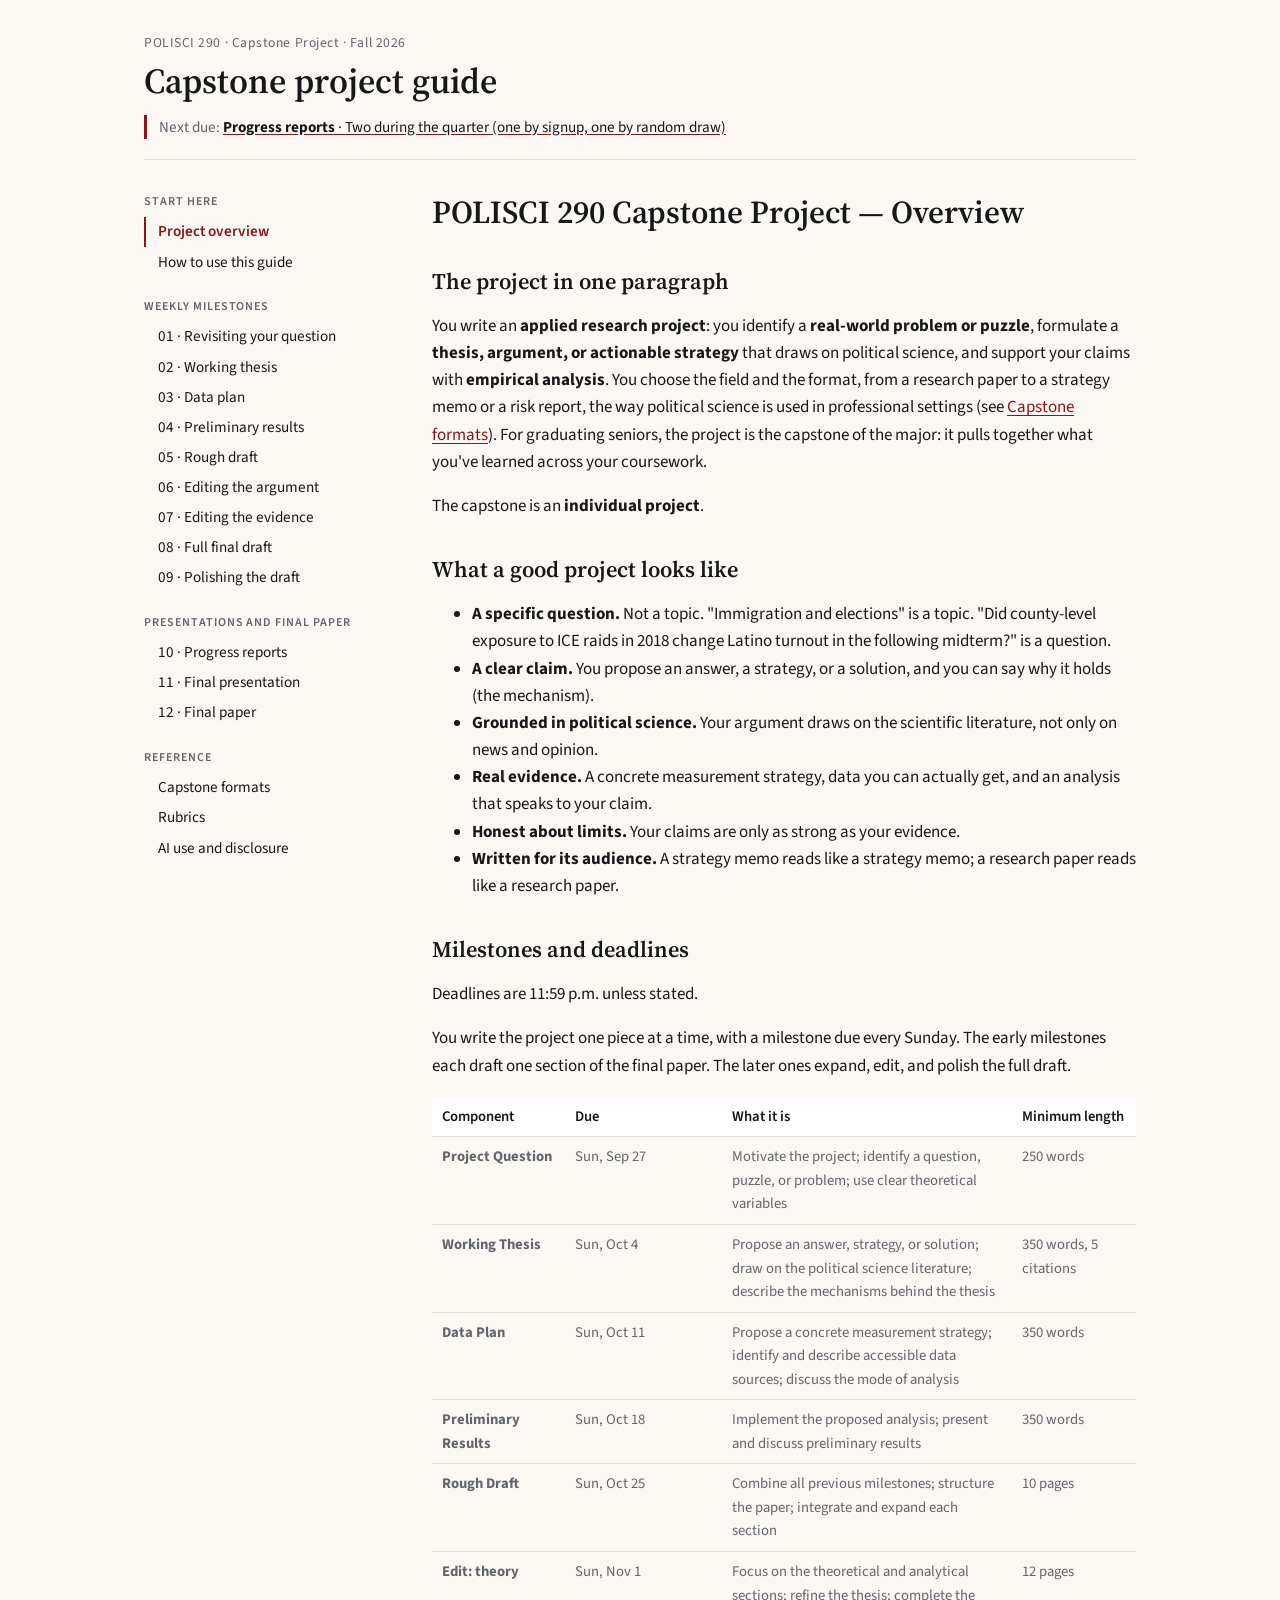
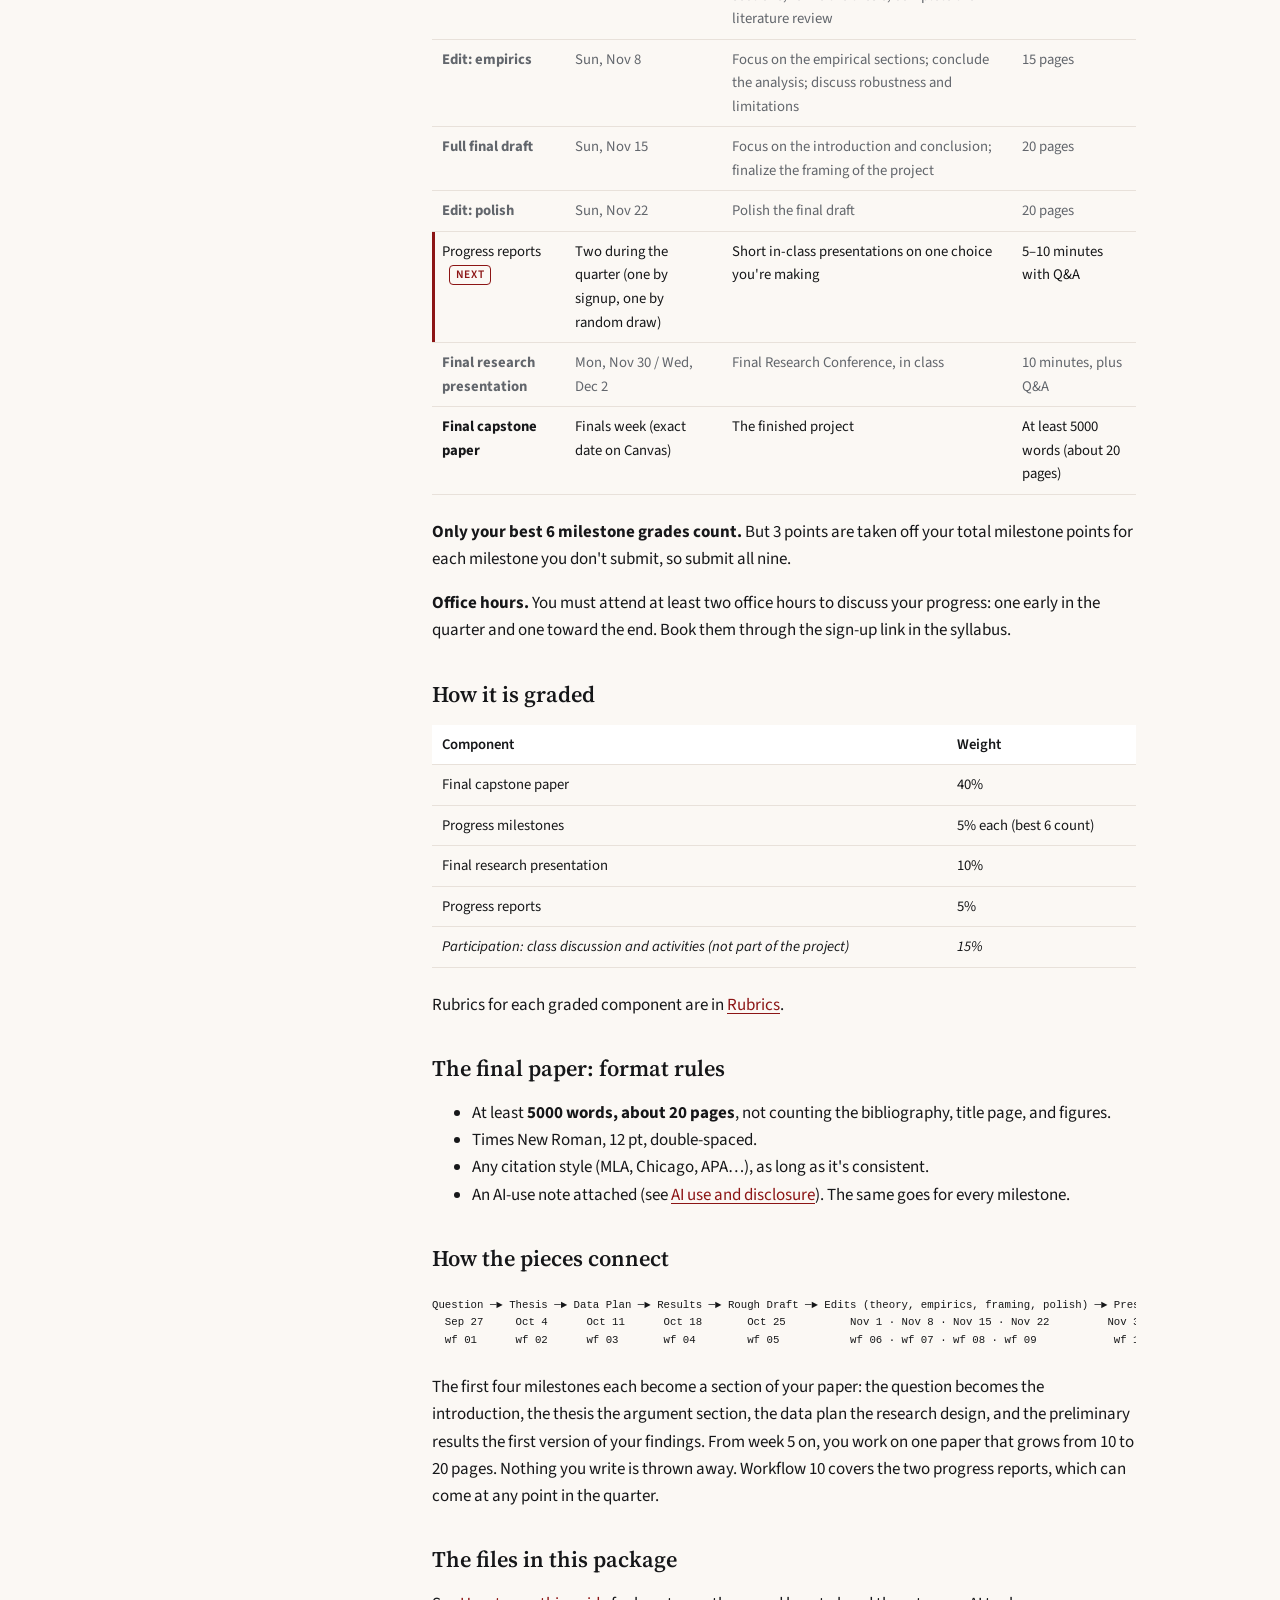
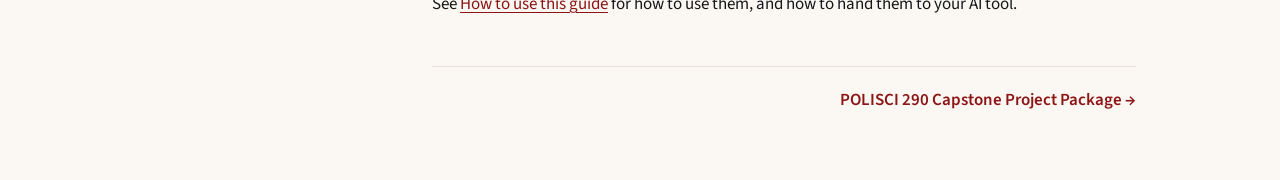
==== index.html @ eb2e52e8 "Add MIT license and GitHub Pages site; progress reports graded on completion Co-Authored-By: Claude " ====
<!doctype html>
<html lang="en">
<head>
<meta charset="utf-8">
<meta name="viewport" content="width=device-width, initial-scale=1, viewport-fit=cover">
<title>POLISCI 290 Capstone Guide</title>
<link rel="stylesheet" href="https://fonts.googleapis.com/css2?family=Source+Sans+3:ital,wght@0,400;0,600;0,700;1,400;1,600&amp;family=Source+Serif+4:ital,wght@0,400;0,600;0,700;1,400&amp;display=swap">
<style>
/* tokens (spec §2) */
:root { --bg:#fbf8f4; --surface:#ffffff; --fg:#161719; --muted:#62666c; --line:#e8e1da; --accent:#8c1515; --accent-soft:#f3e6e6; color-scheme:light;
  --font-heading:"Source Serif 4", Georgia, serif;
  --font-body:"Source Sans 3", system-ui, -apple-system, "Segoe UI", sans-serif;
  --font-mono:ui-monospace, "SF Mono", Menlo, Consolas, monospace; }
@media (prefers-color-scheme: dark) { :root:not([data-theme="light"]) { --bg:#16181b; --surface:#1f2226; --fg:#e6e8eb; --muted:#9aa3ad; --line:#30353b; --accent:#e0858a; --accent-soft:#3a2324; color-scheme:dark; } }
:root[data-theme="dark"] { --bg:#16181b; --surface:#1f2226; --fg:#e6e8eb; --muted:#9aa3ad; --line:#30353b; --accent:#e0858a; --accent-soft:#3a2324; color-scheme:dark; }

/* base */
* { box-sizing:border-box; }
[hidden] { display:none !important; }
body { margin:0; background:var(--bg); color:var(--fg); font:17px/1.6 var(--font-body); padding-inline:16px; -webkit-text-size-adjust:100%; }
h1, h2, h3 { line-height:1.25; text-wrap:balance; }
h1, h2 { font-family:var(--font-heading); font-weight:600; }
h1 { font-size:2rem; margin:0 0 .35rem; }
h2 { font-size:1.4rem; margin:2.25rem 0 .75rem; }
h3 { font-family:var(--font-body); font-weight:600; font-size:1.08rem; margin:1.75rem 0 .5rem; }
a { color:var(--accent); text-underline-offset:.15em; }
:focus-visible { outline:2px solid var(--accent); outline-offset:2px; }
code, pre { font-family:var(--font-mono); font-size:.86em; }
blockquote { margin:1rem 0; padding-left:1rem; border-left:3px solid var(--line); color:var(--muted); }
hr { border:0; border-top:1px solid var(--line); margin:2.5rem 0 1rem; }
hr + p { color:var(--muted); font-size:.9rem; }
#live { position:absolute; width:1px; height:1px; overflow:hidden; clip:rect(0 0 0 0); white-space:nowrap; }

/* layout */
.layout { display:grid; grid-template-columns:15rem minmax(0, 44rem); column-gap:3rem; justify-content:center; padding-block:2rem 4rem; }
main { min-width:0; }
.toc { display:none; }

/* site (header), draft-notice, next-due */
.site { grid-column:1 / -1; border-bottom:1px solid var(--line); padding-bottom:1.25rem; margin-bottom:2rem; }
.site > p:first-child { margin:0; color:var(--muted); font-size:.85rem; letter-spacing:.04em; }
.site h1 { margin:.3rem 0 0; font-size:2.2rem; }
.draft-notice, .next-due { margin:.75rem 0 0; padding-left:.75rem; border-left:3px solid var(--accent); font-size:.95rem; }
.next-due a { color:var(--fg); text-decoration-color:var(--accent); }
.next-due span { color:var(--muted); }

/* nav-group (sidebar and toc) */
.layout > nav { position:sticky; top:calc(env(safe-area-inset-top, 0px) + 1rem); align-self:start; max-height:calc(100vh - 2rem); overflow-y:auto; }
nav ul { list-style:none; margin:0 0 1.25rem; padding:0; }
nav li a { display:block; padding:.3rem 0 .3rem .75rem; border-left:2px solid transparent; color:var(--fg); text-decoration:none; font-size:.95rem; line-height:1.35; }
nav li a:hover { color:var(--accent); }
nav li a[aria-current="page"] { color:var(--accent); border-left-color:var(--accent); font-weight:600; }
.nav-group { margin:0 0 .35rem; font-size:.75rem; font-weight:600; letter-spacing:.08em; text-transform:uppercase; color:var(--muted); }
nav .page-tools { border-top:1px solid var(--line); padding-top:1rem; }

/* page */
.page + .page { border-top:1px solid var(--line); margin-top:3rem; padding-top:2rem; }
.js .page { display:none; }
.js .page.current { display:block; border-top:0; margin-top:0; padding-top:0; }

/* page-tools, btn */
.page-tools { display:flex; flex-wrap:wrap; align-items:baseline; gap:.25rem .75rem; margin:.25rem 0 1.5rem; font-size:.9rem; color:var(--muted); }
.btn { font:inherit; color:var(--accent); background:none; border:0; padding:0; cursor:pointer; text-decoration:underline; text-underline-offset:.15em; }
.note:empty { display:none; }

/* step, tag */
.step { margin:.9rem 0; padding-left:.75rem; border-left:2px solid transparent; }
.step-decide { border-left-color:var(--accent); }
.tag { display:inline-block; margin-right:.45rem; padding:.2em .5em; border:1px solid var(--fg); border-radius:4px; font:600 .72rem/1.2 var(--font-body); letter-spacing:.06em; text-transform:uppercase; white-space:nowrap; vertical-align:.12em; }
.tag[data-tag="ai"] { background:var(--fg); color:var(--bg); }
.tag[data-tag="decide"], .tag[data-tag="next"] { border-color:var(--accent); color:var(--accent); }
.legend { margin:-.25rem 0 1rem; color:var(--muted); font-size:.85rem; }
.legend a { text-decoration:none; }
.legend .tag { margin-right:0; }
.legend .tag[data-tag="you"] { color:var(--fg); }

/* prompt, prompt-head, fill */
.prompt { margin:.75rem 0 1rem; background:var(--surface); border:1px solid var(--line); border-radius:6px; }
.prompt-head { display:flex; flex-wrap:wrap; align-items:center; justify-content:space-between; gap:.5rem; padding:.35rem .5rem .35rem .9rem; border-bottom:1px solid var(--line); font-size:.8rem; color:var(--muted); }
.prompt-head .note { flex:1 1 100%; order:3; color:var(--fg); }
.prompt-head .btn { color:var(--fg); text-decoration:none; background:var(--bg); border:1px solid var(--line); border-radius:6px; padding:.3rem .7rem; font-size:.85rem; }
.prompt pre { margin:0; padding:.85rem .9rem 1rem; white-space:pre-wrap; overflow-wrap:anywhere; font-size:.84rem; line-height:1.55; }
mark.fill { background:var(--accent-soft); color:inherit; border-radius:2px; padding:0 .1em; }

/* diagram */
.diagram { overflow-x:auto; margin:1rem 0; padding:.5rem 0; font-size:.78rem; line-height:1.4; }

/* task-list */
.task-list { list-style:none; padding-left:0; }
.task-list li { margin:.3rem 0; }
.task-list label { display:flex; align-items:flex-start; gap:.65rem; padding:.2rem 0; cursor:pointer; }
.task-list input { -webkit-appearance:none; appearance:none; flex:none; display:grid; place-content:center; width:18px; height:18px; margin:.22em 0 0; border:1.5px solid var(--fg); border-radius:3px; background:var(--bg); cursor:pointer; }
.task-list input::before { content:""; width:5px; height:10px; border:solid var(--accent); border-width:0 2.5px 2.5px 0; transform:translateY(-1px) rotate(45deg); opacity:0; }
.task-list input:checked::before { opacity:1; }
.task-list + .page-tools { margin-top:-.25rem; }

/* table-wrap, stack, is-next, is-past */
.table-wrap { overflow-x:auto; margin:1rem 0 1.5rem; }
table { border-collapse:collapse; width:100%; font-size:.92rem; font-variant-numeric:tabular-nums; }
th, td { padding:.5rem .65rem; text-align:left; vertical-align:top; border-bottom:1px solid var(--line); }
thead th { background:var(--surface); font-weight:600; }
tr.is-past td { color:var(--muted); }
tr.is-next td:first-child { box-shadow:inset 3px 0 0 var(--accent); }
tr .tag[data-tag="next"] { margin:0 0 0 .4rem; }

/* pager */
.pager { display:flex; justify-content:space-between; gap:1rem; margin-top:3rem; padding-top:1.25rem; border-top:1px solid var(--line); }
.pager a { font-weight:600; text-decoration:none; }
.pager #next { margin-left:auto; text-align:right; }

/* phone */
@media (max-width: 899px) {
  body { font-size:16px; }
  .layout { grid-template-columns:minmax(0, 1fr); padding-block:1.25rem 3rem; }
  .layout > nav { display:none; }
  .site { margin-bottom:0; }
  .site h1 { font-size:1.8rem; }
  .toc { display:block; border-bottom:1px solid var(--line); margin-bottom:1.75rem; }
  .toc summary { display:flex; align-items:center; gap:.5rem; min-height:44px; font-weight:600; cursor:pointer; list-style:none; }
  .toc summary::-webkit-details-marker { display:none; }
  .toc summary::before { content:""; width:.45rem; height:.45rem; border:solid var(--fg); border-width:0 2px 2px 0; transform:rotate(-45deg); }
  .toc[open] summary::before { transform:rotate(45deg); }
  .toc nav { padding-bottom:.5rem; }
  nav li a { padding-block:.65rem; }
  .btn { min-height:44px; }
  .page-tools { margin-block:0 1rem; }
}
@media (max-width: 639px) {
  .stack, .stack tbody, .stack tr, .stack td, .stack th { display:block; width:100%; }
  .stack thead { position:absolute; width:1px; height:1px; overflow:hidden; clip:rect(0 0 0 0); }
  .stack colgroup { display:none; }
  .stack tr { padding:.75rem 0; border-bottom:1px solid var(--line); }
  .stack td { border:0; padding:.1rem 0; }
  .stack td:first-child { font-weight:600; padding-bottom:.3rem; }
  .stack td:not(:first-child)::before { content:attr(data-label) ": "; color:var(--muted); font-weight:600; }
  .stack td[data-label=""]::before { content:none; }
  .stack tr.is-next { box-shadow:inset 3px 0 0 var(--accent); padding-left:.75rem; }
  .stack tr.is-next td:first-child { box-shadow:none; }
  .pager { flex-direction:column; gap:0; }
  .pager a { display:flex; align-items:center; min-height:44px; }
  .pager #next { margin-left:0; text-align:left; }
}

/* print */
@media print {
  :root, :root:not([data-theme="light"]), :root[data-theme="dark"] { --bg:#fbf8f4; --surface:#ffffff; --fg:#161719; --muted:#62666c; --line:#e8e1da; --accent:#8c1515; --accent-soft:#f3e6e6; color-scheme:light; }
  body { font-size:11pt; padding-inline:0; }
  .layout { display:block; padding:0; }
  .layout > nav, .toc, .next-due, .pager, .page-tools, .prompt-head .btn, .legend { display:none !important; }
  .js .page { display:block !important; }
  .page + .page { break-before:page; border-top:0; margin-top:0; padding-top:0; }
  .prompt, tr, .step { break-inside:avoid; }
  .table-wrap, .diagram { overflow:visible; }
}
</style>
<script>document.documentElement.classList.add("js");</script>
</head>
<body>
<div class="layout">
<header class="site">
<p>POLISCI 290 · Capstone Project · Fall 2026</p>
<h1>Capstone project guide</h1>

<p class="next-due" hidden></p>
</header>
<details class="toc"><summary>Contents</summary>
<nav aria-label="Contents">
<p class="nav-group">Start here</p><ul>
<li><a href="#overview">Project overview</a></li>
<li><a href="#how-to-use">How to use this guide</a></li>
</ul>
<p class="nav-group">Weekly milestones</p><ul>
<li><a href="#wf-01">01 · Revisiting your question</a></li>
<li><a href="#wf-02">02 · Working thesis</a></li>
<li><a href="#wf-03">03 · Data plan</a></li>
<li><a href="#wf-04">04 · Preliminary results</a></li>
<li><a href="#wf-05">05 · Rough draft</a></li>
<li><a href="#wf-06">06 · Editing the argument</a></li>
<li><a href="#wf-07">07 · Editing the evidence</a></li>
<li><a href="#wf-08">08 · Full final draft</a></li>
<li><a href="#wf-09">09 · Polishing the draft</a></li>
</ul>
<p class="nav-group">Presentations and final paper</p><ul>
<li><a href="#wf-10">10 · Progress reports</a></li>
<li><a href="#wf-11">11 · Final presentation</a></li>
<li><a href="#wf-12">12 · Final paper</a></li>
</ul>
<p class="nav-group">Reference</p><ul>
<li><a href="#formats">Capstone formats</a></li>
<li><a href="#rubrics">Rubrics</a></li>
<li><a href="#ai-use">AI use and disclosure</a></li>
</ul>
<p class="page-tools" hidden=""><button class="btn" data-download="zip" type="button">Download the whole package (.zip)</button><span aria-live="polite" class="note"></span></p>
</nav>
</details>
<nav aria-label="Guide pages">
<p class="nav-group">Start here</p><ul>
<li><a href="#overview">Project overview</a></li>
<li><a href="#how-to-use">How to use this guide</a></li>
</ul>
<p class="nav-group">Weekly milestones</p><ul>
<li><a href="#wf-01">01 · Revisiting your question</a></li>
<li><a href="#wf-02">02 · Working thesis</a></li>
<li><a href="#wf-03">03 · Data plan</a></li>
<li><a href="#wf-04">04 · Preliminary results</a></li>
<li><a href="#wf-05">05 · Rough draft</a></li>
<li><a href="#wf-06">06 · Editing the argument</a></li>
<li><a href="#wf-07">07 · Editing the evidence</a></li>
<li><a href="#wf-08">08 · Full final draft</a></li>
<li><a href="#wf-09">09 · Polishing the draft</a></li>
</ul>
<p class="nav-group">Presentations and final paper</p><ul>
<li><a href="#wf-10">10 · Progress reports</a></li>
<li><a href="#wf-11">11 · Final presentation</a></li>
<li><a href="#wf-12">12 · Final paper</a></li>
</ul>
<p class="nav-group">Reference</p><ul>
<li><a href="#formats">Capstone formats</a></li>
<li><a href="#rubrics">Rubrics</a></li>
<li><a href="#ai-use">AI use and disclosure</a></li>
</ul>
<p class="page-tools" hidden=""><button class="btn" data-download="zip" type="button">Download the whole package (.zip)</button><span aria-live="polite" class="note"></span></p>
</nav>
<main>
<section class="page" id="overview">
<h1 id="overview-polisci-290-capstone-project--overview">POLISCI 290
Capstone Project — Overview</h1><p class="page-tools" hidden=""><button class="btn" data-download="overview" type="button">Download this page for your AI (.md)</button><span aria-live="polite" class="note"></span></p>
<h2 id="overview-the-project-in-one-paragraph">The project in one
paragraph</h2>
<p>You write an <strong>applied research project</strong>: you identify
a <strong>real-world problem or puzzle</strong>, formulate a
<strong>thesis, argument, or actionable strategy</strong> that draws on
political science, and support your claims with <strong>empirical
analysis</strong>. You choose the field and the format, from a research
paper to a strategy memo or a risk report, the way political science is
used in professional settings (see
<a href="#formats">Capstone formats</a>). For graduating
seniors, the project is the capstone of the major: it pulls together
what you've learned across your coursework.</p>
<p>The capstone is an <strong>individual project</strong>.</p>
<h2 id="overview-what-a-good-project-looks-like">What a good project
looks like</h2>
<ul>
<li><strong>A specific question.</strong> Not a topic. "Immigration and
elections" is a topic. "Did county-level exposure to ICE raids in 2018
change Latino turnout in the following midterm?" is a question.</li>
<li><strong>A clear claim.</strong> You propose an answer, a strategy,
or a solution, and you can say why it holds (the mechanism).</li>
<li><strong>Grounded in political science.</strong> Your argument draws
on the scientific literature, not only on news and opinion.</li>
<li><strong>Real evidence.</strong> A concrete measurement strategy,
data you can actually get, and an analysis that speaks to your
claim.</li>
<li><strong>Honest about limits.</strong> Your claims are only as strong
as your evidence.</li>
<li><strong>Written for its audience.</strong> A strategy memo reads
like a strategy memo; a research paper reads like a research paper.</li>
</ul>
<h2 id="overview-milestones-and-deadlines">Milestones and deadlines</h2>
<p>Deadlines are 11:59 p.m. unless stated.</p>
<p>You write the project one piece at a time, with a milestone due every
Sunday. The early milestones each draft one section of the final paper.
The later ones expand, edit, and polish the full draft.</p>
<div class="table-wrap" id="milestones"><table class="stack">
<thead>
<tr>
<th>Component</th>
<th>Due</th>
<th>What it is</th>
<th>Minimum length</th>
</tr>
</thead>
<tbody>
<tr data-deadline="2026-09-27T23:59:00-07:00">
<td data-label="Component"><strong>Project Question</strong></td>
<td data-label="Due">Sun, Sep 27</td>
<td data-label="What it is">Motivate the project; identify a question, puzzle, or problem; use
clear theoretical variables</td>
<td data-label="Minimum length">250 words</td>
</tr>
<tr data-deadline="2026-10-04T23:59:00-07:00">
<td data-label="Component"><strong>Working Thesis</strong></td>
<td data-label="Due">Sun, Oct 4</td>
<td data-label="What it is">Propose an answer, strategy, or solution; draw on the political
science literature; describe the mechanisms behind the thesis</td>
<td data-label="Minimum length">350 words, 5 citations</td>
</tr>
<tr data-deadline="2026-10-11T23:59:00-07:00">
<td data-label="Component"><strong>Data Plan</strong></td>
<td data-label="Due">Sun, Oct 11</td>
<td data-label="What it is">Propose a concrete measurement strategy; identify and describe
accessible data sources; discuss the mode of analysis</td>
<td data-label="Minimum length">350 words</td>
</tr>
<tr data-deadline="2026-10-18T23:59:00-07:00">
<td data-label="Component"><strong>Preliminary Results</strong></td>
<td data-label="Due">Sun, Oct 18</td>
<td data-label="What it is">Implement the proposed analysis; present and discuss preliminary
results</td>
<td data-label="Minimum length">350 words</td>
</tr>
<tr data-deadline="2026-10-25T23:59:00-07:00">
<td data-label="Component"><strong>Rough Draft</strong></td>
<td data-label="Due">Sun, Oct 25</td>
<td data-label="What it is">Combine all previous milestones; structure the paper; integrate and
expand each section</td>
<td data-label="Minimum length">10 pages</td>
</tr>
<tr data-deadline="2026-11-01T23:59:00-08:00">
<td data-label="Component"><strong>Edit: theory</strong></td>
<td data-label="Due">Sun, Nov 1</td>
<td data-label="What it is">Focus on the theoretical and analytical sections; refine the thesis;
complete the literature review</td>
<td data-label="Minimum length">12 pages</td>
</tr>
<tr data-deadline="2026-11-08T23:59:00-08:00">
<td data-label="Component"><strong>Edit: empirics</strong></td>
<td data-label="Due">Sun, Nov 8</td>
<td data-label="What it is">Focus on the empirical sections; conclude the analysis; discuss
robustness and limitations</td>
<td data-label="Minimum length">15 pages</td>
</tr>
<tr data-deadline="2026-11-15T23:59:00-08:00">
<td data-label="Component"><strong>Full final draft</strong></td>
<td data-label="Due">Sun, Nov 15</td>
<td data-label="What it is">Focus on the introduction and conclusion; finalize the framing of
the project</td>
<td data-label="Minimum length">20 pages</td>
</tr>
<tr data-deadline="2026-11-22T23:59:00-08:00">
<td data-label="Component"><strong>Edit: polish</strong></td>
<td data-label="Due">Sun, Nov 22</td>
<td data-label="What it is">Polish the final draft</td>
<td data-label="Minimum length">20 pages</td>
</tr>
<tr>
<td data-label="Component">Progress reports</td>
<td data-label="Due">Two during the quarter (one by signup, one by random draw)</td>
<td data-label="What it is">Short in-class presentations on one choice you're making</td>
<td data-label="Minimum length">5–10 minutes with Q&amp;A</td>
</tr>
<tr data-deadline="2026-12-02T23:59:00-08:00">
<td data-label="Component"><strong>Final research presentation</strong></td>
<td data-label="Due">Mon, Nov 30 / Wed, Dec 2</td>
<td data-label="What it is">Final Research Conference, in class</td>
<td data-label="Minimum length">10 minutes, plus Q&amp;A</td>
</tr>
<tr>
<td data-label="Component"><strong>Final capstone paper</strong></td>
<td data-label="Due">Finals week (exact date on Canvas)</td>
<td data-label="What it is">The finished project</td>
<td data-label="Minimum length">At least 5000 words (about 20 pages)</td>
</tr>
</tbody>
</table></div>
<p><strong>Only your best 6 milestone grades count.</strong> But 3
points are taken off your total milestone points for each milestone you
don't submit, so submit all nine.</p>
<p><strong>Office hours.</strong> You must attend at least two office
hours to discuss your progress: one early in the quarter and one toward
the end. Book them through the sign-up link in the syllabus.</p>
<h2 id="overview-how-it-is-graded">How it is graded</h2>
<div class="table-wrap"><table>
<thead>
<tr>
<th>Component</th>
<th>Weight</th>
</tr>
</thead>
<tbody>
<tr>
<td>Final capstone paper</td>
<td>40%</td>
</tr>
<tr>
<td>Progress milestones</td>
<td>5% each (best 6 count)</td>
</tr>
<tr>
<td>Final research presentation</td>
<td>10%</td>
</tr>
<tr>
<td>Progress reports</td>
<td>5%</td>
</tr>
<tr>
<td><em>Participation: class discussion and activities (not part of the
project)</em></td>
<td><em>15%</em></td>
</tr>
</tbody>
</table></div>
<p>Rubrics for each graded component are in
<a href="#rubrics">Rubrics</a>.</p>
<h2 id="overview-the-final-paper-format-rules">The final paper: format
rules</h2>
<ul>
<li>At least <strong>5000 words, about 20 pages</strong>, not counting
the bibliography, title page, and figures.</li>
<li>Times New Roman, 12 pt, double-spaced.</li>
<li>Any citation style (MLA, Chicago, APA…), as long as it's
consistent.</li>
<li>An AI-use note attached (see
<a href="#ai-use">AI use and disclosure</a>). The same goes
for every milestone.</li>
</ul>
<h2 id="overview-how-the-pieces-connect">How the pieces connect</h2>
<pre aria-describedby="overview-diagram-0-text" class="diagram"><code>Question ─► Thesis ─► Data Plan ─► Results ─► Rough Draft ─► Edits (theory, empirics, framing, polish) ─► Presentation ─► Final paper
  Sep 27     Oct 4      Oct 11      Oct 18       Oct 25          Nov 1 · Nov 8 · Nov 15 · Nov 22         Nov 30/Dec 2    finals week
  wf 01      wf 02      wf 03       wf 04        wf 05           wf 06 · wf 07 · wf 08 · wf 09            wf 11           wf 12</code></pre>
<p id="overview-diagram-0-text">The first four milestones each become a section of your paper: the
question becomes the introduction, the thesis the argument section, the
data plan the research design, and the preliminary results the first
version of your findings. From week 5 on, you work on one paper that
grows from 10 to 20 pages. Nothing you write is thrown away. Workflow 10
covers the two progress reports, which can come at any point in the
quarter.</p>
<h2 id="overview-the-files-in-this-package">The files in this
package</h2>
<p>See <a href="#how-to-use">How to use this guide</a> for how to use them, and how to
hand them to your AI tool.</p>

</section>
<section class="page" id="how-to-use">
<h1 id="how-to-use-polisci-290-capstone-project-package">POLISCI 290
Capstone Project Package</h1><p class="page-tools" hidden=""><button class="btn" data-download="how-to-use" type="button">Download this page for your AI (.md)</button><span aria-live="polite" class="note"></span></p>
<p>This folder has everything you need to plan and write your capstone
project:</p>
<ul>
<li><strong>one overview</strong> of what the project is and how it is
graded;</li>
<li><strong>twelve short workflows</strong>: one for each weekly
milestone, one for the progress reports, one for the final presentation,
and one for the final paper;</li>
<li><strong>three supporting docs</strong>: capstone formats, rubrics,
and AI use and disclosure.</li>
</ul>
<p>Start with <a href="#overview">Project overview</a>.</p>
<h2 id="how-to-use-whats-inside">What's inside</h2>
<div class="table-wrap"><table class="stack">
<thead>
<tr>
<th>File</th>
<th>Use it when</th>
<th>Feeds into</th>
</tr>
</thead>
<tbody>
<tr>
<td data-label="File"><a href="#overview">Project overview</a></td>
<td data-label="Use it when">Start of the quarter</td>
<td data-label="Feeds into">Everything</td>
</tr>
<tr>
<td data-label="File"><a href="#wf-01">Workflow 01: Revisiting your question</a></td>
<td data-label="Use it when">Week 2: revisiting the question you submitted in week 1</td>
<td data-label="Feeds into">Working Thesis, introduction</td>
</tr>
<tr>
<td data-label="File"><a href="#wf-02">Workflow 02: Working thesis</a></td>
<td data-label="Use it when">Week 2</td>
<td data-label="Feeds into">Working Thesis (Oct 4)</td>
</tr>
<tr>
<td data-label="File"><a href="#wf-03">Workflow 03: Data plan</a></td>
<td data-label="Use it when">Week 3</td>
<td data-label="Feeds into">Data Plan (Oct 11)</td>
</tr>
<tr>
<td data-label="File"><a href="#wf-04">Workflow 04: Preliminary results</a></td>
<td data-label="Use it when">Week 4</td>
<td data-label="Feeds into">Preliminary Results (Oct 18)</td>
</tr>
<tr>
<td data-label="File"><a href="#wf-05">Workflow 05: Rough draft</a></td>
<td data-label="Use it when">Week 5</td>
<td data-label="Feeds into">Rough Draft (Oct 25)</td>
</tr>
<tr>
<td data-label="File"><a href="#wf-06">Workflow 06: Editing the argument</a></td>
<td data-label="Use it when">Week 6</td>
<td data-label="Feeds into">Edit: theory (Nov 1)</td>
</tr>
<tr>
<td data-label="File"><a href="#wf-07">Workflow 07: Editing the evidence</a></td>
<td data-label="Use it when">Week 7</td>
<td data-label="Feeds into">Edit: empirics (Nov 8)</td>
</tr>
<tr>
<td data-label="File"><a href="#wf-08">Workflow 08: Full final draft</a></td>
<td data-label="Use it when">Week 8</td>
<td data-label="Feeds into">Full final draft (Nov 15)</td>
</tr>
<tr>
<td data-label="File"><a href="#wf-09">Workflow 09: Polishing the draft</a></td>
<td data-label="Use it when">Week 9</td>
<td data-label="Feeds into">Edit: polish (Nov 22)</td>
</tr>
<tr>
<td data-label="File"><a href="#wf-10">Workflow 10: Progress reports</a></td>
<td data-label="Use it when">Before each of your two progress reports</td>
<td data-label="Feeds into">Progress reports</td>
</tr>
<tr>
<td data-label="File"><a href="#wf-11">Workflow 11: Final presentation</a></td>
<td data-label="Use it when">Before Nov 30 / Dec 2</td>
<td data-label="Feeds into">Final research presentation</td>
</tr>
<tr>
<td data-label="File"><a href="#wf-12">Workflow 12: Final paper</a></td>
<td data-label="Use it when">After the conference, through finals week</td>
<td data-label="Feeds into">Final capstone paper</td>
</tr>
<tr>
<td data-label="File"><a href="#formats">Capstone formats</a></td>
<td data-label="Use it when">Week 1–2, and again at the rough draft</td>
<td data-label="Feeds into">Every milestone from the rough draft on</td>
</tr>
<tr>
<td data-label="File"><a href="#rubrics">Rubrics</a></td>
<td data-label="Use it when">Before each graded component</td>
<td data-label="Feeds into">All graded components</td>
</tr>
<tr>
<td data-label="File"><a href="#ai-use">AI use and disclosure</a></td>
<td data-label="Use it when">Every submission</td>
<td data-label="Feeds into">AI-use note</td>
</tr>
</tbody>
</table></div>
<h2 id="how-to-use-how-each-workflow-is-built">How each workflow is
built</h2>
<p>Every workflow has the same parts:</p>
<ol type="1">
<li><strong>Goal</strong>: what this week is for.</li>
<li><strong>You produce</strong>: the concrete output to submit, or to
take to the next week.</li>
<li><strong>Steps</strong>, each tagged by who does it:
<ul>
<li><strong>You</strong>: work you do yourself.</li>
<li><strong>With AI (optional)</strong>: back-and-forth with your AI
tool, with a ready-made prompt at that step. Every AI step is optional:
you can always do it yourself instead.</li>
<li><strong>You decide</strong>: the choices that are yours to make,
often after an AI step.</li>
</ul></li>
<li><strong>Check before moving on</strong>: a short self-test.</li>
<li><strong>Common traps</strong>.</li>
</ol>
<p><strong>The workflows are a suggestion, not a requirement.</strong>
They show one good way through each week. If a different order, or a
different mix of your own work and AI, fits your project better, work
out your own. You can even hand this guide to your AI tool and ask it to
make a version that follows your own project plan, in the same format.
The milestones, deadlines, and lengths stay the same either way.</p>
<h2 id="how-to-use-using-these-files-with-your-ai-tool">Using these
files with your AI tool</h2><p class="page-tools" hidden=""><button class="btn" data-download="zip" type="button">Download the whole package (.zip)</button><span aria-live="polite" class="note"></span></p>
<p>These files are written so you can <strong>hand them to an AI
model</strong> (whichever frontier model you have through Stanford, or
the Stanford AI Playground).</p>
<ol type="1">
<li>Open a new chat for each week's milestone.</li>
<li>Paste in, or attach, that week's workflow file and your own work so
far: your previous milestones and any feedback you got.</li>
<li>At each <strong>With AI</strong> step, paste that step's
prompt.</li>
<li>Work through it with the AI. Make the decisions yourself.</li>
<li>Keep a copy of the chat. You'll need it for your AI-use note.</li>
</ol>
<p><strong>What the AI does in these prompts.</strong> It questions you,
suggests options for you to choose from, gives you feedback, and can
help with working material such as code and data cleaning. <strong>The
text you submit is yours.</strong> In this course, all assignments must
be written in your own words: submitting AI-written text as your own
violates the Stanford Honor Code. See
<a href="#ai-use">AI use and disclosure</a> for the exact
rules.</p>

</section>
<section class="page" id="wf-01">
<h1 id="wf-01-workflow-01--revisiting-your-project-question">Workflow 01
— Revisiting your project question</h1><p class="page-tools" hidden=""><button class="btn" data-download="wf-01" type="button">Download this page for your AI (.md)</button><span aria-live="polite" class="note"></span></p>
<p><strong>When:</strong> week 2, early in the week. You already
submitted the Project Question (Sun, Sep 27). <strong>Feeds:</strong>
the Working Thesis (Oct 4), and later your introduction.</p>
<h2 id="wf-01-goal">Goal</h2>
<p>You've written a question. Before you build a thesis on it, take one
more pass to make sure it's <strong>specific, answerable, and
motivated</strong>. A sharper question now saves you weeks later. This
week's work is optional, but most questions get better with a second
look.</p>
<h2 id="wf-01-you-produce">You produce</h2>
<ul>
<li><strong>Your question, revised or confirmed</strong>: 1–2 sentences,
ending in a question mark.</li>
<li><strong>Its type</strong>: <em>positive</em> (what is happening, and
why?), <em>normative</em> (what should happen?), or
<em>interpretive</em> (what does it mean to the people involved?). See
Session 1A.</li>
<li><strong>Your key variables</strong>: the cause and the outcome (or
the main concepts), each with a one-line definition.</li>
<li><strong>One line on what changed</strong>, and why. If nothing
changed, say why the question holds.</li>
</ul>
<h2 id="wf-01-steps">Steps</h2><p class="legend"><a href="#how-to-use-how-each-workflow-is-built"><span class="tag" data-tag="you">You</span></a> · <a href="#how-to-use-how-each-workflow-is-built"><span class="tag" data-tag="ai">With AI</span></a> · <a href="#how-to-use-how-each-workflow-is-built"><span class="tag" data-tag="decide">You decide</span></a></p>
<ol type="1">
<li class="step step-you"><p><span class="tag" data-tag="you">You</span> Reread your submitted Project Question, and
any feedback you got in class or from the instructor. Write down, in one
sentence, what you actually want to know.</p></li>
<li class="step step-you"><p><span class="tag" data-tag="you">You</span> Check it against Session 1B. Name your key
variables. For each, write what it means in your project (the
<em>systematized concept</em>) and one way you could observe
it.</p></li>
<li class="step step-ai"><p><span class="tag" data-tag="ai">With AI (optional)</span> Stress-test the question.
Paste in your Project Question milestone and your notes from steps
1–2:</p>
<div class="prompt"><div class="prompt-head"><span>Prompt</span></div><pre><code>You are a research-design mentor for a political science capstone seminar.
Here is the project question I submitted and my notes on its key variables. Do not rewrite it for me.
1. Tell me whether my question is a topic in disguise, and why.
2. Ask me who, where, when, and what outcome, one at a time, until the question is specific.
3. Tell me whether the question is positive, normative, or interpretive, and whether it assumes its own answer.
4. Check that my key variables are distinct concepts I could observe, and flag any that are too vague.
5. Ask me "so what?" twice: who should care about the answer, and what would they do with it?
6. Suggest 2 sharper versions that go in different directions, and say what evidence each would need.</code></pre></div></li>
<li class="step step-decide"><p><span class="tag" data-tag="decide">You decide</span> Keep your question, revise it, or
combine it with one of the versions. The question has to be one you
understand and care about. Check two things: could an answer you
<em>dislike</em> come out of it, and is it small enough for ten
weeks?</p></li>
<li class="step step-you"><p><span class="tag" data-tag="you">You</span> Write down the final question, its type,
your key variables, and one line on what changed. Carry them into
Workflow 02.</p></li>
</ol>
<p>If the AI suggested a framing you adopted, note it in your AI-use
note for the Working Thesis.</p>
<h2 id="wf-01-check-before-moving-on">Check before moving on</h2>
<ul class="task-list">
<li><label><input data-check="3f54817ab6" id="wf-01-check-3f54817ab6" type="checkbox"/><span>A stranger could read your question
and know exactly what you're investigating.</span></label></li>
<li><label><input data-check="e12213b8b4" id="wf-01-check-e12213b8b4" type="checkbox"/><span>You can name the question type, and
your key variables.</span></label></li>
<li><label><input data-check="b93f5ea2a4" id="wf-01-check-b93f5ea2a4" type="checkbox"/><span>Each key variable has a definition
and at least one way to observe it.</span></label></li>
<li><label><input data-check="8af17f755e" id="wf-01-check-8af17f755e" type="checkbox"/><span>You can say who would care about the
answer, and why.</span></label></li>
<li><label><input data-check="695ed6805c" id="wf-01-check-695ed6805c" type="checkbox"/><span>The final wording is
yours.</span></label></li>
</ul>
<h2 id="wf-01-common-traps">Common traps</h2>
<ul>
<li><strong>Topic, not question.</strong> If it has no question mark, it
isn't a question.</li>
<li><strong>Smuggling in the answer.</strong> "Why does social media
destroy democracy?" assumes that it does.</li>
<li><strong>Changing the question every week.</strong> Revise it now if
you need to. After the Data Plan, change it only if the evidence forces
you to.</li>
<li><strong>Taking the AI's version as is.</strong> Its suggestions are
options, not your question.</li>
</ul>
<hr/>
<p><em>Milestone requirements from the POLISCI 290 syllabus (Capstone
Project Milestones; Sessions 1.A and 1.B).</em></p>

</section>
<section class="page" id="wf-02">
<h1 id="wf-02-workflow-02--the-working-thesis">Workflow 02 — The working
thesis</h1><p class="page-tools" hidden=""><button class="btn" data-download="wf-02" type="button">Download this page for your AI (.md)</button><span aria-live="polite" class="note"></span></p>
<p><strong>When:</strong> week 2, before Sun, Oct 4.
<strong>Class:</strong> Session 2, drawing insights from the scientific
literature. <strong>Feeds:</strong> the <strong>Working Thesis</strong>
milestone, at least 350 words and 5 citations, and later the argument
section of your paper.</p>
<h2 id="wf-02-goal">Goal</h2>
<p>Move from a question to an <strong>answer</strong>: a thesis you can
defend, the <strong>mechanism</strong> that makes it work, and the
<strong>literature</strong> it builds on. It's a <em>working</em>
thesis: it can change as your evidence comes in.</p>
<p>The syllabus asks for three things: propose an answer, strategy, or
solution; draw insights from political science literature; describe the
mechanisms behind the thesis.</p>
<h2 id="wf-02-you-produce">You produce</h2>
<p>A Working Thesis milestone (at least 350 words, at least 5 citations)
with:</p>
<ol type="1">
<li><strong>Thesis</strong>: 1–3 sentences. A claim, not a topic:
<em>what</em> you argue.</li>
<li><strong>Mechanism</strong>: the step-by-step process that connects
your cause to your outcome, or your premises to your recommendation:
<em>how</em> it works. Who are the actors, what do they want, and which
institutions constrain them?</li>
<li><strong>Literature</strong>: at least 5 sources, each doing a job
for your argument:
<ul>
<li><strong>allies</strong>, which support a step of your mechanism or
show how others measured your variables;</li>
<li>at least one <strong>foil</strong>, a competing argument you take
on;</li>
<li>ideally one <strong>template</strong>, a study that does something
like what you want to do.</li>
</ul></li>
<li><strong>Scope</strong>: where and when your thesis applies.</li>
</ol>
<h2 id="wf-02-steps">Steps</h2><p class="legend"><a href="#how-to-use-how-each-workflow-is-built"><span class="tag" data-tag="you">You</span></a> · <a href="#how-to-use-how-each-workflow-is-built"><span class="tag" data-tag="ai">With AI</span></a> · <a href="#how-to-use-how-each-workflow-is-built"><span class="tag" data-tag="decide">You decide</span></a></p>
<ol type="1">
<li class="step step-you"><p><span class="tag" data-tag="you">You</span> Write a first version of your thesis, in
one sentence. State the direction: does X increase or decrease Y? If
your project recommends something, state the recommendation and its main
reason.</p></li>
<li class="step step-you"><p><span class="tag" data-tag="you">You</span> Build the argument yourself first. Pick an
approach from Session 2:</p>
<ul>
<li><em>inductive</em>: start from a concrete case of your topic, and
ask what explains it;</li>
<li><em>deductive</em>: start from a general model (actors, incentives,
institutions) and ask what it predicts in your case.</li>
</ul>
<p>Write the chain: X happens, which leads A to do B, which produces Y.
Aim for 3–5 links.</p></li>
<li class="step step-ai"><p><span class="tag" data-tag="ai">With AI (optional)</span> Brainstorm, then challenge,
the argument, as in the Session 2 workshop. Paste in your question, your
thesis, and your chain:</p>
<div class="prompt"><div class="prompt-head"><span>Prompt</span></div><pre><code>You are a political science mentor helping me develop a working thesis for my capstone.
Here is my question, my one-sentence thesis, and the step-by-step mechanism I have in mind.
Do not write the thesis for me.
1. Tell me whether my thesis is a claim or a topic, and whether a reasonable person could disagree with it.
2. Walk through my mechanism one link at a time. Point out any missing step between cause and effect,
   and tell me which link is weakest.
3. Brainstorm 3 other mechanisms that could connect the same cause and outcome, with the actors involved.
4. Suggest the strongest competing argument (a foil), stated the way its supporters would put it.
5. Ask me where and when my argument should apply, and when it might break down.</code></pre></div></li>
<li class="step step-decide"><p><span class="tag" data-tag="decide">You decide</span> Settle your thesis and mechanism.
Keep what you can defend. Choose the foil you'll take on.</p></li>
<li class="step step-you"><p><span class="tag" data-tag="you">You</span> Find your literature. Start with Google
Scholar: search by concept (for example, "descriptive representation"
AND "turnout"), not by topic. When you find a strong paper, use its
bibliography and its "Cited by" list. AI search tools (such as Elicit,
or a "deep research" report) can help you find leads.</p></li>
<li class="step step-ai"><p><span class="tag" data-tag="ai">With AI (optional)</span> Map the sources onto your
argument. Paste in your thesis, mechanism, and the list of sources with
one line on each:</p>
<div class="prompt"><div class="prompt-head"><span>Prompt</span></div><pre><code>Here is my thesis, my mechanism, and the sources I found, with one line on what each says.
1. For each source, tell me what job it could do: support a step of my mechanism, show how to measure a
   variable, serve as a foil, or model the analysis I want to do.
2. Tell me which steps of my mechanism have no support yet.
3. Tell me whether I have a real foil, or only sources that agree with me.
Do not add new sources to my list. If you mention any study, remind me that I have to verify it exists.</code></pre></div></li>
<li class="step step-you"><p><span class="tag" data-tag="you">You</span> Verify every source: it exists, you've read
at least the abstract and the relevant section, and it says what you'll
use it for. <strong>AI tools invent citations.</strong></p></li>
<li class="step step-you"><p><span class="tag" data-tag="you">You</span> Write the milestone in your own words.
Argue, don't list: "Smith (2020) found X" is a summary; "Because
incumbents respond to local media (Smith 2020), a newspaper closure
should…" is an argument.</p></li>
</ol>
<h2 id="wf-02-check-before-moving-on">Check before moving on</h2>
<ul class="task-list">
<li><label><input data-check="936b428b4c" id="wf-02-check-936b428b4c" type="checkbox"/><span>Your thesis is a claim a reasonable
person could disagree with.</span></label></li>
<li><label><input data-check="103fde1f9b" id="wf-02-check-103fde1f9b" type="checkbox"/><span>Your mechanism has no black boxes:
every link is a concrete claim about actors or
institutions.</span></label></li>
<li><label><input data-check="d4297aa890" id="wf-02-check-d4297aa890" type="checkbox"/><span>You know which link is
weakest.</span></label></li>
<li><label><input data-check="a9cc2e2ed7" id="wf-02-check-a9cc2e2ed7" type="checkbox"/><span>At least 5 citations, each doing a
job, including at least one foil.</span></label></li>
<li><label><input data-check="9ce3532713" id="wf-02-check-9ce3532713" type="checkbox"/><span>Every source is
verified.</span></label></li>
<li><label><input data-check="7e528c270e" id="wf-02-check-7e528c270e" type="checkbox"/><span>At least 350 words, in your own
words, with an AI-use note attached.</span></label></li>
</ul>
<h2 id="wf-02-common-traps">Common traps</h2>
<ul>
<li><strong>A topic sentence instead of a thesis.</strong> "This paper
examines X and Y" works just as well for a paper that reaches the
opposite conclusion.</li>
<li><strong>A book-report literature review.</strong> Every source
should do a job for <em>your</em> argument.</li>
<li><strong>All allies, no foil.</strong> If nobody disagrees with you,
either the thesis is too safe or you haven't found the critics.</li>
<li><strong>Unverified citations.</strong> A citation you can't find is
a citation you can't use.</li>
<li><strong>Freezing the thesis.</strong> It's a working thesis. If the
data plan or the results push back, you'll revise it in week 6.</li>
</ul>
<hr/>
<p><em>Milestone requirements from the POLISCI 290 syllabus (Capstone
Project Milestones; Session 2).</em></p>

</section>
<section class="page" id="wf-03">
<h1 id="wf-03-workflow-03--the-data-plan">Workflow 03 — The data
plan</h1><p class="page-tools" hidden=""><button class="btn" data-download="wf-03" type="button">Download this page for your AI (.md)</button><span aria-live="polite" class="note"></span></p>
<p><strong>When:</strong> week 3, before Sun, Oct 11.
<strong>Class:</strong> Session 3, developing a data plan.
<strong>Feeds:</strong> the <strong>Data Plan</strong> milestone, at
least 350 words, and later the research design section of your
paper.</p>
<h2 id="wf-03-goal">Goal</h2>
<p>Decide <strong>what evidence would show whether your thesis
holds</strong>, where it comes from, and what you'll do with it. The
syllabus asks for three things: a concrete measurement strategy;
accessible data sources, identified and described; and the mode of
analysis.</p>
<h2 id="wf-03-you-produce">You produce</h2>
<p>A Data Plan milestone (at least 350 words) with:</p>
<ol type="1">
<li><strong>Expectations</strong>: 2–4 things you should see in the
evidence if your thesis is right. At least one should be something your
foil would <em>not</em> predict.</li>
<li><strong>Unit and cases</strong>: what one observation is (a person,
a county-year, a bill, a speech, a country), which ones you'll cover,
and why those.</li>
<li><strong>Measurement</strong>: for each key variable, the indicator
you'll use, what it captures, and what it misses.</li>
<li><strong>Sources</strong>: where each indicator comes from, how
you'll get it, and a backup.</li>
<li><strong>Mode of analysis</strong>: quantitative, qualitative, or
mixed, and the comparison that gives you leverage (across units, over
time, before and after, within a case).</li>
</ol>
<h2 id="wf-03-steps">Steps</h2><p class="legend"><a href="#how-to-use-how-each-workflow-is-built"><span class="tag" data-tag="you">You</span></a> · <a href="#how-to-use-how-each-workflow-is-built"><span class="tag" data-tag="ai">With AI</span></a> · <a href="#how-to-use-how-each-workflow-is-built"><span class="tag" data-tag="decide">You decide</span></a></p>
<ol type="1">
<li class="step step-you"><p><span class="tag" data-tag="you">You</span> Write your expectations. Start from your
mechanism: if each link holds, what would you observe? Write 2–4
expectations, and mark the one that matters most.</p></li>
<li class="step step-you"><p><span class="tag" data-tag="you">You</span> Answer: <em>what is one row in my
data?</em> (Or one case, one document.) Then: <em>why these cases, and
not others?</em> If the honest answer is convenience, say so. Your
case-selection readings (Seawright and Gerring; Koivu and Hinze) give
you the options.</p></li>
<li class="step step-you"><p><span class="tag" data-tag="you">You</span> For each key variable, brainstorm 2–3 ways
to measure it, as in the Session 3 "walk and talk". What would you
literally see or count if the concept were present?</p></li>
<li class="step step-ai"><p><span class="tag" data-tag="ai">With AI (optional)</span> Find data and check your
measures. Paste in your thesis, expectations, unit, and candidate
measures:</p>
<div class="prompt"><div class="prompt-head"><span>Prompt</span></div><pre><code>You are a research-design mentor for a political science capstone. Here is my thesis, my expectations,
my unit of analysis, and my candidate measures for each key variable.
1. Check that my unit of analysis matches the level where my mechanism operates.
2. For each measure, tell me what it captures and what it misses, and whether the cause and outcome
   are measured independently of each other.
3. Suggest existing data sources that could contain each measure (public datasets, government records,
   archives, surveys already fielded, media or legislative text). For each, tell me what to check:
   coverage, time period, unit, and how to access it. Tell me that I must verify each one myself.
4. Ask whether my cases are systematically unusual, and what that would do to my conclusions.
5. Suggest the comparison that would give me the most leverage over my expectations.</code></pre></div></li>
<li class="step step-you"><p><span class="tag" data-tag="you">You</span> Check your sources yourself. Open each one,
find the variables, and confirm the coverage and the unit. Mark each
<em>have it</em>, <em>can get it this week</em>, or <em>unsure</em>.
Download a sample if you can: ten minutes with the real data will tell
you more than an hour of planning.</p></li>
<li class="step step-decide"><p><span class="tag" data-tag="decide">You decide</span> Choose your main source and a
backup, your measures, your cases, and your comparison. Prefer existing
data. If your project can only work with new data from people (a survey,
interviews, an experiment), talk to the instructor before you
commit.¹</p></li>
<li class="step step-you"><p><span class="tag" data-tag="you">You</span> Write the milestone in your own
words.</p></li>
</ol>
<h2 id="wf-03-check-before-moving-on">Check before moving on</h2>
<ul class="task-list">
<li><label><input data-check="de8dd35204" id="wf-03-check-de8dd35204" type="checkbox"/><span>Your expectations follow from your
mechanism, and one of them distinguishes you from your
foil.</span></label></li>
<li><label><input data-check="da8f7e0aff" id="wf-03-check-da8f7e0aff" type="checkbox"/><span>You can say what one observation is,
and why you chose your cases.</span></label></li>
<li><label><input data-check="98408e0e63" id="wf-03-check-98408e0e63" type="checkbox"/><span>Each key variable has an indicator,
and you can say what it misses.</span></label></li>
<li><label><input data-check="63f065ffa2" id="wf-03-check-63f065ffa2" type="checkbox"/><span>Every source is <em>have it</em> or
<em>can get it this week</em>, and you have a backup.</span></label></li>
<li><label><input data-check="2f66c9fef9" id="wf-03-check-2f66c9fef9" type="checkbox"/><span>You can name your mode of analysis
and your comparison.</span></label></li>
<li><label><input data-check="7e528c270e" id="wf-03-check-7e528c270e" type="checkbox"/><span>At least 350 words, in your own
words, with an AI-use note attached.</span></label></li>
</ul>
<h2 id="wf-03-common-traps">Common traps</h2>
<ul>
<li><strong>A unit mismatch.</strong> The mechanism is about voters, but
the data is at the state level.</li>
<li><strong>The indicator is the concept.</strong> GDP is not
"development"; a Polity score is not "democracy". Say what yours
misses.</li>
<li><strong>No comparison.</strong> A single case with nothing to
compare it to gives you no leverage.</li>
<li><strong>A dataset you haven't opened.</strong> Data access is the
most common reason capstones stall.</li>
<li><strong>Leaping to a survey.</strong> Collecting new data takes
approvals, sampling, and weeks you don't have.</li>
</ul>
<p>¹ Research that collects data from people may need review by
Stanford's Institutional Review Board (IRB).</p>
<hr/>
<p><em>Milestone requirements from the POLISCI 290 syllabus (Capstone
Project Milestones; Session 3).</em></p>

</section>
<section class="page" id="wf-04">
<h1 id="wf-04-workflow-04--preliminary-results">Workflow 04 —
Preliminary results</h1><p class="page-tools" hidden=""><button class="btn" data-download="wf-04" type="button">Download this page for your AI (.md)</button><span aria-live="polite" class="note"></span></p>
<p><strong>When:</strong> week 4, before Sun, Oct 18.
<strong>Class:</strong> Session 4, implementing empirical analysis.
<strong>Feeds:</strong> the <strong>Preliminary Results</strong>
milestone, at least 350 words, and later the findings section of your
paper.</p>
<h2 id="wf-04-goal">Goal</h2>
<p>Run the first round of your analysis, and say <strong>honestly what
it shows</strong>, and what kind of evidence it is. The syllabus asks
for two things: implement the proposed data analysis; present and
discuss preliminary results.</p>
<h2 id="wf-04-you-produce">You produce</h2>
<p>A Preliminary Results milestone (at least 350 words) with:</p>
<ol type="1">
<li><strong>What you ran</strong>: the analysis from your data plan, in
2–3 sentences, and any change you made to the plan, with the
reason.</li>
<li><strong>What you found</strong>: your first key result, with a table
or figure if it helps.</li>
<li><strong>What kind of evidence it is</strong>: <em>suggestive</em>,
<em>descriptive</em>, <em>predictive</em>, or <em>causal</em> (Session
4), and what that lets you claim.</li>
<li><strong>What it means for your expectations</strong>: supported,
contradicted, or unclear.</li>
<li><strong>What's next</strong>: the analysis or check you'll add in
week 7.</li>
</ol>
<h2 id="wf-04-steps">Steps</h2><p class="legend"><a href="#how-to-use-how-each-workflow-is-built"><span class="tag" data-tag="you">You</span></a> · <a href="#how-to-use-how-each-workflow-is-built"><span class="tag" data-tag="ai">With AI</span></a> · <a href="#how-to-use-how-each-workflow-is-built"><span class="tag" data-tag="decide">You decide</span></a></p>
<ol type="1">
<li class="step step-you"><p><span class="tag" data-tag="you">You</span> Look at your data before you test anything.
Count your observations, check for missing values, and look at the
distribution of your key variables. Write down anything
surprising.</p></li>
<li class="step step-ai"><p><span class="tag" data-tag="ai">With AI (optional)</span> Get the smallest thing
working first: one table, one chart, one case coded. AI can help you
write and debug code, clean data, and set up the analysis you planned.
<strong>You</strong> check what it produces: look at a few cases you
know, and make sure the numbers make sense. <strong>Save your AI
chats</strong>: you'll need them for your AI-use note.</p></li>
<li class="step step-ai"><p><span class="tag" data-tag="ai">With AI (optional)</span> Run the main analysis from
your data plan. Run what you planned, before you try
variations.</p></li>
<li class="step step-you"><p><span class="tag" data-tag="you">You</span> Before you look at anything else, write 2–3
sentences on what the result says about your main expectation. Your
first reading, before you start building a story, is often the most
honest one.</p></li>
<li class="step step-ai"><p><span class="tag" data-tag="ai">With AI (optional)</span> Interpret the result, as in
the Session 4 "pass, pair, and critique" workshop. Paste in your
expectations, your result, and your first reading:</p>
<div class="prompt"><div class="prompt-head"><span>Prompt</span></div><pre><code>You are a skeptical reader of an undergraduate political science capstone. Here are my expectations,
my first key result (with the table or figure), and my own interpretation.
1. Tell me what kind of evidence this is: suggestive, descriptive, predictive, or causal,
   and what claim it can support. Point out any causal language my design can't back up.
2. Tell me whether the result actually speaks to my expectation, or to something else.
3. Name the 2 most likely alternative explanations for this result.
4. If the result is null or goes the "wrong" way, help me tell whether it is a real finding
   or a problem with the data or the code. Do not suggest changes designed to make the result significant.
5. Suggest the single most useful next analysis or check.</code></pre></div></li>
<li class="step step-decide"><p><span class="tag" data-tag="decide">You decide</span> Settle what you'll claim from this
result, and what you'll add next. A result that goes against your thesis
is a finding: report it.</p></li>
<li class="step step-you"><p><span class="tag" data-tag="you">You</span> Write the milestone in your own words.
Report what the evidence shows before you say what it means.</p></li>
</ol>
<h2 id="wf-04-check-before-moving-on">Check before moving on</h2>
<ul class="task-list">
<li><label><input data-check="76b384416f" id="wf-04-check-76b384416f" type="checkbox"/><span>The milestone reports an analysis
you actually ran, not one you plan to run.</span></label></li>
<li><label><input data-check="f747e5bac2" id="wf-04-check-f747e5bac2" type="checkbox"/><span>You've checked the AI-assisted code
or output on cases you know.</span></label></li>
<li><label><input data-check="9e81e22990" id="wf-04-check-9e81e22990" type="checkbox"/><span>You can name the kind of evidence,
and your language matches it.</span></label></li>
<li><label><input data-check="9ac9de7368" id="wf-04-check-9ac9de7368" type="checkbox"/><span>Your result is connected to a
specific expectation.</span></label></li>
<li><label><input data-check="168fcbe3de" id="wf-04-check-168fcbe3de" type="checkbox"/><span>Your output (tables, figures, code)
is saved and labelled.</span></label></li>
<li><label><input data-check="7e528c270e" id="wf-04-check-7e528c270e" type="checkbox"/><span>At least 350 words, in your own
words, with an AI-use note attached.</span></label></li>
</ul>
<h2 id="wf-04-common-traps">Common traps</h2>
<ul>
<li><strong>Presenting plans as results.</strong> The syllabus asks you
to <em>implement</em> the analysis.</li>
<li><strong>Tweaking until it's significant.</strong> Adding controls or
dropping cases until the result looks good isn't analysis. Report what
you planned, and label anything else as exploratory.</li>
<li><strong>"Causes" from a correlation.</strong> Match the verb to the
evidence: "is associated with" is often the honest one.</li>
<li><strong>Trusting code that runs.</strong> Code that runs isn't the
same as code that's right.</li>
<li><strong>Losing your output.</strong> A result that lives only in a
chat window or a console is a result you'll have to redo.</li>
</ul>
<hr/>
<p><em>Milestone requirements from the POLISCI 290 syllabus (Capstone
Project Milestones; Session 4).</em></p>

</section>
<section class="page" id="wf-05">
<h1 id="wf-05-workflow-05--the-rough-draft">Workflow 05 — The rough
draft</h1><p class="page-tools" hidden=""><button class="btn" data-download="wf-05" type="button">Download this page for your AI (.md)</button><span aria-live="polite" class="note"></span></p>
<p><strong>When:</strong> week 5, before Sun, Oct 25.
<strong>Class:</strong> Session 5, framing and selling a project.
<strong>Feeds:</strong> the <strong>Rough Draft</strong> milestone, at
least 10 pages. From here on, you work on one paper.</p>
<h2 id="wf-05-goal">Goal</h2>
<p>Turn four milestones into <strong>one paper</strong>: pick your
format and audience, build the structure, and give every piece of your
work a home. The syllabus asks for three things: combine all previous
milestones; structure the final project paper; integrate and expand each
section.</p>
<h2 id="wf-05-you-produce">You produce</h2>
<p>A rough draft of at least 10 pages with:</p>
<ol type="1">
<li><strong>A structure</strong> that fits your format (see
<a href="#formats">Capstone formats</a>), with a heading for
every section.</li>
<li><strong>Every earlier milestone in its place</strong>, expanded: the
question in the introduction, the thesis and mechanism in the argument
section, the data plan in the design section, the preliminary results in
the findings.</li>
<li><strong>A working introduction</strong> that states the problem,
your answer, and why it matters to your audience.</li>
<li><strong>Placeholders</strong> for what's still missing, marked
clearly (for example, <em>[robustness check, week 7]</em>).</li>
</ol>
<h2 id="wf-05-steps">Steps</h2><p class="legend"><a href="#how-to-use-how-each-workflow-is-built"><span class="tag" data-tag="you">You</span></a> · <a href="#how-to-use-how-each-workflow-is-built"><span class="tag" data-tag="ai">With AI</span></a> · <a href="#how-to-use-how-each-workflow-is-built"><span class="tag" data-tag="decide">You decide</span></a></p>
<ol type="1">
<li class="step step-you"><p><span class="tag" data-tag="you">You</span> Choose your format and your audience, if
you haven't yet. Who is the reader: a scholar, a campaign manager, a
legislator's staff, a firm's board, an editor? What do they need to
decide or understand? Read
<a href="#formats">Capstone formats</a>.</p></li>
<li class="step step-you"><p><span class="tag" data-tag="you">You</span> Write your value proposition in two
sentences, as in Session 5: what does your project give this audience
that they don't already have?</p></li>
<li class="step step-ai"><p><span class="tag" data-tag="ai">With AI (optional)</span> Explore structures. Paste in
your four milestones, your format, and your audience:</p>
<div class="prompt"><div class="prompt-head"><span>Prompt</span></div><pre><code>You are an editor helping me structure a 20-page applied political science capstone.
My format is <mark class="fill">[format]</mark> and my audience is <mark class="fill">[audience]</mark>. Here are my four milestones so far.
1. Suggest 2 different structures for the paper, as section headings with one line each on what goes there.
   One should follow the conventions of my format; the other can depart from them.
2. For each structure, tell me where each of my milestones goes, and what is still missing.
3. Suggest 2 ways to frame the project for my audience (what problem it solves for them),
   and say which of my findings each framing puts first.
Do not write any of the text.</code></pre></div></li>
<li class="step step-decide"><p><span class="tag" data-tag="decide">You decide</span> Settle your structure and your
framing. Then build the annotated structure from the Session 5 workshop:
under every heading, write 2–4 bullets on what goes there. Every piece
of evidence should have a section. Nothing should be left without a
home.</p></li>
<li class="step step-you"><p><span class="tag" data-tag="you">You</span> Draft section by section, in your own
words. Start with the section you know best. Expand each milestone: the
350-word versions become full sections. Mark what's missing instead of
padding.</p></li>
<li class="step step-you"><p><span class="tag" data-tag="you">You</span> Write a working introduction last: the
problem, your answer in 2–3 sentences, why it matters to your audience,
and a road map.</p></li>
<li class="step step-ai"><p><span class="tag" data-tag="ai">With AI (optional)</span> Check your draft before you
submit:</p>
<div class="prompt"><div class="prompt-head"><span>Prompt</span></div><pre><code>Here is my rough draft and my annotated structure. Do not rewrite it.
1. Tell me whether each section does the job my structure gives it, and where the draft drifts.
2. Tell me whether the introduction states my answer, and whether the rest of the draft delivers it.
3. List what is missing or thin, in order of importance.</code></pre></div></li>
</ol>
<h2 id="wf-05-check-before-moving-on">Check before moving on</h2>
<ul class="task-list">
<li><label><input data-check="9638ec78c0" id="wf-05-check-9638ec78c0" type="checkbox"/><span>You can name your format and your
audience.</span></label></li>
<li><label><input data-check="0b0d926bb4" id="wf-05-check-0b0d926bb4" type="checkbox"/><span>Every earlier milestone has a place
in the draft, expanded.</span></label></li>
<li><label><input data-check="d3083fbc38" id="wf-05-check-d3083fbc38" type="checkbox"/><span>The introduction states your answer,
not just your topic.</span></label></li>
<li><label><input data-check="cceaec3474" id="wf-05-check-cceaec3474" type="checkbox"/><span>Missing pieces are marked, with the
week you'll fill them.</span></label></li>
<li><label><input data-check="57d0dd2593" id="wf-05-check-57d0dd2593" type="checkbox"/><span>At least 10 pages, in your own
words, with an AI-use note attached.</span></label></li>
</ul>
<h2 id="wf-05-common-traps">Common traps</h2>
<ul>
<li><strong>Stapling milestones together.</strong> Each milestone was
written to stand alone; the paper has to read as one argument.</li>
<li><strong>The format as a costume.</strong> A strategy memo isn't a
research paper with a different title. Its structure and tone follow its
reader.</li>
<li><strong>Padding to reach 10 pages.</strong> Expand what you have;
mark what's missing.</li>
<li><strong>A literature review that runs the paper.</strong> Organize
the paper around your argument, not around your reading list.</li>
</ul>
<hr/>
<p><em>Milestone requirements from the POLISCI 290 syllabus (Capstone
Project Milestones; Capstone Project Guidelines; Session 5).</em></p>

</section>
<section class="page" id="wf-06">
<h1 id="wf-06-workflow-06--editing-the-argument">Workflow 06 — Editing
the argument</h1><p class="page-tools" hidden=""><button class="btn" data-download="wf-06" type="button">Download this page for your AI (.md)</button><span aria-live="polite" class="note"></span></p>
<p><strong>When:</strong> week 6, before Sun, Nov 1.
<strong>Class:</strong> Session 6, strengthening analytical frameworks.
<strong>Feeds:</strong> the <strong>Edit: theory</strong> milestone, at
least 12 pages.</p>
<h2 id="wf-06-goal">Goal</h2>
<p>Make the theoretical and analytical sections of your paper as strong
as they can be: a <strong>refined thesis</strong>, a <strong>complete
literature review</strong>, and an argument that has faced its
<strong>strongest counterargument</strong>. The syllabus asks for three
things: focus on the theoretical and analytical sections; refine the
thesis; complete the literature review.</p>
<h2 id="wf-06-you-produce">You produce</h2>
<p>A revised draft of at least 12 pages in which:</p>
<ol type="1">
<li><strong>The thesis</strong> is updated to match what you now know
from your preliminary results.</li>
<li><strong>The mechanism</strong> is stated step by step, with its
scope conditions: where and when it applies, and when it breaks
down.</li>
<li><strong>The literature review</strong> positions your project: who
you build on, who you argue against, and what you add.</li>
<li><strong>The counterargument</strong> (your foil) is stated at its
strongest, and answered.</li>
</ol>
<h2 id="wf-06-steps">Steps</h2><p class="legend"><a href="#how-to-use-how-each-workflow-is-built"><span class="tag" data-tag="you">You</span></a> · <a href="#how-to-use-how-each-workflow-is-built"><span class="tag" data-tag="ai">With AI</span></a> · <a href="#how-to-use-how-each-workflow-is-built"><span class="tag" data-tag="decide">You decide</span></a></p>
<ol type="1">
<li class="step step-you"><p><span class="tag" data-tag="you">You</span> Reread your thesis next to your preliminary
results. Does the thesis still describe what you're finding? If not,
revise it now: a thesis that matches the evidence is stronger than one
that ignores it.</p></li>
<li class="step step-you"><p><span class="tag" data-tag="you">You</span> Find your foil, as in the Session 6
workshop. Write the strongest argument against your thesis in 3–4
sentences, the way its supporters would put it.</p></li>
<li class="step step-ai"><p><span class="tag" data-tag="ai">With AI (optional)</span> Test the argument against
the foil. Paste in your thesis, mechanism, and foil:</p>
<div class="prompt"><div class="prompt-head"><span>Prompt</span></div><pre><code>You are a demanding political science reviewer. Here is my thesis, my mechanism, and the strongest
counterargument I found.
1. Tell me whether I've stated the counterargument at its strongest. If not, state it better.
2. Tell me what my argument and the counterargument predict differently. Where would the evidence
   tell them apart?
3. Point out the conditions under which my mechanism would not work (scope conditions),
   and any assumption I'm making without saying so.
4. Use counterfactual reasoning (Fearon 1991): if my cause had been absent, what does my argument say
   would have happened, and is that plausible?
5. Tell me the single weakest point in my argument.</code></pre></div></li>
<li class="step step-decide"><p><span class="tag" data-tag="decide">You decide</span> Decide how you'll answer the foil:
with evidence, with scope conditions, or by conceding part of it. Decide
the scope of your claim.</p></li>
<li class="step step-you"><p><span class="tag" data-tag="you">You</span> Complete the literature review. For each
source, ask what it does for your argument. Cut sources that do nothing,
and look for what's missing: the strongest critics of your position, and
the study your design most resembles. Verify every new source.</p></li>
<li class="step step-you"><p><span class="tag" data-tag="you">You</span> Revise the theoretical sections in your own
words. Every paragraph should advance your argument.</p></li>
<li class="step step-ai"><p><span class="tag" data-tag="ai">With AI (optional)</span> Review the revised
sections:</p>
<div class="prompt"><div class="prompt-head"><span>Prompt</span></div><pre><code>Here are the theory and literature sections of my capstone. Do not rewrite them.
1. Mark every paragraph that summarizes literature without advancing my argument.
2. Tell me whether each step of my mechanism is supported by a source, a logical argument, or neither.
3. Tell me whether the counterargument is answered, or just mentioned.
4. Check that my key terms are used the same way throughout.</code></pre></div></li>
</ol>
<h2 id="wf-06-check-before-moving-on">Check before moving on</h2>
<ul class="task-list">
<li><label><input data-check="559ed9bbe3" id="wf-06-check-559ed9bbe3" type="checkbox"/><span>Your thesis matches what your
evidence shows so far.</span></label></li>
<li><label><input data-check="358e3af8be" id="wf-06-check-358e3af8be" type="checkbox"/><span>Your mechanism has scope conditions
and at least one condition under which it fails.</span></label></li>
<li><label><input data-check="071b28033e" id="wf-06-check-071b28033e" type="checkbox"/><span>The strongest counterargument is
stated fairly and answered.</span></label></li>
<li><label><input data-check="102325c374" id="wf-06-check-102325c374" type="checkbox"/><span>Every source does a job, and every
source is verified.</span></label></li>
<li><label><input data-check="306b44c5f0" id="wf-06-check-306b44c5f0" type="checkbox"/><span>At least 12 pages, in your own
words, with an AI-use note attached.</span></label></li>
</ul>
<h2 id="wf-06-common-traps">Common traps</h2>
<ul>
<li><strong>A straw-man foil.</strong> If you can't state the
counterargument as its supporters would, you can't answer it.</li>
<li><strong>Defending the week-2 thesis at all costs.</strong> Refining
the thesis is this week's job.</li>
<li><strong>A literature review as a list.</strong> "A found X. B found
Y." is not a review. Say what each source means for your argument.</li>
<li><strong>No scope conditions.</strong> An argument that works
everywhere, always, is usually too vague to be tested.</li>
</ul>
<hr/>
<p><em>Milestone requirements from the POLISCI 290 syllabus (Capstone
Project Milestones; Session 6).</em></p>

</section>
<section class="page" id="wf-07">
<h1 id="wf-07-workflow-07--editing-the-evidence">Workflow 07 — Editing
the evidence</h1><p class="page-tools" hidden=""><button class="btn" data-download="wf-07" type="button">Download this page for your AI (.md)</button><span aria-live="polite" class="note"></span></p>
<p><strong>When:</strong> week 7, before Sun, Nov 8.
<strong>Class:</strong> Session 7, empirical validity and evidence
robustness. <strong>Feeds:</strong> the <strong>Edit: empirics</strong>
milestone, at least 15 pages.</p>
<h2 id="wf-07-goal">Goal</h2>
<p>Finish your analysis, find out whether it <strong>holds up</strong>,
and say clearly <strong>what it can't show</strong>. The syllabus asks
for three things: focus on the empirical sections; conclude the data
analysis; discuss robustness and limitations.</p>
<h2 id="wf-07-you-produce">You produce</h2>
<p>A revised draft of at least 15 pages in which:</p>
<ol type="1">
<li><strong>The analysis is complete</strong>: every expectation from
your data plan has a result, reported as supported, contradicted, or
unclear.</li>
<li><strong>Two or three robustness checks</strong> target the real weak
points of your main result, with the standard for passing set in
advance.</li>
<li><strong>Validity is discussed</strong>: the main threats to
<em>internal</em> validity (is the relationship real, in your cases?)
and <em>external</em> validity (does it travel beyond them?).</li>
<li><strong>Limitations are stated</strong>, separate from scope: what
your design can't show, and why.</li>
<li><strong>Tables and figures</strong> are clean, labelled, and
readable on their own.</li>
</ol>
<h2 id="wf-07-steps">Steps</h2><p class="legend"><a href="#how-to-use-how-each-workflow-is-built"><span class="tag" data-tag="you">You</span></a> · <a href="#how-to-use-how-each-workflow-is-built"><span class="tag" data-tag="ai">With AI</span></a> · <a href="#how-to-use-how-each-workflow-is-built"><span class="tag" data-tag="decide">You decide</span></a></p>
<ol type="1">
<li class="step step-you"><p><span class="tag" data-tag="you">You</span> List every expectation from your data plan
and mark each: <em>result in hand</em>, <em>analysis still to run</em>,
or <em>dropped</em> (with the reason). Run what's missing
first.</p></li>
<li class="step step-decide"><p><span class="tag" data-tag="decide">You decide</span> Choose <strong>two or three
checks</strong>. Pick the things a skeptic would attack first, and
decide <em>before</em> each check what would count as passing. For
example:</p>
<ul>
<li><strong>Measurement:</strong> does the result survive a different
indicator for your key variable?</li>
<li><strong>Sample:</strong> does it survive dropping unusual cases, or
a different time period?</li>
<li><strong>Rival explanation:</strong> does it hold when you account
for the foil's explanation?</li>
<li><strong>Qualitative evidence:</strong> does the account hold if you
drop your weakest source, or read the same evidence another way?</li>
</ul></li>
<li class="step step-ai"><p><span class="tag" data-tag="ai">With AI (optional)</span> Design a secondary empirical
test, as in the Session 7 workshop. Paste in your thesis, design, and
main result:</p>
<div class="prompt"><div class="prompt-head"><span>Prompt</span></div><pre><code>You are a methods reviewer for an undergraduate political science capstone. Here is my thesis,
my research design, and my main result.
1. Name the 3 most serious threats to internal validity (confounders, reverse causation, selection,
   measurement), in order of seriousness, for my specific design.
2. For each, suggest a check I could realistically run this week with my data, and what result would
   count as passing.
3. Suggest one secondary empirical design that tests the same thesis a different way.
4. Tell me how far my result can travel: to which other places, periods, or groups, and why.</code></pre></div></li>
<li class="step step-ai"><p><span class="tag" data-tag="ai">With AI (optional)</span> Run the checks. AI can help
you set them up and run them. Whether a check passed is your call,
against the standard you set in advance. Save all output.</p></li>
<li class="step step-you"><p><span class="tag" data-tag="you">You</span> Build your tables and figures: descriptive
labels (not variable names), informative titles, a note on the data
source. A reader should understand each one without reading the text.
Put secondary results in an appendix.</p></li>
<li class="step step-you"><p><span class="tag" data-tag="you">You</span> Revise the empirical sections in your own
words. Report what each analysis shows before you say what it means.
Then write the limitations: what you can't show, and why it
matters.</p></li>
<li class="step step-ai"><p><span class="tag" data-tag="ai">With AI (optional)</span> Review the empirical
sections:</p>
<div class="prompt"><div class="prompt-head"><span>Prompt</span></div><pre><code>Here are the empirical sections of my capstone, with my tables and figures. Do not rewrite them.
1. List my 5 most important empirical claims. For each, compare the strength of the claim
   with the strength of the evidence. Flag overclaiming AND underclaiming.
2. Tell me whether every expectation from my data plan is addressed.
3. Tell me whether my robustness checks address the real threats, or only easy ones.
4. Tell me whether any table or figure can't be understood on its own.</code></pre></div></li>
</ol>
<h2 id="wf-07-check-before-moving-on">Check before moving on</h2>
<ul class="task-list">
<li><label><input data-check="281845ee91" id="wf-07-check-281845ee91" type="checkbox"/><span>Every expectation has a result,
including nulls and contradictions.</span></label></li>
<li><label><input data-check="0b0ec545c6" id="wf-07-check-0b0ec545c6" type="checkbox"/><span>Two or three targeted checks, each
with a pass standard set in advance.</span></label></li>
<li><label><input data-check="840a64221e" id="wf-07-check-840a64221e" type="checkbox"/><span>Internal and external validity are
both discussed.</span></label></li>
<li><label><input data-check="ee7d159717" id="wf-07-check-ee7d159717" type="checkbox"/><span>Limitations are stated
plainly.</span></label></li>
<li><label><input data-check="116f03012e" id="wf-07-check-116f03012e" type="checkbox"/><span>Tables and figures stand on their
own.</span></label></li>
<li><label><input data-check="d909a7dff8" id="wf-07-check-d909a7dff8" type="checkbox"/><span>At least 15 pages, in your own
words, with an AI-use note attached.</span></label></li>
</ul>
<h2 id="wf-07-common-traps">Common traps</h2>
<ul>
<li><strong>Checks for show.</strong> Three checks aimed at real threats
beat ten that aren't.</li>
<li><strong>Deciding what "passing" means after you see the
result.</strong></li>
<li><strong>Hiding a null.</strong> An expectation that isn't supported
is a finding. Report it clearly.</li>
<li><strong>Limitations as an afterthought.</strong> A short, honest
limitations section makes the rest of your claims more credible.</li>
<li><strong>Raw output as tables.</strong> Console printouts don't
belong in the paper.</li>
</ul>
<hr/>
<p><em>Milestone requirements from the POLISCI 290 syllabus (Capstone
Project Milestones; Session 7).</em></p>

</section>
<section class="page" id="wf-08">
<h1 id="wf-08-workflow-08--the-full-final-draft">Workflow 08 — The full
final draft</h1><p class="page-tools" hidden=""><button class="btn" data-download="wf-08" type="button">Download this page for your AI (.md)</button><span aria-live="polite" class="note"></span></p>
<p><strong>When:</strong> week 8, before Sun, Nov 15.
<strong>Class:</strong> Session 8, formulating conclusions and
recommendations. <strong>Feeds:</strong> the <strong>Full final
draft</strong> milestone, at least 20 pages.</p>
<h2 id="wf-08-goal">Goal</h2>
<p>Complete the paper, and get its <strong>framing</strong> right: an
introduction that promises exactly what the paper delivers, and a
conclusion that says what your findings mean, for whom, and what to do
next. The syllabus asks for two things: focus on the introduction and
conclusion; finalize the framing of the project.</p>
<h2 id="wf-08-you-produce">You produce</h2>
<p>A complete draft of at least 20 pages with:</p>
<ol type="1">
<li><strong>An introduction</strong> that states the problem, your
answer, your evidence in a sentence, and why it matters to your
audience, all within the first page.</li>
<li><strong>A conclusion</strong> that restates what you found (not what
you hoped to find), states the implications, and names what should come
next.</li>
<li><strong>Recommendations</strong>, if your format calls for them
(strategy memo, green paper, white paper, risk report), each tied to a
specific finding.</li>
<li><strong>An executive summary or abstract</strong> of about 150–250
words (suggested; it helps you, and it becomes the core of your final
presentation).</li>
</ol>
<h2 id="wf-08-steps">Steps</h2><p class="legend"><a href="#how-to-use-how-each-workflow-is-built"><span class="tag" data-tag="you">You</span></a> · <a href="#how-to-use-how-each-workflow-is-built"><span class="tag" data-tag="ai">With AI</span></a> · <a href="#how-to-use-how-each-workflow-is-built"><span class="tag" data-tag="decide">You decide</span></a></p>
<ol type="1">
<li class="step step-you"><p><span class="tag" data-tag="you">You</span> Write the executive summary first, as in
the Session 8 workshop: problem, answer, evidence, implications, in
about 200 words. If you can't write it, the framing isn't settled
yet.</p></li>
<li class="step step-you"><p><span class="tag" data-tag="you">You</span> Reread your introduction next to your
findings. Rewrite the introduction to match what you actually found. The
version you drafted in week 5 almost certainly promises something
slightly different.</p></li>
<li class="step step-ai"><p><span class="tag" data-tag="ai">With AI (optional)</span> Check the arc of the paper.
Paste in the introduction, the conclusion, and your executive
summary:</p>
<div class="prompt"><div class="prompt-head"><span>Prompt</span></div><pre><code>You are an editor for an applied political science capstone written for <mark class="fill">[audience]</mark>.
Here are my introduction, my conclusion, and my executive summary. Do not rewrite them.
1. Tell me whether the introduction promises more, less, or something different from what the conclusion delivers.
2. Tell me whether my answer appears on the first page, and whether a busy reader would find it.
3. For each recommendation or implication, tell me which finding supports it, and flag any that go beyond my evidence.
4. Ask me what the next study should be, and whether my conclusion says so.</code></pre></div></li>
<li class="step step-decide"><p><span class="tag" data-tag="decide">You decide</span> Settle the framing: the one claim
the paper stands on, and the audience it's for. Decide which
recommendations your evidence can carry.</p></li>
<li class="step step-you"><p><span class="tag" data-tag="you">You</span> Write the conclusion in your own words.
Turn results into recommendations only as far as the evidence goes: a
correlational finding supports "consider" or "pilot", not "adopt
everywhere". Think about scale: would what worked in your cases work at
scale (the Session 8 podcast)?</p></li>
<li class="step step-you"><p><span class="tag" data-tag="you">You</span> Fill the remaining placeholders, so every
section is complete.</p></li>
<li class="step step-ai"><p><span class="tag" data-tag="ai">With AI (optional)</span> Review the full draft for
integration:</p>
<div class="prompt"><div class="prompt-head"><span>Prompt</span></div><pre><code>Here is my full draft. Do not rewrite it.
1. Tell me where the paper reads like separate milestones stapled together, and where a transition is missing.
2. Tell me where the same point is made more than twice.
3. Check that my key terms and variable names are the same throughout.</code></pre></div></li>
</ol>
<h2 id="wf-08-check-before-moving-on">Check before moving on</h2>
<ul class="task-list">
<li><label><input data-check="0add2d44f1" id="wf-08-check-0add2d44f1" type="checkbox"/><span>Your answer is on page
one.</span></label></li>
<li><label><input data-check="58bd362430" id="wf-08-check-58bd362430" type="checkbox"/><span>The introduction and conclusion
promise and deliver the same thing.</span></label></li>
<li><label><input data-check="518acd4187" id="wf-08-check-518acd4187" type="checkbox"/><span>Every recommendation is tied to a
finding, and calibrated to it.</span></label></li>
<li><label><input data-check="35484d5482" id="wf-08-check-35484d5482" type="checkbox"/><span>No placeholders are
left.</span></label></li>
<li><label><input data-check="d3500975b9" id="wf-08-check-d3500975b9" type="checkbox"/><span>At least 20 pages, in your own
words, with an AI-use note attached.</span></label></li>
</ul>
<h2 id="wf-08-common-traps">Common traps</h2>
<ul>
<li><strong>An introduction written in October.</strong> Rewrite it to
match what you found.</li>
<li><strong>A conclusion that only summarizes.</strong> Say what it
means and what to do next.</li>
<li><strong>Recommendations the evidence can't carry.</strong> Match the
strength of the recommendation to the strength of the finding.</li>
<li><strong>A new argument in the conclusion.</strong> If it's
important, it belongs in the body.</li>
</ul>
<hr/>
<p><em>Milestone requirements from the POLISCI 290 syllabus (Capstone
Project Milestones; Session 8).</em></p>

</section>
<section class="page" id="wf-09">
<h1 id="wf-09-workflow-09--polishing-the-draft">Workflow 09 — Polishing
the draft</h1><p class="page-tools" hidden=""><button class="btn" data-download="wf-09" type="button">Download this page for your AI (.md)</button><span aria-live="polite" class="note"></span></p>
<p><strong>When:</strong> week 9, before Sun, Nov 22.
<strong>Class:</strong> Session 9, presenting, visualizing, and
communicating results. <strong>Feeds:</strong> the <strong>Edit:
polish</strong> milestone, at least 20 pages, and your final
presentation.</p>
<h2 id="wf-09-goal">Goal</h2>
<p>Revise the whole paper in <strong>focused passes</strong>, from the
argument down to the commas, so that the version you submit this week is
one you'd be happy to hand in. The syllabus asks for one thing: polish
the final draft.</p>
<h2 id="wf-09-you-produce">You produce</h2>
<p>A polished draft of at least 20 pages that:</p>
<ol type="1">
<li>Has been revised in five passes: argument, evidence, structure,
clarity, honesty.</li>
<li>Has consistent terminology, citations, and formatting: Times New
Roman, 12 pt, double-spaced, one citation style.</li>
<li>Has figures and tables a reader can understand at a glance.</li>
<li>And, for yourself: a short list of what you'll still change for the
final paper.</li>
</ol>
<h2 id="wf-09-steps">Steps</h2><p class="legend"><a href="#how-to-use-how-each-workflow-is-built"><span class="tag" data-tag="you">You</span></a> · <a href="#how-to-use-how-each-workflow-is-built"><span class="tag" data-tag="ai">With AI</span></a> · <a href="#how-to-use-how-each-workflow-is-built"><span class="tag" data-tag="decide">You decide</span></a></p>
<ol type="1">
<li class="step step-you"><p><span class="tag" data-tag="you">You</span> Read the whole paper once, start to finish,
without editing. Write down the three things that bother you
most.</p></li>
<li class="step step-ai"><p><span class="tag" data-tag="ai">With AI (optional)</span> Review the draft in passes.
Paste in your full draft:</p>
<div class="prompt"><div class="prompt-head"><span>Prompt</span></div><pre><code>You are a reviewer for an applied political science capstone. Here is my full draft.
Do not rewrite it. Review it in five separate passes and report findings for each:
1. Argument: is the central claim clear, and does every section serve it?
2. Evidence: is every claim supported? Is any result misreported or overstated?
   Is causal language used only where the design supports it?
3. Structure: are the sections in the right order, with transitions between them?
4. Clarity: which sentences or paragraphs would an educated non-specialist struggle with? Is jargon defined?
5. Honesty: what limitations are missing? Does the introduction promise more than the paper delivers?
Finish with a prioritized list of the 5 most important revisions.</code></pre></div></li>
<li class="step step-decide"><p><span class="tag" data-tag="decide">You decide</span> Choose which revisions to make,
starting with the argument and evidence, before the surface. Fixing
commas while a section doesn't serve the argument is wasted
effort.</p></li>
<li class="step step-you"><p><span class="tag" data-tag="you">You</span> Revise, in your own words. Anything the AI
rewrites or restyles that you keep must be disclosed; better, rewrite it
yourself.</p></li>
<li class="step step-you"><p><span class="tag" data-tag="you">You</span> Work on your figures, using Session 9: one
message per figure, a title that states the finding, labels a reader can
read. The figures you fix now will go into your presentation.</p></li>
<li class="step step-you"><p><span class="tag" data-tag="you">You</span> Do the final mechanical pass: word count,
formatting, every citation checked against the bibliography, every
source verified, figure and table numbers in order.</p></li>
<li class="step step-you"><p><span class="tag" data-tag="you">You</span> Write 3–5 lines on what you'll still change
for the final paper, including anything you expect to learn at the
conference.</p></li>
</ol>
<h2 id="wf-09-check-before-moving-on">Check before moving on</h2>
<ul class="task-list">
<li><label><input data-check="3880e9da8a" id="wf-09-check-3880e9da8a" type="checkbox"/><span>Five passes done, argument
first.</span></label></li>
<li><label><input data-check="8a021d78e9" id="wf-09-check-8a021d78e9" type="checkbox"/><span>Terminology, citations, and
formatting are consistent.</span></label></li>
<li><label><input data-check="5063fcb9d1" id="wf-09-check-5063fcb9d1" type="checkbox"/><span>Every source is verified; no
AI-invented citations.</span></label></li>
<li><label><input data-check="edf49e0120" id="wf-09-check-edf49e0120" type="checkbox"/><span>Figures state their finding and read
on their own.</span></label></li>
<li><label><input data-check="d3500975b9" id="wf-09-check-d3500975b9" type="checkbox"/><span>At least 20 pages, in your own
words, with an AI-use note attached.</span></label></li>
</ul>
<h2 id="wf-09-common-traps">Common traps</h2>
<ul>
<li><strong>Proofreading instead of revising.</strong> Revision means
rethinking the argument and the evidence, not just the sentences.</li>
<li><strong>Fixing everything at once.</strong> One pass per problem
catches more.</li>
<li><strong>AI-polished prose you didn't write.</strong> It breaks the
course policy, and it tends to erase your own voice and argument.</li>
<li><strong>Over-editing into blandness.</strong> Clear is not the same
as lifeless.</li>
</ul>
<hr/>
<p><em>Milestone requirements from the POLISCI 290 syllabus (Capstone
Project Milestones; Expectations and Formatting; Session 9).</em></p>

</section>
<section class="page" id="wf-10">
<h1 id="wf-10-workflow-10--progress-reports">Workflow 10 — Progress
reports</h1><p class="page-tools" hidden=""><button class="btn" data-download="wf-10" type="button">Download this page for your AI (.md)</button><span aria-live="polite" class="note"></span></p>
<p><strong>When:</strong> twice during the quarter. One is
<strong>planned</strong>: you pick the date through the signup survey at
the start of the quarter. One is <strong>random</strong>: names are
drawn at the beginning of each session, so be ready from week 2 on.
<strong>Feeds:</strong> the progress reports grade (5%), and the
milestone you're working on.</p>
<h2 id="wf-10-goal">Goal</h2>
<p>Use five to ten minutes of the class's attention to <strong>get
feedback on one decision</strong> you're facing. A progress report isn't
a performance: it's a chance to discuss a challenge or a doubt, and
leave with better options than you came with.</p>
<div class="table-wrap"><table class="stack">
<thead>
<tr>
<th></th>
<th>Planned progress report</th>
<th>Random-draw progress report</th>
</tr>
</thead>
<tbody>
<tr>
<td data-label="">When</td>
<td data-label="Planned progress report">The date you signed up for</td>
<td data-label="Random-draw progress report">Any session: names drawn at the start</td>
</tr>
<tr>
<td data-label="">Length</td>
<td data-label="Planned progress report">5–10 minutes with Q&amp;A</td>
<td data-label="Random-draw progress report">5–10 minutes with Q&amp;A</td>
</tr>
<tr>
<td data-label="">Slides</td>
<td data-label="Planned progress report">1–2 slides</td>
<td data-label="Random-draw progress report">No slides</td>
</tr>
<tr>
<td data-label="">Focus</td>
<td data-label="Planned progress report">The weekly milestone, or one specific aspect of your project</td>
<td data-label="Random-draw progress report">The same</td>
</tr>
<tr>
<td data-label="">What you do</td>
<td data-label="Planned progress report">Discuss one analytical or empirical choice, and ask the class for
feedback</td>
<td data-label="Random-draw progress report">The same</td>
</tr>
</tbody>
</table></div>
<h2 id="wf-10-you-produce">You produce</h2>
<ul>
<li><strong>One choice</strong>: the analytical or empirical decision
you want feedback on, stated in one sentence. For example: <em>"Should I
measure media access by broadband coverage or by local newspaper
circulation?"</em></li>
<li><strong>The options</strong>: two or three ways you could go, and
what each would mean for your project.</li>
<li><strong>One question for the class</strong>: what you most want them
to tell you.</li>
<li><strong>For the planned report:</strong> 1–2 slides.</li>
<li><strong>After the report:</strong> a note of the feedback you got,
and what you'll do with it.</li>
</ul>
<h2 id="wf-10-steps">Steps</h2><p class="legend"><a href="#how-to-use-how-each-workflow-is-built"><span class="tag" data-tag="you">You</span></a> · <a href="#how-to-use-how-each-workflow-is-built"><span class="tag" data-tag="ai">With AI</span></a> · <a href="#how-to-use-how-each-workflow-is-built"><span class="tag" data-tag="decide">You decide</span></a></p>
<ol type="1">
<li class="step step-you"><p><span class="tag" data-tag="you">You</span> Pick the choice. The best ones are real: a
decision you haven't made yet, where the options lead to different
projects. Keep a running note of open choices each week, so you're ready
for the random draw.</p></li>
<li class="step step-you"><p><span class="tag" data-tag="you">You</span> In 30 seconds, say what your project is:
the question, and the thesis. Then state the choice and your
options.</p></li>
<li class="step step-ai"><p><span class="tag" data-tag="ai">With AI (optional)</span> Sharpen the choice before
class. Paste in your latest milestone and the choice:</p>
<div class="prompt"><div class="prompt-head"><span>Prompt</span></div><pre><code>I'm presenting a 5-10 minute progress report on my political science capstone to my seminar,
to get feedback on one decision. Here is my latest milestone and the decision I'm facing.
1. Tell me whether I've stated the decision clearly, and whether my options are really different.
2. For each option, tell me what it would gain and cost for my project.
3. Suggest the one question I should ask the class to get the most useful feedback.
Do not make the decision for me.</code></pre></div></li>
<li class="step step-you"><p><span class="tag" data-tag="you">You</span> For the planned report, make 1–2 slides:
the project in one line, the choice and the options. For the random
draw, practice saying it without slides.</p></li>
<li class="step step-you"><p><span class="tag" data-tag="you">You</span> Present. Then listen: write down what you
hear, especially the objections.</p></li>
<li class="step step-decide"><p><span class="tag" data-tag="decide">You decide</span> After class, make the choice. Write
a short note of the feedback and what you decided, and use it in your
next milestone.</p></li>
</ol>
<h2 id="wf-10-check-before-moving-on">Check before moving on</h2>
<ul class="task-list">
<li><label><input data-check="b32cf44ab4" id="wf-10-check-b32cf44ab4" type="checkbox"/><span>You can state the choice in one
sentence.</span></label></li>
<li><label><input data-check="3d39063f05" id="wf-10-check-3d39063f05" type="checkbox"/><span>You have two or three real options,
and one question for the class.</span></label></li>
<li><label><input data-check="9621f3f4be" id="wf-10-check-9621f3f4be" type="checkbox"/><span>You can describe your project in 30
seconds without slides.</span></label></li>
<li><label><input data-check="3f08fb9d2b" id="wf-10-check-3f08fb9d2b" type="checkbox"/><span>After the report, you've written
down the feedback and your decision.</span></label></li>
</ul>
<h2 id="wf-10-common-traps">Common traps</h2>
<ul>
<li><strong>A status update instead of a choice.</strong> "Here's what I
did this week" gets you little feedback.</li>
<li><strong>A choice you've already made.</strong> If you're not open to
the answer, the class can't help.</li>
<li><strong>Too much background.</strong> Thirty seconds on the project
is enough; spend the rest on the choice.</li>
<li><strong>Not being ready for the draw.</strong> Keep one open choice
in your pocket every week.</li>
</ul>
<hr/>
<p><em>Presentation guidelines from the POLISCI 290 syllabus (Class
Presentations; Presentation Guidelines).</em></p>

</section>
<section class="page" id="wf-11">
<h1 id="wf-11-workflow-11--the-final-research-presentation">Workflow 11
— The final research presentation</h1><p class="page-tools" hidden=""><button class="btn" data-download="wf-11" type="button">Download this page for your AI (.md)</button><span aria-live="polite" class="note"></span></p>
<p><strong>When:</strong> the <strong>Final Research
Conference</strong>, in class, <strong>Mon, Nov 30 / Wed, Dec
2</strong>. <strong>Feeds:</strong> the final research presentation
(10%) and your final paper.</p>
<h2 id="wf-11-goal">Goal</h2>
<p>Pitch your project to the class: <strong>one clear idea</strong>, the
evidence behind it, and why it matters. Then use the audience's
questions to improve the final paper.</p>
<div class="table-wrap"><table>
<thead>
<tr>
<th></th>
<th>Final research presentation</th>
</tr>
</thead>
<tbody>
<tr>
<td>When</td>
<td>Final Research Conference, Nov 30 / Dec 2</td>
</tr>
<tr>
<td>Length</td>
<td><strong>10 minutes</strong>, followed by Q&amp;A</td>
</tr>
<tr>
<td>Slides</td>
<td><strong>5–10 slides</strong></td>
</tr>
<tr>
<td>What you present</td>
<td>The problem, your argument, your evidence, your key results</td>
</tr>
<tr>
<td>Graded?</td>
<td>Yes, 10% (rubric in <a href="#rubrics">Rubrics</a>)</td>
</tr>
</tbody>
</table></div>
<p>The syllabus asks for four things: pitch the project (what's the
motivating problem, and why is it interesting?); briefly illustrate your
argument, thesis, or solution; illustrate your empirical strategy, data
sources, and analysis; discuss and visualize your key results.</p>
<h2 id="wf-11-you-produce">You produce</h2>
<ul>
<li><strong>One-sentence takeaway</strong>: what the audience should
remember. It must be a <em>claim</em>, not a topic.</li>
<li><strong>A hook</strong>: your first 30 seconds. A surprising fact, a
concrete case, or a tension your project resolves.</li>
<li><strong>A slide plan</strong> and a timed rehearsal.</li>
<li><strong>Q&amp;A prep</strong>: the 3 most likely questions, one hard
question, and your short answers.</li>
</ul>
<h2 id="wf-11-a-10-minute-structure-suggested">A 10-minute structure
(suggested)</h2>
<div class="table-wrap"><table class="stack">
<thead>
<tr>
<th>Slides</th>
<th>Content</th>
<th>Time</th>
</tr>
</thead>
<tbody>
<tr>
<td data-label="Slides">1 — The problem</td>
<td data-label="Content">Hook, your question, why it matters</td>
<td data-label="Time">~1 min</td>
</tr>
<tr>
<td data-label="Slides">2 — Your answer</td>
<td data-label="Content">Your thesis and mechanism, as a simple diagram if possible</td>
<td data-label="Time">~1.5 min</td>
</tr>
<tr>
<td data-label="Slides">3–4 — Your evidence</td>
<td data-label="Content">Design, data sources, and analysis</td>
<td data-label="Time">~1.5 min</td>
</tr>
<tr>
<td data-label="Slides">5–7 — What you found</td>
<td data-label="Content">Your key results, visualized, and the main limitation</td>
<td data-label="Time">~3 min</td>
</tr>
<tr>
<td data-label="Slides">8 — What it means</td>
<td data-label="Content">Your takeaway, and what your audience should do</td>
<td data-label="Time">~1 min</td>
</tr>
</tbody>
</table></div>
<p>That's about 8 minutes: plan for about 80% of your time, because
everything takes longer live. Q&amp;A comes after the 10 minutes.
Results get the most time: they're what the audience came for.</p>
<h2 id="wf-11-steps">Steps</h2><p class="legend"><a href="#how-to-use-how-each-workflow-is-built"><span class="tag" data-tag="you">You</span></a> · <a href="#how-to-use-how-each-workflow-is-built"><span class="tag" data-tag="ai">With AI</span></a> · <a href="#how-to-use-how-each-workflow-is-built"><span class="tag" data-tag="decide">You decide</span></a></p>
<ol type="1">
<li class="step step-you"><p><span class="tag" data-tag="you">You</span> Start from your executive summary (Workflow
08). What is done, and what is still in progress? Present what's done,
and be clear about the rest.</p></li>
<li class="step step-you"><p><span class="tag" data-tag="you">You</span> Write a first version of your takeaway
sentence. If you can't say it in one sentence, the talk isn't focused
yet.</p></li>
<li class="step step-ai"><p><span class="tag" data-tag="ai">With AI (optional)</span> Test the takeaway and the
outline:</p>
<div class="prompt"><div class="prompt-head"><span>Prompt</span></div><pre><code>You are a demanding audience member at a student research conference in political science.
Here is my one-sentence takeaway, my main findings, and my slide outline for a 10-minute talk.
1. Tell me whether my takeaway is a claim or a topic.
2. Suggest 2 alternative takeaways my results could support, and say which is strongest.
3. Tell me where the outline spends too long on setup and too little on results.
4. Suggest one visual per slide that could replace text (a chart, a map, a diagram, a document).</code></pre></div></li>
<li class="step step-decide"><p><span class="tag" data-tag="decide">You decide</span> Settle the takeaway and the slide
order.</p></li>
<li class="step step-you"><p><span class="tag" data-tag="you">You</span> Build the slides, using Session 9: one idea
per slide, few words, large type, a real visual where you can. Use the
figures you polished in week 9. AI can help you make charts (for
example, by writing the plotting code); the talk itself is
yours.</p></li>
<li class="step step-you"><p><span class="tag" data-tag="you">You</span> Rehearse with a timer, out loud, twice.
Don't read your slides.</p></li>
<li class="step step-ai"><p><span class="tag" data-tag="ai">With AI (optional)</span> Practice the Q&amp;A:</p>
<div class="prompt"><div class="prompt-head"><span>Prompt</span></div><pre><code>Here is my takeaway and my speaker notes.
Ask me the three questions a seminar audience is most likely to ask, one at a time, and react to my answers.
Then ask me the hardest fair question you can think of.</code></pre></div>
<p>Most audiences ask some version of: What about [alternative
explanation]? How do you know it isn't [reverse causation / selection /
a measurement artifact]? Does this generalize beyond your
cases?</p></li>
</ol>
<h2 id="wf-11-check-before-moving-on">Check before moving on</h2>
<ul class="task-list">
<li><label><input data-check="cf05a34464" id="wf-11-check-cf05a34464" type="checkbox"/><span>Your takeaway is one sentence, and
it's a claim.</span></label></li>
<li><label><input data-check="b8ea27b964" id="wf-11-check-b8ea27b964" type="checkbox"/><span>5–10 slides, 10 minutes (Q&amp;A
comes after), timed in rehearsal.</span></label></li>
<li><label><input data-check="62caeb8411" id="wf-11-check-62caeb8411" type="checkbox"/><span>Results get the most
time.</span></label></li>
<li><label><input data-check="ca4cd011d3" id="wf-11-check-ca4cd011d3" type="checkbox"/><span>You have short answers ready for
three likely questions and one hard one.</span></label></li>
<li><label><input data-check="500e814bbd" id="wf-11-check-500e814bbd" type="checkbox"/><span>You don't present plans as
results.</span></label></li>
<li><label><input data-check="17ebea4343" id="wf-11-check-17ebea4343" type="checkbox"/><span>After the conference: you've written
down the feedback you received, and what you'll change in the final
paper.</span></label></li>
</ul>
<h2 id="wf-11-common-traps">Common traps</h2>
<ul>
<li><strong>Too much setup, not enough results.</strong></li>
<li><strong>A literature review on a slide.</strong> One sentence of
context is usually enough.</li>
<li><strong>Walls of text on slides.</strong></li>
<li><strong>A hook that doesn't lead anywhere.</strong> It has to set up
your takeaway.</li>
<li><strong>Defensive answers.</strong> When a question is hard:
acknowledge it, answer what you can, say what you can't, and move
on.</li>
</ul>
<hr/>
<p><em>Format and content from the POLISCI 290 syllabus (Presentation
Guidelines: Final Research Presentation; Session 9), with the length set
by the instructor on 2026-09-27.</em></p>

</section>
<section class="page" id="wf-12">
<h1 id="wf-12-workflow-12--the-final-capstone-paper">Workflow 12 — The
final capstone paper</h1><p class="page-tools" hidden=""><button class="btn" data-download="wf-12" type="button">Download this page for your AI (.md)</button><span aria-live="polite" class="note"></span></p>
<p><strong>When:</strong> after the Final Research Conference, through
finals week (exact date on Canvas). <strong>Feeds:</strong> the
<strong>final capstone paper</strong> (40%): at least 5000 words, about
20 pages.</p>
<h2 id="wf-12-goal">Goal</h2>
<p>Hand in the finished project: one integrated argument, with claims
that match your evidence, <strong>improved by what you learned at the
conference</strong>. Most of the work is done: this last round is about
the feedback, the claims, and the details.</p>
<h2 id="wf-12-you-produce">You produce</h2>
<ul>
<li>The final paper: at least <strong>5000 words, about 20
pages</strong>, not counting the bibliography, title page, and figures.
Times New Roman, 12 pt, double-spaced, one consistent citation
style.</li>
<li>An <strong>AI-use note</strong>
(<a href="#ai-use">AI use and disclosure</a>).</li>
</ul>
<h3 id="wf-12-a-default-structure-adapt-it-to-your-format">A default
structure (adapt it to your format)</h3>
<div class="table-wrap"><table class="stack">
<thead>
<tr>
<th>Section</th>
<th>Contains</th>
<th>Comes from</th>
</tr>
</thead>
<tbody>
<tr>
<td data-label="Section">Introduction</td>
<td data-label="Contains">The problem, your question, your answer in 2–3 sentences, why it
matters to your audience</td>
<td data-label="Comes from">Project Question, week 8 framing</td>
</tr>
<tr>
<td data-label="Section">Argument</td>
<td data-label="Contains">Your thesis, mechanism, scope, and the literature it builds on and
argues against</td>
<td data-label="Comes from">Working Thesis, week 6 edit</td>
</tr>
<tr>
<td data-label="Section">Research design</td>
<td data-label="Contains">Unit, cases, measures, sources, mode of analysis</td>
<td data-label="Comes from">Data Plan</td>
</tr>
<tr>
<td data-label="Section">Findings</td>
<td data-label="Contains">What you found, with tables and figures</td>
<td data-label="Comes from">Preliminary Results, week 7 edit</td>
</tr>
<tr>
<td data-label="Section">Robustness and limitations</td>
<td data-label="Contains">Checks, validity, what the design can't show</td>
<td data-label="Comes from">Week 7 edit</td>
</tr>
<tr>
<td data-label="Section">Conclusion</td>
<td data-label="Contains">What it means, recommendations if your format calls for them, what
comes next</td>
<td data-label="Comes from">Week 8 edit, conference feedback</td>
</tr>
</tbody>
</table></div>
<p>Strategy memos, green papers, white papers, and risk reports usually
lead with a summary and recommendations, and put the design in a shorter
section or an appendix. See
<a href="#formats">Capstone formats</a>.</p>
<h2 id="wf-12-steps">Steps</h2><p class="legend"><a href="#how-to-use-how-each-workflow-is-built"><span class="tag" data-tag="you">You</span></a> · <a href="#how-to-use-how-each-workflow-is-built"><span class="tag" data-tag="ai">With AI</span></a> · <a href="#how-to-use-how-each-workflow-is-built"><span class="tag" data-tag="decide">You decide</span></a></p>
<p>The paper you submit must be in your own words. AI can help you plan
and review it, but it can't write it. Anything it restyles or rewrites
that you keep must be disclosed.</p>
<ol type="1">
<li class="step step-you"><p><span class="tag" data-tag="you">You</span> Go through your notes from the conference
and both progress reports. List every question or objection you heard,
and mark each: <em>will address</em>, <em>already addressed</em>, or
<em>out of scope</em> (with the reason).</p></li>
<li class="step step-decide"><p><span class="tag" data-tag="decide">You decide</span> Pick the revisions that matter most.
The conference questions are a preview of how any reader will push
back.</p></li>
<li class="step step-you"><p><span class="tag" data-tag="you">You</span> Revise, in your own words. Address the
points you picked in the text, where a reader would raise them.</p></li>
<li class="step step-ai"><p><span class="tag" data-tag="ai">With AI (optional)</span> Do a final review:</p>
<div class="prompt"><div class="prompt-head"><span>Prompt</span></div><pre><code>You are a reviewer for a final applied political science capstone, written as a <mark class="fill">[format]</mark> for <mark class="fill">[audience]</mark>.
Here is my paper. Do not rewrite it.
1. Tell me whether my answer is clear on the first page, and whether every section serves it.
2. List my 5 most important claims. For each, compare the strength of the claim with the strength
   of the evidence. Flag overclaiming AND underclaiming.
3. Tell me whether the strongest counterargument is addressed.
4. Tell me whether the paper reads like one argument or like milestones stapled together.
Finish with a prioritized list of the 3 most important last revisions.</code></pre></div></li>
<li class="step step-decide"><p><span class="tag" data-tag="decide">You decide</span> Choose which revisions to make, and
make them. Calibrate your claims: "causes" only if your design supports
it, "is associated with" for correlation, description as description.
Don't bury null results.</p></li>
<li class="step step-you"><p><span class="tag" data-tag="you">You</span> Final checks: word count, formatting, every
citation verified and matched to the bibliography, figures numbered,
AI-use note attached.</p></li>
</ol>
<h2 id="wf-12-check-before-submitting">Check before submitting</h2>
<ul class="task-list">
<li><label><input data-check="b4fdf4f5be" id="wf-12-check-b4fdf4f5be" type="checkbox"/><span>Your answer appears on page
one.</span></label></li>
<li><label><input data-check="5744a85edc" id="wf-12-check-5744a85edc" type="checkbox"/><span>Every claim is supported, and causal
language only where the design supports it.</span></label></li>
<li><label><input data-check="2421e4fa41" id="wf-12-check-2421e4fa41" type="checkbox"/><span>The strongest counterargument is
addressed.</span></label></li>
<li><label><input data-check="dccbc59840" id="wf-12-check-dccbc59840" type="checkbox"/><span>Feedback from the conference and the
progress reports is addressed.</span></label></li>
<li><label><input data-check="a278df6f32" id="wf-12-check-a278df6f32" type="checkbox"/><span>Every citation is verified; no
AI-invented sources.</span></label></li>
<li><label><input data-check="cf9d8539bf" id="wf-12-check-cf9d8539bf" type="checkbox"/><span>At least 5000 words; Times New Roman
12 pt, double-spaced; one citation style.</span></label></li>
<li><label><input data-check="51e7c0c113" id="wf-12-check-51e7c0c113" type="checkbox"/><span>The AI-use note is
attached.</span></label></li>
</ul>
<h2 id="wf-12-common-traps">Common traps</h2>
<ul>
<li><strong>Ignoring the conference.</strong> The questions you got are
the best free review you'll ever get.</li>
<li><strong>Last-minute new analyses.</strong> Finish and report what
you have; new work this late tends to break what already works.</li>
<li><strong>Hedging everything, or nothing.</strong> Make each claim
exactly as strong as its evidence.</li>
<li><strong>AI-polished prose you didn't write.</strong> This breaks the
course policy.</li>
</ul>
<hr/>
<p><em>Requirements from the POLISCI 290 syllabus (Capstone Project
Guidelines; Expectations and Formatting; Generative AI).</em></p>

</section>
<section class="page" id="formats">
<h1 id="formats-capstone-formats">Capstone formats</h1><p class="page-tools" hidden=""><button class="btn" data-download="formats" type="button">Download this page for your AI (.md)</button><span aria-live="polite" class="note"></span></p>
<h2 id="formats-pick-a-field-and-a-format">Pick a field and a
format</h2>
<p>The capstone is meant to <strong>replicate how political science is
applied in professional settings</strong>. You choose a field and a
format that fits your interests. The main options:</p>
<div class="table-wrap"><table>
<thead>
<tr>
<th>Field</th>
<th>Potential capstone format</th>
</tr>
</thead>
<tbody>
<tr>
<td>Research</td>
<td>Research paper / report</td>
</tr>
<tr>
<td>Journalism</td>
<td>Long-form article</td>
</tr>
<tr>
<td>Campaigning / Polling</td>
<td>Strategy memo for a campaign</td>
</tr>
<tr>
<td>Lobbying</td>
<td>Strategy memo for a campaign</td>
</tr>
<tr>
<td>Public Policy</td>
<td>Green paper (policy proposal report)</td>
</tr>
<tr>
<td>Diplomacy</td>
<td>Green paper (policy proposal report)</td>
</tr>
<tr>
<td>Management consulting</td>
<td>White paper (firm policy report)</td>
</tr>
<tr>
<td>Nonprofit management</td>
<td>White paper (firm policy report)</td>
</tr>
<tr>
<td>Political risk</td>
<td>Risk analysis report</td>
</tr>
</tbody>
</table></div>
<p>If you have a field or format in mind that isn't listed, talk to the
instructor at the beginning of the quarter.</p>
<h2 id="formats-what-every-format-has-in-common">What every format has
in common</h2>
<p>Whatever the format, the project must:</p>
<ul>
<li>identify a <strong>real-world problem or question</strong>;</li>
<li>apply <strong>theoretical and analytical insights from political
science</strong>;</li>
<li>use an <strong>empirical methodology</strong> to support its claims
with data-driven evidence;</li>
<li>meet the same milestones, lengths, and formatting rules (see
<a href="#overview">Project overview</a>).</li>
</ul>
<p>The format changes <strong>who you write for, what you lead with, and
how the sections are arranged</strong>. It doesn't change how strong the
argument and the evidence have to be.</p>
<h2 id="formats-how-the-formats-differ-suggested-guidance">How the
formats differ (suggested guidance)</h2>
<div class="table-wrap"><table class="stack">
<thead>
<tr>
<th>Format</th>
<th>Reader</th>
<th>Leads with</th>
<th>Typical structure</th>
</tr>
</thead>
<tbody>
<tr>
<td data-label="Format"><strong>Research paper / report</strong></td>
<td data-label="Reader">Scholars and analysts</td>
<td data-label="Leads with">The puzzle and the answer</td>
<td data-label="Typical structure">Introduction · argument and literature · research design · findings
· robustness and limits · conclusion</td>
</tr>
<tr>
<td data-label="Format"><strong>Long-form article</strong></td>
<td data-label="Reader">An educated general reader</td>
<td data-label="Leads with">A story, a case, or a surprising fact</td>
<td data-label="Typical structure">Narrative opening · the question · what the evidence shows · who
disagrees, and why · what it means. Sources cited; methods explained in
plain language, with detail in a note or appendix</td>
</tr>
<tr>
<td data-label="Format"><strong>Strategy memo for a campaign</strong></td>
<td data-label="Reader">A campaign manager, or an advocacy or lobbying lead</td>
<td data-label="Leads with">The recommendation</td>
<td data-label="Typical structure">Summary and recommendation · the situation · the evidence (voters,
districts, messages, coalitions) · options and trade-offs · the plan and
its risks</td>
</tr>
<tr>
<td data-label="Format"><strong>Green paper</strong></td>
<td data-label="Reader">Policymakers and their staff</td>
<td data-label="Leads with">The problem, and the options</td>
<td data-label="Typical structure">Summary · the problem and its scale · what the evidence says about
causes · policy options, compared against stated criteria · a
recommended option and its trade-offs · implementation</td>
</tr>
<tr>
<td data-label="Format"><strong>White paper</strong></td>
<td data-label="Reader">A firm's or nonprofit's leadership</td>
<td data-label="Leads with">The problem for the organization</td>
<td data-label="Typical structure">Summary · the challenge · the political or policy environment, with
evidence · options for the organization · recommendation · risks and
next steps</td>
</tr>
<tr>
<td data-label="Format"><strong>Risk analysis report</strong></td>
<td data-label="Reader">Decision-makers exposed to political risk</td>
<td data-label="Leads with">The risk assessment</td>
<td data-label="Typical structure">Summary of the risk and its likelihood · drivers and mechanisms ·
indicators and evidence · scenarios · what to watch, and how to
respond</td>
</tr>
</tbody>
</table></div>
<p>The applied formats (memo, green paper, white paper, risk report)
usually move the detailed research design to a shorter section or an
appendix. It still has to be there: a reader should be able to check how
you know what you claim.</p>
<h2 id="formats-choosing">Choosing</h2>
<ol type="1">
<li><strong>Start from your question</strong>, not from the format.
Which reader most needs your answer?</li>
<li><strong>Check your evidence.</strong> A risk report needs indicators
you can track; a green paper needs options you can compare; a research
paper needs a design that tests a thesis.</li>
<li><strong>Read one real example</strong> of your format before the
rough draft (week 5): a real think-tank report, campaign memo, or
long-form article. Notice what it leads with and how it uses
evidence.</li>
<li><strong>Decide by the rough draft.</strong> You can change format
before then; after, it gets expensive.</li>
</ol>

</section>
<section class="page" id="rubrics">
<h1 id="rubrics-rubrics">Rubrics</h1><p class="page-tools" hidden=""><button class="btn" data-download="rubrics" type="button">Download this page for your AI (.md)</button><span aria-live="polite" class="note"></span></p>
<p>Each graded part of the project has a rubric below. Each criterion is
scored on three levels: <strong>Strong (2 points)</strong>,
<strong>Developing (1)</strong>, or <strong>Weak (0)</strong>. All
criteria in a component count equally, so your grade for a component is
the points you earn divided by the maximum. For example, a Data Plan
scored 2, 2, 1 earns 5 of 6 points.</p>
<h2 id="rubrics-applies-to-every-component">Applies to every
component</h2>
<ul>
<li><strong>Your own words.</strong> All assignments must be written in
your own words (syllabus AI policy). Submitting AI-written text as your
own is an Honor Code matter, not a rubric deduction.</li>
<li><strong>AI-use note attached.</strong> Every milestone and the final
paper need an AI-use note (see
<a href="#ai-use">AI use and disclosure</a>). A missing note
costs <strong>5%</strong> of that component's grade.</li>
<li><strong>Minimum length.</strong> Each milestone, and the final
paper, has a minimum length (see
<a href="#overview">Project overview</a>). Falling short costs
<strong>5%</strong> of that component's grade.</li>
<li><strong>Best 6 of 9.</strong> Only your best 6 milestone grades
count, and each milestone you don't submit costs 3 points from your
milestone total.</li>
</ul>
<h2 id="rubrics-milestones-5-each">Milestones (5% each)</h2>
<p><em>Syllabus: each criterion below is one of the milestone's stated
expectations.</em></p>
<h3 id="rubrics-project-question-250-words">Project Question (250
words)</h3>
<div class="table-wrap"><table class="stack">
<thead>
<tr>
<th>Criterion</th>
<th>Strong (2)</th>
<th>Developing (1)</th>
<th>Weak (0)</th>
</tr>
</thead>
<tbody>
<tr>
<td data-label="Criterion"><strong>Motivation</strong></td>
<td data-label="Strong (2)">A concrete reason the question matters (a number, a named gap, a
named audience); passes "so what?"</td>
<td data-label="Developing (1)">Reasons given, but generic ("this is important")</td>
<td data-label="Weak (0)">No clear reason</td>
</tr>
<tr>
<td data-label="Criterion"><strong>Question, puzzle, or problem</strong></td>
<td data-label="Strong (2)">Specific and answerable; who, where, when, and what outcome are
clear; doesn't assume its answer</td>
<td data-label="Developing (1)">A real question, but still broad or vague in one dimension</td>
<td data-label="Weak (0)">A topic rather than a question</td>
</tr>
<tr>
<td data-label="Criterion"><strong>Theoretical variables</strong></td>
<td data-label="Strong (2)">Key variables named, distinct, and defined</td>
<td data-label="Developing (1)">Variables named but vague or overlapping</td>
<td data-label="Weak (0)">No clear variables</td>
</tr>
</tbody>
</table></div>
<h3 id="rubrics-working-thesis-350-words-5-citations">Working Thesis
(350 words, 5 citations)</h3>
<div class="table-wrap"><table class="stack">
<thead>
<tr>
<th>Criterion</th>
<th>Strong (2)</th>
<th>Developing (1)</th>
<th>Weak (0)</th>
</tr>
</thead>
<tbody>
<tr>
<td data-label="Criterion"><strong>Answer, strategy, or solution</strong></td>
<td data-label="Strong (2)">A clear, contestable claim that answers the question</td>
<td data-label="Developing (1)">A claim, but vague or too safe</td>
<td data-label="Weak (0)">A topic, not a claim</td>
</tr>
<tr>
<td data-label="Criterion"><strong>Political science literature</strong></td>
<td data-label="Strong (2)">At least 5 verified sources, each doing a job for the argument,
including a competing view</td>
<td data-label="Developing (1)">Sources present but listed rather than used, or no competing
view</td>
<td data-label="Weak (0)">Fewer than 5, or not political science, or unverifiable</td>
</tr>
<tr>
<td data-label="Criterion"><strong>Mechanisms</strong></td>
<td data-label="Strong (2)">Step-by-step mechanism with actors and institutions; no black
boxes</td>
<td data-label="Developing (1)">Mechanism sketched, with gaps between cause and effect</td>
<td data-label="Weak (0)">No mechanism</td>
</tr>
</tbody>
</table></div>
<h3 id="rubrics-data-plan-350-words">Data Plan (350 words)</h3>
<div class="table-wrap"><table class="stack">
<thead>
<tr>
<th>Criterion</th>
<th>Strong (2)</th>
<th>Developing (1)</th>
<th>Weak (0)</th>
</tr>
</thead>
<tbody>
<tr>
<td data-label="Criterion"><strong>Measurement strategy</strong></td>
<td data-label="Strong (2)">Each key variable has a concrete indicator; what it misses is
acknowledged</td>
<td data-label="Developing (1)">Indicators named but loosely tied to the concepts</td>
<td data-label="Weak (0)">No concrete measures</td>
</tr>
<tr>
<td data-label="Criterion"><strong>Data sources</strong></td>
<td data-label="Strong (2)">Accessible sources identified and described (coverage, unit,
access), with a backup</td>
<td data-label="Developing (1)">Sources named, but access or coverage unchecked</td>
<td data-label="Weak (0)">No accessible source</td>
</tr>
<tr>
<td data-label="Criterion"><strong>Mode of analysis</strong></td>
<td data-label="Strong (2)">The analysis and its comparison are clear and fit the question</td>
<td data-label="Developing (1)">Analysis named, but the comparison or fit is unclear</td>
<td data-label="Weak (0)">No analysis plan</td>
</tr>
</tbody>
</table></div>
<h3 id="rubrics-preliminary-results-350-words">Preliminary Results (350
words)</h3>
<div class="table-wrap"><table class="stack">
<thead>
<tr>
<th>Criterion</th>
<th>Strong (2)</th>
<th>Developing (1)</th>
<th>Weak (0)</th>
</tr>
</thead>
<tbody>
<tr>
<td data-label="Criterion"><strong>Implementation</strong></td>
<td data-label="Strong (2)">The planned analysis was actually run; changes to the plan are
explained</td>
<td data-label="Developing (1)">Partly run, or plans and results mixed together</td>
<td data-label="Weak (0)">Mostly plans</td>
</tr>
<tr>
<td data-label="Criterion"><strong>Presentation and discussion</strong></td>
<td data-label="Strong (2)">Results shown clearly, tied to an expectation, and interpreted with
language that matches the kind of evidence</td>
<td data-label="Developing (1)">Results shown, but the interpretation over- or under-claims</td>
<td data-label="Weak (0)">Results unclear or not interpreted</td>
</tr>
</tbody>
</table></div>
<h3 id="rubrics-rough-draft-10-pages">Rough Draft (10 pages)</h3>
<div class="table-wrap"><table class="stack">
<thead>
<tr>
<th>Criterion</th>
<th>Strong (2)</th>
<th>Developing (1)</th>
<th>Weak (0)</th>
</tr>
</thead>
<tbody>
<tr>
<td data-label="Criterion"><strong>Combines previous milestones</strong></td>
<td data-label="Strong (2)">All four milestones are in the draft, revised to fit together</td>
<td data-label="Developing (1)">Milestones present but pasted in as they were</td>
<td data-label="Weak (0)">Milestones missing</td>
</tr>
<tr>
<td data-label="Criterion"><strong>Structure</strong></td>
<td data-label="Strong (2)">A clear structure that fits the chosen format and audience</td>
<td data-label="Developing (1)">Structure present but generic or uneven</td>
<td data-label="Weak (0)">No clear structure</td>
</tr>
<tr>
<td data-label="Criterion"><strong>Integration and expansion</strong></td>
<td data-label="Strong (2)">Each section expanded beyond its milestone; gaps marked</td>
<td data-label="Developing (1)">Some sections expanded</td>
<td data-label="Weak (0)">Little beyond the milestones</td>
</tr>
</tbody>
</table></div>
<h3 id="rubrics-edit-theory-12-pages">Edit: theory (12 pages)</h3>
<div class="table-wrap"><table class="stack">
<thead>
<tr>
<th>Criterion</th>
<th>Strong (2)</th>
<th>Developing (1)</th>
<th>Weak (0)</th>
</tr>
</thead>
<tbody>
<tr>
<td data-label="Criterion"><strong>Theoretical and analytical sections</strong></td>
<td data-label="Strong (2)">Argue rather than summarize; counterargument stated fairly and
answered</td>
<td data-label="Developing (1)">Mostly argued; counterargument weak or only mentioned</td>
<td data-label="Weak (0)">Mostly summary</td>
</tr>
<tr>
<td data-label="Criterion"><strong>Refined thesis</strong></td>
<td data-label="Strong (2)">Thesis updated to fit the evidence so far, with scope
conditions</td>
<td data-label="Developing (1)">Thesis revised but scope unclear</td>
<td data-label="Weak (0)">Unchanged despite evidence against it, or unclear</td>
</tr>
<tr>
<td data-label="Criterion"><strong>Complete literature review</strong></td>
<td data-label="Strong (2)">Positions the project: allies, foils, and contribution; all sources
verified</td>
<td data-label="Developing (1)">Coverage adequate but positioning thin</td>
<td data-label="Weak (0)">Incomplete or a list</td>
</tr>
</tbody>
</table></div>
<h3 id="rubrics-edit-empirics-15-pages">Edit: empirics (15 pages)</h3>
<div class="table-wrap"><table class="stack">
<thead>
<tr>
<th>Criterion</th>
<th>Strong (2)</th>
<th>Developing (1)</th>
<th>Weak (0)</th>
</tr>
</thead>
<tbody>
<tr>
<td data-label="Criterion"><strong>Empirical sections</strong></td>
<td data-label="Strong (2)">Clear design and findings; tables and figures stand on their
own</td>
<td data-label="Developing (1)">Mostly clear; some tables or figures hard to read</td>
<td data-label="Weak (0)">Hard to follow</td>
</tr>
<tr>
<td data-label="Criterion"><strong>Concluded data analysis</strong></td>
<td data-label="Strong (2)">Every expectation addressed, including nulls</td>
<td data-label="Developing (1)">Most expectations addressed</td>
<td data-label="Weak (0)">Analysis incomplete</td>
</tr>
<tr>
<td data-label="Criterion"><strong>Robustness and limitations</strong></td>
<td data-label="Strong (2)">2–3 targeted checks with standards set in advance; limitations
stated plainly</td>
<td data-label="Developing (1)">Checks generic, or limitations brief</td>
<td data-label="Weak (0)">Missing</td>
</tr>
</tbody>
</table></div>
<h3 id="rubrics-full-final-draft-20-pages">Full final draft (20
pages)</h3>
<div class="table-wrap"><table class="stack">
<thead>
<tr>
<th>Criterion</th>
<th>Strong (2)</th>
<th>Developing (1)</th>
<th>Weak (0)</th>
</tr>
</thead>
<tbody>
<tr>
<td data-label="Criterion"><strong>Introduction and conclusion</strong></td>
<td data-label="Strong (2)">The answer is on page one; the conclusion delivers what the
introduction promises</td>
<td data-label="Developing (1)">Present, but promise and delivery don't fully match</td>
<td data-label="Weak (0)">Missing, or mismatched</td>
</tr>
<tr>
<td data-label="Criterion"><strong>Framing</strong></td>
<td data-label="Strong (2)">Framed for a clear audience; recommendations or implications tied to
findings</td>
<td data-label="Developing (1)">Framing present but generic, or implications stretch the
evidence</td>
<td data-label="Weak (0)">No clear framing</td>
</tr>
</tbody>
</table></div>
<h3 id="rubrics-edit-polish-20-pages">Edit: polish (20 pages)</h3>
<div class="table-wrap"><table class="stack">
<thead>
<tr>
<th>Criterion</th>
<th>Strong (2)</th>
<th>Developing (1)</th>
<th>Weak (0)</th>
</tr>
</thead>
<tbody>
<tr>
<td data-label="Criterion"><strong>Polished final draft</strong></td>
<td data-label="Strong (2)">Clear, consistent, and formatted; citations complete and
consistent</td>
<td data-label="Developing (1)">Minor problems of clarity, consistency, or formatting</td>
<td data-label="Weak (0)">Reads as unrevised</td>
</tr>
</tbody>
</table></div>
<h2 id="rubrics-progress-reports-5">Progress reports (5%)</h2>
<p><em>Syllabus: focus on the weekly milestone or one aspect of the
project; discuss one analytical or empirical choice and elicit feedback.
5–10 minutes with Q&amp;A.</em></p>
<p>Progress reports are graded on <strong>completion</strong>: give both
of your reports. The table below isn't scored. It describes what a
strong report looks like, so use it to prepare.</p>
<div class="table-wrap"><table class="stack">
<thead>
<tr>
<th>Criterion</th>
<th>Strong</th>
<th>Developing</th>
<th>Weak</th>
</tr>
</thead>
<tbody>
<tr>
<td data-label="Criterion"><strong>The choice</strong></td>
<td data-label="Strong">One real analytical or empirical choice, clearly stated, with
options</td>
<td data-label="Developing">A choice, but vague or already made</td>
<td data-label="Weak">A status update, no choice</td>
</tr>
<tr>
<td data-label="Criterion"><strong>Eliciting feedback</strong></td>
<td data-label="Strong">Asks a clear question; engages with the answers</td>
<td data-label="Developing">Some engagement</td>
<td data-label="Weak">No engagement with the class</td>
</tr>
<tr>
<td data-label="Criterion"><strong>Time and format</strong></td>
<td data-label="Strong">Within 5–10 minutes; 1–2 slides (planned) or none (random draw)</td>
<td data-label="Developing">Somewhat over or under</td>
<td data-label="Weak">Well outside the format</td>
</tr>
</tbody>
</table></div>
<h2 id="rubrics-final-research-presentation-10">Final research
presentation (10%)</h2>
<p><em>Syllabus: pitch the project; illustrate the argument; illustrate
the empirical strategy; discuss and visualize key results. 10 minutes
plus Q&amp;A, 5–10 slides.</em></p>
<div class="table-wrap"><table class="stack">
<thead>
<tr>
<th>Criterion</th>
<th>Strong (2)</th>
<th>Developing (1)</th>
<th>Weak (0)</th>
</tr>
</thead>
<tbody>
<tr>
<td data-label="Criterion"><strong>Pitch</strong></td>
<td data-label="Strong (2)">The motivating problem is clear and the audience knows why it
matters</td>
<td data-label="Developing (1)">Problem stated, but the "why" is thin</td>
<td data-label="Weak (0)">No clear problem</td>
</tr>
<tr>
<td data-label="Criterion"><strong>Argument</strong></td>
<td data-label="Strong (2)">Thesis, argument, or solution stated as one clear claim</td>
<td data-label="Developing (1)">A claim, but it gets lost</td>
<td data-label="Weak (0)">A topic, not a claim</td>
</tr>
<tr>
<td data-label="Criterion"><strong>Empirical strategy</strong></td>
<td data-label="Strong (2)">Design, data sources, and analysis explained briefly and
clearly</td>
<td data-label="Developing (1)">Explained, but hard to follow or too long</td>
<td data-label="Weak (0)">Missing</td>
</tr>
<tr>
<td data-label="Criterion"><strong>Results</strong></td>
<td data-label="Strong (2)">Key results shown visually; limits stated; plans not presented as
results</td>
<td data-label="Developing (1)">Results shown, but claims somewhat stronger than the evidence</td>
<td data-label="Weak (0)">Little evidence, or overclaiming</td>
</tr>
<tr>
<td data-label="Criterion"><strong>Delivery and slides</strong></td>
<td data-label="Strong (2)">Within time; slides support the talk; one idea per slide</td>
<td data-label="Developing (1)">Somewhat over time or text-heavy</td>
<td data-label="Weak (0)">Well over time, or reads the slides</td>
</tr>
<tr>
<td data-label="Criterion"><strong>Q&amp;A</strong></td>
<td data-label="Strong (2)">Answers directly, including hard questions; acknowledges limits</td>
<td data-label="Developing (1)">Answers partly or defensively</td>
<td data-label="Weak (0)">Can't answer basic questions</td>
</tr>
</tbody>
</table></div>
<h2 id="rubrics-final-capstone-paper-40">Final capstone paper (40%)</h2>
<p><em>Syllabus: identify a real-world problem or question; apply
theoretical and analytical insights from political science; employ an
empirical methodology to support claims with data-driven evidence. At
least 5000 words.</em></p>
<div class="table-wrap"><table class="stack">
<thead>
<tr>
<th>Criterion</th>
<th>Strong (2)</th>
<th>Developing (1)</th>
<th>Weak (0)</th>
</tr>
</thead>
<tbody>
<tr>
<td data-label="Criterion"><strong>Problem and question</strong></td>
<td data-label="Strong (2)">A real-world problem, a specific question, and the answer on page
one</td>
<td data-label="Developing (1)">Clear problem, but the question or answer is buried or broad</td>
<td data-label="Weak (0)">No clear question</td>
</tr>
<tr>
<td data-label="Criterion"><strong>Political science insight</strong></td>
<td data-label="Strong (2)">Argument and mechanism built on the literature; counterargument
answered</td>
<td data-label="Developing (1)">Literature used, but the argument or the counterargument is
thin</td>
<td data-label="Weak (0)">Little political science</td>
</tr>
<tr>
<td data-label="Criterion"><strong>Empirical methodology</strong></td>
<td data-label="Strong (2)">Design fits the question; measures, sources, and analysis explained
well enough to check</td>
<td data-label="Developing (1)">Design mostly fits; gaps in explanation</td>
<td data-label="Weak (0)">Design can't answer the question</td>
</tr>
<tr>
<td data-label="Criterion"><strong>Evidence and calibration</strong></td>
<td data-label="Strong (2)">Every major claim supported; causal language only where the design
supports it; nulls reported; robustness and limits addressed</td>
<td data-label="Developing (1)">Mostly supported; some over- or under-claiming</td>
<td data-label="Weak (0)">Claims largely unsupported or overstated</td>
</tr>
<tr>
<td data-label="Criterion"><strong>Format and audience</strong></td>
<td data-label="Strong (2)">Written for its format and reader; recommendations (if any) follow
from the findings</td>
<td data-label="Developing (1)">Format followed, but uneven for its reader</td>
<td data-label="Weak (0)">Format not followed</td>
</tr>
<tr>
<td data-label="Criterion"><strong>Integration and feedback</strong></td>
<td data-label="Strong (2)">One integrated argument; conference feedback visibly addressed</td>
<td data-label="Developing (1)">Some drift or repetition; feedback partly addressed</td>
<td data-label="Weak (0)">Stapled milestones; feedback ignored</td>
</tr>
<tr>
<td data-label="Criterion"><strong>Writing and sources</strong></td>
<td data-label="Strong (2)">Clear and well organized; every citation verified and consistent;
format rules met</td>
<td data-label="Developing (1)">Minor clarity, citation, or format problems</td>
<td data-label="Weak (0)">Hard to follow, or citations missing or unverified</td>
</tr>
</tbody>
</table></div>

</section>
<section class="page" id="ai-use">
<h1 id="ai-use-ai-use-and-disclosure">AI use and disclosure</h1><p class="page-tools" hidden=""><button class="btn" data-download="ai-use" type="button">Download this page for your AI (.md)</button><span aria-live="polite" class="note"></span></p>
<h2 id="ai-use-the-rule-syllabus-verbatim">The rule (syllabus,
verbatim)</h2>
<blockquote>
<p>Depending on the context, artificial intelligence (AI) can either
enhance and impede learning. There are times when these tools might
provide us with new ideas and understandings (e.g., brainstorming or
getting feedback). At other points, practicing skills and synthesizing
ideas on our own will be crucial for the learning process. Thus, being
mindful of when to use these tools will help us navigate the complexity
of interacting with AI technologies in the classroom and beyond.</p>
<p>In this class, we will use AI tools, including ChatGPT, that harness
large language models as pedagogical opportunities for learning and
teaching in the course. Doing so will align with one of our course
goals, which pertains to the evaluation of arguments and justification
with evidence.</p>
<p>For this class, all assignments should be written in your own words.
Just as you cannot take credit for others’ writing in your assignments,
you cannot use paraphrasing software (“spinbots”) or AI writing software
(like ChatGPT) and submit the output as your own. Doing so in this is a
violation of the Stanford Honor Code.</p>
</blockquote>
<p>On top of the syllabus rule, <strong>every milestone and the final
paper need an AI-use note</strong> (template below). A missing note
costs 5% of that component's grade.</p>
<p>Everything below is practical guidance on following these rules. If
anything here seems to conflict with the syllabus, the syllabus
wins.</p>
<h2 id="ai-use-what-that-means-for-each-part-of-the-project">What that
means for each part of the project</h2>
<div class="table-wrap"><table class="stack">
<thead>
<tr>
<th>Part of the project</th>
<th>AI use</th>
<th>Notes</th>
</tr>
</thead>
<tbody>
<tr>
<td data-label="Part of the project">Brainstorming and stress-testing your question, thesis, design, or
argument</td>
<td data-label="AI use"><strong>Encouraged</strong>, disclose</td>
<td data-label="Notes">The AI suggests options; you choose. Use the prompts in the
workflows</td>
</tr>
<tr>
<td data-label="Part of the project">Feedback on your drafts</td>
<td data-label="AI use"><strong>Encouraged</strong>, disclose</td>
<td data-label="Notes">Ask it to review, not to rewrite</td>
</tr>
<tr>
<td data-label="Part of the project">Finding source leads</td>
<td data-label="AI use">Allowed, disclose</td>
<td data-label="Notes">Verify every source yourself; see below</td>
</tr>
<tr>
<td data-label="Part of the project">Code, data cleaning, and running analyses</td>
<td data-label="AI use">Allowed, disclose</td>
<td data-label="Notes">Check what it produces on cases you know</td>
</tr>
<tr>
<td data-label="Part of the project">Charts and figures</td>
<td data-label="AI use">Allowed, disclose</td>
<td data-label="Notes">You decide what each figure shows</td>
</tr>
<tr>
<td data-label="Part of the project"><strong>The text you submit</strong> (every milestone, the final
paper)</td>
<td data-label="AI use"><strong>Must be in your own words</strong></td>
<td data-label="Notes">The AI may not write it, paraphrase it, or restyle it for you</td>
</tr>
<tr>
<td data-label="Part of the project">Slides and presentation practice</td>
<td data-label="AI use">Allowed, disclose</td>
<td data-label="Notes">You deliver the talk yourself</td>
</tr>
</tbody>
</table></div>
<h2 id="ai-use-suggested-practices">Suggested practices</h2>
<p>We recommend these, but they're <strong>suggestions, not
requirements</strong>. The binding rules are the syllabus policy quoted
above and the AI-use note.</p>
<h3 id="ai-use-human-first-then-ai">Human first, then AI</h3>
<ol type="1">
<li><strong>Pass 1, you.</strong> Make a real first attempt in your own
words: a question, a thesis, a data plan, a draft.</li>
<li><strong>Pass 2, AI with control.</strong> Then use AI to challenge,
clarify, or extend it.</li>
<li><strong>Keep the thread.</strong> You should always be able to say
what was yours before AI, and what changed after.</li>
</ol>
<p>This makes your AI-use note easy to write, and it protects the
learning the capstone is for.</p>
<h3 id="ai-use-privacy">Privacy</h3>
<p>Don't paste private, confidential, or identifying material into AI
tools. That includes raw interview notes, non-anonymized data, and
classmates' unpublished work.</p>
<h2 id="ai-use-verification-non-negotiable-in-practice">Verification
(non-negotiable in practice)</h2>
<ul>
<li><strong>AI invents citations.</strong> Before any source goes into
your work, check that it exists, that it's cited accurately, and that it
says what you use it for.</li>
<li><strong>AI isn't evidence.</strong> Don't cite an AI system for
facts about politics, law, policy, or public opinion.</li>
<li><strong>You own the errors.</strong> Anything under your name is
your responsibility, including mistakes you didn't catch.</li>
</ul>
<h2 id="ai-use-what-to-disclose">What to disclose</h2>
<p><strong>Disclose</strong> when AI meaningfully shaped:</p>
<ul>
<li>your question, thesis, argument, or structure;</li>
<li>your analysis, code, or data;</li>
<li>your source search;</li>
<li>your figures or slides.</li>
</ul>
<p><strong>No disclosure needed</strong> for spell-check, grammar fixes,
formatting, or a synonym look-up that leaves your phrasing intact.</p>
<p><strong>When in doubt, disclose.</strong></p>
<h2 id="ai-use-ai-use-note-template-suggested-format">AI-use note
template (suggested format)</h2>
<p>Attach one to every milestone and to the final paper: a short section
at the end of your document works. If you didn't use AI for a
submission, say so in one line.</p>
<pre aria-describedby="ai-use-diagram-0-text" class="diagram"><code>AI-USE NOTE — [milestone name / Final paper]

Tools used: [e.g., model name and version, Stanford AI Playground]

What I used AI for:
- [Task] — [what the AI did] — [what I kept, changed, or rejected]
- [Task] — ...

What is entirely mine: [e.g., the question, the thesis, all the prose]

Verification: [e.g., all 7 sources checked on Google Scholar; code output checked against 20 cases by hand]</code></pre>
<p id="ai-use-diagram-0-text"><strong>Example entry:</strong> "Stress-testing my thesis: the AI
suggested that local media closures might matter through party
recruitment rather than voter information. I kept my mechanism, but
added the recruitment pathway as a rival explanation in section 3."</p>
<h2 id="ai-use-access">Access</h2>
<p>You have access to frontier AI models through Stanford, and to the
Stanford AI Playground. If cost or access is ever a barrier for a
particular task, contact the instructor.</p>
<hr/>
<p><em>Sources: POLISCI 290 syllabus ("Generative AI", "Academic
Integrity"), quoted verbatim where marked.</em></p>

</section>
<nav class="pager" aria-label="Previous and next page" hidden><a id="prev" href="#"></a><a id="next" href="#"></a></nav>
</main>
</div>
<div id="live" aria-live="polite"></div>
<script type="application/json" id="deadlines">[{"component":"Project Question","due":"Sun, Sep 27","deadline":"2026-09-27T23:59:00-07:00"},{"component":"Working Thesis","due":"Sun, Oct 4","deadline":"2026-10-04T23:59:00-07:00"},{"component":"Data Plan","due":"Sun, Oct 11","deadline":"2026-10-11T23:59:00-07:00"},{"component":"Preliminary Results","due":"Sun, Oct 18","deadline":"2026-10-18T23:59:00-07:00"},{"component":"Rough Draft","due":"Sun, Oct 25","deadline":"2026-10-25T23:59:00-07:00"},{"component":"Edit: theory","due":"Sun, Nov 1","deadline":"2026-11-01T23:59:00-08:00"},{"component":"Edit: empirics","due":"Sun, Nov 8","deadline":"2026-11-08T23:59:00-08:00"},{"component":"Full final draft","due":"Sun, Nov 15","deadline":"2026-11-15T23:59:00-08:00"},{"component":"Edit: polish","due":"Sun, Nov 22","deadline":"2026-11-22T23:59:00-08:00"},{"component":"Progress reports","due":"Two during the quarter (one by signup, one by random draw)","deadline":null},{"component":"Final research presentation","due":"Mon, Nov 30 / Wed, Dec 2","deadline":"2026-12-02T23:59:00-08:00"},{"component":"Final capstone paper","due":"Finals week (exact date on Canvas)","deadline":null}]</script>
<script type="application/json" id="guide-files">{"overview":{"name":"polisci290-00-project-overview.md","text":"# POLISCI 290 Capstone Project — Overview\n\n\n\n## The project in one paragraph\n\nYou write an **applied research project**: you identify a **real-world problem or puzzle**, formulate a **thesis, argument, or actionable strategy** that draws on political science, and support your claims with **empirical analysis**. You choose the field and the format, from a research paper to a strategy memo or a risk report, the way political science is used in professional settings (see `docs/polisci290-capstone-formats.md`). For graduating seniors, the project is the capstone of the major: it pulls together what you've learned across your coursework.\n\nThe capstone is an **individual project**.\n\n## What a good project looks like\n\n- **A specific question.** Not a topic. \"Immigration and elections\" is a topic. \"Did county-level exposure to ICE raids in 2018 change Latino turnout in the following midterm?\" is a question.\n- **A clear claim.** You propose an answer, a strategy, or a solution, and you can say why it holds (the mechanism).\n- **Grounded in political science.** Your argument draws on the scientific literature, not only on news and opinion.\n- **Real evidence.** A concrete measurement strategy, data you can actually get, and an analysis that speaks to your claim.\n- **Honest about limits.** Your claims are only as strong as your evidence.\n- **Written for its audience.** A strategy memo reads like a strategy memo; a research paper reads like a research paper.\n\n## Milestones and deadlines\n\nDeadlines are 11:59 p.m. unless stated.\n\nYou write the project one piece at a time, with a milestone due every Sunday. The early milestones each draft one section of the final paper. The later ones expand, edit, and polish the full draft.\n\n| Component | Due | What it is | Minimum length |\n|---|---|---|---|\n| **Project Question** | Sun, Sep 27 | Motivate the project; identify a question, puzzle, or problem; use clear theoretical variables | 250 words |\n| **Working Thesis** | Sun, Oct 4 | Propose an answer, strategy, or solution; draw on the political science literature; describe the mechanisms behind the thesis | 350 words, 5 citations |\n| **Data Plan** | Sun, Oct 11 | Propose a concrete measurement strategy; identify and describe accessible data sources; discuss the mode of analysis | 350 words |\n| **Preliminary Results** | Sun, Oct 18 | Implement the proposed analysis; present and discuss preliminary results | 350 words |\n| **Rough Draft** | Sun, Oct 25 | Combine all previous milestones; structure the paper; integrate and expand each section | 10 pages |\n| **Edit: theory** | Sun, Nov 1 | Focus on the theoretical and analytical sections; refine the thesis; complete the literature review | 12 pages |\n| **Edit: empirics** | Sun, Nov 8 | Focus on the empirical sections; conclude the analysis; discuss robustness and limitations | 15 pages |\n| **Full final draft** | Sun, Nov 15 | Focus on the introduction and conclusion; finalize the framing of the project | 20 pages |\n| **Edit: polish** | Sun, Nov 22 | Polish the final draft | 20 pages |\n| Progress reports | Two during the quarter (one by signup, one by random draw) | Short in-class presentations on one choice you're making | 5–10 minutes with Q&A |\n| **Final research presentation** | Mon, Nov 30 / Wed, Dec 2 | Final Research Conference, in class | 10 minutes, plus Q&A |\n| **Final capstone paper** | Finals week (exact date on Canvas) | The finished project | At least 5000 words (about 20 pages) |\n\n**Only your best 6 milestone grades count.** But 3 points are taken off your total milestone points for each milestone you don't submit, so submit all nine.\n\n**Office hours.** You must attend at least two office hours to discuss your progress: one early in the quarter and one toward the end. Book them through the sign-up link in the syllabus.\n\n## How it is graded\n\n| Component | Weight |\n|---|---|\n| Final capstone paper | 40% |\n| Progress milestones | 5% each (best 6 count) |\n| Final research presentation | 10% |\n| Progress reports | 5% |\n| *Participation: class discussion and activities (not part of the project)* | *15%* |\n\nRubrics for each graded component are in `docs/polisci290-rubrics.md`.\n\n## The final paper: format rules\n\n- At least **5000 words, about 20 pages**, not counting the bibliography, title page, and figures.\n- Times New Roman, 12 pt, double-spaced.\n- Any citation style (MLA, Chicago, APA…), as long as it's consistent.\n- An AI-use note attached (see `docs/polisci290-ai-use-and-disclosure.md`). The same goes for every milestone.\n\n## How the pieces connect\n\n```\nQuestion ─► Thesis ─► Data Plan ─► Results ─► Rough Draft ─► Edits (theory, empirics, framing, polish) ─► Presentation ─► Final paper\n  Sep 27     Oct 4      Oct 11      Oct 18       Oct 25          Nov 1 · Nov 8 · Nov 15 · Nov 22         Nov 30/Dec 2    finals week\n  wf 01      wf 02      wf 03       wf 04        wf 05           wf 06 · wf 07 · wf 08 · wf 09            wf 11           wf 12\n```\n\nThe first four milestones each become a section of your paper: the question becomes the introduction, the thesis the argument section, the data plan the research design, and the preliminary results the first version of your findings. From week 5 on, you work on one paper that grows from 10 to 20 pages. Nothing you write is thrown away. Workflow 10 covers the two progress reports, which can come at any point in the quarter.\n\n## The files in this package\n\nSee `polisci290-README.md` for how to use them, and how to hand them to your AI tool.\n"},"how-to-use":{"name":"polisci290-README.md","text":"# POLISCI 290 Capstone Project Package\n\nThis folder has everything you need to plan and write your capstone project:\n\n- **one overview** of what the project is and how it is graded;\n- **twelve short workflows**: one for each weekly milestone, one for the progress reports, one for the final presentation, and one for the final paper;\n- **three supporting docs**: capstone formats, rubrics, and AI use and disclosure.\n\nStart with `polisci290-00-project-overview.md`.\n\n## What's inside\n\n| File | Use it when | Feeds into |\n|---|---|---|\n| `polisci290-00-project-overview.md` | Start of the quarter | Everything |\n| `workflows/polisci290-01-project-question.md` | Week 2: revisiting the question you submitted in week 1 | Working Thesis, introduction |\n| `workflows/polisci290-02-working-thesis.md` | Week 2 | Working Thesis (Oct 4) |\n| `workflows/polisci290-03-data-plan.md` | Week 3 | Data Plan (Oct 11) |\n| `workflows/polisci290-04-preliminary-results.md` | Week 4 | Preliminary Results (Oct 18) |\n| `workflows/polisci290-05-rough-draft.md` | Week 5 | Rough Draft (Oct 25) |\n| `workflows/polisci290-06-edit-theory.md` | Week 6 | Edit: theory (Nov 1) |\n| `workflows/polisci290-07-edit-empirics.md` | Week 7 | Edit: empirics (Nov 8) |\n| `workflows/polisci290-08-full-final-draft.md` | Week 8 | Full final draft (Nov 15) |\n| `workflows/polisci290-09-polish.md` | Week 9 | Edit: polish (Nov 22) |\n| `workflows/polisci290-10-progress-reports.md` | Before each of your two progress reports | Progress reports |\n| `workflows/polisci290-11-final-presentation.md` | Before Nov 30 / Dec 2 | Final research presentation |\n| `workflows/polisci290-12-final-paper.md` | After the conference, through finals week | Final capstone paper |\n| `docs/polisci290-capstone-formats.md` | Week 1–2, and again at the rough draft | Every milestone from the rough draft on |\n| `docs/polisci290-rubrics.md` | Before each graded component | All graded components |\n| `docs/polisci290-ai-use-and-disclosure.md` | Every submission | AI-use note |\n\n## How each workflow is built\n\nEvery workflow has the same parts:\n\n1. **Goal**: what this week is for.\n2. **You produce**: the concrete output to submit, or to take to the next week.\n3. **Steps**, each tagged by who does it:\n   - **You**: work you do yourself.\n   - **With AI (optional)**: back-and-forth with your AI tool, with a ready-made prompt at that step. Every AI step is optional: you can always do it yourself instead.\n   - **You decide**: the choices that are yours to make, often after an AI step.\n4. **Check before moving on**: a short self-test.\n5. **Common traps**.\n\n**The workflows are a suggestion, not a requirement.** They show one good way through each week. If a different order, or a different mix of your own work and AI, fits your project better, work out your own. You can even hand this guide to your AI tool and ask it to make a version that follows your own project plan, in the same format. The milestones, deadlines, and lengths stay the same either way.\n\n## Using these files with your AI tool\n\nThese files are written so you can **hand them to an AI model** (whichever frontier model you have through Stanford, or the Stanford AI Playground).\n\n1. Open a new chat for each week's milestone.\n2. Paste in, or attach, that week's workflow file and your own work so far: your previous milestones and any feedback you got.\n3. At each **With AI** step, paste that step's prompt.\n4. Work through it with the AI. Make the decisions yourself.\n5. Keep a copy of the chat. You'll need it for your AI-use note.\n\n**What the AI does in these prompts.** It questions you, suggests options for you to choose from, gives you feedback, and can help with working material such as code and data cleaning. **The text you submit is yours.** In this course, all assignments must be written in your own words: submitting AI-written text as your own violates the Stanford Honor Code. See `docs/polisci290-ai-use-and-disclosure.md` for the exact rules.\n\n\n"},"wf-01":{"name":"polisci290-01-project-question.md","text":"# Workflow 01 — Revisiting your project question\n\n**When:** week 2, early in the week. You already submitted the Project Question (Sun, Sep 27). **Feeds:** the Working Thesis (Oct 4), and later your introduction.\n\n## Goal\n\nYou've written a question. Before you build a thesis on it, take one more pass to make sure it's **specific, answerable, and motivated**. A sharper question now saves you weeks later. This week's work is optional, but most questions get better with a second look.\n\n## You produce\n\n- **Your question, revised or confirmed**: 1–2 sentences, ending in a question mark.\n- **Its type**: *positive* (what is happening, and why?), *normative* (what should happen?), or *interpretive* (what does it mean to the people involved?). See Session 1A.\n- **Your key variables**: the cause and the outcome (or the main concepts), each with a one-line definition.\n- **One line on what changed**, and why. If nothing changed, say why the question holds.\n\n## Steps\n\n1. **You.** Reread your submitted Project Question, and any feedback you got in class or from the instructor. Write down, in one sentence, what you actually want to know.\n2. **You.** Check it against Session 1B. Name your key variables. For each, write what it means in your project (the *systematized concept*) and one way you could observe it.\n3. **With AI (optional).** Stress-test the question. Paste in your Project Question milestone and your notes from steps 1–2:\n\n   ```\n   You are a research-design mentor for a political science capstone seminar.\n   Here is the project question I submitted and my notes on its key variables. Do not rewrite it for me.\n   1. Tell me whether my question is a topic in disguise, and why.\n   2. Ask me who, where, when, and what outcome, one at a time, until the question is specific.\n   3. Tell me whether the question is positive, normative, or interpretive, and whether it assumes its own answer.\n   4. Check that my key variables are distinct concepts I could observe, and flag any that are too vague.\n   5. Ask me \"so what?\" twice: who should care about the answer, and what would they do with it?\n   6. Suggest 2 sharper versions that go in different directions, and say what evidence each would need.\n   ```\n\n4. **You decide.** Keep your question, revise it, or combine it with one of the versions. The question has to be one you understand and care about. Check two things: could an answer you *dislike* come out of it, and is it small enough for ten weeks?\n5. **You.** Write down the final question, its type, your key variables, and one line on what changed. Carry them into Workflow 02.\n\nIf the AI suggested a framing you adopted, note it in your AI-use note for the Working Thesis.\n\n## Check before moving on\n\n- [ ] A stranger could read your question and know exactly what you're investigating.\n- [ ] You can name the question type, and your key variables.\n- [ ] Each key variable has a definition and at least one way to observe it.\n- [ ] You can say who would care about the answer, and why.\n- [ ] The final wording is yours.\n\n## Common traps\n\n- **Topic, not question.** If it has no question mark, it isn't a question.\n- **Smuggling in the answer.** \"Why does social media destroy democracy?\" assumes that it does.\n- **Changing the question every week.** Revise it now if you need to. After the Data Plan, change it only if the evidence forces you to.\n- **Taking the AI's version as is.** Its suggestions are options, not your question.\n\n---\n*Milestone requirements from the POLISCI 290 syllabus (Capstone Project Milestones; Sessions 1.A and 1.B).*\n"},"wf-02":{"name":"polisci290-02-working-thesis.md","text":"# Workflow 02 — The working thesis\n\n**When:** week 2, before Sun, Oct 4. **Class:** Session 2, drawing insights from the scientific literature. **Feeds:** the **Working Thesis** milestone, at least 350 words and 5 citations, and later the argument section of your paper.\n\n## Goal\n\nMove from a question to an **answer**: a thesis you can defend, the **mechanism** that makes it work, and the **literature** it builds on. It's a *working* thesis: it can change as your evidence comes in.\n\nThe syllabus asks for three things: propose an answer, strategy, or solution; draw insights from political science literature; describe the mechanisms behind the thesis.\n\n## You produce\n\nA Working Thesis milestone (at least 350 words, at least 5 citations) with:\n\n1. **Thesis**: 1–3 sentences. A claim, not a topic: *what* you argue.\n2. **Mechanism**: the step-by-step process that connects your cause to your outcome, or your premises to your recommendation: *how* it works. Who are the actors, what do they want, and which institutions constrain them?\n3. **Literature**: at least 5 sources, each doing a job for your argument:\n   - **allies**, which support a step of your mechanism or show how others measured your variables;\n   - at least one **foil**, a competing argument you take on;\n   - ideally one **template**, a study that does something like what you want to do.\n4. **Scope**: where and when your thesis applies.\n\n## Steps\n\n1. **You.** Write a first version of your thesis, in one sentence. State the direction: does X increase or decrease Y? If your project recommends something, state the recommendation and its main reason.\n2. **You.** Build the argument yourself first. Pick an approach from Session 2:\n   - *inductive*: start from a concrete case of your topic, and ask what explains it;\n   - *deductive*: start from a general model (actors, incentives, institutions) and ask what it predicts in your case.\n\n   Write the chain: X happens, which leads A to do B, which produces Y. Aim for 3–5 links.\n3. **With AI (optional).** Brainstorm, then challenge, the argument, as in the Session 2 workshop. Paste in your question, your thesis, and your chain:\n\n   ```\n   You are a political science mentor helping me develop a working thesis for my capstone.\n   Here is my question, my one-sentence thesis, and the step-by-step mechanism I have in mind.\n   Do not write the thesis for me.\n   1. Tell me whether my thesis is a claim or a topic, and whether a reasonable person could disagree with it.\n   2. Walk through my mechanism one link at a time. Point out any missing step between cause and effect,\n      and tell me which link is weakest.\n   3. Brainstorm 3 other mechanisms that could connect the same cause and outcome, with the actors involved.\n   4. Suggest the strongest competing argument (a foil), stated the way its supporters would put it.\n   5. Ask me where and when my argument should apply, and when it might break down.\n   ```\n\n4. **You decide.** Settle your thesis and mechanism. Keep what you can defend. Choose the foil you'll take on.\n5. **You.** Find your literature. Start with Google Scholar: search by concept (for example, \"descriptive representation\" AND \"turnout\"), not by topic. When you find a strong paper, use its bibliography and its \"Cited by\" list. AI search tools (such as Elicit, or a \"deep research\" report) can help you find leads.\n6. **With AI (optional).** Map the sources onto your argument. Paste in your thesis, mechanism, and the list of sources with one line on each:\n\n   ```\n   Here is my thesis, my mechanism, and the sources I found, with one line on what each says.\n   1. For each source, tell me what job it could do: support a step of my mechanism, show how to measure a\n      variable, serve as a foil, or model the analysis I want to do.\n   2. Tell me which steps of my mechanism have no support yet.\n   3. Tell me whether I have a real foil, or only sources that agree with me.\n   Do not add new sources to my list. If you mention any study, remind me that I have to verify it exists.\n   ```\n\n7. **You.** Verify every source: it exists, you've read at least the abstract and the relevant section, and it says what you'll use it for. **AI tools invent citations.**\n8. **You.** Write the milestone in your own words. Argue, don't list: \"Smith (2020) found X\" is a summary; \"Because incumbents respond to local media (Smith 2020), a newspaper closure should…\" is an argument.\n\n## Check before moving on\n\n- [ ] Your thesis is a claim a reasonable person could disagree with.\n- [ ] Your mechanism has no black boxes: every link is a concrete claim about actors or institutions.\n- [ ] You know which link is weakest.\n- [ ] At least 5 citations, each doing a job, including at least one foil.\n- [ ] Every source is verified.\n- [ ] At least 350 words, in your own words, with an AI-use note attached.\n\n## Common traps\n\n- **A topic sentence instead of a thesis.** \"This paper examines X and Y\" works just as well for a paper that reaches the opposite conclusion.\n- **A book-report literature review.** Every source should do a job for *your* argument.\n- **All allies, no foil.** If nobody disagrees with you, either the thesis is too safe or you haven't found the critics.\n- **Unverified citations.** A citation you can't find is a citation you can't use.\n- **Freezing the thesis.** It's a working thesis. If the data plan or the results push back, you'll revise it in week 6.\n\n---\n*Milestone requirements from the POLISCI 290 syllabus (Capstone Project Milestones; Session 2).*\n"},"wf-03":{"name":"polisci290-03-data-plan.md","text":"# Workflow 03 — The data plan\n\n**When:** week 3, before Sun, Oct 11. **Class:** Session 3, developing a data plan. **Feeds:** the **Data Plan** milestone, at least 350 words, and later the research design section of your paper.\n\n## Goal\n\nDecide **what evidence would show whether your thesis holds**, where it comes from, and what you'll do with it. The syllabus asks for three things: a concrete measurement strategy; accessible data sources, identified and described; and the mode of analysis.\n\n## You produce\n\nA Data Plan milestone (at least 350 words) with:\n\n1. **Expectations**: 2–4 things you should see in the evidence if your thesis is right. At least one should be something your foil would *not* predict.\n2. **Unit and cases**: what one observation is (a person, a county-year, a bill, a speech, a country), which ones you'll cover, and why those.\n3. **Measurement**: for each key variable, the indicator you'll use, what it captures, and what it misses.\n4. **Sources**: where each indicator comes from, how you'll get it, and a backup.\n5. **Mode of analysis**: quantitative, qualitative, or mixed, and the comparison that gives you leverage (across units, over time, before and after, within a case).\n\n## Steps\n\n1. **You.** Write your expectations. Start from your mechanism: if each link holds, what would you observe? Write 2–4 expectations, and mark the one that matters most.\n2. **You.** Answer: *what is one row in my data?* (Or one case, one document.) Then: *why these cases, and not others?* If the honest answer is convenience, say so. Your case-selection readings (Seawright and Gerring; Koivu and Hinze) give you the options.\n3. **You.** For each key variable, brainstorm 2–3 ways to measure it, as in the Session 3 \"walk and talk\". What would you literally see or count if the concept were present?\n4. **With AI (optional).** Find data and check your measures. Paste in your thesis, expectations, unit, and candidate measures:\n\n   ```\n   You are a research-design mentor for a political science capstone. Here is my thesis, my expectations,\n   my unit of analysis, and my candidate measures for each key variable.\n   1. Check that my unit of analysis matches the level where my mechanism operates.\n   2. For each measure, tell me what it captures and what it misses, and whether the cause and outcome\n      are measured independently of each other.\n   3. Suggest existing data sources that could contain each measure (public datasets, government records,\n      archives, surveys already fielded, media or legislative text). For each, tell me what to check:\n      coverage, time period, unit, and how to access it. Tell me that I must verify each one myself.\n   4. Ask whether my cases are systematically unusual, and what that would do to my conclusions.\n   5. Suggest the comparison that would give me the most leverage over my expectations.\n   ```\n\n5. **You.** Check your sources yourself. Open each one, find the variables, and confirm the coverage and the unit. Mark each *have it*, *can get it this week*, or *unsure*. Download a sample if you can: ten minutes with the real data will tell you more than an hour of planning.\n6. **You decide.** Choose your main source and a backup, your measures, your cases, and your comparison. Prefer existing data. If your project can only work with new data from people (a survey, interviews, an experiment), talk to the instructor before you commit.¹\n7. **You.** Write the milestone in your own words.\n\n## Check before moving on\n\n- [ ] Your expectations follow from your mechanism, and one of them distinguishes you from your foil.\n- [ ] You can say what one observation is, and why you chose your cases.\n- [ ] Each key variable has an indicator, and you can say what it misses.\n- [ ] Every source is *have it* or *can get it this week*, and you have a backup.\n- [ ] You can name your mode of analysis and your comparison.\n- [ ] At least 350 words, in your own words, with an AI-use note attached.\n\n## Common traps\n\n- **A unit mismatch.** The mechanism is about voters, but the data is at the state level.\n- **The indicator is the concept.** GDP is not \"development\"; a Polity score is not \"democracy\". Say what yours misses.\n- **No comparison.** A single case with nothing to compare it to gives you no leverage.\n- **A dataset you haven't opened.** Data access is the most common reason capstones stall.\n- **Leaping to a survey.** Collecting new data takes approvals, sampling, and weeks you don't have.\n\n¹ Research that collects data from people may need review by Stanford's Institutional Review Board (IRB).\n\n---\n*Milestone requirements from the POLISCI 290 syllabus (Capstone Project Milestones; Session 3).*\n"},"wf-04":{"name":"polisci290-04-preliminary-results.md","text":"# Workflow 04 — Preliminary results\n\n\n\n**When:** week 4, before Sun, Oct 18. **Class:** Session 4, implementing empirical analysis. **Feeds:** the **Preliminary Results** milestone, at least 350 words, and later the findings section of your paper.\n\n## Goal\n\nRun the first round of your analysis, and say **honestly what it shows**, and what kind of evidence it is. The syllabus asks for two things: implement the proposed data analysis; present and discuss preliminary results.\n\n## You produce\n\nA Preliminary Results milestone (at least 350 words) with:\n\n1. **What you ran**: the analysis from your data plan, in 2–3 sentences, and any change you made to the plan, with the reason.\n2. **What you found**: your first key result, with a table or figure if it helps.\n3. **What kind of evidence it is**: *suggestive*, *descriptive*, *predictive*, or *causal* (Session 4), and what that lets you claim.\n4. **What it means for your expectations**: supported, contradicted, or unclear.\n5. **What's next**: the analysis or check you'll add in week 7.\n\n## Steps\n\n1. **You.** Look at your data before you test anything. Count your observations, check for missing values, and look at the distribution of your key variables. Write down anything surprising.\n2. **With AI (optional).** Get the smallest thing working first: one table, one chart, one case coded. AI can help you write and debug code, clean data, and set up the analysis you planned. **You** check what it produces: look at a few cases you know, and make sure the numbers make sense. **Save your AI chats**: you'll need them for your AI-use note.\n3. **With AI (optional).** Run the main analysis from your data plan. Run what you planned, before you try variations.\n4. **You.** Before you look at anything else, write 2–3 sentences on what the result says about your main expectation. Your first reading, before you start building a story, is often the most honest one.\n5. **With AI (optional).** Interpret the result, as in the Session 4 \"pass, pair, and critique\" workshop. Paste in your expectations, your result, and your first reading:\n\n   ```\n   You are a skeptical reader of an undergraduate political science capstone. Here are my expectations,\n   my first key result (with the table or figure), and my own interpretation.\n   1. Tell me what kind of evidence this is: suggestive, descriptive, predictive, or causal,\n      and what claim it can support. Point out any causal language my design can't back up.\n   2. Tell me whether the result actually speaks to my expectation, or to something else.\n   3. Name the 2 most likely alternative explanations for this result.\n   4. If the result is null or goes the \"wrong\" way, help me tell whether it is a real finding\n      or a problem with the data or the code. Do not suggest changes designed to make the result significant.\n   5. Suggest the single most useful next analysis or check.\n   ```\n\n6. **You decide.** Settle what you'll claim from this result, and what you'll add next. A result that goes against your thesis is a finding: report it.\n7. **You.** Write the milestone in your own words. Report what the evidence shows before you say what it means.\n\n## Check before moving on\n\n- [ ] The milestone reports an analysis you actually ran, not one you plan to run.\n- [ ] You've checked the AI-assisted code or output on cases you know.\n- [ ] You can name the kind of evidence, and your language matches it.\n- [ ] Your result is connected to a specific expectation.\n- [ ] Your output (tables, figures, code) is saved and labelled.\n- [ ] At least 350 words, in your own words, with an AI-use note attached.\n\n## Common traps\n\n- **Presenting plans as results.** The syllabus asks you to *implement* the analysis.\n- **Tweaking until it's significant.** Adding controls or dropping cases until the result looks good isn't analysis. Report what you planned, and label anything else as exploratory.\n- **\"Causes\" from a correlation.** Match the verb to the evidence: \"is associated with\" is often the honest one.\n- **Trusting code that runs.** Code that runs isn't the same as code that's right.\n- **Losing your output.** A result that lives only in a chat window or a console is a result you'll have to redo.\n\n---\n*Milestone requirements from the POLISCI 290 syllabus (Capstone Project Milestones; Session 4).*\n"},"wf-05":{"name":"polisci290-05-rough-draft.md","text":"# Workflow 05 — The rough draft\n\n**When:** week 5, before Sun, Oct 25. **Class:** Session 5, framing and selling a project. **Feeds:** the **Rough Draft** milestone, at least 10 pages. From here on, you work on one paper.\n\n## Goal\n\nTurn four milestones into **one paper**: pick your format and audience, build the structure, and give every piece of your work a home. The syllabus asks for three things: combine all previous milestones; structure the final project paper; integrate and expand each section.\n\n## You produce\n\nA rough draft of at least 10 pages with:\n\n1. **A structure** that fits your format (see `docs/polisci290-capstone-formats.md`), with a heading for every section.\n2. **Every earlier milestone in its place**, expanded: the question in the introduction, the thesis and mechanism in the argument section, the data plan in the design section, the preliminary results in the findings.\n3. **A working introduction** that states the problem, your answer, and why it matters to your audience.\n4. **Placeholders** for what's still missing, marked clearly (for example, *[robustness check, week 7]*).\n\n## Steps\n\n1. **You.** Choose your format and your audience, if you haven't yet. Who is the reader: a scholar, a campaign manager, a legislator's staff, a firm's board, an editor? What do they need to decide or understand? Read `docs/polisci290-capstone-formats.md`.\n2. **You.** Write your value proposition in two sentences, as in Session 5: what does your project give this audience that they don't already have?\n3. **With AI (optional).** Explore structures. Paste in your four milestones, your format, and your audience:\n\n   ```\n   You are an editor helping me structure a 20-page applied political science capstone.\n   My format is [format] and my audience is [audience]. Here are my four milestones so far.\n   1. Suggest 2 different structures for the paper, as section headings with one line each on what goes there.\n      One should follow the conventions of my format; the other can depart from them.\n   2. For each structure, tell me where each of my milestones goes, and what is still missing.\n   3. Suggest 2 ways to frame the project for my audience (what problem it solves for them),\n      and say which of my findings each framing puts first.\n   Do not write any of the text.\n   ```\n\n4. **You decide.** Settle your structure and your framing. Then build the annotated structure from the Session 5 workshop: under every heading, write 2–4 bullets on what goes there. Every piece of evidence should have a section. Nothing should be left without a home.\n5. **You.** Draft section by section, in your own words. Start with the section you know best. Expand each milestone: the 350-word versions become full sections. Mark what's missing instead of padding.\n6. **You.** Write a working introduction last: the problem, your answer in 2–3 sentences, why it matters to your audience, and a road map.\n7. **With AI (optional).** Check your draft before you submit:\n\n   ```\n   Here is my rough draft and my annotated structure. Do not rewrite it.\n   1. Tell me whether each section does the job my structure gives it, and where the draft drifts.\n   2. Tell me whether the introduction states my answer, and whether the rest of the draft delivers it.\n   3. List what is missing or thin, in order of importance.\n   ```\n\n## Check before moving on\n\n- [ ] You can name your format and your audience.\n- [ ] Every earlier milestone has a place in the draft, expanded.\n- [ ] The introduction states your answer, not just your topic.\n- [ ] Missing pieces are marked, with the week you'll fill them.\n- [ ] At least 10 pages, in your own words, with an AI-use note attached.\n\n## Common traps\n\n- **Stapling milestones together.** Each milestone was written to stand alone; the paper has to read as one argument.\n- **The format as a costume.** A strategy memo isn't a research paper with a different title. Its structure and tone follow its reader.\n- **Padding to reach 10 pages.** Expand what you have; mark what's missing.\n- **A literature review that runs the paper.** Organize the paper around your argument, not around your reading list.\n\n---\n*Milestone requirements from the POLISCI 290 syllabus (Capstone Project Milestones; Capstone Project Guidelines; Session 5).*\n"},"wf-06":{"name":"polisci290-06-edit-theory.md","text":"# Workflow 06 — Editing the argument\n\n**When:** week 6, before Sun, Nov 1. **Class:** Session 6, strengthening analytical frameworks. **Feeds:** the **Edit: theory** milestone, at least 12 pages.\n\n## Goal\n\nMake the theoretical and analytical sections of your paper as strong as they can be: a **refined thesis**, a **complete literature review**, and an argument that has faced its **strongest counterargument**. The syllabus asks for three things: focus on the theoretical and analytical sections; refine the thesis; complete the literature review.\n\n## You produce\n\nA revised draft of at least 12 pages in which:\n\n1. **The thesis** is updated to match what you now know from your preliminary results.\n2. **The mechanism** is stated step by step, with its scope conditions: where and when it applies, and when it breaks down.\n3. **The literature review** positions your project: who you build on, who you argue against, and what you add.\n4. **The counterargument** (your foil) is stated at its strongest, and answered.\n\n## Steps\n\n1. **You.** Reread your thesis next to your preliminary results. Does the thesis still describe what you're finding? If not, revise it now: a thesis that matches the evidence is stronger than one that ignores it.\n2. **You.** Find your foil, as in the Session 6 workshop. Write the strongest argument against your thesis in 3–4 sentences, the way its supporters would put it.\n3. **With AI (optional).** Test the argument against the foil. Paste in your thesis, mechanism, and foil:\n\n   ```\n   You are a demanding political science reviewer. Here is my thesis, my mechanism, and the strongest\n   counterargument I found.\n   1. Tell me whether I've stated the counterargument at its strongest. If not, state it better.\n   2. Tell me what my argument and the counterargument predict differently. Where would the evidence\n      tell them apart?\n   3. Point out the conditions under which my mechanism would not work (scope conditions),\n      and any assumption I'm making without saying so.\n   4. Use counterfactual reasoning (Fearon 1991): if my cause had been absent, what does my argument say\n      would have happened, and is that plausible?\n   5. Tell me the single weakest point in my argument.\n   ```\n\n4. **You decide.** Decide how you'll answer the foil: with evidence, with scope conditions, or by conceding part of it. Decide the scope of your claim.\n5. **You.** Complete the literature review. For each source, ask what it does for your argument. Cut sources that do nothing, and look for what's missing: the strongest critics of your position, and the study your design most resembles. Verify every new source.\n6. **You.** Revise the theoretical sections in your own words. Every paragraph should advance your argument.\n7. **With AI (optional).** Review the revised sections:\n\n   ```\n   Here are the theory and literature sections of my capstone. Do not rewrite them.\n   1. Mark every paragraph that summarizes literature without advancing my argument.\n   2. Tell me whether each step of my mechanism is supported by a source, a logical argument, or neither.\n   3. Tell me whether the counterargument is answered, or just mentioned.\n   4. Check that my key terms are used the same way throughout.\n   ```\n\n## Check before moving on\n\n- [ ] Your thesis matches what your evidence shows so far.\n- [ ] Your mechanism has scope conditions and at least one condition under which it fails.\n- [ ] The strongest counterargument is stated fairly and answered.\n- [ ] Every source does a job, and every source is verified.\n- [ ] At least 12 pages, in your own words, with an AI-use note attached.\n\n## Common traps\n\n- **A straw-man foil.** If you can't state the counterargument as its supporters would, you can't answer it.\n- **Defending the week-2 thesis at all costs.** Refining the thesis is this week's job.\n- **A literature review as a list.** \"A found X. B found Y.\" is not a review. Say what each source means for your argument.\n- **No scope conditions.** An argument that works everywhere, always, is usually too vague to be tested.\n\n---\n*Milestone requirements from the POLISCI 290 syllabus (Capstone Project Milestones; Session 6).*\n"},"wf-07":{"name":"polisci290-07-edit-empirics.md","text":"# Workflow 07 — Editing the evidence\n\n**When:** week 7, before Sun, Nov 8. **Class:** Session 7, empirical validity and evidence robustness. **Feeds:** the **Edit: empirics** milestone, at least 15 pages.\n\n## Goal\n\nFinish your analysis, find out whether it **holds up**, and say clearly **what it can't show**. The syllabus asks for three things: focus on the empirical sections; conclude the data analysis; discuss robustness and limitations.\n\n## You produce\n\nA revised draft of at least 15 pages in which:\n\n1. **The analysis is complete**: every expectation from your data plan has a result, reported as supported, contradicted, or unclear.\n2. **Two or three robustness checks** target the real weak points of your main result, with the standard for passing set in advance.\n3. **Validity is discussed**: the main threats to *internal* validity (is the relationship real, in your cases?) and *external* validity (does it travel beyond them?).\n4. **Limitations are stated**, separate from scope: what your design can't show, and why.\n5. **Tables and figures** are clean, labelled, and readable on their own.\n\n## Steps\n\n1. **You.** List every expectation from your data plan and mark each: *result in hand*, *analysis still to run*, or *dropped* (with the reason). Run what's missing first.\n2. **You decide.** Choose **two or three checks**. Pick the things a skeptic would attack first, and decide *before* each check what would count as passing. For example:\n   - **Measurement:** does the result survive a different indicator for your key variable?\n   - **Sample:** does it survive dropping unusual cases, or a different time period?\n   - **Rival explanation:** does it hold when you account for the foil's explanation?\n   - **Qualitative evidence:** does the account hold if you drop your weakest source, or read the same evidence another way?\n3. **With AI (optional).** Design a secondary empirical test, as in the Session 7 workshop. Paste in your thesis, design, and main result:\n\n   ```\n   You are a methods reviewer for an undergraduate political science capstone. Here is my thesis,\n   my research design, and my main result.\n   1. Name the 3 most serious threats to internal validity (confounders, reverse causation, selection,\n      measurement), in order of seriousness, for my specific design.\n   2. For each, suggest a check I could realistically run this week with my data, and what result would\n      count as passing.\n   3. Suggest one secondary empirical design that tests the same thesis a different way.\n   4. Tell me how far my result can travel: to which other places, periods, or groups, and why.\n   ```\n\n4. **With AI (optional).** Run the checks. AI can help you set them up and run them. Whether a check passed is your call, against the standard you set in advance. Save all output.\n5. **You.** Build your tables and figures: descriptive labels (not variable names), informative titles, a note on the data source. A reader should understand each one without reading the text. Put secondary results in an appendix.\n6. **You.** Revise the empirical sections in your own words. Report what each analysis shows before you say what it means. Then write the limitations: what you can't show, and why it matters.\n7. **With AI (optional).** Review the empirical sections:\n\n   ```\n   Here are the empirical sections of my capstone, with my tables and figures. Do not rewrite them.\n   1. List my 5 most important empirical claims. For each, compare the strength of the claim\n      with the strength of the evidence. Flag overclaiming AND underclaiming.\n   2. Tell me whether every expectation from my data plan is addressed.\n   3. Tell me whether my robustness checks address the real threats, or only easy ones.\n   4. Tell me whether any table or figure can't be understood on its own.\n   ```\n\n## Check before moving on\n\n- [ ] Every expectation has a result, including nulls and contradictions.\n- [ ] Two or three targeted checks, each with a pass standard set in advance.\n- [ ] Internal and external validity are both discussed.\n- [ ] Limitations are stated plainly.\n- [ ] Tables and figures stand on their own.\n- [ ] At least 15 pages, in your own words, with an AI-use note attached.\n\n## Common traps\n\n- **Checks for show.** Three checks aimed at real threats beat ten that aren't.\n- **Deciding what \"passing\" means after you see the result.**\n- **Hiding a null.** An expectation that isn't supported is a finding. Report it clearly.\n- **Limitations as an afterthought.** A short, honest limitations section makes the rest of your claims more credible.\n- **Raw output as tables.** Console printouts don't belong in the paper.\n\n---\n*Milestone requirements from the POLISCI 290 syllabus (Capstone Project Milestones; Session 7).*\n"},"wf-08":{"name":"polisci290-08-full-final-draft.md","text":"# Workflow 08 — The full final draft\n\n**When:** week 8, before Sun, Nov 15. **Class:** Session 8, formulating conclusions and recommendations. **Feeds:** the **Full final draft** milestone, at least 20 pages.\n\n## Goal\n\nComplete the paper, and get its **framing** right: an introduction that promises exactly what the paper delivers, and a conclusion that says what your findings mean, for whom, and what to do next. The syllabus asks for two things: focus on the introduction and conclusion; finalize the framing of the project.\n\n## You produce\n\nA complete draft of at least 20 pages with:\n\n1. **An introduction** that states the problem, your answer, your evidence in a sentence, and why it matters to your audience, all within the first page.\n2. **A conclusion** that restates what you found (not what you hoped to find), states the implications, and names what should come next.\n3. **Recommendations**, if your format calls for them (strategy memo, green paper, white paper, risk report), each tied to a specific finding.\n4. **An executive summary or abstract** of about 150–250 words (suggested; it helps you, and it becomes the core of your final presentation).\n\n\n\n\n## Steps\n\n1. **You.** Write the executive summary first, as in the Session 8 workshop: problem, answer, evidence, implications, in about 200 words. If you can't write it, the framing isn't settled yet.\n2. **You.** Reread your introduction next to your findings. Rewrite the introduction to match what you actually found. The version you drafted in week 5 almost certainly promises something slightly different.\n3. **With AI (optional).** Check the arc of the paper. Paste in the introduction, the conclusion, and your executive summary:\n\n   ```\n   You are an editor for an applied political science capstone written for [audience].\n   Here are my introduction, my conclusion, and my executive summary. Do not rewrite them.\n   1. Tell me whether the introduction promises more, less, or something different from what the conclusion delivers.\n   2. Tell me whether my answer appears on the first page, and whether a busy reader would find it.\n   3. For each recommendation or implication, tell me which finding supports it, and flag any that go beyond my evidence.\n   4. Ask me what the next study should be, and whether my conclusion says so.\n   ```\n\n4. **You decide.** Settle the framing: the one claim the paper stands on, and the audience it's for. Decide which recommendations your evidence can carry.\n5. **You.** Write the conclusion in your own words. Turn results into recommendations only as far as the evidence goes: a correlational finding supports \"consider\" or \"pilot\", not \"adopt everywhere\". Think about scale: would what worked in your cases work at scale (the Session 8 podcast)?\n6. **You.** Fill the remaining placeholders, so every section is complete.\n7. **With AI (optional).** Review the full draft for integration:\n\n   ```\n   Here is my full draft. Do not rewrite it.\n   1. Tell me where the paper reads like separate milestones stapled together, and where a transition is missing.\n   2. Tell me where the same point is made more than twice.\n   3. Check that my key terms and variable names are the same throughout.\n   ```\n\n## Check before moving on\n\n- [ ] Your answer is on page one.\n- [ ] The introduction and conclusion promise and deliver the same thing.\n- [ ] Every recommendation is tied to a finding, and calibrated to it.\n- [ ] No placeholders are left.\n- [ ] At least 20 pages, in your own words, with an AI-use note attached.\n\n## Common traps\n\n- **An introduction written in October.** Rewrite it to match what you found.\n- **A conclusion that only summarizes.** Say what it means and what to do next.\n- **Recommendations the evidence can't carry.** Match the strength of the recommendation to the strength of the finding.\n- **A new argument in the conclusion.** If it's important, it belongs in the body.\n\n---\n*Milestone requirements from the POLISCI 290 syllabus (Capstone Project Milestones; Session 8).*\n"},"wf-09":{"name":"polisci290-09-polish.md","text":"# Workflow 09 — Polishing the draft\n\n**When:** week 9, before Sun, Nov 22. **Class:** Session 9, presenting, visualizing, and communicating results. **Feeds:** the **Edit: polish** milestone, at least 20 pages, and your final presentation.\n\n## Goal\n\nRevise the whole paper in **focused passes**, from the argument down to the commas, so that the version you submit this week is one you'd be happy to hand in. The syllabus asks for one thing: polish the final draft.\n\n## You produce\n\nA polished draft of at least 20 pages that:\n\n1. Has been revised in five passes: argument, evidence, structure, clarity, honesty.\n2. Has consistent terminology, citations, and formatting: Times New Roman, 12 pt, double-spaced, one citation style.\n3. Has figures and tables a reader can understand at a glance.\n4. And, for yourself: a short list of what you'll still change for the final paper.\n\n## Steps\n\n1. **You.** Read the whole paper once, start to finish, without editing. Write down the three things that bother you most.\n2. **With AI (optional).** Review the draft in passes. Paste in your full draft:\n\n   ```\n   You are a reviewer for an applied political science capstone. Here is my full draft.\n   Do not rewrite it. Review it in five separate passes and report findings for each:\n   1. Argument: is the central claim clear, and does every section serve it?\n   2. Evidence: is every claim supported? Is any result misreported or overstated?\n      Is causal language used only where the design supports it?\n   3. Structure: are the sections in the right order, with transitions between them?\n   4. Clarity: which sentences or paragraphs would an educated non-specialist struggle with? Is jargon defined?\n   5. Honesty: what limitations are missing? Does the introduction promise more than the paper delivers?\n   Finish with a prioritized list of the 5 most important revisions.\n   ```\n\n3. **You decide.** Choose which revisions to make, starting with the argument and evidence, before the surface. Fixing commas while a section doesn't serve the argument is wasted effort.\n4. **You.** Revise, in your own words. Anything the AI rewrites or restyles that you keep must be disclosed; better, rewrite it yourself.\n5. **You.** Work on your figures, using Session 9: one message per figure, a title that states the finding, labels a reader can read. The figures you fix now will go into your presentation.\n6. **You.** Do the final mechanical pass: word count, formatting, every citation checked against the bibliography, every source verified, figure and table numbers in order.\n7. **You.** Write 3–5 lines on what you'll still change for the final paper, including anything you expect to learn at the conference.\n\n## Check before moving on\n\n- [ ] Five passes done, argument first.\n- [ ] Terminology, citations, and formatting are consistent.\n- [ ] Every source is verified; no AI-invented citations.\n- [ ] Figures state their finding and read on their own.\n- [ ] At least 20 pages, in your own words, with an AI-use note attached.\n\n## Common traps\n\n- **Proofreading instead of revising.** Revision means rethinking the argument and the evidence, not just the sentences.\n- **Fixing everything at once.** One pass per problem catches more.\n- **AI-polished prose you didn't write.** It breaks the course policy, and it tends to erase your own voice and argument.\n- **Over-editing into blandness.** Clear is not the same as lifeless.\n\n---\n*Milestone requirements from the POLISCI 290 syllabus (Capstone Project Milestones; Expectations and Formatting; Session 9).*\n"},"wf-10":{"name":"polisci290-10-progress-reports.md","text":"# Workflow 10 — Progress reports\n\n**When:** twice during the quarter. One is **planned**: you pick the date through the signup survey at the start of the quarter. One is **random**: names are drawn at the beginning of each session, so be ready from week 2 on. **Feeds:** the progress reports grade (5%), and the milestone you're working on.\n\n## Goal\n\nUse five to ten minutes of the class's attention to **get feedback on one decision** you're facing. A progress report isn't a performance: it's a chance to discuss a challenge or a doubt, and leave with better options than you came with.\n\n| | Planned progress report | Random-draw progress report |\n|---|---|---|\n| When | The date you signed up for | Any session: names drawn at the start |\n| Length | 5–10 minutes with Q&A | 5–10 minutes with Q&A |\n| Slides | 1–2 slides | No slides |\n| Focus | The weekly milestone, or one specific aspect of your project | The same |\n| What you do | Discuss one analytical or empirical choice, and ask the class for feedback | The same |\n\n## You produce\n\n- **One choice**: the analytical or empirical decision you want feedback on, stated in one sentence. For example: *\"Should I measure media access by broadband coverage or by local newspaper circulation?\"*\n- **The options**: two or three ways you could go, and what each would mean for your project.\n- **One question for the class**: what you most want them to tell you.\n- **For the planned report:** 1–2 slides.\n- **After the report:** a note of the feedback you got, and what you'll do with it.\n\n## Steps\n\n1. **You.** Pick the choice. The best ones are real: a decision you haven't made yet, where the options lead to different projects. Keep a running note of open choices each week, so you're ready for the random draw.\n2. **You.** In 30 seconds, say what your project is: the question, and the thesis. Then state the choice and your options.\n3. **With AI (optional).** Sharpen the choice before class. Paste in your latest milestone and the choice:\n\n   ```\n   I'm presenting a 5-10 minute progress report on my political science capstone to my seminar,\n   to get feedback on one decision. Here is my latest milestone and the decision I'm facing.\n   1. Tell me whether I've stated the decision clearly, and whether my options are really different.\n   2. For each option, tell me what it would gain and cost for my project.\n   3. Suggest the one question I should ask the class to get the most useful feedback.\n   Do not make the decision for me.\n   ```\n\n4. **You.** For the planned report, make 1–2 slides: the project in one line, the choice and the options. For the random draw, practice saying it without slides.\n5. **You.** Present. Then listen: write down what you hear, especially the objections.\n6. **You decide.** After class, make the choice. Write a short note of the feedback and what you decided, and use it in your next milestone.\n\n## Check before moving on\n\n- [ ] You can state the choice in one sentence.\n- [ ] You have two or three real options, and one question for the class.\n- [ ] You can describe your project in 30 seconds without slides.\n- [ ] After the report, you've written down the feedback and your decision.\n\n## Common traps\n\n- **A status update instead of a choice.** \"Here's what I did this week\" gets you little feedback.\n- **A choice you've already made.** If you're not open to the answer, the class can't help.\n- **Too much background.** Thirty seconds on the project is enough; spend the rest on the choice.\n- **Not being ready for the draw.** Keep one open choice in your pocket every week.\n\n---\n*Presentation guidelines from the POLISCI 290 syllabus (Class Presentations; Presentation Guidelines).*\n"},"wf-11":{"name":"polisci290-11-final-presentation.md","text":"# Workflow 11 — The final research presentation\n\n\n\n**When:** the **Final Research Conference**, in class, **Mon, Nov 30 / Wed, Dec 2**. **Feeds:** the final research presentation (10%) and your final paper.\n\n## Goal\n\nPitch your project to the class: **one clear idea**, the evidence behind it, and why it matters. Then use the audience's questions to improve the final paper.\n\n| | Final research presentation |\n|---|---|\n| When | Final Research Conference, Nov 30 / Dec 2 |\n| Length | **10 minutes**, followed by Q&A |\n| Slides | **5–10 slides** |\n| What you present | The problem, your argument, your evidence, your key results |\n| Graded? | Yes, 10% (rubric in `docs/polisci290-rubrics.md`) |\n\nThe syllabus asks for four things: pitch the project (what's the motivating problem, and why is it interesting?); briefly illustrate your argument, thesis, or solution; illustrate your empirical strategy, data sources, and analysis; discuss and visualize your key results.\n\n## You produce\n\n- **One-sentence takeaway**: what the audience should remember. It must be a *claim*, not a topic.\n- **A hook**: your first 30 seconds. A surprising fact, a concrete case, or a tension your project resolves.\n- **A slide plan** and a timed rehearsal.\n- **Q&A prep**: the 3 most likely questions, one hard question, and your short answers.\n\n## A 10-minute structure (suggested)\n\n| Slides | Content | Time |\n|---|---|---|\n| 1 — The problem | Hook, your question, why it matters | ~1 min |\n| 2 — Your answer | Your thesis and mechanism, as a simple diagram if possible | ~1.5 min |\n| 3–4 — Your evidence | Design, data sources, and analysis | ~1.5 min |\n| 5–7 — What you found | Your key results, visualized, and the main limitation | ~3 min |\n| 8 — What it means | Your takeaway, and what your audience should do | ~1 min |\n\nThat's about 8 minutes: plan for about 80% of your time, because everything takes longer live. Q&A comes after the 10 minutes. Results get the most time: they're what the audience came for.\n\n## Steps\n\n1. **You.** Start from your executive summary (Workflow 08). What is done, and what is still in progress? Present what's done, and be clear about the rest.\n2. **You.** Write a first version of your takeaway sentence. If you can't say it in one sentence, the talk isn't focused yet.\n3. **With AI (optional).** Test the takeaway and the outline:\n\n   ```\n   You are a demanding audience member at a student research conference in political science.\n   Here is my one-sentence takeaway, my main findings, and my slide outline for a 10-minute talk.\n   1. Tell me whether my takeaway is a claim or a topic.\n   2. Suggest 2 alternative takeaways my results could support, and say which is strongest.\n   3. Tell me where the outline spends too long on setup and too little on results.\n   4. Suggest one visual per slide that could replace text (a chart, a map, a diagram, a document).\n   ```\n\n4. **You decide.** Settle the takeaway and the slide order.\n5. **You.** Build the slides, using Session 9: one idea per slide, few words, large type, a real visual where you can. Use the figures you polished in week 9. AI can help you make charts (for example, by writing the plotting code); the talk itself is yours.\n6. **You.** Rehearse with a timer, out loud, twice. Don't read your slides.\n7. **With AI (optional).** Practice the Q&A:\n\n   ```\n   Here is my takeaway and my speaker notes.\n   Ask me the three questions a seminar audience is most likely to ask, one at a time, and react to my answers.\n   Then ask me the hardest fair question you can think of.\n   ```\n\n   Most audiences ask some version of: What about [alternative explanation]? How do you know it isn't [reverse causation / selection / a measurement artifact]? Does this generalize beyond your cases?\n\n## Check before moving on\n\n- [ ] Your takeaway is one sentence, and it's a claim.\n- [ ] 5–10 slides, 10 minutes (Q&A comes after), timed in rehearsal.\n- [ ] Results get the most time.\n- [ ] You have short answers ready for three likely questions and one hard one.\n- [ ] You don't present plans as results.\n- [ ] After the conference: you've written down the feedback you received, and what you'll change in the final paper.\n\n## Common traps\n\n- **Too much setup, not enough results.**\n- **A literature review on a slide.** One sentence of context is usually enough.\n- **Walls of text on slides.**\n- **A hook that doesn't lead anywhere.** It has to set up your takeaway.\n- **Defensive answers.** When a question is hard: acknowledge it, answer what you can, say what you can't, and move on.\n\n---\n*Format and content from the POLISCI 290 syllabus (Presentation Guidelines: Final Research Presentation; Session 9), with the length set by the instructor on 2026-09-27.*\n"},"wf-12":{"name":"polisci290-12-final-paper.md","text":"# Workflow 12 — The final capstone paper\n\n**When:** after the Final Research Conference, through finals week (exact date on Canvas). **Feeds:** the **final capstone paper** (40%): at least 5000 words, about 20 pages.\n\n## Goal\n\nHand in the finished project: one integrated argument, with claims that match your evidence, **improved by what you learned at the conference**. Most of the work is done: this last round is about the feedback, the claims, and the details.\n\n## You produce\n\n- The final paper: at least **5000 words, about 20 pages**, not counting the bibliography, title page, and figures. Times New Roman, 12 pt, double-spaced, one consistent citation style.\n- An **AI-use note** (`docs/polisci290-ai-use-and-disclosure.md`).\n\n### A default structure (adapt it to your format)\n\n| Section | Contains | Comes from |\n|---|---|---|\n| Introduction | The problem, your question, your answer in 2–3 sentences, why it matters to your audience | Project Question, week 8 framing |\n| Argument | Your thesis, mechanism, scope, and the literature it builds on and argues against | Working Thesis, week 6 edit |\n| Research design | Unit, cases, measures, sources, mode of analysis | Data Plan |\n| Findings | What you found, with tables and figures | Preliminary Results, week 7 edit |\n| Robustness and limitations | Checks, validity, what the design can't show | Week 7 edit |\n| Conclusion | What it means, recommendations if your format calls for them, what comes next | Week 8 edit, conference feedback |\n\nStrategy memos, green papers, white papers, and risk reports usually lead with a summary and recommendations, and put the design in a shorter section or an appendix. See `docs/polisci290-capstone-formats.md`.\n\n## Steps\n\nThe paper you submit must be in your own words. AI can help you plan and review it, but it can't write it. Anything it restyles or rewrites that you keep must be disclosed.\n\n1. **You.** Go through your notes from the conference and both progress reports. List every question or objection you heard, and mark each: *will address*, *already addressed*, or *out of scope* (with the reason).\n2. **You decide.** Pick the revisions that matter most. The conference questions are a preview of how any reader will push back.\n3. **You.** Revise, in your own words. Address the points you picked in the text, where a reader would raise them.\n4. **With AI (optional).** Do a final review:\n\n   ```\n   You are a reviewer for a final applied political science capstone, written as a [format] for [audience].\n   Here is my paper. Do not rewrite it.\n   1. Tell me whether my answer is clear on the first page, and whether every section serves it.\n   2. List my 5 most important claims. For each, compare the strength of the claim with the strength\n      of the evidence. Flag overclaiming AND underclaiming.\n   3. Tell me whether the strongest counterargument is addressed.\n   4. Tell me whether the paper reads like one argument or like milestones stapled together.\n   Finish with a prioritized list of the 3 most important last revisions.\n   ```\n\n5. **You decide.** Choose which revisions to make, and make them. Calibrate your claims: \"causes\" only if your design supports it, \"is associated with\" for correlation, description as description. Don't bury null results.\n6. **You.** Final checks: word count, formatting, every citation verified and matched to the bibliography, figures numbered, AI-use note attached.\n\n## Check before submitting\n\n- [ ] Your answer appears on page one.\n- [ ] Every claim is supported, and causal language only where the design supports it.\n- [ ] The strongest counterargument is addressed.\n- [ ] Feedback from the conference and the progress reports is addressed.\n- [ ] Every citation is verified; no AI-invented sources.\n- [ ] At least 5000 words; Times New Roman 12 pt, double-spaced; one citation style.\n- [ ] The AI-use note is attached.\n\n## Common traps\n\n- **Ignoring the conference.** The questions you got are the best free review you'll ever get.\n- **Last-minute new analyses.** Finish and report what you have; new work this late tends to break what already works.\n- **Hedging everything, or nothing.** Make each claim exactly as strong as its evidence.\n- **AI-polished prose you didn't write.** This breaks the course policy.\n\n---\n*Requirements from the POLISCI 290 syllabus (Capstone Project Guidelines; Expectations and Formatting; Generative AI).*\n"},"formats":{"name":"polisci290-capstone-formats.md","text":"\n\n# Capstone formats\n\n## Pick a field and a format\n\nThe capstone is meant to **replicate how political science is applied in professional settings**. You choose a field and a format that fits your interests. The main options:\n\n| Field | Potential capstone format |\n|---|---|\n| Research | Research paper / report |\n| Journalism | Long-form article |\n| Campaigning / Polling | Strategy memo for a campaign |\n| Lobbying | Strategy memo for a campaign |\n| Public Policy | Green paper (policy proposal report) |\n| Diplomacy | Green paper (policy proposal report) |\n| Management consulting | White paper (firm policy report) |\n| Nonprofit management | White paper (firm policy report) |\n| Political risk | Risk analysis report |\n\nIf you have a field or format in mind that isn't listed, talk to the instructor at the beginning of the quarter.\n\n## What every format has in common\n\nWhatever the format, the project must:\n\n- identify a **real-world problem or question**;\n- apply **theoretical and analytical insights from political science**;\n- use an **empirical methodology** to support its claims with data-driven evidence;\n- meet the same milestones, lengths, and formatting rules (see `polisci290-00-project-overview.md`).\n\nThe format changes **who you write for, what you lead with, and how the sections are arranged**. It doesn't change how strong the argument and the evidence have to be.\n\n## How the formats differ (suggested guidance)\n\n| Format | Reader | Leads with | Typical structure |\n|---|---|---|---|\n| **Research paper / report** | Scholars and analysts | The puzzle and the answer | Introduction · argument and literature · research design · findings · robustness and limits · conclusion |\n| **Long-form article** | An educated general reader | A story, a case, or a surprising fact | Narrative opening · the question · what the evidence shows · who disagrees, and why · what it means. Sources cited; methods explained in plain language, with detail in a note or appendix |\n| **Strategy memo for a campaign** | A campaign manager, or an advocacy or lobbying lead | The recommendation | Summary and recommendation · the situation · the evidence (voters, districts, messages, coalitions) · options and trade-offs · the plan and its risks |\n| **Green paper** | Policymakers and their staff | The problem, and the options | Summary · the problem and its scale · what the evidence says about causes · policy options, compared against stated criteria · a recommended option and its trade-offs · implementation |\n| **White paper** | A firm's or nonprofit's leadership | The problem for the organization | Summary · the challenge · the political or policy environment, with evidence · options for the organization · recommendation · risks and next steps |\n| **Risk analysis report** | Decision-makers exposed to political risk | The risk assessment | Summary of the risk and its likelihood · drivers and mechanisms · indicators and evidence · scenarios · what to watch, and how to respond |\n\nThe applied formats (memo, green paper, white paper, risk report) usually move the detailed research design to a shorter section or an appendix. It still has to be there: a reader should be able to check how you know what you claim.\n\n## Choosing\n\n1. **Start from your question**, not from the format. Which reader most needs your answer?\n2. **Check your evidence.** A risk report needs indicators you can track; a green paper needs options you can compare; a research paper needs a design that tests a thesis.\n3. **Read one real example** of your format before the rough draft (week 5): a real think-tank report, campaign memo, or long-form article. Notice what it leads with and how it uses evidence.\n4. **Decide by the rough draft.** You can change format before then; after, it gets expensive.\n"},"rubrics":{"name":"polisci290-rubrics.md","text":"\n\n# Rubrics\n\nEach graded part of the project has a rubric below. Each criterion is scored on three levels: **Strong (2 points)**, **Developing (1)**, or **Weak (0)**. All criteria in a component count equally, so your grade for a component is the points you earn divided by the maximum. For example, a Data Plan scored 2, 2, 1 earns 5 of 6 points.\n\n## Applies to every component\n\n- **Your own words.** All assignments must be written in your own words (syllabus AI policy). Submitting AI-written text as your own is an Honor Code matter, not a rubric deduction.\n- **AI-use note attached.** Every milestone and the final paper need an AI-use note (see `docs/polisci290-ai-use-and-disclosure.md`). A missing note costs **5%** of that component's grade.\n- **Minimum length.** Each milestone, and the final paper, has a minimum length (see `polisci290-00-project-overview.md`). Falling short costs **5%** of that component's grade.\n- **Best 6 of 9.** Only your best 6 milestone grades count, and each milestone you don't submit costs 3 points from your milestone total.\n\n## Milestones (5% each)\n\n*Syllabus: each criterion below is one of the milestone's stated expectations.*\n\n### Project Question (250 words)\n\n| Criterion | Strong (2) | Developing (1) | Weak (0) |\n|---|---|---|---|\n| **Motivation** | A concrete reason the question matters (a number, a named gap, a named audience); passes \"so what?\" | Reasons given, but generic (\"this is important\") | No clear reason |\n| **Question, puzzle, or problem** | Specific and answerable; who, where, when, and what outcome are clear; doesn't assume its answer | A real question, but still broad or vague in one dimension | A topic rather than a question |\n| **Theoretical variables** | Key variables named, distinct, and defined | Variables named but vague or overlapping | No clear variables |\n\n### Working Thesis (350 words, 5 citations)\n\n| Criterion | Strong (2) | Developing (1) | Weak (0) |\n|---|---|---|---|\n| **Answer, strategy, or solution** | A clear, contestable claim that answers the question | A claim, but vague or too safe | A topic, not a claim |\n| **Political science literature** | At least 5 verified sources, each doing a job for the argument, including a competing view | Sources present but listed rather than used, or no competing view | Fewer than 5, or not political science, or unverifiable |\n| **Mechanisms** | Step-by-step mechanism with actors and institutions; no black boxes | Mechanism sketched, with gaps between cause and effect | No mechanism |\n\n### Data Plan (350 words)\n\n| Criterion | Strong (2) | Developing (1) | Weak (0) |\n|---|---|---|---|\n| **Measurement strategy** | Each key variable has a concrete indicator; what it misses is acknowledged | Indicators named but loosely tied to the concepts | No concrete measures |\n| **Data sources** | Accessible sources identified and described (coverage, unit, access), with a backup | Sources named, but access or coverage unchecked | No accessible source |\n| **Mode of analysis** | The analysis and its comparison are clear and fit the question | Analysis named, but the comparison or fit is unclear | No analysis plan |\n\n### Preliminary Results (350 words)\n\n| Criterion | Strong (2) | Developing (1) | Weak (0) |\n|---|---|---|---|\n| **Implementation** | The planned analysis was actually run; changes to the plan are explained | Partly run, or plans and results mixed together | Mostly plans |\n| **Presentation and discussion** | Results shown clearly, tied to an expectation, and interpreted with language that matches the kind of evidence | Results shown, but the interpretation over- or under-claims | Results unclear or not interpreted |\n\n### Rough Draft (10 pages)\n\n| Criterion | Strong (2) | Developing (1) | Weak (0) |\n|---|---|---|---|\n| **Combines previous milestones** | All four milestones are in the draft, revised to fit together | Milestones present but pasted in as they were | Milestones missing |\n| **Structure** | A clear structure that fits the chosen format and audience | Structure present but generic or uneven | No clear structure |\n| **Integration and expansion** | Each section expanded beyond its milestone; gaps marked | Some sections expanded | Little beyond the milestones |\n\n### Edit: theory (12 pages)\n\n| Criterion | Strong (2) | Developing (1) | Weak (0) |\n|---|---|---|---|\n| **Theoretical and analytical sections** | Argue rather than summarize; counterargument stated fairly and answered | Mostly argued; counterargument weak or only mentioned | Mostly summary |\n| **Refined thesis** | Thesis updated to fit the evidence so far, with scope conditions | Thesis revised but scope unclear | Unchanged despite evidence against it, or unclear |\n| **Complete literature review** | Positions the project: allies, foils, and contribution; all sources verified | Coverage adequate but positioning thin | Incomplete or a list |\n\n### Edit: empirics (15 pages)\n\n| Criterion | Strong (2) | Developing (1) | Weak (0) |\n|---|---|---|---|\n| **Empirical sections** | Clear design and findings; tables and figures stand on their own | Mostly clear; some tables or figures hard to read | Hard to follow |\n| **Concluded data analysis** | Every expectation addressed, including nulls | Most expectations addressed | Analysis incomplete |\n| **Robustness and limitations** | 2–3 targeted checks with standards set in advance; limitations stated plainly | Checks generic, or limitations brief | Missing |\n\n### Full final draft (20 pages)\n\n| Criterion | Strong (2) | Developing (1) | Weak (0) |\n|---|---|---|---|\n| **Introduction and conclusion** | The answer is on page one; the conclusion delivers what the introduction promises | Present, but promise and delivery don't fully match | Missing, or mismatched |\n| **Framing** | Framed for a clear audience; recommendations or implications tied to findings | Framing present but generic, or implications stretch the evidence | No clear framing |\n\n### Edit: polish (20 pages)\n\n| Criterion | Strong (2) | Developing (1) | Weak (0) |\n|---|---|---|---|\n| **Polished final draft** | Clear, consistent, and formatted; citations complete and consistent | Minor problems of clarity, consistency, or formatting | Reads as unrevised |\n\n## Progress reports (5%)\n\n*Syllabus: focus on the weekly milestone or one aspect of the project; discuss one analytical or empirical choice and elicit feedback. 5–10 minutes with Q&A.*\n\nProgress reports are graded on **completion**: give both of your reports. The table below isn't scored. It describes what a strong report looks like, so use it to prepare.\n\n| Criterion | Strong | Developing | Weak |\n|---|---|---|---|\n| **The choice** | One real analytical or empirical choice, clearly stated, with options | A choice, but vague or already made | A status update, no choice |\n| **Eliciting feedback** | Asks a clear question; engages with the answers | Some engagement | No engagement with the class |\n| **Time and format** | Within 5–10 minutes; 1–2 slides (planned) or none (random draw) | Somewhat over or under | Well outside the format |\n\n## Final research presentation (10%)\n\n*Syllabus: pitch the project; illustrate the argument; illustrate the empirical strategy; discuss and visualize key results. 10 minutes plus Q&A, 5–10 slides.*\n\n| Criterion | Strong (2) | Developing (1) | Weak (0) |\n|---|---|---|---|\n| **Pitch** | The motivating problem is clear and the audience knows why it matters | Problem stated, but the \"why\" is thin | No clear problem |\n| **Argument** | Thesis, argument, or solution stated as one clear claim | A claim, but it gets lost | A topic, not a claim |\n| **Empirical strategy** | Design, data sources, and analysis explained briefly and clearly | Explained, but hard to follow or too long | Missing |\n| **Results** | Key results shown visually; limits stated; plans not presented as results | Results shown, but claims somewhat stronger than the evidence | Little evidence, or overclaiming |\n| **Delivery and slides** | Within time; slides support the talk; one idea per slide | Somewhat over time or text-heavy | Well over time, or reads the slides |\n| **Q&A** | Answers directly, including hard questions; acknowledges limits | Answers partly or defensively | Can't answer basic questions |\n\n## Final capstone paper (40%)\n\n*Syllabus: identify a real-world problem or question; apply theoretical and analytical insights from political science; employ an empirical methodology to support claims with data-driven evidence. At least 5000 words.*\n\n| Criterion | Strong (2) | Developing (1) | Weak (0) |\n|---|---|---|---|\n| **Problem and question** | A real-world problem, a specific question, and the answer on page one | Clear problem, but the question or answer is buried or broad | No clear question |\n| **Political science insight** | Argument and mechanism built on the literature; counterargument answered | Literature used, but the argument or the counterargument is thin | Little political science |\n| **Empirical methodology** | Design fits the question; measures, sources, and analysis explained well enough to check | Design mostly fits; gaps in explanation | Design can't answer the question |\n| **Evidence and calibration** | Every major claim supported; causal language only where the design supports it; nulls reported; robustness and limits addressed | Mostly supported; some over- or under-claiming | Claims largely unsupported or overstated |\n| **Format and audience** | Written for its format and reader; recommendations (if any) follow from the findings | Format followed, but uneven for its reader | Format not followed |\n| **Integration and feedback** | One integrated argument; conference feedback visibly addressed | Some drift or repetition; feedback partly addressed | Stapled milestones; feedback ignored |\n| **Writing and sources** | Clear and well organized; every citation verified and consistent; format rules met | Minor clarity, citation, or format problems | Hard to follow, or citations missing or unverified |\n"},"ai-use":{"name":"polisci290-ai-use-and-disclosure.md","text":"\n\n# AI use and disclosure\n\n## The rule (syllabus, verbatim)\n\n> Depending on the context, artificial intelligence (AI) can either enhance and impede learning. There are times when these tools might provide us with new ideas and understandings (e.g., brainstorming or getting feedback). At other points, practicing skills and synthesizing ideas on our own will be crucial for the learning process. Thus, being mindful of when to use these tools will help us navigate the complexity of interacting with AI technologies in the classroom and beyond.\n>\n> In this class, we will use AI tools, including ChatGPT, that harness large language models as pedagogical opportunities for learning and teaching in the course. Doing so will align with one of our course goals, which pertains to the evaluation of arguments and justification with evidence.\n>\n> For this class, all assignments should be written in your own words. Just as you cannot take credit for others’ writing in your assignments, you cannot use paraphrasing software (“spinbots”) or AI writing software (like ChatGPT) and submit the output as your own. Doing so in this is a violation of the Stanford Honor Code.\n\nOn top of the syllabus rule, **every milestone and the final paper need an AI-use note** (template below). A missing note costs 5% of that component's grade.\n\nEverything below is practical guidance on following these rules. If anything here seems to conflict with the syllabus, the syllabus wins.\n\n## What that means for each part of the project\n\n| Part of the project | AI use | Notes |\n|---|---|---|\n| Brainstorming and stress-testing your question, thesis, design, or argument | **Encouraged**, disclose | The AI suggests options; you choose. Use the prompts in the workflows |\n| Feedback on your drafts | **Encouraged**, disclose | Ask it to review, not to rewrite |\n| Finding source leads | Allowed, disclose | Verify every source yourself; see below |\n| Code, data cleaning, and running analyses | Allowed, disclose | Check what it produces on cases you know |\n| Charts and figures | Allowed, disclose | You decide what each figure shows |\n| **The text you submit** (every milestone, the final paper) | **Must be in your own words** | The AI may not write it, paraphrase it, or restyle it for you |\n| Slides and presentation practice | Allowed, disclose | You deliver the talk yourself |\n\n## Suggested practices\n\nWe recommend these, but they're **suggestions, not requirements**. The binding rules are the syllabus policy quoted above and the AI-use note.\n\n### Human first, then AI\n\n1. **Pass 1, you.** Make a real first attempt in your own words: a question, a thesis, a data plan, a draft.\n2. **Pass 2, AI with control.** Then use AI to challenge, clarify, or extend it.\n3. **Keep the thread.** You should always be able to say what was yours before AI, and what changed after.\n\nThis makes your AI-use note easy to write, and it protects the learning the capstone is for.\n\n### Privacy\n\nDon't paste private, confidential, or identifying material into AI tools. That includes raw interview notes, non-anonymized data, and classmates' unpublished work.\n\n## Verification (non-negotiable in practice)\n\n- **AI invents citations.** Before any source goes into your work, check that it exists, that it's cited accurately, and that it says what you use it for.\n- **AI isn't evidence.** Don't cite an AI system for facts about politics, law, policy, or public opinion.\n- **You own the errors.** Anything under your name is your responsibility, including mistakes you didn't catch.\n\n## What to disclose\n\n**Disclose** when AI meaningfully shaped:\n\n- your question, thesis, argument, or structure;\n- your analysis, code, or data;\n- your source search;\n- your figures or slides.\n\n**No disclosure needed** for spell-check, grammar fixes, formatting, or a synonym look-up that leaves your phrasing intact.\n\n**When in doubt, disclose.**\n\n## AI-use note template (suggested format)\n\nAttach one to every milestone and to the final paper: a short section at the end of your document works. If you didn't use AI for a submission, say so in one line.\n\n```\nAI-USE NOTE — [milestone name / Final paper]\n\nTools used: [e.g., model name and version, Stanford AI Playground]\n\nWhat I used AI for:\n- [Task] — [what the AI did] — [what I kept, changed, or rejected]\n- [Task] — ...\n\nWhat is entirely mine: [e.g., the question, the thesis, all the prose]\n\nVerification: [e.g., all 7 sources checked on Google Scholar; code output checked against 20 cases by hand]\n```\n\n**Example entry:**\n\"Stress-testing my thesis: the AI suggested that local media closures might matter through party recruitment rather than voter information. I kept my mechanism, but added the recruitment pathway as a rival explanation in section 3.\"\n\n## Access\n\nYou have access to frontier AI models through Stanford, and to the Stanford AI Playground. If cost or access is ever a barrier for a particular task, contact the instructor.\n\n---\n\n*Sources: POLISCI 290 syllabus (\"Generative AI\", \"Academic Integrity\"), quoted verbatim where marked.*\n"},"zip":{"name":"polisci290-capstone-package.zip","base64":"UEsDBBQAAAAIAAAAIVzML8AOmAkAALEVAAAvAAAAZmluYWwtcHJvamVjdC9wb2xpc2NpMjkwLTAwLXByb2plY3Qtb3ZlcnZpZXcubWR9WFtuGzkW/a9VXHSQiV0oKZLS6k7sj4HbTroN5OF2AgTzF6p4VcU2i6zmQ9UK9JE9TGOWMFsYYD5nKVnJ4JKsh+zMGDDAUvFx7uvcw3oEN+9eX7+/vIbViwVcstY6rRBujP4NSwdfv/wJ73ZodgK7LMuyR4/gQ43QptdCAc1umWGVYW2dZX/THjojHAJTkOesbaVADgYtMlPW/co8P4O99iA4Kie2e2CQ5waZnHXaSE7TNhIb0AZa//[base64]/ul0Dq+0gcow7hktBotKaGPj+UOgbXjsdwC9Dc8N+02bMxAOWi+lBacrdDUa6Mjje+2f7BAkMqOQAyuNtjb5V3tjsdPmbp5lH6Y7CxszRygudoJ7JsecmYcE/Eh7M6i05gM+qfWdBSnuMMtmkOcXYFssxVaU8LtHS0kxz3N4q2ml060o5/[base64]/[base64]/RaPCeqJ5QzMtVRtTvADkIoU4cFodF3op47bzLDvApW5arShfDnDlEQ6RLURgsAO8EUo0vgGJqnI1HLLDbDY7+s8OkOd99/s11WSew4GsK+A9trD6kXbSTuzYscPOp+2sr+ciNbBQn6mtnRN9pwp3NWqDsdR2zAjqXQR1tV5Apw23hJLyS5s7oo0Poe2NiN6VDr6HA3Xs++RwRA09MZyHuu3L9mFvGav3HDja0ohNNHJgCwsbrEXqc7ELwwGe9XgLWEMpXKDVHvwVleyNZOoY93I5Bf7/637q3JDlCRorS+p/1PEDMVjtTYn2HLiwpbexbzWah541EMMEb4J4Y5AYQDGzh1u0Xrp7Tl4+hwNcN62MuFLcCTof9j2HlipUuYgxIWgnW5u49TcA3Gpf1XBFqXx88GoNIbE3QiEwSf0Qd0J7Oymvc/KTLylsERlV0jkI5ZA6HKUFT4UUK7GvvwMsF9CyCnsYL7lwZzEr9yOOt3oHFKxXuvQD509TNzIvk/uUTamTnoPBLeEec+UcSk1eTLUz5huQWdgRpNU3ICURZo9BPb8PatRqIwZKLOl5PHCMVR8fozfeOkWMSGaERtCnLyzXR1heEd9Etgqsc89F6/twhHJGcx+dTbtHLCTYzuM+4nPSj4Y1VOCJEXsSPsDqWwGKFHh8+mpF5TThxhHm/W1ujK4MGRzFJhn6odPAvSEItPh3zwxR8Amx9WYPVlTKt0Ug780eDFNcN4FLTglDTdJZqFkpWcx4qoLkRKJ5haSVRYlBFRqSjoHODrD++uXvywU0QnmHSXL/+peL3t/Bhsn1Ydw4GP9GJ+OfLeApfERewBWWQJ6IS2/7pZdabdFEvS8U9Xcb4jscXUArvX1w9qBMQ02FQ8MLCx3iHZzgH6x0xD0kFOCSqR2z5BLqYluhhK1x1KkHuHAkiK2D9WLRE8BJVCB9hE7hkGV5/o5kR1AaG1IpP0x6Lsl1tFGUksD4yTt4Bq0WipQHcQC7Q2qu27iB047Jyfo0k7RKYIPxDekqrtUTB9ZvGmq4Vqdh4B4lFM4Duu2WolmTkO8FauNJTZEM4iQZop2u0wRkmExCrK+8AK5NuXgWsiQKh6SW+yQMqpFYRHfMxMaDis/hJ63v6KkBV5vAn0GLikrNfAtSqLt+J7uXkm28jZLpF90lTRA8ye9Lh48oqtpN9UHW59NxOsABvl88Pi6pieg5wPpx9PBJimEIGQW43++bqR3y8vH/qtR1fJPfMONEKdqw5CxldHJtTzd0Id4JJ9DCCYnxlhl3j2JOKaXz5fpxTnl36zfEsmNuRA8F0o7uofwS6uH10sSVdKuMXv5wLOzO0qUYjJekTmdjLeT5WA0FHFcD3fwJefBcz04bsZFCh28O+wKccJICUqWr/FZU3qAlYf5BNGjhLXZwqxumitBbXAFc+43EmW1ZSQp4BhdqP8gWsG4vEU7evL4o4LIWJat0ARc3F1+//PO0oAuATBcB4Z5QGSorrEPl4kZwcT0jgac0NV7nWEkU8O07ORM0dcYUn1HkZLhXpos5+c+yBqHSmAISdPaQYGMyh3CSVA9oFJYuyz59+pT1Cha+/vnl6z/+ndRj/zTIsv6HJHyGx1GS9D9R94nXR232xdCUi759FakznfYLbqZpnX57NSZFBr2mpr8oZofhcjkZP4/jXhINf1Ga/OdfSQ6kwXLdj1aro6nPFk9jgwCIyRl5PAPotrBIB9JwNQ6fwThO8OLDBEZ4/oEOpcGP/eB5P3gxmUo/9LYNz6sQsPAxZCuMdbAlcrx/g9pgqZtwbRwvUJFFY4lF1kxBj5PtAyFSTKV70ET9nT7tGicEPd1SetDTQFQciWBjpUUaeShv3WDFDo2d4tzShx1V2Tm8ok9joYeugY6k1kNfhHq9kD6V0f2tMrqz8VvackENpCeHOX3SqYkVwupwhQ02Gd0pYB1dR+nmtJW6o6WlJjzR/E4Pracn1wK6WpR1+LIQ/UxKnj7BCTV8wklNacpxdGULb4WFlpV3rMIse0/1Pin125cXV29eUm2HWq6pbHW4CVIHi/[base64]/+ubl/u4Hlm2t4q/pI3iHcBf9vrAjuVLVVDWbZx9ZEqL3VGKBVEXCH4UCtcQ0c/AAOUQN56K1yoJyGfTCEvBSgmkD7BLrKsgLynN/[base64]/[base64]/y+/g8rV/SGDY9YZr5BzuhxluWk2Al6/6uqgHawup16f3fc31MFg71rOsj25evvSbQp7ac7A3s4NpLQEtl5eAbqTGRIyKUYxGyL9i7QMmNfN10lTa+yfaJWnw51f/3d7NSMW5vD22yE6/vIbv4B1WUgXvhRver0LVPhLGS5aWkyUWydHEumal4KquvKsxoKtwAdRKOqYgxFTWk9lTG2GYZI+l9dzUtKcYJfY8KDe///afZZJa1SjjYGw2yWIK+Khcp24BdfDdk23Tdf9sftTzb8QtNS6ofNd7h44tra198jp+G1eZYohYKKeLs9aQrCSHRQ1jlEDAesPbwXlCOEo/+NHvx244Boib6cNgLGVZApgXuLnzfaPqmOpAcZVlNyXk+d+9stzHxjZtxvjIXBDKbMl7PvuB81IPFfLWMb5VQELwA/UD8ZSQtHsB3EI9kNqi/[base64]/41bmHUOrcYBiLwrCSGV2Kyd813kHFBTzX2ZZnn9s8TRniQsK4tA0qSkvON+Eoi+DCdihozLPuWEe2MRehqbGew17dZgLfR7RStjUoECbWsSAwAeNQVLk/G1nvs4a6PcuBTtNTwuoDcW0NA2QD0jEKLLNDzQfLOHzGA/coYOWISSlm8Foycbz+CfRiFsO2Ug4KNhhkIKTiNTeCi2zZ5MLPADwHHIqqqRNJVNzEpq4AI1KWyM/2Z5F11AbIZLwNR5GQy0G5jBNer/[base64]/JtVpE8lxpbQC+OzTpwFUd1kOrj0XGmh4dvPszMrDcl/CTa16IUO2dTPNOs2xL+gdiDgsr3h2nKZqIkfa+sTd9dJhE3xnzWfila/hIYrY2CKZkYJwGLXKQbmmdrsb+Y6noSMJF4IYM8K5HndAq+W0BjdihnZs5S9nJOtWj7dN1xuIZOEQajLMShakFFqLweP3kUKagsKmdcwwLE1UHcDU7DPguqsCM+8z0MIzBdC1DWgorRNI6lJ0I3RK7/OdeNfDbMyaDjavqEYMfWm2LaKEbVWSXvjLeKRHrP0vlH73yAt15jCfeI/0/[base64]/SXBNVNUtJskpMgsVn1+tWrV6W38ELhsG9ogK9u4def/w0/4tGxE+crGKkP0AX6B1qBn3pkceSzLM9favT3eQ4D4gHuVoAmNCM4D1Jj/LGAT9SDaQKacgTud60TwTI+/zgF/OsUEK63vV/[base64]//uUOGL2gt8grQF9qSdw5n9CacChi2I0wyNihvpt3pGo6Yg7XQ21E71GbrkPvfJVYGurx4WYFuafQmvOjXFPflNNxPUIBcucFQxfw/[base64]/Xij7nkQVVZP/Ccq5efhM5UPiDGSNmG3VHO8Zw1DYvsq8V7ouW93ED13Mj3ij6rQRkXguyXNSngI+GBRckX/he6xpk0byaP57xJMiJbdaSpta7zzIA+Pz5s35EYw0IBgIymmDrdYnsKg8tetFaUQADHTVOnDUNsHVaErCmS9kYW+dNKDTan1B9jFPHvHJ62JwJJ9rZOAGM/sivC/It6WMImOrhJEJpMSa6LeAZmwZaLRRKjUHDLakcq/tS56zyVTquesd46goNcVfAIx9SBFKFYYhCw0nFUQBTn65iPY1oVKdfey+uuewfxzBbd4z/9ZcQX5+fzWwFi1lFVzo3pRlMiqCqZu7baFAMNPhpSsSU74pJ/KLY2/GS0ljn0rE4b2UxG9hc6jPl2zemin0cI+mLQgRHU/WJ/28W8t4wRaoe3oAMzuK90jl7rY3S2lGftJygntE7xFNS4wglJb9z8qAJflPAtq8q7YK7ZdIdMWgjq76MQEWpuPs9BvQCpQsYBzanDMnljAAeXRk1m1w15vSIZTH3QfZusg8o0boStQ+/R+xSF72eaHGYx6HW7tR9nSTkKhHax4vOQHXwnlusiSN/l9YAtYbelxhYkmue87VUctD543zF91OdzFzyGCAvHTfugLnCiXNFMShCjefiHOPWNA2gp76qYxPp6hLXg4fsmzPjPDlwvMTeedOc3d5Nc3j1X/wzpaP/MZAKeDIhxHnTqrjpbE28K7Jsk1h7VIeINVeHgH0w7bQ3gimpEx1d6hh6p9kGHzdrnavx53i1L3a8NNISm7u0o7V01Oe6fa7hb/B3XaYkKNQwkXwadkvx9II6bAD/aazoBJpm0pV6nj/qscropltMUVVQ1njwOnMuej/RuPj0pfNNb/9BxXr+JMrHnG0BadgKNGhYlokjdDFqLqGknqCpCf5ve47zu8+LFgYKaVOLG2aYqaW21TsFo0uDLibP6ryxVqfxlee6ijiJt/B0ueipuMCxv1KHXV6JsbZtX1XNtB+eUGq8Ny+1+gYyMFln1GpLpwSxBBqhxJZsMHZ8eLOYZjQOl1a8FP9JJarhLwqERwxj+u8Rl5+p7+OK7fZRkuogIFTA4163ZKkRvjVi4GNj/GpSvr5CXv/MJIUvTrSnYKc9XSgBeTZRtKkRrnj2EDAMjiN9wnN/RBPU4qXVgRPXF3otsmy9Xmf5X5a1IOBPvQuoc31aCuL/pw9/3myfNnD3u6+Ax6Yxu57h+mme7vOasYTh38/[base64]/H5rqYNnl/Dl83/gbYXQkd8bt4NYYTAhy/L8vkK3ynPoEPdwuYQNbskj3LVuCb/pCN8VkOc3VoXAp+4wBEOOD5ZedWzKuGB2VQyw9VSzYQjaoItmazRYE9Gr2HpkM68QSzHDp/KcHWQLb8WZPIfaWAyRHC5BRbCoQoSr62fsdRlAuRKuQZuooiEXlvKFVRG92FN+19boIgTUfABoCz21HhrVoC+y7MkT+JmUzbLXdMDkrYLfWwxyOhIoB3muXOjQ5/[base64]/+fzHFQR0kV0OBaxBW2XqJTiKXFtqjF5B3lUq5lJiBhAW2SXbeX0s7iphOmJzsekv+C8HoDGEVHZNzqGOQ4W0agMymOQTtZErJTlOWPRYm4BhOuFRU12jKyWaFeQVdQISRkQo4L4iUD5lV+lIPiyBXYaS+LseOuViAltXGV1x7aKJUs3AvnGdjeOz9Q/ZFcf26wyOq3lOA7VeY1gCKl1BSVwYBR9pI4gSd8cmW2UAcMHtYq3BkOfL4frQNg15TrBkauzBCRiCtoo64H8UK/QBalSh9VimowfljdpYDC/SHZODDIs835KxfJ3iHmgwipNj63MZo9ojkBueNiUqa/vh4Yh1w4yRDITYln0qYkkYIFCN0jFgzR5Tmtkip5gLVlKRCR3eaWokeV2FHofko0v+D6ShmoYzk1B/F7EJA0TfU1vkOdx7ExEUbI0PEQ7ohVfHfCUjSzBOPB9hXMBdVDGhoTQ+Ed0qef8OjNMeVUDOcYnD/9//ALcjEXr6iDoeMTcLmQlhtHyKSQnPxAA144iNkhu6ZAjlJfPZKQfzfQHtNoVXwBuj98I+TeOJ0SXMMqnJCCfjylZHc8B8xf74ONK0Jo4tImiJb8wS93ACvwr7VDD81FhlHBPxAIG8xG9Y3aFDryzUVKKFs7G/jNOsXwduhXk7nZ/eZCK3c2m4981QfHavyPjeVF9Oiq6UcSt4B5VqGmThSq1iUZUB1glZ8HL8emDHAO8LWJtaeu/qy+c/rsEatw9FauJ7EytY38IZNeybsudSCe71EMnXolKiH9ai2+HypD5LVpTECsciJMqpqCngjQoRp6BGjVyeYpOTkYKWACXqDx8+8B9meWYt9RXx4PvJQ4W24VarEUo8oKUG1IPxREKve9CqEVEo2PQv3HEsFf3Mr1oa/GJskxMXH7H3kYtuoVIHibM2rhTzP5LoQzdVb+5K8uB5AW/[base64]/vZXFnJY0zs/VRRxzRQ87QEG49qDyV1rhhbIckFd0OJ2pTIPXqHMVo81QpXHtNXwF8Rm6P6HCfPAm4q4jGOw+JA+fen1o6SV2TXM1Z+xeOX3DIfwu+E/yTjPxPtLMKdrsgqv4KAyusKNr2wLTYRzhj1+EnVjcUlLNKo1zAzgsfGI/ebaMQC1n/7ERax9Y7auDhPQ9amT/DnKSapI2zZKTVUMU3mS2BAcIU2ZmMN7bxqqn5SncWN4Upu+gVYw1Kyvh09jUQ2wFlodcV89pM12kSZtRQ7iw2wi3x0wf6Sj+eSTaaeozdCw0X2/[base64]/OkLP9lFJhtBk3D1IwqIUqS3DYHU8TO5PgmoYvUb00TPVp7lwCrwLS+Mn64EYkHgbNlkkL8JMJMRzp5E+z/v5HOoUH9KOfq+MzotVPpVFVeZyhJbcb3gl0nHDj0eJBHTfnhCgTBSQTETHRpE5lMWRH1rdDCxp3YIKcdrIiz7M/P5p1ZUGcFryxVahzab0rYM0L2BJKck+jZG8Fi7ua0312+ezy2XmCNbxbJJUNbV0r37+AxUtMqmKcbusNuhi48xvi+Ags8fhRY2kUnCV7Yo5XAIddEBYCbUmQmlj+y+f/plvcscdlkr+pUO/HlyQ1HVh/yGXZBfwT/sVzj//KJPB/Kn4xtzKHcmAkb6zim+kThtVQ9VGc5/NxunAj8p/klPzJFDu7BfaOum8JfTq1/srK/XhBlJnZtqV8Md/XuJtGUz/NkMo3CcwNy/yDq2Yb/yOUDKSmHKxvL7jmjniNilHpik1Jjaiu+Y2OV7x08ZbKQ3Zj9LRHSUK4MWg7veZhoC7eViYkWRLdM04WK26H94s0H8PHNkTmrY5phAVSDQ9IF3tOjRAGAjUNBUY+V8e2PGUXgzsbov1F0qSZPIPHg8GOPTlJ1jB5lDRbx3POSz5Dpxi2FtJGzgqcsp/nzEGONlT2E94G3empXQIaocHZsGuYwgiC2souyfzF3MRtmVpQ1hrPg73AKc//7sZqnrAAv3QZPo6zzNOYZDfB9vGPLS9QbPKVR/z3sAzMSjS8MTvdFIRmZSlWUUFjlWO/E7eF1sYATRsq2Ci9T8RoreQ60Zlx6e3n90WWXVxcZPnriaU8/t4aj5zh2QvON7/9ent3cwuXf3l2fPV2djOsKfBm2LMnM+HFccs6L/Lsf1BLAwQUAAAACAAAACFckX24q0EIAABTEgAAMgAAAGZpbmFsLXByb2plY3Qvd29ya2Zsb3dzL3BvbGlzY2kyOTAtMDMtZGF0YS1wbGFuLm1kdVjbjty4EX3XVxTsB88IPYKvCTJ+MGbtvQyyjgeeBMYiCOBqqrrFNEVqWVS3laf9h+Rn9nU/Zb8kqCLV6hnPPs2omyoWT506ddiP4VOIu40LB3j6An7/5X/w946gxYQwOPRVVdefOvKXdQ0Hoh28WMGaNiES3I5+BR9MgmfPGqjrtw6ZZdktMdvgZWVLe3JhsH4LuMSU1d8Rtbo6dQR1/U6+u3Ho6xp664hT8LQCTOAIOcGLV0/hEGLLK0DfgsNEUV+NxITRdNAS260HJpNk87CBKYwRBhwoNlX1+DF8H9BV1TsytpUtDx0moL1tyRuCQxhdC9yFAxw6Sh3F/[base64]//[base64]/yR0D+P6JOV0u9pJU/u+BAi9PYLtTmWnMmEfsBoOQgFMMHW7jNq4GhPEbdCNRMDM4zeJl6BIAnJ9nSUGs1rkwRgYaD1UgxkOs9svk00cGHlT2Fs6ho+RZsok4VOeNrAbcKYFIH8bU+mQ2+5vxRSKlzO+l3u+IJ9ZpqknOlDb0r8TPnTDfK5e4w7PbxQTk/dY0oUGfrAM0tLpleeDxQvIQuSZX0nhoP0TD9pv7+p4exD1C/k1Cv9rw1mFEo156IxXgMI74jzqpKKDwmC6Bm/qeF6o1l1QlzpENlZtjTB78lbac0VME7AoRGNiBrpgskVWY2Erfb32S3hQXtWd/meYrR++xr+Gux+1I9+sP4/dK7lVugUjiFXIfdFAeC7h/thHdF6TiH2CvMLOODEkMIskZmwPEvLcerAowO6XaYfut2jBj7draGziSI6N6kyaVOMPkn1M129oSHBQbpnkPHi05vcXJ9E06+u4SwfA925pm9FeEVAVXE6MruZWZonN3CDnFQDTzRvdY82wv1cMYO+tS0uw4AvqwoAPn/+LH9EulF64jj7LsrsEzYEEccICENwNlmDDthoYUU+VNkb+EFnGAu95mT66W4+slM/aVan3V/[base64]/[base64]/gvcwXjVR3uBcprFdQG/RlkosLY/XrtY7kevRCrrqBd+HgXUAZ84z94GYrJg19CYnEAfoxEWcHmy02uszhg3Uuc0Xe6GUypw49oIdOjhw26u+99dum+lOBBVp13BmdELhM5V6YnzG6YztWd8WzPJ4MtPx8rGADN5E2FO+2WyOjLl8AYvg3GZECD8G7SZzsLh/O0yGfS93AQEHgOMPSTCuwPlHcWzrozlr9aKUPz1c6WoRs2bVxiqMR7S1+RQENfW9T89uv1Z+/8iVKsaPTngdDOPjss7OryVwqEfuwl7MFX1UX8E/4V57Op4SETXByi3vA2mTg1P7qkOuhzViNlkV1Jd3lNTHXzbKLIiee4A889OJ59dTie09qNgf69v5ggA5Flhdveqzu3Q1PHG6JtKc4zcyxvHSAEv0PemAOrWsXh3v3kB77mZz3TO+DxCtvXz1wR/2qotm3ynmvri9kzPiQCDAlNB21pd6h70WRIoqZvYC6vsqDsres81H4I9fJZSJKZuswJtgHcZcrWI9Z4ZTW8m1+5CSTWgerpF3XEma5FVg+tT6yzffvbuRTMY+PyiVeiP/oNSDciLOYgI3wclnUBxPRTI8auJ1rp9J3Ur66/ls4RVDcL7D1W5cta2nLkG96aV6r9+0UTm4OPhzFOce9muflscr+SRLD4KmVbfSCOw8oXiRemjTbWhkGs0NiAcwVqH4k1B8wZMIVaVAtC05Nsd8uOpJwJ1NrGGLYo5OxLBJr/bb0CNEu598GSU/SbKrqt1/h4/wrRnEHGpq/FqceJ/BELUQSXYL1JPcZvwmxfcJw7TnZNGZvCh/zkm8CxhbOrj9+I5eli4uLqn5/VJ5IP48230zzrVCRufnw4/Xt22t4/peny08XZ28LOHBTFPUYhl8v7vu8qav/A1BLAwQUAAAACAAAACFcFb9nwFQHAADhEAAAPAAAAGZpbmFsLXByb2plY3Qvd29ya2Zsb3dzL3BvbGlzY2kyOTAtMDQtcHJlbGltaW5hcnktcmVzdWx0cy5tZH1XUW/cyA1+168gnIfYwlpInKTX+p5cF70ayPWCOEAQFAXClbir6Y5mdMOZ3ezb/Yf2F94vKcgZabWx2xfvrjxDfiQ/fqRewGcfdhvrD/DqLfz+23/gQyBrBuMwHCEQJxu5qqqqrj/35G7rGg5EO3i7gjVtfCB4TG4Fv7QRXv+xgbq+t8gsxx6J2XgnJ80wWhrIReO2QMNogmnRAjq0RzYs1/5K1Om12BPU9RLExwyirmEwljh6RyvACJaQI7x59woOPnS8AnQdWIwU1MjGuM64LQNTGwWI38DRpwAjjhSaqnrxAn7yaKvqY3LlRuAIwSfXzYcnjNk64xHquveOONojHHqMYCJw7w9c1/mMPtyZbIP2piPXkpySQD/1BHy0FteJAXnHsPEB4sFD7AXs7SlXCmkMfvRMHXQYcQbzI4yBWM6Iw85wm5jl2feFy1F+8UkMdamlqrqDZ3J7yixcPs3sFRxM7G+r6rVU6rPEd/QJArq6vlWYEzDYBD/kxCng0aJbgXFw8/tv/34DAlmyUbKJ7ghtj25Lam/AjiBKJqhcFLf6MxCyd011cwZgI5USCOowV29HU/DlOkLEtSXwcmKbAoHZSDV6siM31ZvZ4vMlE/M1p+2WOJo91SuoO+I2mHH6OQbqTFt++QB1i4nR1nA5d8DVghlR/liKrCG0Fs3QVG9nFCbCQOgyLzQu+jZSG1EorGg4jaMPkboVtN7FgOJdfvkAybWWMDTVu8ngSwZH3+KTQvkAbU/tTny8tBaw66RO2ts/[base64]/[base64]/AgSOPhxXID23iVQS4jlCHiPCpKlfn03ig4sUxlC4OmkbsrSrPJlVBi5GZF7BiCbk2rfBRPNrogvlNPd+bOADciS5+0RcVvnR7MF1S2Etsd5WFQB8/fpVPmSwYCAJckdj1KEu5yhIt6KD5DoK24BdwkgwemvyIW6NSmyLo06dBv5GYicQDMdzUOJnOD5Rd7ich8N3+l7EdjiCaIKZsperJ9ZeN/CJrIWB/sesjr1hMCxSO+n+Chaqv4KT5qvsZsVXqAAnqVdxl34VZSiy3cAHb1wEIZjOP70KFt024VbD74jN1smllxHW2O4gjQr8ZgmcYl8WnZIQbGNCa4/AI+GOZZKe51KhRg/[base64]/QPT3uxbjJ5mbjXAVbODX4v9POuqq7hH/BPXYtP/jNUFgE5m4ozw4Msh1JfOT0NDKlpSK4pJr/[base64]/[base64]/lDVufWO/aWJgnXm0XCetkzpU2p801VXV9fV/XPi7b/NZmgtChLokD+8Mv7h8f7B7j506sTmS7vy+IAH4L/[base64]/jrjz/hfUcQ/LjqoAnYxqIoy/uO3KIsYUP0CBczWFLrA8Hd6Gbwro5wdlFBWV5bZJbP7ojZeCdftgF741aArgEma/U3DMF/ojrKojdEjS6KHUFZ/qob/ygblyX0xhJH72gGGMEScoSXpzDgiriCN8H30FEg8G4GWz/CxodH8A68IxhwoFAVxdER/OTRFsX7MTho/Rj2YRmMix7KcregLBcwmPpRwgVofegxavI4NoZcTTNYjsY2mi7HMNZxDJKea2Bl1gS0prCFwVBN4NsURtNC6HxPlcLLW2txOTIgP7LsArELRBA741a8gNr3S+MI0FoYAq2NH/kg68v9zppHaxzaCdR0jks5Ga0CRtLc6POgf7DugKmOxruEzW9+lJXNWFNRXB0WXtJ/hjpsTOwWRfFSane1z0MLiBFaE/kJdsdMBA+Nr/kfg7eGa3P2w+m8xkGPMk9fcdU3DyczDS5AETZCFAEm4blL+Uz2fa3PCIM1dFBNMA5k+8FiTWU5y4emZqEo/[base64]/4Jh6TE0ghtQY6IPr+BegG687LEFR9QIgg3VpiHwAUYniEV0zSv4lbD5/5idaZvPfx9MzMdfox21mINns+PmxgOTi4IDzwCVLDtJXWihoPGU+2xqe1Wf2Al/M4iJNXqSxguIaAW2rYL6KjHuXjru6gaO/SD7oz2RFF9/HqwI/K69uYJb5Kgtlgv3REczEdOZZ8/ruSgKAHh4eJA/IjkYaA87dGQHYX1/sCUgnJ3ORXQAh8EaakBgjqZGC1ynE05oVxL37Xbik2H4kH5+TN283YMi76Z/PlbwL5kfkk2/fTYc2EOLQWO/rOBuXK2II5xBY9qWgorBDqCs4nmMaNmyCExylrRTZ5MVcVct9i7VcyX1jDLMdDsAeOcIuPOjbaD1VuazRK+9W5OTsCz6rEnLOS/1rZcIUKODhgYMEVoZkbGjXqOeVfBG+leHwH52RZKOJ9joLE1paegDKCS/SWASwE+EQsOfH2K0wa2qjxiANKUmogpQhwU51ohZ0US72Nv1HtD+ZJYRUQ+BW9h0ZpfiJKAp7cltDGNk6XGOmtiPHpyPsNHGQ7eVtar39Dl9IMRMwijcTO0ufXBHMdrcqwfEnNidt9OZ7g58ATrnRaubg0VTJfadrFrPnR8WSVbyqMtsmeV0z/764z/fwXK0liJ/jS7w+qnjoLVpFNdMHml2kck8QeEXry5jer0ksNRG5aYf42RTiosDxVI7tqPzcjeOZzs58Bsnx2m4grsoxFOqq0fKq0TMH53fwJI4VqIwOz+yo1ma0+cXp3OJBWsKghTDkmrfE7SjtVM8ruAthsdpamUagnEcRZZ9CwM2gmNV/POZ9uJXxyxY5Lj45niVs0oxzg/F+X9M29QxCMFjAz0OVfH9t0X3WgZoWp/8V3bZghyPy97EJyqqwmVYmuDQtE1y95yC1dQHgRK1TCL/ywre7xVAFeTQJqZRI6h88ksJvee0jBwGkwU/yYeaIM2kCaaNPAnPl1t86cAmd6O5H9qZ/edBlCW3bt6CrBGWTEc5r+Bnw3GnURMtVElM4qsP0mu+BdMPPkRUUzRpwNFRLkPGvvdrXe+KYg4f4KPOLtFXJ6r2Xy1MlVd8y6x2yHITEiO2M49yqL1tnSK8/wZUT7yfFPbTyDE9jX4w9bT+bUZBJYLTsFNblw23bK22bevHF9ZCK8KehkYKcPXlLeArjT+ZdwdXN/ORSRIiwBix7uQoCq3ve+8gBhRPOIeyvIs46J3wYNREv9KaqxF5og+wQVZZjOSk19SIAVrv6HI/[base64]/[base64]/IfnC/ZKgusmZ0UgO8mKNSXadupw6VX2Ce+e3detGfP8av/7yH/xUmWDsBqFhkN8MHduQZXl+37C9ynOMzFu8XmHNtfOMu8Gu8LN7wEWBPL9pSUS/umMR46x+KMGz3YSGrZolS+0UTEktak8dj85vRY++Z67iUQXOc3XjSn87P+U5OtOyBGd5BQpomSTg4hI9bViKLDs5we8ctVn2gbYcLcSTnIDIVoe4wmUwzgpcjckNHj317EGirjr1UfT4hJIs1nwFQp57ro3lSl+IkTxfxael6/qWA6M1gT2FwTM8Pxge4xcRd5dFhIYCGhLUVHIFEwR5njBZAko3WLUyf57nBT41DJnaltaDgGQrqJ1HaDxrhMZu5Aq1KweBs/9v2G+RYlm+FyNvsQtEHz4JJmX4sxvQe1cNJWfZdXwlXKHyVAfN5ZPCwFiMjSmbqyyL9NBwlgTCCIa+oqBJdegolA1GzdDkBlg3Yqv/[base64]/U7Vg+Z9Bq/TNQuCd49g1ywkJpm1RsZTerHkXyaln1MZWxm5+xG0N68JqZpLm17pR2222EfslEmO2zQ+mYltyijFGpS6ShYt81oA31nmlXpjJMQf13tg5JM3SSnvcpJbZSRWiFjWuL3DvzdwL+/bctfFcokcJMhYvf/3l368gbIO6KKt4fKQp1WDoe+cDe8HohrZCP2hxZhLdKzGvb3HmeuUMtS/U5U+KeijDO2R9qGEU+EgSWNEPnFntmyFVXD+9yjIAX7580T/ayaR8R8UdxWqgd62ZhaI0McmJy+wL/[base64]/[base64]/T1a8dx5MZQNxg1d/SLYpx2ZOs478aH2XANxoheP3c04rp9TRjSDlunVuGw+qpVNBZ0Qze3WkaaXXnj/YhOapddjRQzWllxWL2Vh0ToLqPnfrlqXAX9ibegI/sJ9geZwdK7LXj2ZKlPjjFWW3ii0K5kar/K+kwE/RYE+eNp76BtJEYlH1QKpOjzOS/ebbOqrYPEbsZWdZcB+pYlQ5lcWdl1PK5b5oh6tj7JA+LqU6/mLreh6XydEtOveB/HbOzj6YWDQZuo68+RfLIcbSwSlQpd4x9y+fimdikG47ybO9rpj98KmU0bQnGlq3SZvibD2y3rJRkxHp5VOk54TTyG6riCa+DhKgb4yzumgkBbppuNzOQ33ClicE9p3ElA9alcg3UizSQePdsNFM7Pv95GQ2Ml8+Oveg+XE2y87xN/xdB9tuJC+Lw7J6+P36II0bBeJQky8Oj+7Tpmv6sSgk6V22XF05du8e6boJqMm0spiOW/y31vyDfa0m49vpaElLJlIzpMolVSB8devUp3z40ggetCPN/vD18WK+etpvsw6SxfXtueq+dYFBIVDZLLvijes6vWd40pXxHHl+rXHReN6RTQtJnutU1pW1JHsa5tH87DiXZxej1cHhWbl1TVKwd1xz2lXiZsW8Pb9cik0B1LYonQRJPV+bONkOVtI4f4zEk6ei6Ut2r5/KsnpHaI0ENfbdddpc8NcCv51/fi6+U4Pa9LTT8juaEt0OBB0dk31OxCP2z+4JyxTx+vjWGFfTVOh4VVmB2pEmraRgkIHadkJwDg+kt4jgsGYElhBrd35+nuUflis0PP9jMJ7VuqQLlmbp4x//cHt3c4vLN9/v75xnN7PE4WO6wWBnRt7uV+cXRZ79F1BLAwQUAAAACAAAACFcWjepKhsIAACNEgAANgAAAGZpbmFsLXByb2plY3Qvd29ya2Zsb3dzL3BvbGlzY2kyOTAtMDctZWRpdC1lbXBpcmljcy5tZI1YwY4cuQ2911cQ64M9Qk9hba/jpH0wJvY6O4DXmXiMGIsggDkldpfSKqkiqrpdt3xEvjBfEpCq6q6esYOcBj2QyCfy8ZGsR/A5pt3GxwP8+BL+869/w8/[base64]/[base64]/mbJEAu0eQ0N19VxA/[base64]/xaE2Bt47zv8no8R4h2kHhE27BlNyKjFsMVizAnNkLGfnveQjDcEosYxNse/JGnhy5EAi5Bguavg4CP0xP2boXKHCxiXOEw2lnCw1zpIgftPGyKJDecnOmZI13Lhmp+ZLyQMC76jProFDHLwFzBmbXXFQIlZsgynyafR9xWDJUrnXxCFkqZ+JrTW8iwnoK0plrisAuARjfiXkIVFHIYtiKm/[base64]/gh7pVgROspttKz9gA5U8o0BhmApbRPaQUSij97l0pQap49ssNf2WsMvlEh0sBtnCOKhG8UvYWrac0TjElQtR5/W8EECKM98Dl2UIAshBl6q6CyiCwFsYthEBcrSTfaUWIANrIkXjfOlhSoiAXUqhAsV2pgsJekKk0PpJCsNQTcC99S4jWsm/Ir12VRh2LQr4GG7FUrgVJjXUo9e1c471nj5UeRGyp7LRKRC040qYbOmYp5LUat6AvugtuX/z2u4nbzGQN9kziTdWcwKi/hE0ZKfs/o74KiGf6rhE3kPHUEbD7BBDcEEq8EwdZm1pEKnAigk7z02UtalhEt9b1Mcel50jIl4pSd9uxhEbgVn0cxaDojXlrzWn7ZhaW0w9KWjlPNdDZ+nEW3OgoSLrDByaqPerwC36ALn8zY/2120d7hFUULvZfrrhzx1u6kx/XFwXq8lyA/631oi3yTXq8Jo/2N4EmI+qiYE7IiVeZuYuiJF2WUvAUQIMc8NsnS4IjU1yLSGQlRulV+F8vKK0haECcIrGVjl5DyWZ/qaa7gZ8oInJaMqK9I++56CdV/r6neLZ37U2fA70+hRb+IhiBZZruGjTnKFyYro1HTbeOB5B9B441jOuSzlGFhH5ACH5HJxuZhcTxPJtyYRNYE5U+K6evk/qKXS9p3nnMmiSpno4neeHjdSFLP0TZOj6N4DMtTwNkpCIdHxZd2sdjrfdCO8KGLnOokehrxw2Xh0HS/FRqbtGRrnRGGbWwGkRSOnJ9lYTLPnh+b+VMM7j1uIe0p6T9hy9eFtYdX8n1nsZk2Y96DvTGWToJWZTBTG2kRShrNo3bcj2nJ/[base64]/TF32h6JKgJtMOvgC66Y+T8u1MXr7l3IXNdWC5SqcMUPdOVbRmndbrQz9tqCj+qSa8smgfEQouM6SImEvWETet634hysJQMoraKUU8lIxZ62CTqbVGbcu+KUbqq5AJ/xuEll355VGxnzEw9TzxGtRNF1tYuDoCfrkQo5DZrCx1JOPYTuPpz32lOqqury8rMyv87cXSPTPwZWBi4tSyOGbP7+/vn1zDc/+8OPp28iTN5Oswk2K/6Amw9EMvzqNvxe1qf4LUEsDBBQAAAAIAAAAIVwvgUtwxwYAAK4PAAA5AAAAZmluYWwtcHJvamVjdC93b3JrZmxvd3MvcG9saXNjaTI5MC0wOC1mdWxsLWZpbmFsLWRyYWZ0Lm1kfVfbbuQ2En3XVxTsh9iCLHg88W6252FhOJmsgVwG4wEGQRBgqqmSxG1etGTJPcpT/iH5wnzJokipr9ntl4Yksq6nDg8v4aMPm9b4Ldx+BX/+9gd86Ana0RhotUMDTcCWi6IsP/bkVmUJW6INfFXBmlofCJ5HV8EP/[base64]/mTS6j/jUXZM4dfJtTCf7fpDjX7yc/yotmVFQUD6CWQqYOyI6zusNWc78qilfSwofjKqZeSh0YmeLibW3IVrki6OJWmpMe6EU35JSkAgiRHMvTUp0JNINFZgpR6pT3j42eFxmTItG5Gq0OkVOAdXGXIjuoxxJWoDmwpUXQ+tE1cOU879/1fqBGPEr7rqvDZLQdjFYZwTlOh3axF3s/GmmDpdzR4rUE8v4Y+GVZgW5nfPhgkUGhMXOze7JwFTkgUzeBJesr6AKRW1C97TXvIB503ECgwQe+roBQ9cA6x44QB1K61WpBYV18OXeMPpMaWb8QxNFaDBP4ALgWt0qmTrq+9iPDq/vbP3/7/e7+FrY+NBGu4th1FJmaN9KcnswQJZNcCs2wllznWikhDb9kmsZ6CCRdToW4rgv5XV7CM9MQZzz95Me6LOFjkCzFynmsqdMVYBTYyJIdAUmUm9j7YbVH3QK4BWvVSQ8FeinXu9s5yxqeUtCg0H3BsE2haK6ORklH+RaJ2VADE/[base64]/JpR0/L+zxSy1m/0ViMxDY6SROO52FaafzIGv42oNQR9i3zybTr2r4QMaAJdj2xD2F89buumB9oAoMxVjJIO6bsusFtMHb/Vl0cOosB1Lyenfu1U7zBEitCMPu9Njz5cK3eQPCeowTCHwpwDYxmuAUNCcfr2t460PmmuMjXWI/mK0KeBeLVv0CdojjIHwV00iJ59ZgB+imTNGdhzVNfq74PLTJ85c1PMRNNjgXIk1T5LGZFvJdn6Rz1Ml8PEdfL9jKjCjwakjphgTaz2mmD4d9lR4ETMqgtgdyIDK6RkqanaZ5mCEGmr9InF7D18n2XIYTGXRyECp0oDCEqS7u/5IOD5LRad4D+K1biOvDGJwccqOR+jr2Z+68zD9GaDHIX2LYxXnnKa6SqAmBRMXJuJ/37UJ5F3VD4UI6fjFo4/miSnNwgY0fGOiFwrTtKdCF8JN2m5ljo0JDqxlVqYvC2JmsUi4KZSDkpeiOtByujjl+8I3CyNf/LP52UKG32piUTSCL2knAg0FFvTdN0mvR57AgUh4/HXdipy7+/r+p7j29aNpmPIhAzcJI6EQ7pi6kOh3RVeIVHQV7+x1nXDHP0zFThAMFm2YwgtEbgkgDiibYC+Io4Bvk8GHfJazvgC+sBhzQRb1kanWMSQKcscTsMaIlGLx2nJZjQ4mWZCYd8FbPM/i63lE/siS4oQmYgs0a/wWDxrWhWRXhoXHugx+73o+8H7/Ly9ncfMWw/iXpVFcUN/Az/CLMv2hGiUtYE7s0i/W84sP/V8ILy6bXM1kexpSKki19k+Bxwmk6HiiqeRRyoRUavZaepI/SzWzmB3+EvFQEQ+3u+8Opnq7OJ7lKylZOuIenmzGSAIcAmVH11GTh/uitFS4PKOLp5lyL744+7eBHxX5NIeN5wd9fiIusKbK1s8tN4o589OlfKSayxPmKJFKdcL7qnd5skr0TGXxMPVlqZeYrS/g+RZXaxIFcx/2iMU7aw3I3Ol+1U7w5EUdbwNCNVo7SWZjskxOHT23ma22F49BxldWs8XJ7m7esfTPVRXFzc1OU3y9zCIH+M+pAYjvmc1rWvvvxu6fnxye4+8ft/k539bioknf5CgY7M/[base64]/hNjiWgX0PaSCwEbtUVXX9cSC/rWs4EN3D8wZ21IVIcDf7Bt6GPVxctFDXVw5FdNkdiXDwunKKJOQT+76BPcuMjn/PP9BbMGEcZ88G9T1Ektkl0UjXRDZH0izq+rXltIUp51bXMLIjScFTA5jAEUqCi8cwYU9SAh/DHKFjj25NABMH31bVo0fwz4Cuqt7TnoXyAYchOIIJJ4rAHuq6C2YWsjChCEldN9DFMOa1GPt5JJ/AhoOHFPJDvQdKA6I/MeVne4oZg2OYQebdyPqYpUDIAsGTvvvOwo5gwGk6arRBs2ffwoeBQI7O4W4WQLkX6ELMm5KWZ0UjH1UumotVbvhLmGGKwc6GqupyWUq2LIHQfQtbzntbVU9aeIMCOyIPMSOk6UDHe1rQ2J4gaID2bMkbakBSnE2aIzVgHEZOxwaG4EnSsa0uSlATvLAkBS9RHNkHF/pjA4ZLdZbadSGOmJQRW/[base64]/itxn0VwIcEkQ75upzaNVdOJ34KTRgxrUTNJY80ab069jZDotkQmmGrUZ+0cLlweavnZimTTxGdsphHMI4wFlraQAK0p3gEIVOYRnGvybzUYBctvF7kkIOVpSWMzJOmQfYl3Ghex8XrYGQpGZIFlbeaRkJdqCEBdLnBWdCBQ9/P2BNkZwreHeEwKGC5WiTc+/UcWXN62sLdKkzVbVm8pC8KnP6O3A8JQrQUC8EgRfTCZdGO0kHdIA005qA/tnBVJL6Fw8BmAPVXvbfoHbQGfcRpEDiE2VktPtnZ6K3AB7+RiQxjVpC6Rt87yqdmbD5j7IMHSx37BYVnLbwpTqLnqXPxuDpGvtPIIuz7l/BKS6Q3Yp+y++UqTTGM6vSjdqw0YLl0UZklx4p5Pug6a6wggDBFDpET/072JHfd+CzLCHhUpNErKfesTi/tKgT1nqxusGTYkkrraghBaAHstEWlPeL9qnTtgqUADzuNsu/stEvrzYWcY4eGWrjmL7q1tCE9w6kEV5oqc/13aaHrV6G1H6muLVDXhZiy7z0wJm0AzUn0ajKHEK2oNx6zyeRwlzerMjMDotZKjTb7jxrPPdEE4yxJe51lMS4I2RfKraSkO+v65LVt9exBJjqmQGmmcbX0BmYt+3nY2OY+MJKIykTLW1Y2gJA4uVx9JR1qoos7qy004HBH7m+dQb+WPrz2EL1Kx1/AhwMc1Oz7oFQLJa2vB41/PMj+VXjQC0bSFpEdUH1qmxEFE2ZtqOfe16wGsrY1M5C5JwvYI3spM8aOd45DVttx3SBhjiaPH9yxNseS/bkBgp/HHcUs/yz6tvrpIdS5Ek///OM/z8Cx15L6/6vPKV+MmxVYtbpCE4WOvkxkcjdTV/Xab8vw5DuKSu7SIa/0oivNx7DX7cFX1QZ+hX/D9XkSAVtGwJXMHUftb2Xdh/9pwsj+cZ5L1s2vHyLJcgLzBfgAlzcb9nu1PHsOvO68XqiSSabX4zyHLmBoP0I17+VNOPh14+W3g+w3slvcGb3mMAtpTyTAlNAMZBf0wjhq/[base64]/Vw4rNxSBfHkcCVDAcUdOF1XVZrOp6n+tf1Yg0m8zR9Ij5PyH4vbdzzd3Vzdw8fzxeeD//moZiuA2hs+qmlMYeQGvs5DWDugtXJ8I/eJshz+0dfUXUEsDBBQAAAAIAAAAIVz3YnxlSAYAAG0OAAA5AAAAZmluYWwtcHJvamVjdC93b3JrZmxvd3MvcG9saXNjaTI5MC0xMC1wcm9ncmVzcy1yZXBvcnRzLm1kfVddb9s2FH3XrzhosaUVbKFJ1wFLH4agRTdjRZctHYphGFCaupI4U6RGUnEF+KH/YfuF/[base64]/xgxU6y37zhErdEoJFIINWmT6Qn3qUWnh/5iFCIBOUNXwuz2sKqIjKrZA7WANOU5JU3EqeTxkrIZWpC1zdrRjKm7MAgY5cZV0rjKRLqMCJIBt+5Dyl8rL342dak6kJ1kGgtP02pFY1iVvCXoUGWwqBHGzHdXqERpg4YynadKLIsgMOuE4UuFfUAb/G+a15ZPe/zQ7r9Xr+yQ5g1uGAtxN7OBezhkr0HSrrcMCVGaYRT6Q4IUQiFEd7TaYODQ549unjP+dP5kHE1n75+ur/vskOuNGqJI8Dzj99/OcCfnp8Y+e/swNeWdn7sWbmlx6OPFkxtjxI35FUlZIQ/Fek+2B7x4j8xc/pdc+oJhhEiL2XFge8HGfGgYQReghKCs2hqe2Uiw+ysUpSmp/wuyPRImgzr07yMGN/54V1tuwlZdkaec6Ll4LxznGYL6WcyBkL3QtzQt8VjyFQCZWY7MkEMpIKvOIgH0TbabpE/[base64]/EXUQcH0S9Kkv25EZS/HjbIh2Ud9HWRw1fkQyeUZUhSK7WPS1MXj6BJ6kNaVfwYthRua4i8on3k+jPep/aMgrH9Ewid8LkOKpGGjstMiecup3jPXVBo/Sx0I/5kpuGuG4q8X7W6qsGwlU4Fr4QLw9MaQWgdE/GtBUUnr3MssAvH//nn9tzlp0jnjjGESBZ+tZ4e5JsDVoB3RWq7ThXipeU0jRpUTB8gFPrTLCrTh+sPg/ryrwI49ceX7vi3XPtOFqR1Pj4OcF3vJ2sL00FBpy2Jzd0qQmJ69KTcLpYWJ4Ot0OM9MmmurhSLaY5GJUIWZSOrxKOxmzigAVxu2vhTIxvOQlZn4xWpMIAHha4Kava24yknwpCRv4JG6ngjziFy8UHLX3VPV6xjOGfWmZ/GjFjk57jiVQMY07+2bB7s8LySpFWWpJ4vfM9zQ/[base64]/NLkW4azurqLt8SXSKb7FpdPeQjHlmXUgY2bblG68T7DnR0iIivUffxSufMj6wRdgqXlLj6PIcD1hVznyazgalYnIqH53gAS9UMnOtQtDHMkbXnKAeqxY6+QXbVLSFavIRXrroNuzS8e7j9+RWi+2Vgg2uId2l2G+tRdvLBpyudrY3JYd82ygXWDcTrNzycuU8yPC/Rc/5ZjjumUv+uqRszPDGBmyJyXTqctHe8jyZJrNgYZMzTzsrdxRAt+SGiFWRZev1OsvHRYzXJdS9KokFwKf/kzj89c+vNzcvNrj47gn8oLXY9h6PXkQQli/75yeP+GGO9bjIs/[base64]/hrMz+Prlf/CuQaiNUxYCEqqgG+j4k4sqGu+yLMvy/K5Bd5nnEBuEPH8pw3+fhj/3rsaATmOeF2AcaKuICsjz37wr4B9+BRen8ADusCrgBWo4z/OSl0GsaFr1JyHA8dnp/RNQroLB92Ec2qkOQ5ll9+7BK69slr01UTdpRBf8v1FHiF7WlnguIc+94y+oApgKFUfLr3FlKo4e5tgYV4GJhWy2bgYwEVoVIwYqOVMOekKZpPrK8KQjgv/0SBwn8X6m7YJfpTGHgW5gAy9/cspNtpnNZvKXbYAzvp3wg1Tv5VVSytPhV3SL2MAG8vzsFFrj+ojEx6y9tX6NFcwH+OffrmXwrTUVkgx+9PXLn2enQPIkz+X1XaMiZ3MKEjYClS74ucW2SIlWYdG36OL4dcrk+HWJA5+1t5FkyVdBVVhdwQbeIxVwdnofjkM/D0Yzaj5VXtODzltD2pw/[base64]/[base64]/z5cLfDViA38ALJLNzP4PvtWqwtj2WtraLUvnfVFPAeoosd2qu0qLBWGQfWtGbSSfjjYrv6k93KnCpUjraZGLE/cTxtHr6Df+X3U5u9S3qh5r6P8GQS0UvBnwjO+Ob0Pvg6rchoLGCOWnF3wBWGQQRJQiCw3i0wgDUrLEV9tW+RQNURpV6w0+qSpV70coGJrAJh3kAwPRwF/AGRtWqRY0t4vY3YUZadcY997/[base64]/4H4uvChx8ha1yFdd8W5QkqqBYPCn2FWdo2/n1tpFLKr01MTUILZNLXv01BuSMtwOf7XtRL/iNsKM2svfIxHYYJXMMOaF2T8Q4L7LDWQnv0FpoGVQYGww8eXt01hE2T6Yd1Tq1AAA4L+E2yR+cg7IRg1MCp2muRD31fi08o77rfBi9FZdt3RjdJEgFpggDAwAuDoIKyUpNR6EOXcVGywutwDsgjH2XysRPTYwW+fm2TQLAw128DJMkM9BhGDMVGdwpzICdVZxl/BzhWIFulAQNrer43yif8tFrsQEn5YSJ7OEIbKhQmwqFeygR/RBUY51CxQ7x0R4p/t4buzeECuilmd4iCT2eXspB2MbujlFAjWtY+1BRAVaFBUIcOuYiBFR2OnbK6kihEv41OtraLPqAlDwfu7AGKwbnGnEJT0vmilYOGrSdjGnVElN2CI4ZYvhZcYMp2GSugxGfJVbM+ihftK/w5NkeNSOhrRkBTHUqs1/2MvB7au4IayZqavmhYCCA9X1VQFwbVoMXnvkdUE0NXPJVZo//muRvg9LRcI0bZEE+4PQe6w7KxazqUC0xsCHiHQDgmpaMUzlRExD37gIKCFvjWPwmReBV9xxJ9Oxikx0RlUh9hDcLqNL1pR12XgQgXUHUblN2MQzqWpmdc5hKK654Cb7ewRMAfuMIppDERwP5FveE9zKpf9LsD/vsxs/cBaUNf7yC137NzZN3Wzq/FhkWsf0QuAcS96WeUtN+AIQW9fhZcaemno2ni6BCNGwSP17BC49s1Q33P4chGd85Dn6yZ+wd6Ura3PMG9RLmWPvAbXLFCOP76gw+wMdDC8CZP2wPnGQjfT4JXDlOO7gJFXudGY6/6dwnxehCjTs0orzMX3bxaQBLRKO4/+77TYHxIHqd4PStd5W4t/bVu4P1KmHCdF3jSnF5dzqYRl5vbceuB4mRP1qh0Daig8qvGT4INWI1V3opVQ6o0awmbzY5qiNrWQbcQlrZ9/deLpVvW+8gBsXGhL36O++h7XWT1DvdMdD5ftFs483z0f9bEzEoMd0BVwbXrO4q1Yjp/GavsuwbNDvwz2JWehY8O4xLp2vCnbKWeJwM4gaSFGO7H19uUkeoPAqgLauLcoMoJ295E6FRct8njNCLIO7glvZ5gTXfbla4ZTCbHSHwjqqGpJSXoDRzyGLFaZQmKa5+SjLzuRi75u7J0dhNW/7Fwbsyy2azWZa/9KFlArsq5cKN1o9r8/bNrze3z2/g/Onp7jJ9PDq4xNVXvamQuy1dfvv7w/64Z7tmdFIkleYNbPoNgvMyH+SJcenW5ANn+/z0/JfZ6dPZ+eMyz/4PUEsDBBQAAAAIAAAAIVxLvJ8iFggAADcRAAA0AAAAZmluYWwtcHJvamVjdC93b3JrZmxvd3MvcG9saXNjaTI5MC0xMi1maW5hbC1wYXBlci5tZJVYwW7cOBK96ysKCRYTC2qtx0lmd+yT4cSJgcxsNskiGAQBUk1WS9ymSA2L7I4GPsw/7H7hfMmiSKndSTyHPQSRWmSx6tWrekU/hPc+bDfW7+H7M/jj9//Cu55gYxxaUDhy9I5gxJFCVdX1+57ceV0DbiIFiD3BdV75hpgwqB6uvNtQIKeogdgHn7q+GGPYE23hEX1GFUFjJPAOrtDtkE9aqOtrIs1iW6zW9X0e1DU8enL6l5NzwAiWkCM8PT09hb0PmhvAtU8Rzk5hxI64raqHD+GFR1tVL9FpMC6b3hhnuCcNY/D/JhXPQewbF6kLGEkDhi4N5GIDexN7UBbNwBB7jDBgVD1MPgWgndElzLo2wxj8jjSsJ9jLuskn8S84MRfzseoATF238JPnCH6Tv+x92IJh0N7ROcTeMFgJLfgkXvMcV/adSK9RbQVbmj1rQIKTd00RjZ0D/8UniVAnRVW1OkpqRvIIwbr+cwzrugHnIyifXDSuy8eszdoa3wUc+6mBaKKV9HRUHNmYLgXiFt6ZgRh+pj288QO6Rug1xga0T2tLKx5RkW4y+Mo7NhzJRVAmYjTeAcfJUlut4NJBXV/erBKT+EJCgk/aK/7r6K1hZc5+PF2hke8rdHqlDSvrOQVqB/3pJKPxEC5B0waTjcAxJBVTIHiEGscIJkL0JakbHwaMJ1V1C29JZT9uhdIRjeP8KDFtgh/gtrpdrVaHf9Ut3LiY8Z63CeJj8GtLQ1Os/5qI5eP8io73FISWZ3/8/p/HwOSi8IMb2PeTuDVgjBT44B4mbWQF3MLrQl7458FmLq+/wybgIJkSjy5nJsOt0CHXKxtuYCDVozM8NMDKj3PmJLfWRAqY0TER1slYzVKn8l3qghiwEzDEpjQOOerdbDZ78AOQNjEff2gKmth0gsm/nIkNKGQJciCULHED7FPIcQ9ek5QFOrQTG4H8GUaE1xZdNnltnDaukw/vl0LbSJ3MxRpxbcXHOyJmrMiawTgMk/iUbFyc/duRs36dODrisls2FCbmvPekttzADq3RJk6Sobmu59gUuu8icO/[base64]/auoYX/iCR2UnpbnN3+VIxsntrH3tpKF0Qjs7JaeGV4Qi0ozAd+ou45NfSHuRF3OkJgy6JGTBsgVD151DvjbWAWovFuoEabSDU0/IT6boRW7VIgt+UXlHDo1JpPUEgZO9O2upsjgo0KaNJgntt1HZetDNC/TsJFQ4MnmObe+RRmEsADBgIEMY5JX4DUljoJjlSU4Ds+Zi4B6F4Wz0+gvWNHEjNvbkvgWW/Rm9c5EIBo7Z0GBAifRbt7yn7sBzok9UQ0DDlSmyrJ3Lke4Hi8gYe+VEcR3siHjzzgLPalgjOqwoAPn36JP8JTiW+8pFysR924DhaI+OJtyYahRZYla6/lEKTKRnJATIgfCiV8TFb+bBoxMdWznopQRiGYSo10opvougzZYXWsu77Ft6RtTCQBB57ydB0UCgGJdOMCEGZoALHI8lfdhQWLtXNFHbEywFnM1OHCZ7m5IMZhMEomp/nmBaufcjMlDY2jAKRnMYxkOtiv4xLefXc7Y8+yyEAy6JlOmvh2mIHfkch75Pivfz5GSSn737JDj7+FoHZvHcd8TwDUVimwzyYLXWSLTy530LpTUIjBmu2MvbSYcaU8so/DsZSTi4DRxwtaYi+y1ay8es8tS7tdwzGBxPNbyRKdTdKPv4a2jJILhXYLiysnn5bsFe99yyuG9UfF62HAbdzpuWp0B+u0Jq1qEopspLDc3igMDHxA/DOTgcxm1WA01gkRXrsAwGQ2SuTp26J7EGmsPIhkM1i0shOFUwuLmH70atQWdrzOoUJXLJSa1nb2+qHo25Q7icqC/h57gMlk82ssDLWNjN1D8PnjoLZSBGWoKOS+0L094y/y5Th0rCmIAPt0agKGCPK3iJYeYqANW18oFmo5HQZzz/AxzKizSUnooghj15SZ8KZdl72vLiaq8DwgqmcLM4K/GjBoutS2WjlTiJt4EiOjxKxmH33f5C97LheBow/U6zM/q8E615Lz79E3/AhARfgvCBq3E6mY72MisvOy2/vgRdf3zzuvXhclIvHN7eNBYrjLIrLXybSD4P0woAygKygrm8658NyQbqDQQgo1u6ETeSm8zELQGaToL0JVHSS9rLgO2szIaGjnJ66foUcV4NxKRI42s/zMfFMcOkMZYIRjO+uoD3u6CJvyHfM+WoZReKczqW9DoTbsmERf1ma8a3rl6Q7CSpXR5588jzgfH6Ww3+ShiA9eyZkvt3bSUq1kEmeTOS7hpwNX96s8og3X8M5NxHQRh/mrYKc4eJhUWzlU2ARbmvU1FbVarWq6jf0azKBhKVHs9Prf7y6eXt1A2c/[base64]/9JdvyyoYnNmdiUbzmGxHPZX9atX7xWb5gm8wUlKigRdyiMWaZonT+CO3T0gdEzBA0avzzbcND8OBG5dwwIjYSxQErRtpimww0IwpCNMKXBhhwHEMUVns3GaApMHjjDl1JEIp6hTqBSOvbTtDn5OM7ghJaGvhgBlwAIdF4FTmjNwLJRJiuxAYxuRI6SpcIrysmnO8A/b4Qx3qVAsjOEaft3w3Jy32639NWf4gYQwuwFuHiecKMM3kGlK2RbAv9OcIwaWEc7wfYr9VncDzIVdIJvyBscJuY8ce/gG7lII+nSG9yVjof4EI41JgwAEV+fawu/Tfn/6g3Pv5n1gp7uzO8EZ/pmJYg34mebAnRTqKQmGGv9zW/gdTyGN+P8t+g9G7GmkWMClKHPQrMEZfhq40LpBx3m09LvTg8XvUtSkc4Hxus0fXHt3YVNmudfc6D+MGE7Cck1M87ZTWsCAhyt9Ul5TzRFGjn7hEEt8WiCwFPIbKBjulcdlIOAoJc+uKNxKOII99Rwtk6mzF7/[base64]/aKDi+Nu/vdi+eLGtSG3TgfKB6bgb/S/Pd4sgVdDdgLEngbY9DslocMzKrS7lDRw1R/ouEHoLezlctcpCJGeiAZgJMGfdyqsevS3gExlXlgNsiZScYm8rMfezcVm30xcrBAsLS4I9LTz5Vz2rai147jplvcx9T0pD6Gf2GB09N+mq+gQ/EHrKKjSEvmJ+hh9P05JG4+qc6VbJbhStbX9DyNpWFcYNKWCWK2mkiO6u7Jw/fgx0uRdGOVoYb2PJyc8GGHz+9BCBwIUyWjyfP0Fej/YkqlmfP0HH0avY23Daz1IiyXJ+4FG59fmTyosLs9qD1X/bfqGxFv3rCORnNR0PPUXKJlgVrdcgJeXTxjRTaKPFgyBznjKLsq1Dp/C+03QXPhCkiazIP3+qRb5Umv42/jzIrgzpaLEq2zwL9pmU23qR43C6LFLBI4yyg/dpzo4EHBfyr2p9CdCHKSDH6ov6CAFjP2NPm1pgVJC1kAEhpkJ2k2mi6PlDxef3nGKB6moci/7mBZAI6A/JqROkDGH1HiuThQaZVMcoejQwzvB+HkfMJ7vpo8GKnHCZH7y4oPbskApl2ShiJbMrsoGRRLBX7FxCVacU5bmurEa+MDCjp23qOsPcxDNo8NGbHqkvSMXixs/s6os7jnhPledlIM4gBbtupfqir0v2dPP16Ott11OrEq8Hi8NAv8EQPAngPs0FHM5CFnl1t7q/XnmcMJMH7FGNR8NSOjvVrsxoBXaFmXxdegngITA8TsGstSbLALnx2MoFNdqnohmPqy0/FUs6ZRl4egiL8clQyT1G/viYCBUaN2BQZacLVhevSXm9OMUD5xQ1xMruC143Gf/qgaYnj+m2JF7BiPRB0aNp5cHXmgS7/3fkWLVlWzlBH6Yk5FWrp8edhlWAbSRCIrVrWW9e24FlQk1I4HsKPKTkNT7zxcq7kdRCWMYlVdFrv5zq4C0M4ihi5iRXYiU4YnG3rpVUXacUvTY+GubaXq/+8ky1YAP9tRzUBy9U2Cxhr33WLDOGcIIxqWsNVFWH/[base64]/jr85qfAGXgeL8tGNd7bm4cxIhlfvHIlnfwLhV2dPE+1ZTas6zM5aLtplwRbf6i8WtVeoL96XFsirh9FipOSw/2xV3iK8CuKKm5QE/Fipqi8IF2zf8AUEsDBBQAAAAIAAAAIVzfbCuncA4AABQnAAAoAAAAZmluYWwtcHJvamVjdC9kb2NzL3BvbGlzY2kyOTAtcnVicmljcy5tZLVa224jNxJ991cUZpBEFiSt7awDZPSw8M4FMTaXyUx2g30L1V2SGLPJDostWQM95B/yh/mSRVWR3S17kmCBGSBBYomXYrHq1KlDnZ09hTfdKtqKzs5emmoLm2hqrKE1MUFYQ9oitDH8jFWCrSEwEGU4rNCF/QJkThVtwmiDB0tAVYhYQ/CQthERHO7Q0TOYTt+mGPwGJlfQBusTnU+nM5hOX/CA0Fr+6lI+CxGm0x/R3MHk4nw6XcCNc2UTA9aDgSo0bfDoE1Sh8wnwl844d5gBBTiELuo5YB3iyWBLeiLZnwcCmuihtjvLp14d5OvG3NumaxbwKkTAe9O0Dmdg4IVJBl4748shr2b8z6UsQnDNDvsiL744O3v6FG7a1lkkSAFwh/EwmHJ2Nofp9L9sath72IdY02I6laMaIrvxDbKNTUcJVgj7aFNCz6c/nEyCCR2cM6uO4OYW2uBsdThfwNtu1diU2Ks3t/MyO+F9AkPDEpbAePgq+BDheaj57ClhnIEPabjsGuuuSjb4hVh9czvvCHkIgknJVFus2faXcsTGOqQUPILxtfhzbb1x0JoWI3jEmrccrzEhRPipDhX9je2nyl59eTE3lkfMja/ntaXKBeoiLpr6p/[base64]/gMnV9YUG/PnZ2RGe95scoceVczjCKZrAEQqOwPHsOJ/PT/49O3JAhGR3svt0Cke4gSr4KmJCiGhIcAzhl2KH5gfBxIDvmhWHhgFvGqxhY9rhD9PVFn2F50toDRESPKEA+61J/[base64]/DHEOx7zwxbJEkw+L4E5g2uobA7kDx2lN+LsGVCKJuHmIPdMwXXjwGWDZxy/[base64]/aJAd5i4ts50iY1pCVaY9ogeKsPlUzB+vWaklJAdNs3BOlCWIU4/OICi4dLMN9aHp/hDCuvdKEFzFe0B1vraViaFyGhkEtgkdR0F/Ux158PeYb2R3L0tY8fJ60IgdAdIHFgpSPTw6tgmyklc9mrUSk5jNlock0NRQ7WqkMiylfljsDX6pEGrOEJVtCusYVIxWJgNzqDzlmFGJp/[base64]/HfLDG3kvgbVDw5gjfBOIZOjKDpMKTGKhxZKnqiIq9xUm0ZUIu7uVGpoS08WOCpBXN+oSx5bCuNeKc8ZuOI0mQvjEMG4r0d9bXHDPIHQ4j9IMNh/vuF1VLOTbnins1xrnAPo1ml0jImDk2KUfCm9BttvAimnWCyeUFtGaDHzwAnodmZZmRthF3NnR8J4Wlal47B+sTSktyz1aJXc3mzYAnkzpcUmR0o8O0caFpjRQabkbF0QfYY8TT8aVHUUvfpthVQ2XMSUnlU726NWevZN82EHouiY3U7oFRqs/ypLFJhUDKneEO/ZjGDPvkxPEJN3EISrxvjVCyAbkJpefTr6Q9xkPIANM7c6llqTFR4est88Y8k4apR/japuSwrHHSCvTU6mVt0zP+LsQDTC6vPk7IjMmkkmLjDrneZ8P1iiKToTGVoK5pTLTvcKlNFsZCVUovszY2usOIa8vZMyrwYKwfz92zxcxAubXjT2zw43m67SHf3JtMZ5PwzwJ5DHJdW4sRJYi3OKQ9BVgzORS4oCq0Uihrq/fUL1HyQBi8jBoQ/99eMVMqYWvTaHWzMcxqgGuhhF+eU1K0dVyCB3Io++BejH8dKFsxEpueAffLzBLXwTpS2GNiG+1KmNOSB/SVuieXR3heiqqpWRRKqOmaN+EwSVvLUXTrq2KYqERMHU8DEZvWsjQGk8vrjxOKL3WHh5H3XLxXI8tAuWx7ZsG0BKH1WoTWdiOEhhL/pY2qVVmnD53cvRFnZZ4qxVxnbk2UaIlo2HVf5T/XwXHjXm5PODjfOlOmE+6hgs+oPIGp64gkjHvg7r5zTphtoHTS7Q/DxzzEDheTIz6sOkqeWROflOlFXkCsuPr9198+h2TiRqqPUCnKgc6uMaySEXKNAlPvjK9wOV6k5K7UfXdg/+sSGVAlpMfjV9HiWqC+4LsEzauOS42IRlJVYHL1kYrerU8xZEmuZEbluh6+lRNKdy7qi1jBnfeyZ8g6Gmp0dsddofDvTAOGtdsYGst8/Mi8jiuN8oX8eabFssQhK0vrjimWUJDBReLCxpIyE2YIfIxX0TTWb8Rk/n/GTxVsla/mgreEiFVoGvR1voAQWRtx3A8ocGSuVNIkr8cefU+BnD2aTylyp3WKmKPiuc6LnaCDyH7bj3fJ3FwTO2sUUgM6SJtP3O0WrU+pQpIC04dqn0k5SvIMuRk/KEXEFLFyJtp0GK1cqcyQV1Zh5A2ampj0dL4UC3ELS3YbTmaIyLKVaISn8uA6VJ2EI/t5j3jHgdILjVIAEQwxPjx4e1gW0qxDhoLNAn2PodU2WC5GTGecrWyCNWLNvdgCrn//9bfLCxZwu4QZHb7/9Ib1xkeGMz3M7yDBw3SanSjZ9UwkO1iFtGUbRSzN8xaSd6q7FOlTtFZ5LFjAbepbyJxvhiOPY0RX4Hb2jsDZO5SHDO7whYxyFLcm4uIPQuwkvHJo/Qn7yY6SYPrOi87p/sKps9KYZLDMRCK0hT/c9ANPdCTjuLYwHtSqJfH0rlAV1pTKreWCKPfGxyhXp1SM7kQ4kGwsvesS0G8489QWUY6yxpV5qH4vHEuyefR3P6Vyhkqr9oNl0bPPJdn6Ryt84TR+lnD5+6+/XQE5y4r7JPeb59oNeYRJNL4ODWft/jybo9LqDmPfVcldOcd6K9maWwAsjF9z6pWkPkOYidW2gJmW2snlxYP8am0BsT5trHOdajInytqjL4b7LgrOkHLskJ2lzjj7DkXPye3vAkYZ1bqOOKNmxVXqG06wDwuLfMi+yjVZvBekFyjjijfoHXLo0jixnsSZdxChKQv5XNl0Yons0hA/2W8PT/TJUAhjXw7KTlmZzT4dMfHZSMIcybSFaBiFMV0s66mnOqzlYpUIHDOmP5VgRwxyLL29EO44U87WK659t8M0axA6hM/krqWk+RFelu/VpO0pOcwasVP4GZiQdigSHr0+H08UDg0ld8gcrNCvZRZNRIDVOFdXldnvFS6yLEElvRRPS7/2oJ7nFrR8InfD+SiLDOa/KISG/aFRPEaCZBtclsynrhXk5p2ScXdLuVlbowF+7ZRRj9KfVxAH4n2ab9HsDj0QlK/FNoZO7YrybvnJ59MbBcUMdrWNWCXWjAbKLbdVgJKWYzGVit+HFfi13x14yxrX/DKzY1H1CM+NPPkok1wZstWw5glCVabVIq6PvJO/P4SmLKUe+E0ZjZvvQ3R1n0hhDOqmbVnR/eMm3Xqym215rnwk1i8ZzFzg6xvBWoNpG+rgwubAUVzuLcePVAPOlXkd+UWuj5HF6Anj4iKLmB8e07If+KDFEVkleuwtfmOk8qg3vLn1aKe3NSL9fUPZL1AQrleBuVL3/cKqi8ynQ8yvdyPke/As9/j9J99Nr59IrWXThpeJVWddKixwkAQeyyIjAeXrQTnQ55xygn5wfjp6uMaA3jn5H4XLIxwdRcoISgdlbojU8qQw+0uE3XNyoxdBNDHlwepuWLrRXp13yHKaFdXNGa+lvh9ZjRPyVMfXU/SCDEO5cXalEt+oW2/Mz/z0ICUkZ4G0DKYj4wYhWbQoeR1WmVT3zxMIbFrmtl6pKy8R39Omn7b4vZ7VbyvCxPukZmWyzzU9Hff27gCd76cW7M4lNTeUj9VSRe788xfuLtmmkarKGIvxcYs5sfzOcjgv9U6wJv8qpO8xdRkdUaIyS69lK11/GMzlrUz4Ayn2hPkyP7d5ANfDnsBVwa8xymWXCVxa7YoL+cjnQoTraNeSIxH5/VPDt5+W4f9kVjKtw3qk0Y7G242Xnz+p+exceaHlajl6UFPMkd8USGmLG+PtO770/FOo3KQO4t1pj7os1xQ7lq0aHLrWoVPNa4za1KGlfShoyaChNS7q/[base64]/NsQ1Ts0+8s1bBiCBjkE6zlVMEQ0bI0cS3vrXHaQJi8x2V/kffYbPIQxQjh6OFrnYEdg4qjVaELUSi1ZSvSGUpJspb47kpe99XUzOgjNnHTQHp3nroY7coPk7fFgW2Q9ASb0g6Nby5N8X8qvcfs2l2ezBSbT+eBCaymBnVvnMKUYQq9J7WgKvl4XXxZfwlYO2JRPVHCk7FsCElsSTQXWGzcqFJ53yK/e3FTAHTJ0GD2lBA5jS+DQtyO2BH2oSeqXYKAa29Bagw7CMITIo7csgUmpTmWSoJjQdFrlBW1jTLSGF0FbEnJc6GwrdecOgicpgfQin4U2oER77KzpYKDIAgMpr9ijA7oR2Ur7GsDYjj15zl3+eUyK6PyxWidBnTeUq/S1Nva+TCihpGRbn42kLoxOCgvHaJnJSxbTCSYh1mkN346JpShTGGVKfGBg3At6qLasFVFIpo8f/qN25mqonTNv1bkFadSAEYcuYsqVavgoY3Xx8cN/02D9LnD6+OF/lzIIm+3J8P05Z/e0NPYyo37c9Za1bGHkYVzC1nTOWqKtsglsAoSDDe5UX/nqNaNvQqzhm+BDhOehpnVRfC+AH5YzC/coFVVQlnSgOEFvHSWWDis0OoLGenQw4EARPFEN6GGzXUn6PjCVJVww9YOTOdmRC0eZceht0qLIETAhcYK//Cn7RtZZCp48P0nQRtTwXop/ViCqGcltpgZ00I62VkoLHprgXDjKwTy5kkFaw7YB9LMFpbhE1CsKTfCNs4YzwM6zrx7W4mh9WitJ/yhhaqw9oc9TI3MiLeelhkMMP5PhoriDN79+DXfLEriD14EpwV1xt1qtTn/FHXz1gDAVARwppRVTUrBo79+P8hS8RptsqqAmAWUlyFoGCu6gLF96mUhsqS7Lalk8EoAsnc0W0ti2JM0IgxhMzzKiuxBk4n/IZCgJ9AOfOOwY4r5x4agJwNczlUsnNLo6YsPpj91v0h4E1wEiHSwdKwFGfpSxoGzZ5q2XwhiNcnktZjfSbaof2PsnRdtMkDE7n5dgErnmmTR+xpCYFfhXUCMjGEcovFdpqePoZxJENyX6PV/POzJ7OAoWrK7FejSk28igfEsquPeLsw7jzG2Nbcf4u1b/FUaoyciGVdMKrvwVIbW52GUpjZPlr24yPcjIfTKt1aejeqn9+E6Ib0e/5sSyvMdEj5N2IzfCcnVPa/kxRIiUeHLyqJMgsUh4187WlLMdIiXynHlonlv6w9ydPVDe2oxuf2of3OkAXmekUn0yloriR4JIJvQ9ZXJKVMFuVL6cnkSCspwBLtjOGIv0frSRlL/LUtUP7GagKXFkJXTOAkNw1kzwfgziHnfhcM+GZ8ynRPEYvhl79NDYmFi7IOxYFJ+voSzfYErwuW6NdVnCd7JzECKJYJHzgCzUyb/[base64]/LolhBWW62YP1B5ZCxeQKTdOurXH30J4psgypTDrnU4rECo/ymu84y0K1NonTm5ydqU9plzBiRyU05i+V8EhRoY4UUpHOZI9an0JIU/aTqyhJyG8Rs1hKQpsTUK7M0KI3FXRhZ55CtSRU4PFbzWGqLtGgGwmC9DT67EmzK/[base64]/SnmshzqMO75fDuuy1OKek8BJXV7M5E71HMRlUWyYZXHKzHOA39Sw4dPdKOSauhAZEhmdMdV6BEJ/oZlVTTBZVsmQZHV5hoOZTKVWmLdyStpHIcGsz8W/s17WxLt374rNdvXD9Ut4/f3NS/j44d/w032Uisc/i/xZInxbFDd6HR0T1VfwU75d6+0un5bEDhSzz5Pc32zhjcOpjWH09duiUIiqBNXPmhCvihX8dINp/zYHoYOb95qkdv52C3sauFr4epYBImypfvvQzHq9np3ZBEKekZy0wdMpdvHxAO33iHduEZ2J3hbFOfmdvi6H/[base64]/WjPGtGfikpCiHQDkXr6AsZnCYGz5b0+jr/trDksYBu3gZ5yH4biTo8cgdUvsjGBSgi/xB2GKO4yLMk5bFmdBiBMcl2Ckoaal66KIyom321WhVFeZ0hcQVvvv/H9vr5Fp7+7bN7JXfx6BV5isj2IF17VMGjjcGaemtg65naaHl6dFktWm/5GU7YOxL0GPdUr8vi/[base64]/[base64]/[base64]"}}</script>
<script>
(function () {
  "use strict";
  var doc = document;
  var pages = [].slice.call(doc.querySelectorAll(".page"));
  var links = [].slice.call(doc.querySelectorAll(".layout > nav li a, .toc li a"));
  var toc = doc.querySelector(".toc"), live = doc.getElementById("live");
  function data(id) { var el = doc.getElementById(id); try { return el ? JSON.parse(el.textContent) : null; } catch (e) { return null; } }
  function store(fn) { try { return fn(window.localStorage); } catch (e) { return null; } }
  function say(msg) { live.textContent = ""; setTimeout(function () { live.textContent = msg; }, 50); }

  // page: one page at a time; without JS every page shows in order
  var pager = doc.querySelector(".pager"), prev = doc.getElementById("prev"), next = doc.getElementById("next");
  function findPage(id) {
    var el = id && doc.getElementById(id);
    while (el && !(el.classList && el.classList.contains("page"))) el = el.parentElement;
    return el || pages[0];
  }
  function show() {
    var id = decodeURIComponent(location.hash.slice(1)), page = findPage(id), i = pages.indexOf(page);
    pages.forEach(function (p) { p.classList.toggle("current", p === page); });
    links.forEach(function (a) { a.getAttribute("href") === "#" + page.id ? a.setAttribute("aria-current", "page") : a.removeAttribute("aria-current"); });
    function set(a, p, text) { a.hidden = !p; if (p) { a.href = "#" + p.id; a.textContent = text(p.querySelector("h1").textContent); } }
    set(prev, pages[i - 1], function (t) { return "← " + t; });
    set(next, pages[i + 1], function (t) { return t + " →"; });
    pager.hidden = false;
    var target = id && doc.getElementById(id);
    if (target && target !== page) target.scrollIntoView(); else window.scrollTo(0, 0);
  }
  window.addEventListener("hashchange", show);
  show();
  if (toc) links.forEach(function (a) { if (toc.contains(a)) a.addEventListener("click", function () { toc.open = false; }); });

  // next-due, is-next, is-past (spec §4.2). A test date can be set in sessionStorage "ps290-guide:today".
  try {
    var rows = data("deadlines") || [], now = new Date();
    var fake = null; try { fake = window.sessionStorage.getItem("ps290-guide:today"); } catch (e) {}
    if (fake && !isNaN(Date.parse(fake))) now = new Date(fake);
    var pick = -1, i;
    for (i = 0; i < rows.length && pick < 0; i++) if (rows[i].deadline && Date.parse(rows[i].deadline) > now) pick = i;
    for (i = 0; i < rows.length && pick < 0; i++) if (!rows[i].deadline) pick = i;
    var trs = doc.querySelectorAll("#milestones tbody tr");
    rows.forEach(function (r, k) {
      var tr = trs[k]; if (!tr) return;
      if (r.deadline && Date.parse(r.deadline) <= now) tr.classList.add("is-past");
      if (k === pick) {
        tr.classList.add("is-next");
        var tag = doc.createElement("span"); tag.className = "tag"; tag.setAttribute("data-tag", "next"); tag.textContent = "Next";
        tr.firstElementChild.appendChild(tag);
      }
    });
    var line = doc.querySelector(".next-due");
    if (line && pick >= 0) {
      var label = doc.createElement("span"); label.textContent = "Next due: ";
      var a = doc.createElement("a"); a.href = "#milestones";
      var b = doc.createElement("strong"); b.textContent = rows[pick].component;
      a.appendChild(b); a.appendChild(doc.createTextNode(" · " + rows[pick].due));
      line.appendChild(label); line.appendChild(a); line.hidden = false;
    }
  } catch (e) {}

  // prompt: copy button, with a select-and-press fallback (spec §6.2)
  [].forEach.call(doc.querySelectorAll(".prompt"), function (box) {
    var pre = box.querySelector("pre"), head = box.querySelector(".prompt-head");
    var btn = doc.createElement("button"); btn.type = "button"; btn.className = "btn"; btn.textContent = "Copy prompt";
    var note = doc.createElement("span"); note.className = "note";
    head.appendChild(btn); head.appendChild(note);
    var timer;
    function fallback() {
      var r = doc.createRange(); r.selectNodeContents(pre);
      var s = window.getSelection(); s.removeAllRanges(); s.addRange(r);
      note.textContent = "Press Ctrl+C (⌘C on Mac) to copy"; say(note.textContent);
    }
    btn.addEventListener("click", function () {
      note.textContent = "";
      var text = pre.textContent;
      if (!navigator.clipboard || !navigator.clipboard.writeText) return fallback();
      navigator.clipboard.writeText(text).then(function () {
        btn.textContent = "Copied"; say("Copied");
        clearTimeout(timer); timer = setTimeout(function () { btn.textContent = "Copy prompt"; }, 2000);
      }, fallback);
    });
  });

  // task-list: ticks remembered per browser (spec §6.3)
  [].forEach.call(doc.querySelectorAll(".task-list"), function (list) {
    var page = list.closest(".page"), boxes = [].slice.call(list.querySelectorAll("input[data-check]"));
    function key(box) { return "ps290-guide:v1:check:" + page.id + ":" + box.getAttribute("data-check"); }
    boxes.forEach(function (box) {
      if (store(function (s) { return s.getItem(key(box)); }) === "1") box.checked = true;
      box.addEventListener("change", function () {
        store(function (s) { if (box.checked) s.setItem(key(box), "1"); else s.removeItem(key(box)); });
      });
    });
    var p = doc.createElement("p"); p.className = "page-tools";
    var clear = doc.createElement("button"); clear.type = "button"; clear.className = "btn"; clear.textContent = "Clear ticks";
    clear.addEventListener("click", function () {
      boxes.forEach(function (box) { box.checked = false; store(function (s) { s.removeItem(key(box)); }); });
    });
    p.appendChild(clear);
    list.parentNode.insertBefore(p, list.nextSibling);
  });

  // downloads: through the Artifact downloads capability only (spec §5)
  var files = data("guide-files") || {};
  var controls = [].slice.call(doc.querySelectorAll("[data-download]"));
  function bytes(b64) { var s = atob(b64), out = new Uint8Array(s.length); for (var i = 0; i < s.length; i++) out[i] = s.charCodeAt(i); return out; }
  if (window.claude && typeof window.claude.use === "function") {
    window.claude.use("downloads").then(function (dl) {
      if (!dl) return;
      controls.forEach(function (btn) {
        var f = files[btn.getAttribute("data-download")], line = btn.parentNode, note = line.querySelector(".note");
        if (!f) return;
        line.hidden = false;
        btn.addEventListener("click", function () {
          note.textContent = "";
          dl.save({ filename: f.name, data: f.base64 ? bytes(f.base64) : f.text }).catch(function (err) {
            var code = err && err.code;
            if (code === "declined") return;
            if (code === "rate_limited") { note.textContent = "Try again in a moment"; return; }
            line.hidden = true;
          });
        });
      });
    }, function () {});
  }
})();
</script>
</body>
</html>
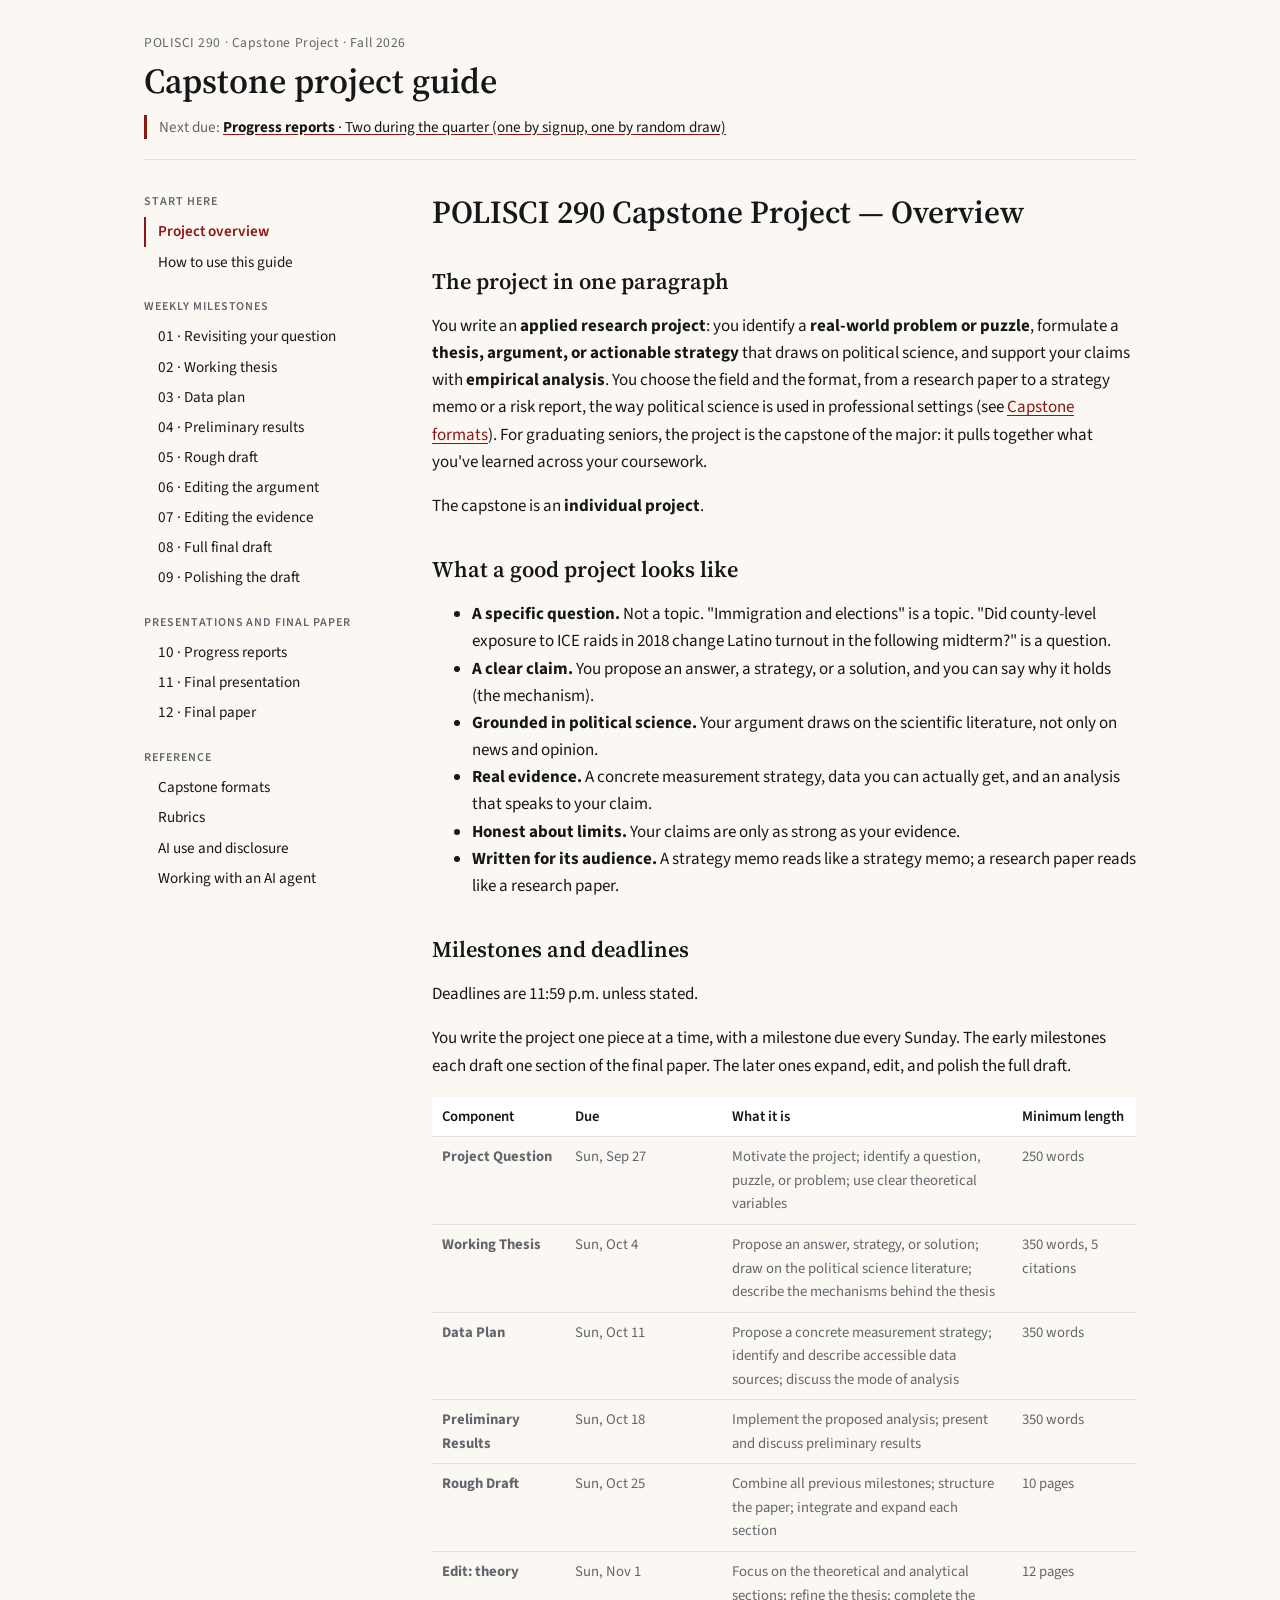
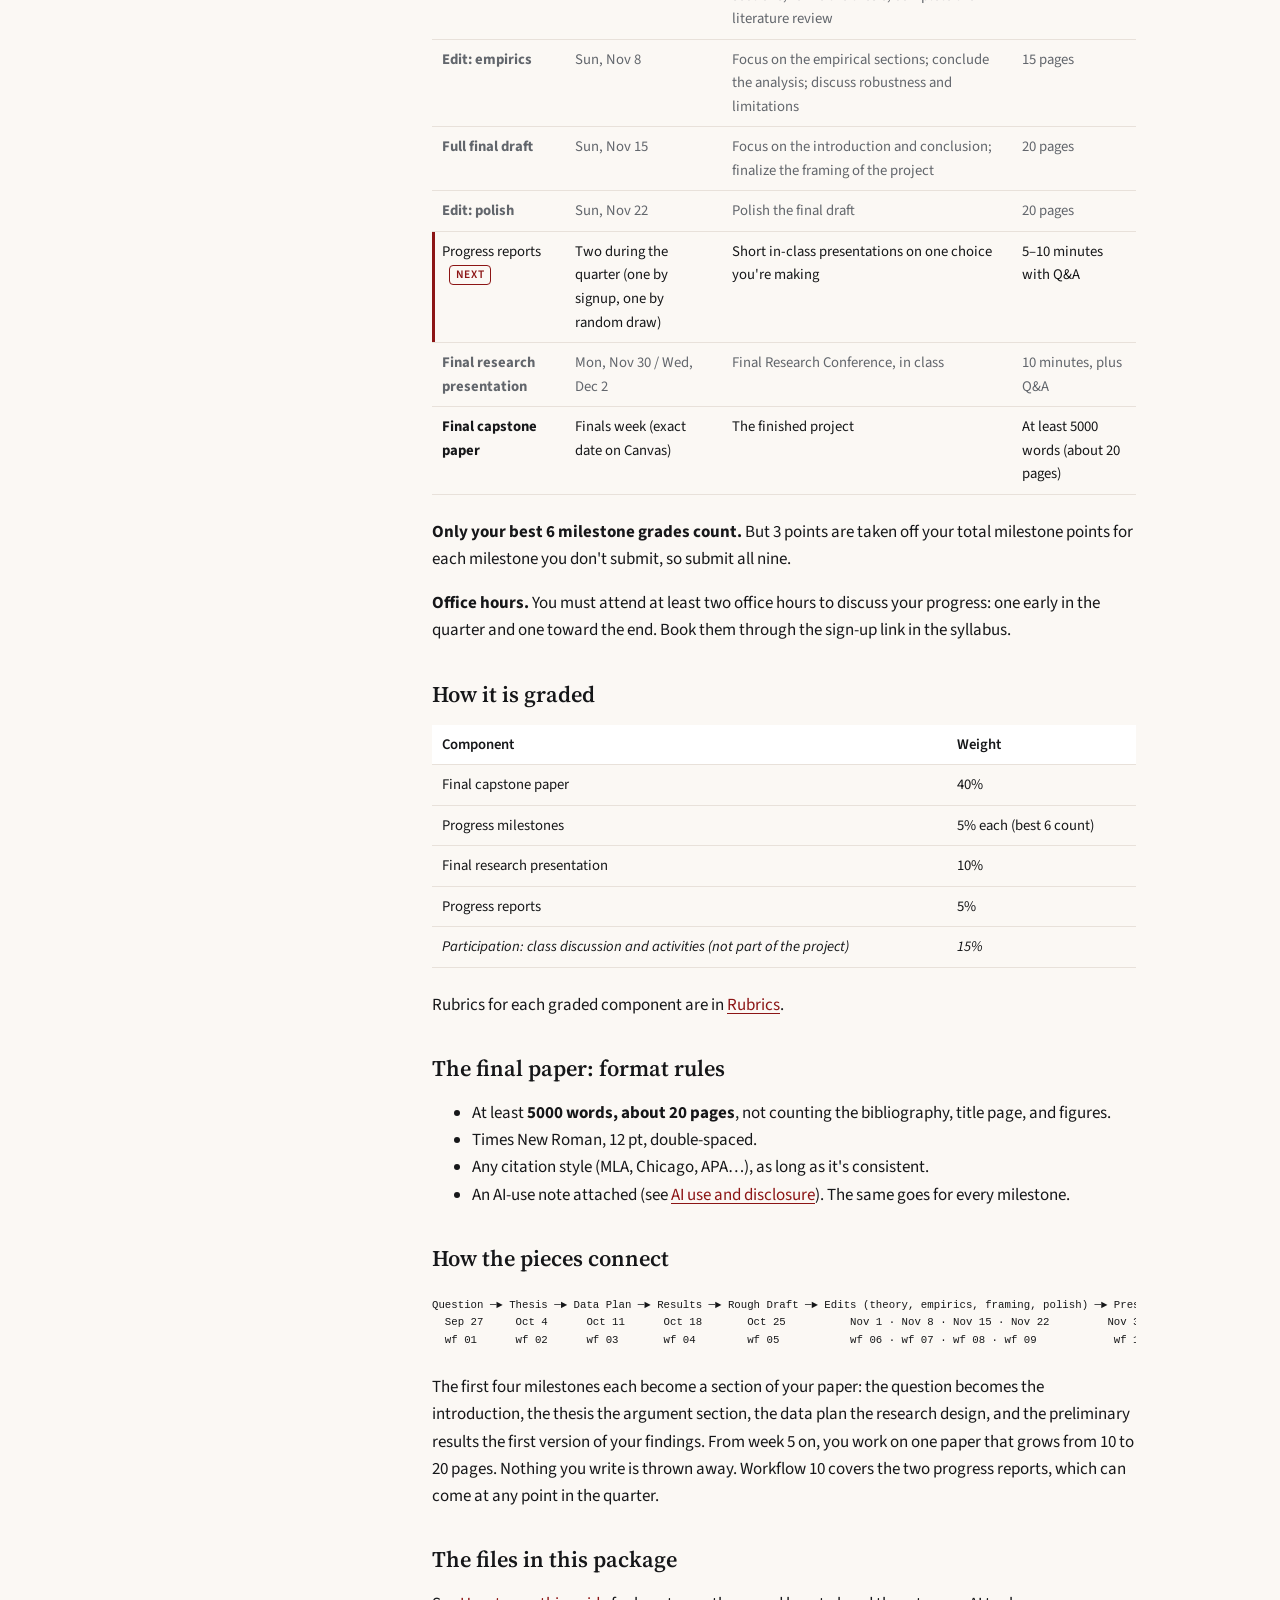
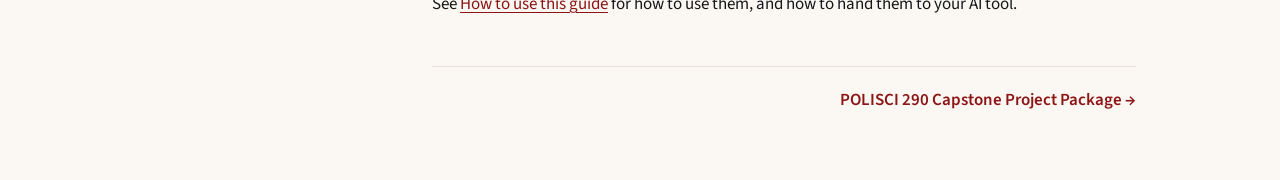
==== commit d4fff1f7: "Add student-led agentic AI guide and minimal replication starter" ====
--- a/index.html
+++ b/index.html
@@ -189,6 +189,7 @@
 <li><a href="#formats">Capstone formats</a></li>
 <li><a href="#rubrics">Rubrics</a></li>
 <li><a href="#ai-use">AI use and disclosure</a></li>
+<li><a href="#agentic-ai">Working with an AI agent</a></li>
 </ul>
 <p class="page-tools" hidden=""><button class="btn" data-download="zip" type="button">Download the whole package (.zip)</button><span aria-live="polite" class="note"></span></p>
 </nav>
@@ -218,6 +219,7 @@
 <li><a href="#formats">Capstone formats</a></li>
 <li><a href="#rubrics">Rubrics</a></li>
 <li><a href="#ai-use">AI use and disclosure</a></li>
+<li><a href="#agentic-ai">Working with an AI agent</a></li>
 </ul>
 <p class="page-tools" hidden=""><button class="btn" data-download="zip" type="button">Download the whole package (.zip)</button><span aria-live="polite" class="note"></span></p>
 </nav>
@@ -423,22 +425,17 @@
 
 </section>
 <section class="page" id="how-to-use">
-<h1 id="how-to-use-polisci-290-capstone-project-package">POLISCI 290
-Capstone Project Package</h1><p class="page-tools" hidden=""><button class="btn" data-download="how-to-use" type="button">Download this page for your AI (.md)</button><span aria-live="polite" class="note"></span></p>
-<p>This folder has everything you need to plan and write your capstone
-project:</p>
+<h1 id="how-to-use-polisci-290-capstone-project-package">POLISCI 290 Capstone Project Package</h1><p class="page-tools" hidden=""><button class="btn" data-download="how-to-use" type="button">Download this page for your AI (.md)</button><span aria-live="polite" class="note"></span></p>
+<p>This folder has everything you need to plan and write your capstone project:</p>
 <ul>
-<li><strong>one overview</strong> of what the project is and how it is
-graded;</li>
-<li><strong>twelve short workflows</strong>: one for each weekly
-milestone, one for the progress reports, one for the final presentation,
-and one for the final paper;</li>
-<li><strong>three supporting docs</strong>: capstone formats, rubrics,
-and AI use and disclosure.</li>
-</ul>
-<p>Start with <a href="#overview">Project overview</a>.</p>
+<li><strong>one overview</strong> of what the project is and how it is graded;</li>
+<li><strong>twelve short workflows</strong>: one for each weekly milestone, one for the progress reports, one for the final presentation, and one for the final paper;</li>
+<li><strong>four supporting docs</strong>: capstone formats, rubrics, AI use and disclosure, and working with an AI agent;</li>
+<li><strong>an optional replication starter</strong>: one folder for your inputs, outputs, scripts, writing, and visible AI work.</li>
+</ul>
+<p>Start with <code>polisci290-00-project-overview.md</code>.</p>
 <h2 id="how-to-use-whats-inside">What's inside</h2>
-<div class="table-wrap"><table class="stack">
+<table>
 <thead>
 <tr>
 <th>File</th>
@@ -448,134 +445,125 @@
 </thead>
 <tbody>
 <tr>
-<td data-label="File"><a href="#overview">Project overview</a></td>
+<td data-label="File"><code>polisci290-00-project-overview.md</code></td>
 <td data-label="Use it when">Start of the quarter</td>
 <td data-label="Feeds into">Everything</td>
 </tr>
 <tr>
-<td data-label="File"><a href="#wf-01">Workflow 01: Revisiting your question</a></td>
+<td data-label="File"><code>workflows/polisci290-01-project-question.md</code></td>
 <td data-label="Use it when">Week 2: revisiting the question you submitted in week 1</td>
 <td data-label="Feeds into">Working Thesis, introduction</td>
 </tr>
 <tr>
-<td data-label="File"><a href="#wf-02">Workflow 02: Working thesis</a></td>
+<td data-label="File"><code>workflows/polisci290-02-working-thesis.md</code></td>
 <td data-label="Use it when">Week 2</td>
 <td data-label="Feeds into">Working Thesis (Oct 4)</td>
 </tr>
 <tr>
-<td data-label="File"><a href="#wf-03">Workflow 03: Data plan</a></td>
+<td data-label="File"><code>workflows/polisci290-03-data-plan.md</code></td>
 <td data-label="Use it when">Week 3</td>
 <td data-label="Feeds into">Data Plan (Oct 11)</td>
 </tr>
 <tr>
-<td data-label="File"><a href="#wf-04">Workflow 04: Preliminary results</a></td>
+<td data-label="File"><code>workflows/polisci290-04-preliminary-results.md</code></td>
 <td data-label="Use it when">Week 4</td>
 <td data-label="Feeds into">Preliminary Results (Oct 18)</td>
 </tr>
 <tr>
-<td data-label="File"><a href="#wf-05">Workflow 05: Rough draft</a></td>
+<td data-label="File"><code>workflows/polisci290-05-rough-draft.md</code></td>
 <td data-label="Use it when">Week 5</td>
 <td data-label="Feeds into">Rough Draft (Oct 25)</td>
 </tr>
 <tr>
-<td data-label="File"><a href="#wf-06">Workflow 06: Editing the argument</a></td>
+<td data-label="File"><code>workflows/polisci290-06-edit-theory.md</code></td>
 <td data-label="Use it when">Week 6</td>
 <td data-label="Feeds into">Edit: theory (Nov 1)</td>
 </tr>
 <tr>
-<td data-label="File"><a href="#wf-07">Workflow 07: Editing the evidence</a></td>
+<td data-label="File"><code>workflows/polisci290-07-edit-empirics.md</code></td>
 <td data-label="Use it when">Week 7</td>
 <td data-label="Feeds into">Edit: empirics (Nov 8)</td>
 </tr>
 <tr>
-<td data-label="File"><a href="#wf-08">Workflow 08: Full final draft</a></td>
+<td data-label="File"><code>workflows/polisci290-08-full-final-draft.md</code></td>
 <td data-label="Use it when">Week 8</td>
 <td data-label="Feeds into">Full final draft (Nov 15)</td>
 </tr>
 <tr>
-<td data-label="File"><a href="#wf-09">Workflow 09: Polishing the draft</a></td>
+<td data-label="File"><code>workflows/polisci290-09-polish.md</code></td>
 <td data-label="Use it when">Week 9</td>
 <td data-label="Feeds into">Edit: polish (Nov 22)</td>
 </tr>
 <tr>
-<td data-label="File"><a href="#wf-10">Workflow 10: Progress reports</a></td>
+<td data-label="File"><code>workflows/polisci290-10-progress-reports.md</code></td>
 <td data-label="Use it when">Before each of your two progress reports</td>
 <td data-label="Feeds into">Progress reports</td>
 </tr>
 <tr>
-<td data-label="File"><a href="#wf-11">Workflow 11: Final presentation</a></td>
+<td data-label="File"><code>workflows/polisci290-11-final-presentation.md</code></td>
 <td data-label="Use it when">Before Nov 30 / Dec 2</td>
 <td data-label="Feeds into">Final research presentation</td>
 </tr>
 <tr>
-<td data-label="File"><a href="#wf-12">Workflow 12: Final paper</a></td>
+<td data-label="File"><code>workflows/polisci290-12-final-paper.md</code></td>
 <td data-label="Use it when">After the conference, through finals week</td>
 <td data-label="Feeds into">Final capstone paper</td>
 </tr>
 <tr>
-<td data-label="File"><a href="#formats">Capstone formats</a></td>
+<td data-label="File"><code>docs/polisci290-capstone-formats.md</code></td>
 <td data-label="Use it when">Week 1–2, and again at the rough draft</td>
 <td data-label="Feeds into">Every milestone from the rough draft on</td>
 </tr>
 <tr>
-<td data-label="File"><a href="#rubrics">Rubrics</a></td>
+<td data-label="File"><code>docs/polisci290-rubrics.md</code></td>
 <td data-label="Use it when">Before each graded component</td>
 <td data-label="Feeds into">All graded components</td>
 </tr>
 <tr>
-<td data-label="File"><a href="#ai-use">AI use and disclosure</a></td>
+<td data-label="File"><code>docs/polisci290-ai-use-and-disclosure.md</code></td>
 <td data-label="Use it when">Every submission</td>
 <td data-label="Feeds into">AI-use note</td>
 </tr>
+<tr>
+<td data-label="File"><code>docs/polisci290-agentic-ai.md</code></td>
+<td data-label="Use it when">Before giving an AI tool access to project files</td>
+<td data-label="Feeds into">Student-led tasks, visible tracking, repeatable results</td>
+</tr>
+<tr>
+<td data-label="File"><code>replication-starter/</code></td>
+<td data-label="Use it when">When setting up your project folder</td>
+<td data-label="Feeds into">Inputs, outputs, scripts, docs, and agent workspace</td>
+</tr>
 </tbody>
-</table></div>
-<h2 id="how-to-use-how-each-workflow-is-built">How each workflow is
-built</h2>
+</table>
+<h2 id="how-to-use-how-each-workflow-is-built">How each workflow is built</h2>
 <p>Every workflow has the same parts:</p>
-<ol type="1">
+<ol>
 <li><strong>Goal</strong>: what this week is for.</li>
-<li><strong>You produce</strong>: the concrete output to submit, or to
-take to the next week.</li>
+<li><strong>You produce</strong>: the concrete output to submit, or to take to the next week.</li>
 <li><strong>Steps</strong>, each tagged by who does it:
 <ul>
 <li><strong>You</strong>: work you do yourself.</li>
-<li><strong>With AI (optional)</strong>: back-and-forth with your AI
-tool, with a ready-made prompt at that step. Every AI step is optional:
-you can always do it yourself instead.</li>
-<li><strong>You decide</strong>: the choices that are yours to make,
-often after an AI step.</li>
-</ul></li>
+<li><strong>With AI (optional)</strong>: back-and-forth with your AI tool, with a ready-made prompt at that step. Every AI step is optional: you can always do it yourself instead.</li>
+<li><strong>You decide</strong>: the choices that are yours to make, often after an AI step.</li>
+</ul>
+</li>
 <li><strong>Check before moving on</strong>: a short self-test.</li>
 <li><strong>Common traps</strong>.</li>
 </ol>
-<p><strong>The workflows are a suggestion, not a requirement.</strong>
-They show one good way through each week. If a different order, or a
-different mix of your own work and AI, fits your project better, work
-out your own. You can even hand this guide to your AI tool and ask it to
-make a version that follows your own project plan, in the same format.
-The milestones, deadlines, and lengths stay the same either way.</p>
-<h2 id="how-to-use-using-these-files-with-your-ai-tool">Using these
-files with your AI tool</h2><p class="page-tools" hidden=""><button class="btn" data-download="zip" type="button">Download the whole package (.zip)</button><span aria-live="polite" class="note"></span></p>
-<p>These files are written so you can <strong>hand them to an AI
-model</strong> (whichever frontier model you have through Stanford, or
-the Stanford AI Playground).</p>
-<ol type="1">
+<p><strong>The workflows are a suggestion, not a requirement.</strong> They show one good way through each week. If a different order, or a different mix of your own work and AI, fits your project better, work out your own. You can even hand this guide to your AI tool and ask it to make a version that follows your own project plan, in the same format. The milestones, deadlines, and lengths stay the same either way.</p>
+<h2 id="how-to-use-using-these-files-with-your-ai-tool">Using these files with your AI tool</h2>
+<p>These files are written so you can <strong>hand them to an AI model</strong> (whichever frontier model you have through Stanford, or the Stanford AI Playground).</p>
+<ol>
 <li>Open a new chat for each week's milestone.</li>
-<li>Paste in, or attach, that week's workflow file and your own work so
-far: your previous milestones and any feedback you got.</li>
-<li>At each <strong>With AI</strong> step, paste that step's
-prompt.</li>
+<li>Paste in, or attach, that week's workflow file and your own work so far: your previous milestones and any feedback you got.</li>
+<li>At each <strong>With AI</strong> step, paste that step's prompt.</li>
 <li>Work through it with the AI. Make the decisions yourself.</li>
 <li>Keep a copy of the chat. You'll need it for your AI-use note.</li>
 </ol>
-<p><strong>What the AI does in these prompts.</strong> It questions you,
-suggests options for you to choose from, gives you feedback, and can
-help with working material such as code and data cleaning. <strong>The
-text you submit is yours.</strong> In this course, all assignments must
-be written in your own words: submitting AI-written text as your own
-violates the Stanford Honor Code. See
-<a href="#ai-use">AI use and disclosure</a> for the exact
-rules.</p>
+<p><strong>What the AI does in these prompts.</strong> It questions you, suggests options for you to choose from, gives you feedback, and can help with working material such as code and data cleaning. <strong>The text you submit is yours.</strong> In this course, all assignments must be written in your own words: submitting AI-written text as your own violates the Stanford Honor Code. See <code>docs/polisci290-ai-use-and-disclosure.md</code> for the exact rules.</p>
+<h2 id="how-to-use-if-your-ai-tool-can-work-with-files">If your AI tool can work with files</h2>
+<p>Start with the <a href="#agentic-ai">guide to working with an AI agent</a>. It includes a small folder setup, a copyable first-task prompt, a status page and work log, and a decision record that you own. The <a href="https://github.com/simonepaciphd/polisci290-capstone/tree/main/replication-starter">replication starter</a> is included in the package; on the website you can also <a href="replication-starter.zip">download it separately</a>. No coding or Git knowledge is needed to set up the folder. Using an agent is optional.</p>
 
 </section>
 <section class="page" id="wf-01">
@@ -2518,36 +2506,16 @@
 </section>
 <section class="page" id="ai-use">
 <h1 id="ai-use-ai-use-and-disclosure">AI use and disclosure</h1><p class="page-tools" hidden=""><button class="btn" data-download="ai-use" type="button">Download this page for your AI (.md)</button><span aria-live="polite" class="note"></span></p>
-<h2 id="ai-use-the-rule-syllabus-verbatim">The rule (syllabus,
-verbatim)</h2>
+<h2 id="ai-use-the-rule-syllabus-verbatim">The rule (syllabus, verbatim)</h2>
 <blockquote>
-<p>Depending on the context, artificial intelligence (AI) can either
-enhance and impede learning. There are times when these tools might
-provide us with new ideas and understandings (e.g., brainstorming or
-getting feedback). At other points, practicing skills and synthesizing
-ideas on our own will be crucial for the learning process. Thus, being
-mindful of when to use these tools will help us navigate the complexity
-of interacting with AI technologies in the classroom and beyond.</p>
-<p>In this class, we will use AI tools, including ChatGPT, that harness
-large language models as pedagogical opportunities for learning and
-teaching in the course. Doing so will align with one of our course
-goals, which pertains to the evaluation of arguments and justification
-with evidence.</p>
-<p>For this class, all assignments should be written in your own words.
-Just as you cannot take credit for others’ writing in your assignments,
-you cannot use paraphrasing software (“spinbots”) or AI writing software
-(like ChatGPT) and submit the output as your own. Doing so in this is a
-violation of the Stanford Honor Code.</p>
+<p>Depending on the context, artificial intelligence (AI) can either enhance and impede learning. There are times when these tools might provide us with new ideas and understandings (e.g., brainstorming or getting feedback). At other points, practicing skills and synthesizing ideas on our own will be crucial for the learning process. Thus, being mindful of when to use these tools will help us navigate the complexity of interacting with AI technologies in the classroom and beyond.</p>
+<p>In this class, we will use AI tools, including ChatGPT, that harness large language models as pedagogical opportunities for learning and teaching in the course. Doing so will align with one of our course goals, which pertains to the evaluation of arguments and justification with evidence.</p>
+<p>For this class, all assignments should be written in your own words. Just as you cannot take credit for others’ writing in your assignments, you cannot use paraphrasing software (“spinbots”) or AI writing software (like ChatGPT) and submit the output as your own. Doing so in this is a violation of the Stanford Honor Code.</p>
 </blockquote>
-<p>On top of the syllabus rule, <strong>every milestone and the final
-paper need an AI-use note</strong> (template below). A missing note
-costs 5% of that component's grade.</p>
-<p>Everything below is practical guidance on following these rules. If
-anything here seems to conflict with the syllabus, the syllabus
-wins.</p>
-<h2 id="ai-use-what-that-means-for-each-part-of-the-project">What that
-means for each part of the project</h2>
-<div class="table-wrap"><table class="stack">
+<p>On top of the syllabus rule, <strong>every milestone and the final paper need an AI-use note</strong> (template below). A missing note costs 5% of that component's grade.</p>
+<p>Everything below is practical guidance on following these rules. If anything here seems to conflict with the syllabus, the syllabus wins.</p>
+<h2 id="ai-use-what-that-means-for-each-part-of-the-project">What that means for each part of the project</h2>
+<table>
 <thead>
 <tr>
 <th>Part of the project</th>
@@ -2557,11 +2525,9 @@
 </thead>
 <tbody>
 <tr>
-<td data-label="Part of the project">Brainstorming and stress-testing your question, thesis, design, or
-argument</td>
+<td data-label="Part of the project">Brainstorming and stress-testing your question, thesis, design, or argument</td>
 <td data-label="AI use"><strong>Encouraged</strong>, disclose</td>
-<td data-label="Notes">The AI suggests options; you choose. Use the prompts in the
-workflows</td>
+<td data-label="Notes">The AI suggests options; you choose. Use the prompts in the workflows</td>
 </tr>
 <tr>
 <td data-label="Part of the project">Feedback on your drafts</td>
@@ -2584,8 +2550,7 @@
 <td data-label="Notes">You decide what each figure shows</td>
 </tr>
 <tr>
-<td data-label="Part of the project"><strong>The text you submit</strong> (every milestone, the final
-paper)</td>
+<td data-label="Part of the project"><strong>The text you submit</strong> (every milestone, the final paper)</td>
 <td data-label="AI use"><strong>Must be in your own words</strong></td>
 <td data-label="Notes">The AI may not write it, paraphrase it, or restyle it for you</td>
 </tr>
@@ -2595,36 +2560,23 @@
 <td data-label="Notes">You deliver the talk yourself</td>
 </tr>
 </tbody>
-</table></div>
+</table>
 <h2 id="ai-use-suggested-practices">Suggested practices</h2>
-<p>We recommend these, but they're <strong>suggestions, not
-requirements</strong>. The binding rules are the syllabus policy quoted
-above and the AI-use note.</p>
+<p>We recommend these, but they're <strong>suggestions, not requirements</strong>. The binding rules are the syllabus policy quoted above and the AI-use note.</p>
 <h3 id="ai-use-human-first-then-ai">Human first, then AI</h3>
-<ol type="1">
-<li><strong>Pass 1, you.</strong> Make a real first attempt in your own
-words: a question, a thesis, a data plan, a draft.</li>
-<li><strong>Pass 2, AI with control.</strong> Then use AI to challenge,
-clarify, or extend it.</li>
-<li><strong>Keep the thread.</strong> You should always be able to say
-what was yours before AI, and what changed after.</li>
+<ol>
+<li><strong>Pass 1, you.</strong> Make a real first attempt in your own words: a question, a thesis, a data plan, a draft.</li>
+<li><strong>Pass 2, AI with control.</strong> Then use AI to challenge, clarify, or extend it.</li>
+<li><strong>Keep the thread.</strong> You should always be able to say what was yours before AI, and what changed after.</li>
 </ol>
-<p>This makes your AI-use note easy to write, and it protects the
-learning the capstone is for.</p>
+<p>This makes your AI-use note easy to write, and it protects the learning the capstone is for.</p>
 <h3 id="ai-use-privacy">Privacy</h3>
-<p>Don't paste private, confidential, or identifying material into AI
-tools. That includes raw interview notes, non-anonymized data, and
-classmates' unpublished work.</p>
-<h2 id="ai-use-verification-non-negotiable-in-practice">Verification
-(non-negotiable in practice)</h2>
+<p>Don't paste private, confidential, or identifying material into AI tools. That includes raw interview notes, non-anonymized data, and classmates' unpublished work.</p>
+<h2 id="ai-use-verification-non-negotiable-in-practice">Verification (non-negotiable in practice)</h2>
 <ul>
-<li><strong>AI invents citations.</strong> Before any source goes into
-your work, check that it exists, that it's cited accurately, and that it
-says what you use it for.</li>
-<li><strong>AI isn't evidence.</strong> Don't cite an AI system for
-facts about politics, law, policy, or public opinion.</li>
-<li><strong>You own the errors.</strong> Anything under your name is
-your responsibility, including mistakes you didn't catch.</li>
+<li><strong>AI invents citations.</strong> Before any source goes into your work, check that it exists, that it's cited accurately, and that it says what you use it for.</li>
+<li><strong>AI isn't evidence.</strong> Don't cite an AI system for facts about politics, law, policy, or public opinion.</li>
+<li><strong>You own the errors.</strong> Anything under your name is your responsibility, including mistakes you didn't catch.</li>
 </ul>
 <h2 id="ai-use-what-to-disclose">What to disclose</h2>
 <p><strong>Disclose</strong> when AI meaningfully shaped:</p>
@@ -2634,15 +2586,11 @@
 <li>your source search;</li>
 <li>your figures or slides.</li>
 </ul>
-<p><strong>No disclosure needed</strong> for spell-check, grammar fixes,
-formatting, or a synonym look-up that leaves your phrasing intact.</p>
+<p><strong>No disclosure needed</strong> for spell-check, grammar fixes, formatting, or a synonym look-up that leaves your phrasing intact.</p>
 <p><strong>When in doubt, disclose.</strong></p>
-<h2 id="ai-use-ai-use-note-template-suggested-format">AI-use note
-template (suggested format)</h2>
-<p>Attach one to every milestone and to the final paper: a short section
-at the end of your document works. If you didn't use AI for a
-submission, say so in one line.</p>
-<pre aria-describedby="ai-use-diagram-0-text" class="diagram"><code>AI-USE NOTE — [milestone name / Final paper]
+<h2 id="ai-use-ai-use-note-template-suggested-format">AI-use note template (suggested format)</h2>
+<p>Attach one to every milestone and to the final paper: a short section at the end of your document works. If you didn't use AI for a submission, say so in one line.</p>
+<pre><code>AI-USE NOTE — [milestone name / Final paper]
 
 Tools used: [e.g., model name and version, Stanford AI Playground]
 
@@ -2652,18 +2600,151 @@
 
 What is entirely mine: [e.g., the question, the thesis, all the prose]
 
-Verification: [e.g., all 7 sources checked on Google Scholar; code output checked against 20 cases by hand]</code></pre>
-<p id="ai-use-diagram-0-text"><strong>Example entry:</strong> "Stress-testing my thesis: the AI
-suggested that local media closures might matter through party
-recruitment rather than voter information. I kept my mechanism, but
-added the recruitment pathway as a rival explanation in section 3."</p>
+Verification: [e.g., all 7 sources checked on Google Scholar; code output checked against 20 cases by hand]
+</code></pre>
+<p><strong>Example entry:</strong>
+"Stress-testing my thesis: the AI suggested that local media closures might matter through party recruitment rather than voter information. I kept my mechanism, but added the recruitment pathway as a rival explanation in section 3."</p>
+<h2 id="ai-use-when-an-ai-tool-can-edit-files-or-run-code">When an AI tool can edit files or run code</h2>
+<p>Use the optional <a href="#agentic-ai">guide to working with an AI agent</a> and its <a href="https://github.com/simonepaciphd/polisci290-capstone/tree/main/replication-starter">replication starter</a>. Agree on one small task, keep the work visible, and record your own research decisions. The agent must pause before making a choice that affects your evidence or argument. You should be able to explain the source → steps → result chain and check important results yourself. These practices support the course rules above; they do not add a graded requirement.</p>
 <h2 id="ai-use-access">Access</h2>
-<p>You have access to frontier AI models through Stanford, and to the
-Stanford AI Playground. If cost or access is ever a barrier for a
-particular task, contact the instructor.</p>
+<p>You have access to frontier AI models through Stanford, and to the Stanford AI Playground. If cost or access is ever a barrier for a particular task, contact the instructor.</p>
 <hr/>
-<p><em>Sources: POLISCI 290 syllabus ("Generative AI", "Academic
-Integrity"), quoted verbatim where marked.</em></p>
+<p><em>Sources: POLISCI 290 syllabus ("Generative AI", "Academic Integrity"), quoted verbatim where marked.</em></p>
+
+</section>
+<section class="page" id="agentic-ai">
+<h1 id="agentic-ai-working-with-an-ai-agent-a-small-visible-research-folder">Working with an AI agent: a small, visible research folder</h1><p class="page-tools" hidden=""><button class="btn" data-download="agentic-ai" type="button">Download this page for your AI (.md)</button><span aria-live="polite" class="note"></span></p>
+<p>An <strong>AI agent</strong> is an AI tool that can take several steps for you, such as reading files, editing code, and running an analysis. That makes it useful, but also makes it easy to lose track of what happened. The aim here is simple: <strong>you direct the research; the agent helps carry out tasks you understand and approve.</strong></p>
+<p>This is an optional setup, not an extra assignment or a requirement to use AI. The <a href="#ai-use">course AI-use rules</a> still apply: submitted prose must be your own, sources and results need checking, and meaningful AI use needs disclosure. The syllabus and Canvas remain authoritative.</p>
+<h2 id="agentic-ai-1-start-with-one-folder">1. Start with one folder</h2>
+<p>Download the <a href="replication-starter.zip">starter folder</a>, unzip it, and rename <code>replication-starter</code> to something like <code>my-capstone</code>. You can also copy the <a href="https://github.com/simonepaciphd/polisci290-capstone/tree/main/replication-starter"><code>replication-starter/</code></a> directory from the repository. Keep the whole project together:</p>
+<pre><code class="language-text">my-capstone/
+  README.md                 Your project map and instructions for repeating the work
+  AGENTS.md                 Rules you give every AI agent
+  input/                    Original data, documents, and source notes
+  output/                   Generated tables, figures, and prepared data
+  scripts/                  Code that turns inputs into outputs
+  docs/                     Your writing and your research decisions
+  agent-workspace/           Agent status, work log, and temporary work
+</code></pre>
+<p>The <code>.md</code> files are plain text with headings. You can read and edit them in a text editor; you do not need a special app, terminal commands, or Git to use this folder. GitHub is just where you get the starter. You do not need to upload your project to GitHub.</p>
+<p><strong>Replication</strong> means someone can follow your instructions and repeat the steps that produced a result. A folder helps only if you also record where the evidence came from, which steps used it, and how you checked the result. For a qualitative project, inputs can be public documents, scripts can be documented search or coding procedures, and outputs can be evidence tables. Do not add code just to fill a folder.</p>
+<h3 id="agentic-ai-set-it-up-yourself-first-about-ten-minutes">Set it up yourself first (about ten minutes)</h3>
+<ol>
+<li><strong>You:</strong> In <code>README.md</code>, write your question, your current expectation, and the next small task in your own words. It is fine to mark things undecided.</li>
+<li><strong>You:</strong> Put permitted source files in <code>input/</code>. In <code>input/README.md</code>, record where each came from, when you got it, and what it covers. Keep originals unchanged. Do not put confidential, private, or identifying material into an AI tool or a public repository.</li>
+<li><strong>You:</strong> Read <code>AGENTS.md</code>. These are the agent's ground rules. Do not ask the agent to weaken them so it can finish faster.</li>
+<li><strong>You:</strong> Start <code>docs/decisions.md</code> with the research choices you have already made and why. Leave open choices pending.</li>
+<li><strong>With AI (optional):</strong> Open the project folder in your tool. Explicitly ask it to read <code>AGENTS.md</code> and the project map. If it cannot access files, attach or paste those files and maintain the tracking pages yourself. Do not assume a particular tool automatically reads an instruction file.</li>
+</ol>
+<p>Instructions are not a technical lock. Limit the tool's file access and permissions where available, read its proposed actions, and check the files it actually changed. Start with one agent and one small task at a time.</p>
+<h2 id="agentic-ai-2-keep-research-choices-with-you">2. Keep research choices with you</h2>
+<p>The agent may explain alternatives and their consequences. <strong>It must not select an answer on your behalf, treat silence as approval, or turn a suggestion into an approved research choice.</strong></p>
+<table>
+<thead>
+<tr>
+<th>The agent can carry out an agreed task</th>
+<th>You must decide first</th>
+</tr>
+</thead>
+<tbody>
+<tr>
+<td data-label="The agent can carry out an agreed task">List columns and count missing values</td>
+<td data-label="You must decide first">What a concept means and how to measure it</td>
+</tr>
+<tr>
+<td data-label="The agent can carry out an agreed task">Implement your written inclusion rule</td>
+<td data-label="You must decide first">Which cases, years, or sources belong in the study</td>
+</tr>
+<tr>
+<td data-label="The agent can carry out an agreed task">Report duplicates or merge failures</td>
+<td data-label="You must decide first">Whether to remove, combine, fill in, or recode observations</td>
+</tr>
+<tr>
+<td data-label="The agent can carry out an agreed task">Run the comparison or model you chose</td>
+<td data-label="You must decide first">Which comparison, coding categories, model, or test answers your question</td>
+</tr>
+<tr>
+<td data-label="The agent can carry out an agreed task">Draw the figure you specified</td>
+<td data-label="You must decide first">Which evidence to emphasize and what to claim from it</td>
+</tr>
+<tr>
+<td data-label="The agent can carry out an agreed task">Flag a possible mistake or rival explanation</td>
+<td data-label="You must decide first">How to interpret the evidence and revise your argument</td>
+</tr>
+</tbody>
+</table>
+<p>“Clean the data” is too broad. A choice can look technical and still change the research: treating a blank as zero, deleting an outlier, changing a date range, or selecting a merge rule can change your findings. If the task is unclear, the agent should stop and explain the choice in everyday language.</p>
+<p>For a pending choice, ask for: <strong>the question, the available options, what each changes, and what evidence would help you choose.</strong> Discuss it with the instructor if needed. Then write your choice and reason in <code>docs/decisions.md</code>, in your own words, and tell the agent which recorded decision to implement. A general “go ahead” does not authorize new research choices discovered later.</p>
+<p>The agent may draft code, technical documentation, and tracking notes. It may give feedback on your writing. It must not write, paraphrase, or restyle the assignment prose you submit as your own.</p>
+<h2 id="agentic-ai-3-give-one-bounded-task">3. Give one bounded task</h2>
+<p>Use this prompt after you have made your own first attempt:</p>
+<pre><code class="language-text">Read AGENTS.md, README.md, docs/decisions.md, and agent-workspace/status.md.
+My goal for this session is: [one small task].
+The research decisions I have already made are: [decision IDs, or none yet].
+You may work with these files: [names].
+The expected result is: [one checkable output].
+
+Before editing or running anything, explain your plan in plain language:
+what you will read, what you will change, what the result will tell me,
+and how we will check it. Put that plan in the status page and wait for
+my approval. Flag any research choice I still need to make.
+Do not write my assignment prose. Do not make research choices for me.
+</code></pre>
+<p>A good first task: “Using <code>input/county-data.csv</code>, list the columns, count rows and missing values, and save a report to <code>agent-workspace/data-check.md</code>. Do not drop, fill in, or recode anything.”</p>
+<p>After reading the plan, approve its exact scope or revise it. The agent can then complete the agreed mechanical steps without asking about every line of code. It must pause again for a new research choice, an unexpected problem, or work beyond that scope.</p>
+<h2 id="agentic-ai-4-monitor-three-small-records">4. Monitor three small records</h2>
+<table>
+<thead>
+<tr>
+<th>Record</th>
+<th>What it tells you</th>
+<th>Who maintains it</th>
+</tr>
+</thead>
+<tbody>
+<tr>
+<td data-label="Record"><code>agent-workspace/status.md</code></td>
+<td data-label="What it tells you">What is happening now, what is waiting for you, and what comes next</td>
+<td data-label="Who maintains it">Agent updates; you read it before approving more work</td>
+</tr>
+<tr>
+<td data-label="Record"><code>agent-workspace/log.md</code></td>
+<td data-label="What it tells you">What happened in each work session: request, files changed, checks, unresolved issues</td>
+<td data-label="Who maintains it">Agent appends; you check against the actual files</td>
+</tr>
+<tr>
+<td data-label="Record"><code>docs/decisions.md</code></td>
+<td data-label="What it tells you">Which research choices you made, why, and which are still pending</td>
+<td data-label="Who maintains it">You own and write the decisions; agent may add clearly marked pending questions</td>
+</tr>
+</tbody>
+</table>
+<p>The status page should say <strong>planned</strong>, <strong>working</strong>, <strong>waiting for you</strong>, or <strong>ready for your check</strong>, with the last update time. It should name the actual task and files. “Done” without a check is not enough. The agent updates it before starting, when it pauses or changes course, and when it finishes an agreed task. These are written records, not a live activity monitor: an old status does not prove an agent is still working.</p>
+<p>Keep the log short: one entry per bounded task, plus an entry when the plan changes or an attempted run fails. Save useful prompts or chat exports in <code>agent-workspace/</code> when permitted; record the tool/model and enough detail to explain its contribution. You do not need a transcript of every keystroke.</p>
+<p><strong>Example:</strong> The agent finds 12 counties with missing outcomes. It records the count and pauses, leaving the data unchanged. You decide to exclude those counties for a particular comparison, explain the limitation, and record D-002. The agent implements D-002 in a script, reports the row counts before and after, and points you to the affected table. You check several counties yourself before using the table. It does not try other exclusions to obtain a preferred result.</p>
+<h2 id="agentic-ai-5-be-able-to-explain-the-whole-chain">5. Be able to explain the whole chain</h2>
+<p>Before accepting an output, close the chat briefly and answer these in your own words:</p>
+<ol>
+<li>What question is this step helping me answer?</li>
+<li>Where did the evidence come from, and what does one row, case, or document represent?</li>
+<li>What did we do to it, which observations changed, and which choices were mine?</li>
+<li>Which script or written procedure produced this table or figure, and what checks did we run?</li>
+<li>What does the result support, what does it leave uncertain, and what can it not establish?</li>
+</ol>
+<p>You do not need to explain every line of code. You do need to understand the main steps, the assumptions, and why a check would catch a plausible mistake. Ask for a small worked example if you cannot explain a transformation. If you cannot explain an output or its limits, keep it marked <strong>not yet checked</strong> and do not use it as evidence in your submission yet.</p>
+<p>Have the agent end each task with: <strong>what changed; the input → steps → output path; checks actually run and their results; uncertainties; decisions needed; the next small step.</strong> “The code ran” does not establish that the analysis is right. Spot-check source records, totals, joins, coding, and figure labels yourself, as appropriate. Verify sources by opening and reading them.</p>
+<h2 id="agentic-ai-6-make-the-result-repeatable">6. Make the result repeatable</h2>
+<p>Before a milestone, update the project <code>README.md</code> so another person can:</p>
+<ul>
+<li>Find the inputs, their sources, and any access restrictions.</li>
+<li>See the script or procedure order and the exact commands or manual steps, starting from the project folder.</li>
+<li>Identify the software, versions, and extra packages needed. Record a fixed random seed if the procedure uses random draws.</li>
+<li>Connect each important result to its input files, script/procedure, and approved decisions.</li>
+<li>Repeat the work into a separate, empty output folder and compare the expected results, without changing the originals. Record what was actually rerun and any differences.</li>
+</ul>
+<p>For a manual evidence table, document the document list, search terms, inclusion and coding rules, and source page references instead. A restricted source may require access instructions rather than a shared copy; do not claim that someone without that access can fully reproduce it.</p>
+<p>Write your milestone in your own words and use the work log to prepare your <a href="#ai-use-ai-use-note-template-suggested-format">AI-use note</a>. The folder and logs support your explanation; they do not replace your judgment or your responsibility for the work.</p>
 
 </section>
 <nav class="pager" aria-label="Previous and next page" hidden><a id="prev" href="#"></a><a id="next" href="#"></a></nav>
@@ -2671,7 +2752,7 @@
 </div>
 <div id="live" aria-live="polite"></div>
 <script type="application/json" id="deadlines">[{"component":"Project Question","due":"Sun, Sep 27","deadline":"2026-09-27T23:59:00-07:00"},{"component":"Working Thesis","due":"Sun, Oct 4","deadline":"2026-10-04T23:59:00-07:00"},{"component":"Data Plan","due":"Sun, Oct 11","deadline":"2026-10-11T23:59:00-07:00"},{"component":"Preliminary Results","due":"Sun, Oct 18","deadline":"2026-10-18T23:59:00-07:00"},{"component":"Rough Draft","due":"Sun, Oct 25","deadline":"2026-10-25T23:59:00-07:00"},{"component":"Edit: theory","due":"Sun, Nov 1","deadline":"2026-11-01T23:59:00-08:00"},{"component":"Edit: empirics","due":"Sun, Nov 8","deadline":"2026-11-08T23:59:00-08:00"},{"component":"Full final draft","due":"Sun, Nov 15","deadline":"2026-11-15T23:59:00-08:00"},{"component":"Edit: polish","due":"Sun, Nov 22","deadline":"2026-11-22T23:59:00-08:00"},{"component":"Progress reports","due":"Two during the quarter (one by signup, one by random draw)","deadline":null},{"component":"Final research presentation","due":"Mon, Nov 30 / Wed, Dec 2","deadline":"2026-12-02T23:59:00-08:00"},{"component":"Final capstone paper","due":"Finals week (exact date on Canvas)","deadline":null}]</script>
-<script type="application/json" id="guide-files">{"overview":{"name":"polisci290-00-project-overview.md","text":"# POLISCI 290 Capstone Project — Overview\n\n\n\n## The project in one paragraph\n\nYou write an **applied research project**: you identify a **real-world problem or puzzle**, formulate a **thesis, argument, or actionable strategy** that draws on political science, and support your claims with **empirical analysis**. You choose the field and the format, from a research paper to a strategy memo or a risk report, the way political science is used in professional settings (see `docs/polisci290-capstone-formats.md`). For graduating seniors, the project is the capstone of the major: it pulls together what you've learned across your coursework.\n\nThe capstone is an **individual project**.\n\n## What a good project looks like\n\n- **A specific question.** Not a topic. \"Immigration and elections\" is a topic. \"Did county-level exposure to ICE raids in 2018 change Latino turnout in the following midterm?\" is a question.\n- **A clear claim.** You propose an answer, a strategy, or a solution, and you can say why it holds (the mechanism).\n- **Grounded in political science.** Your argument draws on the scientific literature, not only on news and opinion.\n- **Real evidence.** A concrete measurement strategy, data you can actually get, and an analysis that speaks to your claim.\n- **Honest about limits.** Your claims are only as strong as your evidence.\n- **Written for its audience.** A strategy memo reads like a strategy memo; a research paper reads like a research paper.\n\n## Milestones and deadlines\n\nDeadlines are 11:59 p.m. unless stated.\n\nYou write the project one piece at a time, with a milestone due every Sunday. The early milestones each draft one section of the final paper. The later ones expand, edit, and polish the full draft.\n\n| Component | Due | What it is | Minimum length |\n|---|---|---|---|\n| **Project Question** | Sun, Sep 27 | Motivate the project; identify a question, puzzle, or problem; use clear theoretical variables | 250 words |\n| **Working Thesis** | Sun, Oct 4 | Propose an answer, strategy, or solution; draw on the political science literature; describe the mechanisms behind the thesis | 350 words, 5 citations |\n| **Data Plan** | Sun, Oct 11 | Propose a concrete measurement strategy; identify and describe accessible data sources; discuss the mode of analysis | 350 words |\n| **Preliminary Results** | Sun, Oct 18 | Implement the proposed analysis; present and discuss preliminary results | 350 words |\n| **Rough Draft** | Sun, Oct 25 | Combine all previous milestones; structure the paper; integrate and expand each section | 10 pages |\n| **Edit: theory** | Sun, Nov 1 | Focus on the theoretical and analytical sections; refine the thesis; complete the literature review | 12 pages |\n| **Edit: empirics** | Sun, Nov 8 | Focus on the empirical sections; conclude the analysis; discuss robustness and limitations | 15 pages |\n| **Full final draft** | Sun, Nov 15 | Focus on the introduction and conclusion; finalize the framing of the project | 20 pages |\n| **Edit: polish** | Sun, Nov 22 | Polish the final draft | 20 pages |\n| Progress reports | Two during the quarter (one by signup, one by random draw) | Short in-class presentations on one choice you're making | 5–10 minutes with Q&A |\n| **Final research presentation** | Mon, Nov 30 / Wed, Dec 2 | Final Research Conference, in class | 10 minutes, plus Q&A |\n| **Final capstone paper** | Finals week (exact date on Canvas) | The finished project | At least 5000 words (about 20 pages) |\n\n**Only your best 6 milestone grades count.** But 3 points are taken off your total milestone points for each milestone you don't submit, so submit all nine.\n\n**Office hours.** You must attend at least two office hours to discuss your progress: one early in the quarter and one toward the end. Book them through the sign-up link in the syllabus.\n\n## How it is graded\n\n| Component | Weight |\n|---|---|\n| Final capstone paper | 40% |\n| Progress milestones | 5% each (best 6 count) |\n| Final research presentation | 10% |\n| Progress reports | 5% |\n| *Participation: class discussion and activities (not part of the project)* | *15%* |\n\nRubrics for each graded component are in `docs/polisci290-rubrics.md`.\n\n## The final paper: format rules\n\n- At least **5000 words, about 20 pages**, not counting the bibliography, title page, and figures.\n- Times New Roman, 12 pt, double-spaced.\n- Any citation style (MLA, Chicago, APA…), as long as it's consistent.\n- An AI-use note attached (see `docs/polisci290-ai-use-and-disclosure.md`). The same goes for every milestone.\n\n## How the pieces connect\n\n```\nQuestion ─► Thesis ─► Data Plan ─► Results ─► Rough Draft ─► Edits (theory, empirics, framing, polish) ─► Presentation ─► Final paper\n  Sep 27     Oct 4      Oct 11      Oct 18       Oct 25          Nov 1 · Nov 8 · Nov 15 · Nov 22         Nov 30/Dec 2    finals week\n  wf 01      wf 02      wf 03       wf 04        wf 05           wf 06 · wf 07 · wf 08 · wf 09            wf 11           wf 12\n```\n\nThe first four milestones each become a section of your paper: the question becomes the introduction, the thesis the argument section, the data plan the research design, and the preliminary results the first version of your findings. From week 5 on, you work on one paper that grows from 10 to 20 pages. Nothing you write is thrown away. Workflow 10 covers the two progress reports, which can come at any point in the quarter.\n\n## The files in this package\n\nSee `polisci290-README.md` for how to use them, and how to hand them to your AI tool.\n"},"how-to-use":{"name":"polisci290-README.md","text":"# POLISCI 290 Capstone Project Package\n\nThis folder has everything you need to plan and write your capstone project:\n\n- **one overview** of what the project is and how it is graded;\n- **twelve short workflows**: one for each weekly milestone, one for the progress reports, one for the final presentation, and one for the final paper;\n- **three supporting docs**: capstone formats, rubrics, and AI use and disclosure.\n\nStart with `polisci290-00-project-overview.md`.\n\n## What's inside\n\n| File | Use it when | Feeds into |\n|---|---|---|\n| `polisci290-00-project-overview.md` | Start of the quarter | Everything |\n| `workflows/polisci290-01-project-question.md` | Week 2: revisiting the question you submitted in week 1 | Working Thesis, introduction |\n| `workflows/polisci290-02-working-thesis.md` | Week 2 | Working Thesis (Oct 4) |\n| `workflows/polisci290-03-data-plan.md` | Week 3 | Data Plan (Oct 11) |\n| `workflows/polisci290-04-preliminary-results.md` | Week 4 | Preliminary Results (Oct 18) |\n| `workflows/polisci290-05-rough-draft.md` | Week 5 | Rough Draft (Oct 25) |\n| `workflows/polisci290-06-edit-theory.md` | Week 6 | Edit: theory (Nov 1) |\n| `workflows/polisci290-07-edit-empirics.md` | Week 7 | Edit: empirics (Nov 8) |\n| `workflows/polisci290-08-full-final-draft.md` | Week 8 | Full final draft (Nov 15) |\n| `workflows/polisci290-09-polish.md` | Week 9 | Edit: polish (Nov 22) |\n| `workflows/polisci290-10-progress-reports.md` | Before each of your two progress reports | Progress reports |\n| `workflows/polisci290-11-final-presentation.md` | Before Nov 30 / Dec 2 | Final research presentation |\n| `workflows/polisci290-12-final-paper.md` | After the conference, through finals week | Final capstone paper |\n| `docs/polisci290-capstone-formats.md` | Week 1–2, and again at the rough draft | Every milestone from the rough draft on |\n| `docs/polisci290-rubrics.md` | Before each graded component | All graded components |\n| `docs/polisci290-ai-use-and-disclosure.md` | Every submission | AI-use note |\n\n## How each workflow is built\n\nEvery workflow has the same parts:\n\n1. **Goal**: what this week is for.\n2. **You produce**: the concrete output to submit, or to take to the next week.\n3. **Steps**, each tagged by who does it:\n   - **You**: work you do yourself.\n   - **With AI (optional)**: back-and-forth with your AI tool, with a ready-made prompt at that step. Every AI step is optional: you can always do it yourself instead.\n   - **You decide**: the choices that are yours to make, often after an AI step.\n4. **Check before moving on**: a short self-test.\n5. **Common traps**.\n\n**The workflows are a suggestion, not a requirement.** They show one good way through each week. If a different order, or a different mix of your own work and AI, fits your project better, work out your own. You can even hand this guide to your AI tool and ask it to make a version that follows your own project plan, in the same format. The milestones, deadlines, and lengths stay the same either way.\n\n## Using these files with your AI tool\n\nThese files are written so you can **hand them to an AI model** (whichever frontier model you have through Stanford, or the Stanford AI Playground).\n\n1. Open a new chat for each week's milestone.\n2. Paste in, or attach, that week's workflow file and your own work so far: your previous milestones and any feedback you got.\n3. At each **With AI** step, paste that step's prompt.\n4. Work through it with the AI. Make the decisions yourself.\n5. Keep a copy of the chat. You'll need it for your AI-use note.\n\n**What the AI does in these prompts.** It questions you, suggests options for you to choose from, gives you feedback, and can help with working material such as code and data cleaning. **The text you submit is yours.** In this course, all assignments must be written in your own words: submitting AI-written text as your own violates the Stanford Honor Code. See `docs/polisci290-ai-use-and-disclosure.md` for the exact rules.\n\n\n"},"wf-01":{"name":"polisci290-01-project-question.md","text":"# Workflow 01 — Revisiting your project question\n\n**When:** week 2, early in the week. You already submitted the Project Question (Sun, Sep 27). **Feeds:** the Working Thesis (Oct 4), and later your introduction.\n\n## Goal\n\nYou've written a question. Before you build a thesis on it, take one more pass to make sure it's **specific, answerable, and motivated**. A sharper question now saves you weeks later. This week's work is optional, but most questions get better with a second look.\n\n## You produce\n\n- **Your question, revised or confirmed**: 1–2 sentences, ending in a question mark.\n- **Its type**: *positive* (what is happening, and why?), *normative* (what should happen?), or *interpretive* (what does it mean to the people involved?). See Session 1A.\n- **Your key variables**: the cause and the outcome (or the main concepts), each with a one-line definition.\n- **One line on what changed**, and why. If nothing changed, say why the question holds.\n\n## Steps\n\n1. **You.** Reread your submitted Project Question, and any feedback you got in class or from the instructor. Write down, in one sentence, what you actually want to know.\n2. **You.** Check it against Session 1B. Name your key variables. For each, write what it means in your project (the *systematized concept*) and one way you could observe it.\n3. **With AI (optional).** Stress-test the question. Paste in your Project Question milestone and your notes from steps 1–2:\n\n   ```\n   You are a research-design mentor for a political science capstone seminar.\n   Here is the project question I submitted and my notes on its key variables. Do not rewrite it for me.\n   1. Tell me whether my question is a topic in disguise, and why.\n   2. Ask me who, where, when, and what outcome, one at a time, until the question is specific.\n   3. Tell me whether the question is positive, normative, or interpretive, and whether it assumes its own answer.\n   4. Check that my key variables are distinct concepts I could observe, and flag any that are too vague.\n   5. Ask me \"so what?\" twice: who should care about the answer, and what would they do with it?\n   6. Suggest 2 sharper versions that go in different directions, and say what evidence each would need.\n   ```\n\n4. **You decide.** Keep your question, revise it, or combine it with one of the versions. The question has to be one you understand and care about. Check two things: could an answer you *dislike* come out of it, and is it small enough for ten weeks?\n5. **You.** Write down the final question, its type, your key variables, and one line on what changed. Carry them into Workflow 02.\n\nIf the AI suggested a framing you adopted, note it in your AI-use note for the Working Thesis.\n\n## Check before moving on\n\n- [ ] A stranger could read your question and know exactly what you're investigating.\n- [ ] You can name the question type, and your key variables.\n- [ ] Each key variable has a definition and at least one way to observe it.\n- [ ] You can say who would care about the answer, and why.\n- [ ] The final wording is yours.\n\n## Common traps\n\n- **Topic, not question.** If it has no question mark, it isn't a question.\n- **Smuggling in the answer.** \"Why does social media destroy democracy?\" assumes that it does.\n- **Changing the question every week.** Revise it now if you need to. After the Data Plan, change it only if the evidence forces you to.\n- **Taking the AI's version as is.** Its suggestions are options, not your question.\n\n---\n*Milestone requirements from the POLISCI 290 syllabus (Capstone Project Milestones; Sessions 1.A and 1.B).*\n"},"wf-02":{"name":"polisci290-02-working-thesis.md","text":"# Workflow 02 — The working thesis\n\n**When:** week 2, before Sun, Oct 4. **Class:** Session 2, drawing insights from the scientific literature. **Feeds:** the **Working Thesis** milestone, at least 350 words and 5 citations, and later the argument section of your paper.\n\n## Goal\n\nMove from a question to an **answer**: a thesis you can defend, the **mechanism** that makes it work, and the **literature** it builds on. It's a *working* thesis: it can change as your evidence comes in.\n\nThe syllabus asks for three things: propose an answer, strategy, or solution; draw insights from political science literature; describe the mechanisms behind the thesis.\n\n## You produce\n\nA Working Thesis milestone (at least 350 words, at least 5 citations) with:\n\n1. **Thesis**: 1–3 sentences. A claim, not a topic: *what* you argue.\n2. **Mechanism**: the step-by-step process that connects your cause to your outcome, or your premises to your recommendation: *how* it works. Who are the actors, what do they want, and which institutions constrain them?\n3. **Literature**: at least 5 sources, each doing a job for your argument:\n   - **allies**, which support a step of your mechanism or show how others measured your variables;\n   - at least one **foil**, a competing argument you take on;\n   - ideally one **template**, a study that does something like what you want to do.\n4. **Scope**: where and when your thesis applies.\n\n## Steps\n\n1. **You.** Write a first version of your thesis, in one sentence. State the direction: does X increase or decrease Y? If your project recommends something, state the recommendation and its main reason.\n2. **You.** Build the argument yourself first. Pick an approach from Session 2:\n   - *inductive*: start from a concrete case of your topic, and ask what explains it;\n   - *deductive*: start from a general model (actors, incentives, institutions) and ask what it predicts in your case.\n\n   Write the chain: X happens, which leads A to do B, which produces Y. Aim for 3–5 links.\n3. **With AI (optional).** Brainstorm, then challenge, the argument, as in the Session 2 workshop. Paste in your question, your thesis, and your chain:\n\n   ```\n   You are a political science mentor helping me develop a working thesis for my capstone.\n   Here is my question, my one-sentence thesis, and the step-by-step mechanism I have in mind.\n   Do not write the thesis for me.\n   1. Tell me whether my thesis is a claim or a topic, and whether a reasonable person could disagree with it.\n   2. Walk through my mechanism one link at a time. Point out any missing step between cause and effect,\n      and tell me which link is weakest.\n   3. Brainstorm 3 other mechanisms that could connect the same cause and outcome, with the actors involved.\n   4. Suggest the strongest competing argument (a foil), stated the way its supporters would put it.\n   5. Ask me where and when my argument should apply, and when it might break down.\n   ```\n\n4. **You decide.** Settle your thesis and mechanism. Keep what you can defend. Choose the foil you'll take on.\n5. **You.** Find your literature. Start with Google Scholar: search by concept (for example, \"descriptive representation\" AND \"turnout\"), not by topic. When you find a strong paper, use its bibliography and its \"Cited by\" list. AI search tools (such as Elicit, or a \"deep research\" report) can help you find leads.\n6. **With AI (optional).** Map the sources onto your argument. Paste in your thesis, mechanism, and the list of sources with one line on each:\n\n   ```\n   Here is my thesis, my mechanism, and the sources I found, with one line on what each says.\n   1. For each source, tell me what job it could do: support a step of my mechanism, show how to measure a\n      variable, serve as a foil, or model the analysis I want to do.\n   2. Tell me which steps of my mechanism have no support yet.\n   3. Tell me whether I have a real foil, or only sources that agree with me.\n   Do not add new sources to my list. If you mention any study, remind me that I have to verify it exists.\n   ```\n\n7. **You.** Verify every source: it exists, you've read at least the abstract and the relevant section, and it says what you'll use it for. **AI tools invent citations.**\n8. **You.** Write the milestone in your own words. Argue, don't list: \"Smith (2020) found X\" is a summary; \"Because incumbents respond to local media (Smith 2020), a newspaper closure should…\" is an argument.\n\n## Check before moving on\n\n- [ ] Your thesis is a claim a reasonable person could disagree with.\n- [ ] Your mechanism has no black boxes: every link is a concrete claim about actors or institutions.\n- [ ] You know which link is weakest.\n- [ ] At least 5 citations, each doing a job, including at least one foil.\n- [ ] Every source is verified.\n- [ ] At least 350 words, in your own words, with an AI-use note attached.\n\n## Common traps\n\n- **A topic sentence instead of a thesis.** \"This paper examines X and Y\" works just as well for a paper that reaches the opposite conclusion.\n- **A book-report literature review.** Every source should do a job for *your* argument.\n- **All allies, no foil.** If nobody disagrees with you, either the thesis is too safe or you haven't found the critics.\n- **Unverified citations.** A citation you can't find is a citation you can't use.\n- **Freezing the thesis.** It's a working thesis. If the data plan or the results push back, you'll revise it in week 6.\n\n---\n*Milestone requirements from the POLISCI 290 syllabus (Capstone Project Milestones; Session 2).*\n"},"wf-03":{"name":"polisci290-03-data-plan.md","text":"# Workflow 03 — The data plan\n\n**When:** week 3, before Sun, Oct 11. **Class:** Session 3, developing a data plan. **Feeds:** the **Data Plan** milestone, at least 350 words, and later the research design section of your paper.\n\n## Goal\n\nDecide **what evidence would show whether your thesis holds**, where it comes from, and what you'll do with it. The syllabus asks for three things: a concrete measurement strategy; accessible data sources, identified and described; and the mode of analysis.\n\n## You produce\n\nA Data Plan milestone (at least 350 words) with:\n\n1. **Expectations**: 2–4 things you should see in the evidence if your thesis is right. At least one should be something your foil would *not* predict.\n2. **Unit and cases**: what one observation is (a person, a county-year, a bill, a speech, a country), which ones you'll cover, and why those.\n3. **Measurement**: for each key variable, the indicator you'll use, what it captures, and what it misses.\n4. **Sources**: where each indicator comes from, how you'll get it, and a backup.\n5. **Mode of analysis**: quantitative, qualitative, or mixed, and the comparison that gives you leverage (across units, over time, before and after, within a case).\n\n## Steps\n\n1. **You.** Write your expectations. Start from your mechanism: if each link holds, what would you observe? Write 2–4 expectations, and mark the one that matters most.\n2. **You.** Answer: *what is one row in my data?* (Or one case, one document.) Then: *why these cases, and not others?* If the honest answer is convenience, say so. Your case-selection readings (Seawright and Gerring; Koivu and Hinze) give you the options.\n3. **You.** For each key variable, brainstorm 2–3 ways to measure it, as in the Session 3 \"walk and talk\". What would you literally see or count if the concept were present?\n4. **With AI (optional).** Find data and check your measures. Paste in your thesis, expectations, unit, and candidate measures:\n\n   ```\n   You are a research-design mentor for a political science capstone. Here is my thesis, my expectations,\n   my unit of analysis, and my candidate measures for each key variable.\n   1. Check that my unit of analysis matches the level where my mechanism operates.\n   2. For each measure, tell me what it captures and what it misses, and whether the cause and outcome\n      are measured independently of each other.\n   3. Suggest existing data sources that could contain each measure (public datasets, government records,\n      archives, surveys already fielded, media or legislative text). For each, tell me what to check:\n      coverage, time period, unit, and how to access it. Tell me that I must verify each one myself.\n   4. Ask whether my cases are systematically unusual, and what that would do to my conclusions.\n   5. Suggest the comparison that would give me the most leverage over my expectations.\n   ```\n\n5. **You.** Check your sources yourself. Open each one, find the variables, and confirm the coverage and the unit. Mark each *have it*, *can get it this week*, or *unsure*. Download a sample if you can: ten minutes with the real data will tell you more than an hour of planning.\n6. **You decide.** Choose your main source and a backup, your measures, your cases, and your comparison. Prefer existing data. If your project can only work with new data from people (a survey, interviews, an experiment), talk to the instructor before you commit.¹\n7. **You.** Write the milestone in your own words.\n\n## Check before moving on\n\n- [ ] Your expectations follow from your mechanism, and one of them distinguishes you from your foil.\n- [ ] You can say what one observation is, and why you chose your cases.\n- [ ] Each key variable has an indicator, and you can say what it misses.\n- [ ] Every source is *have it* or *can get it this week*, and you have a backup.\n- [ ] You can name your mode of analysis and your comparison.\n- [ ] At least 350 words, in your own words, with an AI-use note attached.\n\n## Common traps\n\n- **A unit mismatch.** The mechanism is about voters, but the data is at the state level.\n- **The indicator is the concept.** GDP is not \"development\"; a Polity score is not \"democracy\". Say what yours misses.\n- **No comparison.** A single case with nothing to compare it to gives you no leverage.\n- **A dataset you haven't opened.** Data access is the most common reason capstones stall.\n- **Leaping to a survey.** Collecting new data takes approvals, sampling, and weeks you don't have.\n\n¹ Research that collects data from people may need review by Stanford's Institutional Review Board (IRB).\n\n---\n*Milestone requirements from the POLISCI 290 syllabus (Capstone Project Milestones; Session 3).*\n"},"wf-04":{"name":"polisci290-04-preliminary-results.md","text":"# Workflow 04 — Preliminary results\n\n\n\n**When:** week 4, before Sun, Oct 18. **Class:** Session 4, implementing empirical analysis. **Feeds:** the **Preliminary Results** milestone, at least 350 words, and later the findings section of your paper.\n\n## Goal\n\nRun the first round of your analysis, and say **honestly what it shows**, and what kind of evidence it is. The syllabus asks for two things: implement the proposed data analysis; present and discuss preliminary results.\n\n## You produce\n\nA Preliminary Results milestone (at least 350 words) with:\n\n1. **What you ran**: the analysis from your data plan, in 2–3 sentences, and any change you made to the plan, with the reason.\n2. **What you found**: your first key result, with a table or figure if it helps.\n3. **What kind of evidence it is**: *suggestive*, *descriptive*, *predictive*, or *causal* (Session 4), and what that lets you claim.\n4. **What it means for your expectations**: supported, contradicted, or unclear.\n5. **What's next**: the analysis or check you'll add in week 7.\n\n## Steps\n\n1. **You.** Look at your data before you test anything. Count your observations, check for missing values, and look at the distribution of your key variables. Write down anything surprising.\n2. **With AI (optional).** Get the smallest thing working first: one table, one chart, one case coded. AI can help you write and debug code, clean data, and set up the analysis you planned. **You** check what it produces: look at a few cases you know, and make sure the numbers make sense. **Save your AI chats**: you'll need them for your AI-use note.\n3. **With AI (optional).** Run the main analysis from your data plan. Run what you planned, before you try variations.\n4. **You.** Before you look at anything else, write 2–3 sentences on what the result says about your main expectation. Your first reading, before you start building a story, is often the most honest one.\n5. **With AI (optional).** Interpret the result, as in the Session 4 \"pass, pair, and critique\" workshop. Paste in your expectations, your result, and your first reading:\n\n   ```\n   You are a skeptical reader of an undergraduate political science capstone. Here are my expectations,\n   my first key result (with the table or figure), and my own interpretation.\n   1. Tell me what kind of evidence this is: suggestive, descriptive, predictive, or causal,\n      and what claim it can support. Point out any causal language my design can't back up.\n   2. Tell me whether the result actually speaks to my expectation, or to something else.\n   3. Name the 2 most likely alternative explanations for this result.\n   4. If the result is null or goes the \"wrong\" way, help me tell whether it is a real finding\n      or a problem with the data or the code. Do not suggest changes designed to make the result significant.\n   5. Suggest the single most useful next analysis or check.\n   ```\n\n6. **You decide.** Settle what you'll claim from this result, and what you'll add next. A result that goes against your thesis is a finding: report it.\n7. **You.** Write the milestone in your own words. Report what the evidence shows before you say what it means.\n\n## Check before moving on\n\n- [ ] The milestone reports an analysis you actually ran, not one you plan to run.\n- [ ] You've checked the AI-assisted code or output on cases you know.\n- [ ] You can name the kind of evidence, and your language matches it.\n- [ ] Your result is connected to a specific expectation.\n- [ ] Your output (tables, figures, code) is saved and labelled.\n- [ ] At least 350 words, in your own words, with an AI-use note attached.\n\n## Common traps\n\n- **Presenting plans as results.** The syllabus asks you to *implement* the analysis.\n- **Tweaking until it's significant.** Adding controls or dropping cases until the result looks good isn't analysis. Report what you planned, and label anything else as exploratory.\n- **\"Causes\" from a correlation.** Match the verb to the evidence: \"is associated with\" is often the honest one.\n- **Trusting code that runs.** Code that runs isn't the same as code that's right.\n- **Losing your output.** A result that lives only in a chat window or a console is a result you'll have to redo.\n\n---\n*Milestone requirements from the POLISCI 290 syllabus (Capstone Project Milestones; Session 4).*\n"},"wf-05":{"name":"polisci290-05-rough-draft.md","text":"# Workflow 05 — The rough draft\n\n**When:** week 5, before Sun, Oct 25. **Class:** Session 5, framing and selling a project. **Feeds:** the **Rough Draft** milestone, at least 10 pages. From here on, you work on one paper.\n\n## Goal\n\nTurn four milestones into **one paper**: pick your format and audience, build the structure, and give every piece of your work a home. The syllabus asks for three things: combine all previous milestones; structure the final project paper; integrate and expand each section.\n\n## You produce\n\nA rough draft of at least 10 pages with:\n\n1. **A structure** that fits your format (see `docs/polisci290-capstone-formats.md`), with a heading for every section.\n2. **Every earlier milestone in its place**, expanded: the question in the introduction, the thesis and mechanism in the argument section, the data plan in the design section, the preliminary results in the findings.\n3. **A working introduction** that states the problem, your answer, and why it matters to your audience.\n4. **Placeholders** for what's still missing, marked clearly (for example, *[robustness check, week 7]*).\n\n## Steps\n\n1. **You.** Choose your format and your audience, if you haven't yet. Who is the reader: a scholar, a campaign manager, a legislator's staff, a firm's board, an editor? What do they need to decide or understand? Read `docs/polisci290-capstone-formats.md`.\n2. **You.** Write your value proposition in two sentences, as in Session 5: what does your project give this audience that they don't already have?\n3. **With AI (optional).** Explore structures. Paste in your four milestones, your format, and your audience:\n\n   ```\n   You are an editor helping me structure a 20-page applied political science capstone.\n   My format is [format] and my audience is [audience]. Here are my four milestones so far.\n   1. Suggest 2 different structures for the paper, as section headings with one line each on what goes there.\n      One should follow the conventions of my format; the other can depart from them.\n   2. For each structure, tell me where each of my milestones goes, and what is still missing.\n   3. Suggest 2 ways to frame the project for my audience (what problem it solves for them),\n      and say which of my findings each framing puts first.\n   Do not write any of the text.\n   ```\n\n4. **You decide.** Settle your structure and your framing. Then build the annotated structure from the Session 5 workshop: under every heading, write 2–4 bullets on what goes there. Every piece of evidence should have a section. Nothing should be left without a home.\n5. **You.** Draft section by section, in your own words. Start with the section you know best. Expand each milestone: the 350-word versions become full sections. Mark what's missing instead of padding.\n6. **You.** Write a working introduction last: the problem, your answer in 2–3 sentences, why it matters to your audience, and a road map.\n7. **With AI (optional).** Check your draft before you submit:\n\n   ```\n   Here is my rough draft and my annotated structure. Do not rewrite it.\n   1. Tell me whether each section does the job my structure gives it, and where the draft drifts.\n   2. Tell me whether the introduction states my answer, and whether the rest of the draft delivers it.\n   3. List what is missing or thin, in order of importance.\n   ```\n\n## Check before moving on\n\n- [ ] You can name your format and your audience.\n- [ ] Every earlier milestone has a place in the draft, expanded.\n- [ ] The introduction states your answer, not just your topic.\n- [ ] Missing pieces are marked, with the week you'll fill them.\n- [ ] At least 10 pages, in your own words, with an AI-use note attached.\n\n## Common traps\n\n- **Stapling milestones together.** Each milestone was written to stand alone; the paper has to read as one argument.\n- **The format as a costume.** A strategy memo isn't a research paper with a different title. Its structure and tone follow its reader.\n- **Padding to reach 10 pages.** Expand what you have; mark what's missing.\n- **A literature review that runs the paper.** Organize the paper around your argument, not around your reading list.\n\n---\n*Milestone requirements from the POLISCI 290 syllabus (Capstone Project Milestones; Capstone Project Guidelines; Session 5).*\n"},"wf-06":{"name":"polisci290-06-edit-theory.md","text":"# Workflow 06 — Editing the argument\n\n**When:** week 6, before Sun, Nov 1. **Class:** Session 6, strengthening analytical frameworks. **Feeds:** the **Edit: theory** milestone, at least 12 pages.\n\n## Goal\n\nMake the theoretical and analytical sections of your paper as strong as they can be: a **refined thesis**, a **complete literature review**, and an argument that has faced its **strongest counterargument**. The syllabus asks for three things: focus on the theoretical and analytical sections; refine the thesis; complete the literature review.\n\n## You produce\n\nA revised draft of at least 12 pages in which:\n\n1. **The thesis** is updated to match what you now know from your preliminary results.\n2. **The mechanism** is stated step by step, with its scope conditions: where and when it applies, and when it breaks down.\n3. **The literature review** positions your project: who you build on, who you argue against, and what you add.\n4. **The counterargument** (your foil) is stated at its strongest, and answered.\n\n## Steps\n\n1. **You.** Reread your thesis next to your preliminary results. Does the thesis still describe what you're finding? If not, revise it now: a thesis that matches the evidence is stronger than one that ignores it.\n2. **You.** Find your foil, as in the Session 6 workshop. Write the strongest argument against your thesis in 3–4 sentences, the way its supporters would put it.\n3. **With AI (optional).** Test the argument against the foil. Paste in your thesis, mechanism, and foil:\n\n   ```\n   You are a demanding political science reviewer. Here is my thesis, my mechanism, and the strongest\n   counterargument I found.\n   1. Tell me whether I've stated the counterargument at its strongest. If not, state it better.\n   2. Tell me what my argument and the counterargument predict differently. Where would the evidence\n      tell them apart?\n   3. Point out the conditions under which my mechanism would not work (scope conditions),\n      and any assumption I'm making without saying so.\n   4. Use counterfactual reasoning (Fearon 1991): if my cause had been absent, what does my argument say\n      would have happened, and is that plausible?\n   5. Tell me the single weakest point in my argument.\n   ```\n\n4. **You decide.** Decide how you'll answer the foil: with evidence, with scope conditions, or by conceding part of it. Decide the scope of your claim.\n5. **You.** Complete the literature review. For each source, ask what it does for your argument. Cut sources that do nothing, and look for what's missing: the strongest critics of your position, and the study your design most resembles. Verify every new source.\n6. **You.** Revise the theoretical sections in your own words. Every paragraph should advance your argument.\n7. **With AI (optional).** Review the revised sections:\n\n   ```\n   Here are the theory and literature sections of my capstone. Do not rewrite them.\n   1. Mark every paragraph that summarizes literature without advancing my argument.\n   2. Tell me whether each step of my mechanism is supported by a source, a logical argument, or neither.\n   3. Tell me whether the counterargument is answered, or just mentioned.\n   4. Check that my key terms are used the same way throughout.\n   ```\n\n## Check before moving on\n\n- [ ] Your thesis matches what your evidence shows so far.\n- [ ] Your mechanism has scope conditions and at least one condition under which it fails.\n- [ ] The strongest counterargument is stated fairly and answered.\n- [ ] Every source does a job, and every source is verified.\n- [ ] At least 12 pages, in your own words, with an AI-use note attached.\n\n## Common traps\n\n- **A straw-man foil.** If you can't state the counterargument as its supporters would, you can't answer it.\n- **Defending the week-2 thesis at all costs.** Refining the thesis is this week's job.\n- **A literature review as a list.** \"A found X. B found Y.\" is not a review. Say what each source means for your argument.\n- **No scope conditions.** An argument that works everywhere, always, is usually too vague to be tested.\n\n---\n*Milestone requirements from the POLISCI 290 syllabus (Capstone Project Milestones; Session 6).*\n"},"wf-07":{"name":"polisci290-07-edit-empirics.md","text":"# Workflow 07 — Editing the evidence\n\n**When:** week 7, before Sun, Nov 8. **Class:** Session 7, empirical validity and evidence robustness. **Feeds:** the **Edit: empirics** milestone, at least 15 pages.\n\n## Goal\n\nFinish your analysis, find out whether it **holds up**, and say clearly **what it can't show**. The syllabus asks for three things: focus on the empirical sections; conclude the data analysis; discuss robustness and limitations.\n\n## You produce\n\nA revised draft of at least 15 pages in which:\n\n1. **The analysis is complete**: every expectation from your data plan has a result, reported as supported, contradicted, or unclear.\n2. **Two or three robustness checks** target the real weak points of your main result, with the standard for passing set in advance.\n3. **Validity is discussed**: the main threats to *internal* validity (is the relationship real, in your cases?) and *external* validity (does it travel beyond them?).\n4. **Limitations are stated**, separate from scope: what your design can't show, and why.\n5. **Tables and figures** are clean, labelled, and readable on their own.\n\n## Steps\n\n1. **You.** List every expectation from your data plan and mark each: *result in hand*, *analysis still to run*, or *dropped* (with the reason). Run what's missing first.\n2. **You decide.** Choose **two or three checks**. Pick the things a skeptic would attack first, and decide *before* each check what would count as passing. For example:\n   - **Measurement:** does the result survive a different indicator for your key variable?\n   - **Sample:** does it survive dropping unusual cases, or a different time period?\n   - **Rival explanation:** does it hold when you account for the foil's explanation?\n   - **Qualitative evidence:** does the account hold if you drop your weakest source, or read the same evidence another way?\n3. **With AI (optional).** Design a secondary empirical test, as in the Session 7 workshop. Paste in your thesis, design, and main result:\n\n   ```\n   You are a methods reviewer for an undergraduate political science capstone. Here is my thesis,\n   my research design, and my main result.\n   1. Name the 3 most serious threats to internal validity (confounders, reverse causation, selection,\n      measurement), in order of seriousness, for my specific design.\n   2. For each, suggest a check I could realistically run this week with my data, and what result would\n      count as passing.\n   3. Suggest one secondary empirical design that tests the same thesis a different way.\n   4. Tell me how far my result can travel: to which other places, periods, or groups, and why.\n   ```\n\n4. **With AI (optional).** Run the checks. AI can help you set them up and run them. Whether a check passed is your call, against the standard you set in advance. Save all output.\n5. **You.** Build your tables and figures: descriptive labels (not variable names), informative titles, a note on the data source. A reader should understand each one without reading the text. Put secondary results in an appendix.\n6. **You.** Revise the empirical sections in your own words. Report what each analysis shows before you say what it means. Then write the limitations: what you can't show, and why it matters.\n7. **With AI (optional).** Review the empirical sections:\n\n   ```\n   Here are the empirical sections of my capstone, with my tables and figures. Do not rewrite them.\n   1. List my 5 most important empirical claims. For each, compare the strength of the claim\n      with the strength of the evidence. Flag overclaiming AND underclaiming.\n   2. Tell me whether every expectation from my data plan is addressed.\n   3. Tell me whether my robustness checks address the real threats, or only easy ones.\n   4. Tell me whether any table or figure can't be understood on its own.\n   ```\n\n## Check before moving on\n\n- [ ] Every expectation has a result, including nulls and contradictions.\n- [ ] Two or three targeted checks, each with a pass standard set in advance.\n- [ ] Internal and external validity are both discussed.\n- [ ] Limitations are stated plainly.\n- [ ] Tables and figures stand on their own.\n- [ ] At least 15 pages, in your own words, with an AI-use note attached.\n\n## Common traps\n\n- **Checks for show.** Three checks aimed at real threats beat ten that aren't.\n- **Deciding what \"passing\" means after you see the result.**\n- **Hiding a null.** An expectation that isn't supported is a finding. Report it clearly.\n- **Limitations as an afterthought.** A short, honest limitations section makes the rest of your claims more credible.\n- **Raw output as tables.** Console printouts don't belong in the paper.\n\n---\n*Milestone requirements from the POLISCI 290 syllabus (Capstone Project Milestones; Session 7).*\n"},"wf-08":{"name":"polisci290-08-full-final-draft.md","text":"# Workflow 08 — The full final draft\n\n**When:** week 8, before Sun, Nov 15. **Class:** Session 8, formulating conclusions and recommendations. **Feeds:** the **Full final draft** milestone, at least 20 pages.\n\n## Goal\n\nComplete the paper, and get its **framing** right: an introduction that promises exactly what the paper delivers, and a conclusion that says what your findings mean, for whom, and what to do next. The syllabus asks for two things: focus on the introduction and conclusion; finalize the framing of the project.\n\n## You produce\n\nA complete draft of at least 20 pages with:\n\n1. **An introduction** that states the problem, your answer, your evidence in a sentence, and why it matters to your audience, all within the first page.\n2. **A conclusion** that restates what you found (not what you hoped to find), states the implications, and names what should come next.\n3. **Recommendations**, if your format calls for them (strategy memo, green paper, white paper, risk report), each tied to a specific finding.\n4. **An executive summary or abstract** of about 150–250 words (suggested; it helps you, and it becomes the core of your final presentation).\n\n\n\n\n## Steps\n\n1. **You.** Write the executive summary first, as in the Session 8 workshop: problem, answer, evidence, implications, in about 200 words. If you can't write it, the framing isn't settled yet.\n2. **You.** Reread your introduction next to your findings. Rewrite the introduction to match what you actually found. The version you drafted in week 5 almost certainly promises something slightly different.\n3. **With AI (optional).** Check the arc of the paper. Paste in the introduction, the conclusion, and your executive summary:\n\n   ```\n   You are an editor for an applied political science capstone written for [audience].\n   Here are my introduction, my conclusion, and my executive summary. Do not rewrite them.\n   1. Tell me whether the introduction promises more, less, or something different from what the conclusion delivers.\n   2. Tell me whether my answer appears on the first page, and whether a busy reader would find it.\n   3. For each recommendation or implication, tell me which finding supports it, and flag any that go beyond my evidence.\n   4. Ask me what the next study should be, and whether my conclusion says so.\n   ```\n\n4. **You decide.** Settle the framing: the one claim the paper stands on, and the audience it's for. Decide which recommendations your evidence can carry.\n5. **You.** Write the conclusion in your own words. Turn results into recommendations only as far as the evidence goes: a correlational finding supports \"consider\" or \"pilot\", not \"adopt everywhere\". Think about scale: would what worked in your cases work at scale (the Session 8 podcast)?\n6. **You.** Fill the remaining placeholders, so every section is complete.\n7. **With AI (optional).** Review the full draft for integration:\n\n   ```\n   Here is my full draft. Do not rewrite it.\n   1. Tell me where the paper reads like separate milestones stapled together, and where a transition is missing.\n   2. Tell me where the same point is made more than twice.\n   3. Check that my key terms and variable names are the same throughout.\n   ```\n\n## Check before moving on\n\n- [ ] Your answer is on page one.\n- [ ] The introduction and conclusion promise and deliver the same thing.\n- [ ] Every recommendation is tied to a finding, and calibrated to it.\n- [ ] No placeholders are left.\n- [ ] At least 20 pages, in your own words, with an AI-use note attached.\n\n## Common traps\n\n- **An introduction written in October.** Rewrite it to match what you found.\n- **A conclusion that only summarizes.** Say what it means and what to do next.\n- **Recommendations the evidence can't carry.** Match the strength of the recommendation to the strength of the finding.\n- **A new argument in the conclusion.** If it's important, it belongs in the body.\n\n---\n*Milestone requirements from the POLISCI 290 syllabus (Capstone Project Milestones; Session 8).*\n"},"wf-09":{"name":"polisci290-09-polish.md","text":"# Workflow 09 — Polishing the draft\n\n**When:** week 9, before Sun, Nov 22. **Class:** Session 9, presenting, visualizing, and communicating results. **Feeds:** the **Edit: polish** milestone, at least 20 pages, and your final presentation.\n\n## Goal\n\nRevise the whole paper in **focused passes**, from the argument down to the commas, so that the version you submit this week is one you'd be happy to hand in. The syllabus asks for one thing: polish the final draft.\n\n## You produce\n\nA polished draft of at least 20 pages that:\n\n1. Has been revised in five passes: argument, evidence, structure, clarity, honesty.\n2. Has consistent terminology, citations, and formatting: Times New Roman, 12 pt, double-spaced, one citation style.\n3. Has figures and tables a reader can understand at a glance.\n4. And, for yourself: a short list of what you'll still change for the final paper.\n\n## Steps\n\n1. **You.** Read the whole paper once, start to finish, without editing. Write down the three things that bother you most.\n2. **With AI (optional).** Review the draft in passes. Paste in your full draft:\n\n   ```\n   You are a reviewer for an applied political science capstone. Here is my full draft.\n   Do not rewrite it. Review it in five separate passes and report findings for each:\n   1. Argument: is the central claim clear, and does every section serve it?\n   2. Evidence: is every claim supported? Is any result misreported or overstated?\n      Is causal language used only where the design supports it?\n   3. Structure: are the sections in the right order, with transitions between them?\n   4. Clarity: which sentences or paragraphs would an educated non-specialist struggle with? Is jargon defined?\n   5. Honesty: what limitations are missing? Does the introduction promise more than the paper delivers?\n   Finish with a prioritized list of the 5 most important revisions.\n   ```\n\n3. **You decide.** Choose which revisions to make, starting with the argument and evidence, before the surface. Fixing commas while a section doesn't serve the argument is wasted effort.\n4. **You.** Revise, in your own words. Anything the AI rewrites or restyles that you keep must be disclosed; better, rewrite it yourself.\n5. **You.** Work on your figures, using Session 9: one message per figure, a title that states the finding, labels a reader can read. The figures you fix now will go into your presentation.\n6. **You.** Do the final mechanical pass: word count, formatting, every citation checked against the bibliography, every source verified, figure and table numbers in order.\n7. **You.** Write 3–5 lines on what you'll still change for the final paper, including anything you expect to learn at the conference.\n\n## Check before moving on\n\n- [ ] Five passes done, argument first.\n- [ ] Terminology, citations, and formatting are consistent.\n- [ ] Every source is verified; no AI-invented citations.\n- [ ] Figures state their finding and read on their own.\n- [ ] At least 20 pages, in your own words, with an AI-use note attached.\n\n## Common traps\n\n- **Proofreading instead of revising.** Revision means rethinking the argument and the evidence, not just the sentences.\n- **Fixing everything at once.** One pass per problem catches more.\n- **AI-polished prose you didn't write.** It breaks the course policy, and it tends to erase your own voice and argument.\n- **Over-editing into blandness.** Clear is not the same as lifeless.\n\n---\n*Milestone requirements from the POLISCI 290 syllabus (Capstone Project Milestones; Expectations and Formatting; Session 9).*\n"},"wf-10":{"name":"polisci290-10-progress-reports.md","text":"# Workflow 10 — Progress reports\n\n**When:** twice during the quarter. One is **planned**: you pick the date through the signup survey at the start of the quarter. One is **random**: names are drawn at the beginning of each session, so be ready from week 2 on. **Feeds:** the progress reports grade (5%), and the milestone you're working on.\n\n## Goal\n\nUse five to ten minutes of the class's attention to **get feedback on one decision** you're facing. A progress report isn't a performance: it's a chance to discuss a challenge or a doubt, and leave with better options than you came with.\n\n| | Planned progress report | Random-draw progress report |\n|---|---|---|\n| When | The date you signed up for | Any session: names drawn at the start |\n| Length | 5–10 minutes with Q&A | 5–10 minutes with Q&A |\n| Slides | 1–2 slides | No slides |\n| Focus | The weekly milestone, or one specific aspect of your project | The same |\n| What you do | Discuss one analytical or empirical choice, and ask the class for feedback | The same |\n\n## You produce\n\n- **One choice**: the analytical or empirical decision you want feedback on, stated in one sentence. For example: *\"Should I measure media access by broadband coverage or by local newspaper circulation?\"*\n- **The options**: two or three ways you could go, and what each would mean for your project.\n- **One question for the class**: what you most want them to tell you.\n- **For the planned report:** 1–2 slides.\n- **After the report:** a note of the feedback you got, and what you'll do with it.\n\n## Steps\n\n1. **You.** Pick the choice. The best ones are real: a decision you haven't made yet, where the options lead to different projects. Keep a running note of open choices each week, so you're ready for the random draw.\n2. **You.** In 30 seconds, say what your project is: the question, and the thesis. Then state the choice and your options.\n3. **With AI (optional).** Sharpen the choice before class. Paste in your latest milestone and the choice:\n\n   ```\n   I'm presenting a 5-10 minute progress report on my political science capstone to my seminar,\n   to get feedback on one decision. Here is my latest milestone and the decision I'm facing.\n   1. Tell me whether I've stated the decision clearly, and whether my options are really different.\n   2. For each option, tell me what it would gain and cost for my project.\n   3. Suggest the one question I should ask the class to get the most useful feedback.\n   Do not make the decision for me.\n   ```\n\n4. **You.** For the planned report, make 1–2 slides: the project in one line, the choice and the options. For the random draw, practice saying it without slides.\n5. **You.** Present. Then listen: write down what you hear, especially the objections.\n6. **You decide.** After class, make the choice. Write a short note of the feedback and what you decided, and use it in your next milestone.\n\n## Check before moving on\n\n- [ ] You can state the choice in one sentence.\n- [ ] You have two or three real options, and one question for the class.\n- [ ] You can describe your project in 30 seconds without slides.\n- [ ] After the report, you've written down the feedback and your decision.\n\n## Common traps\n\n- **A status update instead of a choice.** \"Here's what I did this week\" gets you little feedback.\n- **A choice you've already made.** If you're not open to the answer, the class can't help.\n- **Too much background.** Thirty seconds on the project is enough; spend the rest on the choice.\n- **Not being ready for the draw.** Keep one open choice in your pocket every week.\n\n---\n*Presentation guidelines from the POLISCI 290 syllabus (Class Presentations; Presentation Guidelines).*\n"},"wf-11":{"name":"polisci290-11-final-presentation.md","text":"# Workflow 11 — The final research presentation\n\n\n\n**When:** the **Final Research Conference**, in class, **Mon, Nov 30 / Wed, Dec 2**. **Feeds:** the final research presentation (10%) and your final paper.\n\n## Goal\n\nPitch your project to the class: **one clear idea**, the evidence behind it, and why it matters. Then use the audience's questions to improve the final paper.\n\n| | Final research presentation |\n|---|---|\n| When | Final Research Conference, Nov 30 / Dec 2 |\n| Length | **10 minutes**, followed by Q&A |\n| Slides | **5–10 slides** |\n| What you present | The problem, your argument, your evidence, your key results |\n| Graded? | Yes, 10% (rubric in `docs/polisci290-rubrics.md`) |\n\nThe syllabus asks for four things: pitch the project (what's the motivating problem, and why is it interesting?); briefly illustrate your argument, thesis, or solution; illustrate your empirical strategy, data sources, and analysis; discuss and visualize your key results.\n\n## You produce\n\n- **One-sentence takeaway**: what the audience should remember. It must be a *claim*, not a topic.\n- **A hook**: your first 30 seconds. A surprising fact, a concrete case, or a tension your project resolves.\n- **A slide plan** and a timed rehearsal.\n- **Q&A prep**: the 3 most likely questions, one hard question, and your short answers.\n\n## A 10-minute structure (suggested)\n\n| Slides | Content | Time |\n|---|---|---|\n| 1 — The problem | Hook, your question, why it matters | ~1 min |\n| 2 — Your answer | Your thesis and mechanism, as a simple diagram if possible | ~1.5 min |\n| 3–4 — Your evidence | Design, data sources, and analysis | ~1.5 min |\n| 5–7 — What you found | Your key results, visualized, and the main limitation | ~3 min |\n| 8 — What it means | Your takeaway, and what your audience should do | ~1 min |\n\nThat's about 8 minutes: plan for about 80% of your time, because everything takes longer live. Q&A comes after the 10 minutes. Results get the most time: they're what the audience came for.\n\n## Steps\n\n1. **You.** Start from your executive summary (Workflow 08). What is done, and what is still in progress? Present what's done, and be clear about the rest.\n2. **You.** Write a first version of your takeaway sentence. If you can't say it in one sentence, the talk isn't focused yet.\n3. **With AI (optional).** Test the takeaway and the outline:\n\n   ```\n   You are a demanding audience member at a student research conference in political science.\n   Here is my one-sentence takeaway, my main findings, and my slide outline for a 10-minute talk.\n   1. Tell me whether my takeaway is a claim or a topic.\n   2. Suggest 2 alternative takeaways my results could support, and say which is strongest.\n   3. Tell me where the outline spends too long on setup and too little on results.\n   4. Suggest one visual per slide that could replace text (a chart, a map, a diagram, a document).\n   ```\n\n4. **You decide.** Settle the takeaway and the slide order.\n5. **You.** Build the slides, using Session 9: one idea per slide, few words, large type, a real visual where you can. Use the figures you polished in week 9. AI can help you make charts (for example, by writing the plotting code); the talk itself is yours.\n6. **You.** Rehearse with a timer, out loud, twice. Don't read your slides.\n7. **With AI (optional).** Practice the Q&A:\n\n   ```\n   Here is my takeaway and my speaker notes.\n   Ask me the three questions a seminar audience is most likely to ask, one at a time, and react to my answers.\n   Then ask me the hardest fair question you can think of.\n   ```\n\n   Most audiences ask some version of: What about [alternative explanation]? How do you know it isn't [reverse causation / selection / a measurement artifact]? Does this generalize beyond your cases?\n\n## Check before moving on\n\n- [ ] Your takeaway is one sentence, and it's a claim.\n- [ ] 5–10 slides, 10 minutes (Q&A comes after), timed in rehearsal.\n- [ ] Results get the most time.\n- [ ] You have short answers ready for three likely questions and one hard one.\n- [ ] You don't present plans as results.\n- [ ] After the conference: you've written down the feedback you received, and what you'll change in the final paper.\n\n## Common traps\n\n- **Too much setup, not enough results.**\n- **A literature review on a slide.** One sentence of context is usually enough.\n- **Walls of text on slides.**\n- **A hook that doesn't lead anywhere.** It has to set up your takeaway.\n- **Defensive answers.** When a question is hard: acknowledge it, answer what you can, say what you can't, and move on.\n\n---\n*Format and content from the POLISCI 290 syllabus (Presentation Guidelines: Final Research Presentation; Session 9), with the length set by the instructor on 2026-09-27.*\n"},"wf-12":{"name":"polisci290-12-final-paper.md","text":"# Workflow 12 — The final capstone paper\n\n**When:** after the Final Research Conference, through finals week (exact date on Canvas). **Feeds:** the **final capstone paper** (40%): at least 5000 words, about 20 pages.\n\n## Goal\n\nHand in the finished project: one integrated argument, with claims that match your evidence, **improved by what you learned at the conference**. Most of the work is done: this last round is about the feedback, the claims, and the details.\n\n## You produce\n\n- The final paper: at least **5000 words, about 20 pages**, not counting the bibliography, title page, and figures. Times New Roman, 12 pt, double-spaced, one consistent citation style.\n- An **AI-use note** (`docs/polisci290-ai-use-and-disclosure.md`).\n\n### A default structure (adapt it to your format)\n\n| Section | Contains | Comes from |\n|---|---|---|\n| Introduction | The problem, your question, your answer in 2–3 sentences, why it matters to your audience | Project Question, week 8 framing |\n| Argument | Your thesis, mechanism, scope, and the literature it builds on and argues against | Working Thesis, week 6 edit |\n| Research design | Unit, cases, measures, sources, mode of analysis | Data Plan |\n| Findings | What you found, with tables and figures | Preliminary Results, week 7 edit |\n| Robustness and limitations | Checks, validity, what the design can't show | Week 7 edit |\n| Conclusion | What it means, recommendations if your format calls for them, what comes next | Week 8 edit, conference feedback |\n\nStrategy memos, green papers, white papers, and risk reports usually lead with a summary and recommendations, and put the design in a shorter section or an appendix. See `docs/polisci290-capstone-formats.md`.\n\n## Steps\n\nThe paper you submit must be in your own words. AI can help you plan and review it, but it can't write it. Anything it restyles or rewrites that you keep must be disclosed.\n\n1. **You.** Go through your notes from the conference and both progress reports. List every question or objection you heard, and mark each: *will address*, *already addressed*, or *out of scope* (with the reason).\n2. **You decide.** Pick the revisions that matter most. The conference questions are a preview of how any reader will push back.\n3. **You.** Revise, in your own words. Address the points you picked in the text, where a reader would raise them.\n4. **With AI (optional).** Do a final review:\n\n   ```\n   You are a reviewer for a final applied political science capstone, written as a [format] for [audience].\n   Here is my paper. Do not rewrite it.\n   1. Tell me whether my answer is clear on the first page, and whether every section serves it.\n   2. List my 5 most important claims. For each, compare the strength of the claim with the strength\n      of the evidence. Flag overclaiming AND underclaiming.\n   3. Tell me whether the strongest counterargument is addressed.\n   4. Tell me whether the paper reads like one argument or like milestones stapled together.\n   Finish with a prioritized list of the 3 most important last revisions.\n   ```\n\n5. **You decide.** Choose which revisions to make, and make them. Calibrate your claims: \"causes\" only if your design supports it, \"is associated with\" for correlation, description as description. Don't bury null results.\n6. **You.** Final checks: word count, formatting, every citation verified and matched to the bibliography, figures numbered, AI-use note attached.\n\n## Check before submitting\n\n- [ ] Your answer appears on page one.\n- [ ] Every claim is supported, and causal language only where the design supports it.\n- [ ] The strongest counterargument is addressed.\n- [ ] Feedback from the conference and the progress reports is addressed.\n- [ ] Every citation is verified; no AI-invented sources.\n- [ ] At least 5000 words; Times New Roman 12 pt, double-spaced; one citation style.\n- [ ] The AI-use note is attached.\n\n## Common traps\n\n- **Ignoring the conference.** The questions you got are the best free review you'll ever get.\n- **Last-minute new analyses.** Finish and report what you have; new work this late tends to break what already works.\n- **Hedging everything, or nothing.** Make each claim exactly as strong as its evidence.\n- **AI-polished prose you didn't write.** This breaks the course policy.\n\n---\n*Requirements from the POLISCI 290 syllabus (Capstone Project Guidelines; Expectations and Formatting; Generative AI).*\n"},"formats":{"name":"polisci290-capstone-formats.md","text":"\n\n# Capstone formats\n\n## Pick a field and a format\n\nThe capstone is meant to **replicate how political science is applied in professional settings**. You choose a field and a format that fits your interests. The main options:\n\n| Field | Potential capstone format |\n|---|---|\n| Research | Research paper / report |\n| Journalism | Long-form article |\n| Campaigning / Polling | Strategy memo for a campaign |\n| Lobbying | Strategy memo for a campaign |\n| Public Policy | Green paper (policy proposal report) |\n| Diplomacy | Green paper (policy proposal report) |\n| Management consulting | White paper (firm policy report) |\n| Nonprofit management | White paper (firm policy report) |\n| Political risk | Risk analysis report |\n\nIf you have a field or format in mind that isn't listed, talk to the instructor at the beginning of the quarter.\n\n## What every format has in common\n\nWhatever the format, the project must:\n\n- identify a **real-world problem or question**;\n- apply **theoretical and analytical insights from political science**;\n- use an **empirical methodology** to support its claims with data-driven evidence;\n- meet the same milestones, lengths, and formatting rules (see `polisci290-00-project-overview.md`).\n\nThe format changes **who you write for, what you lead with, and how the sections are arranged**. It doesn't change how strong the argument and the evidence have to be.\n\n## How the formats differ (suggested guidance)\n\n| Format | Reader | Leads with | Typical structure |\n|---|---|---|---|\n| **Research paper / report** | Scholars and analysts | The puzzle and the answer | Introduction · argument and literature · research design · findings · robustness and limits · conclusion |\n| **Long-form article** | An educated general reader | A story, a case, or a surprising fact | Narrative opening · the question · what the evidence shows · who disagrees, and why · what it means. Sources cited; methods explained in plain language, with detail in a note or appendix |\n| **Strategy memo for a campaign** | A campaign manager, or an advocacy or lobbying lead | The recommendation | Summary and recommendation · the situation · the evidence (voters, districts, messages, coalitions) · options and trade-offs · the plan and its risks |\n| **Green paper** | Policymakers and their staff | The problem, and the options | Summary · the problem and its scale · what the evidence says about causes · policy options, compared against stated criteria · a recommended option and its trade-offs · implementation |\n| **White paper** | A firm's or nonprofit's leadership | The problem for the organization | Summary · the challenge · the political or policy environment, with evidence · options for the organization · recommendation · risks and next steps |\n| **Risk analysis report** | Decision-makers exposed to political risk | The risk assessment | Summary of the risk and its likelihood · drivers and mechanisms · indicators and evidence · scenarios · what to watch, and how to respond |\n\nThe applied formats (memo, green paper, white paper, risk report) usually move the detailed research design to a shorter section or an appendix. It still has to be there: a reader should be able to check how you know what you claim.\n\n## Choosing\n\n1. **Start from your question**, not from the format. Which reader most needs your answer?\n2. **Check your evidence.** A risk report needs indicators you can track; a green paper needs options you can compare; a research paper needs a design that tests a thesis.\n3. **Read one real example** of your format before the rough draft (week 5): a real think-tank report, campaign memo, or long-form article. Notice what it leads with and how it uses evidence.\n4. **Decide by the rough draft.** You can change format before then; after, it gets expensive.\n"},"rubrics":{"name":"polisci290-rubrics.md","text":"\n\n# Rubrics\n\nEach graded part of the project has a rubric below. Each criterion is scored on three levels: **Strong (2 points)**, **Developing (1)**, or **Weak (0)**. All criteria in a component count equally, so your grade for a component is the points you earn divided by the maximum. For example, a Data Plan scored 2, 2, 1 earns 5 of 6 points.\n\n## Applies to every component\n\n- **Your own words.** All assignments must be written in your own words (syllabus AI policy). Submitting AI-written text as your own is an Honor Code matter, not a rubric deduction.\n- **AI-use note attached.** Every milestone and the final paper need an AI-use note (see `docs/polisci290-ai-use-and-disclosure.md`). A missing note costs **5%** of that component's grade.\n- **Minimum length.** Each milestone, and the final paper, has a minimum length (see `polisci290-00-project-overview.md`). Falling short costs **5%** of that component's grade.\n- **Best 6 of 9.** Only your best 6 milestone grades count, and each milestone you don't submit costs 3 points from your milestone total.\n\n## Milestones (5% each)\n\n*Syllabus: each criterion below is one of the milestone's stated expectations.*\n\n### Project Question (250 words)\n\n| Criterion | Strong (2) | Developing (1) | Weak (0) |\n|---|---|---|---|\n| **Motivation** | A concrete reason the question matters (a number, a named gap, a named audience); passes \"so what?\" | Reasons given, but generic (\"this is important\") | No clear reason |\n| **Question, puzzle, or problem** | Specific and answerable; who, where, when, and what outcome are clear; doesn't assume its answer | A real question, but still broad or vague in one dimension | A topic rather than a question |\n| **Theoretical variables** | Key variables named, distinct, and defined | Variables named but vague or overlapping | No clear variables |\n\n### Working Thesis (350 words, 5 citations)\n\n| Criterion | Strong (2) | Developing (1) | Weak (0) |\n|---|---|---|---|\n| **Answer, strategy, or solution** | A clear, contestable claim that answers the question | A claim, but vague or too safe | A topic, not a claim |\n| **Political science literature** | At least 5 verified sources, each doing a job for the argument, including a competing view | Sources present but listed rather than used, or no competing view | Fewer than 5, or not political science, or unverifiable |\n| **Mechanisms** | Step-by-step mechanism with actors and institutions; no black boxes | Mechanism sketched, with gaps between cause and effect | No mechanism |\n\n### Data Plan (350 words)\n\n| Criterion | Strong (2) | Developing (1) | Weak (0) |\n|---|---|---|---|\n| **Measurement strategy** | Each key variable has a concrete indicator; what it misses is acknowledged | Indicators named but loosely tied to the concepts | No concrete measures |\n| **Data sources** | Accessible sources identified and described (coverage, unit, access), with a backup | Sources named, but access or coverage unchecked | No accessible source |\n| **Mode of analysis** | The analysis and its comparison are clear and fit the question | Analysis named, but the comparison or fit is unclear | No analysis plan |\n\n### Preliminary Results (350 words)\n\n| Criterion | Strong (2) | Developing (1) | Weak (0) |\n|---|---|---|---|\n| **Implementation** | The planned analysis was actually run; changes to the plan are explained | Partly run, or plans and results mixed together | Mostly plans |\n| **Presentation and discussion** | Results shown clearly, tied to an expectation, and interpreted with language that matches the kind of evidence | Results shown, but the interpretation over- or under-claims | Results unclear or not interpreted |\n\n### Rough Draft (10 pages)\n\n| Criterion | Strong (2) | Developing (1) | Weak (0) |\n|---|---|---|---|\n| **Combines previous milestones** | All four milestones are in the draft, revised to fit together | Milestones present but pasted in as they were | Milestones missing |\n| **Structure** | A clear structure that fits the chosen format and audience | Structure present but generic or uneven | No clear structure |\n| **Integration and expansion** | Each section expanded beyond its milestone; gaps marked | Some sections expanded | Little beyond the milestones |\n\n### Edit: theory (12 pages)\n\n| Criterion | Strong (2) | Developing (1) | Weak (0) |\n|---|---|---|---|\n| **Theoretical and analytical sections** | Argue rather than summarize; counterargument stated fairly and answered | Mostly argued; counterargument weak or only mentioned | Mostly summary |\n| **Refined thesis** | Thesis updated to fit the evidence so far, with scope conditions | Thesis revised but scope unclear | Unchanged despite evidence against it, or unclear |\n| **Complete literature review** | Positions the project: allies, foils, and contribution; all sources verified | Coverage adequate but positioning thin | Incomplete or a list |\n\n### Edit: empirics (15 pages)\n\n| Criterion | Strong (2) | Developing (1) | Weak (0) |\n|---|---|---|---|\n| **Empirical sections** | Clear design and findings; tables and figures stand on their own | Mostly clear; some tables or figures hard to read | Hard to follow |\n| **Concluded data analysis** | Every expectation addressed, including nulls | Most expectations addressed | Analysis incomplete |\n| **Robustness and limitations** | 2–3 targeted checks with standards set in advance; limitations stated plainly | Checks generic, or limitations brief | Missing |\n\n### Full final draft (20 pages)\n\n| Criterion | Strong (2) | Developing (1) | Weak (0) |\n|---|---|---|---|\n| **Introduction and conclusion** | The answer is on page one; the conclusion delivers what the introduction promises | Present, but promise and delivery don't fully match | Missing, or mismatched |\n| **Framing** | Framed for a clear audience; recommendations or implications tied to findings | Framing present but generic, or implications stretch the evidence | No clear framing |\n\n### Edit: polish (20 pages)\n\n| Criterion | Strong (2) | Developing (1) | Weak (0) |\n|---|---|---|---|\n| **Polished final draft** | Clear, consistent, and formatted; citations complete and consistent | Minor problems of clarity, consistency, or formatting | Reads as unrevised |\n\n## Progress reports (5%)\n\n*Syllabus: focus on the weekly milestone or one aspect of the project; discuss one analytical or empirical choice and elicit feedback. 5–10 minutes with Q&A.*\n\nProgress reports are graded on **completion**: give both of your reports. The table below isn't scored. It describes what a strong report looks like, so use it to prepare.\n\n| Criterion | Strong | Developing | Weak |\n|---|---|---|---|\n| **The choice** | One real analytical or empirical choice, clearly stated, with options | A choice, but vague or already made | A status update, no choice |\n| **Eliciting feedback** | Asks a clear question; engages with the answers | Some engagement | No engagement with the class |\n| **Time and format** | Within 5–10 minutes; 1–2 slides (planned) or none (random draw) | Somewhat over or under | Well outside the format |\n\n## Final research presentation (10%)\n\n*Syllabus: pitch the project; illustrate the argument; illustrate the empirical strategy; discuss and visualize key results. 10 minutes plus Q&A, 5–10 slides.*\n\n| Criterion | Strong (2) | Developing (1) | Weak (0) |\n|---|---|---|---|\n| **Pitch** | The motivating problem is clear and the audience knows why it matters | Problem stated, but the \"why\" is thin | No clear problem |\n| **Argument** | Thesis, argument, or solution stated as one clear claim | A claim, but it gets lost | A topic, not a claim |\n| **Empirical strategy** | Design, data sources, and analysis explained briefly and clearly | Explained, but hard to follow or too long | Missing |\n| **Results** | Key results shown visually; limits stated; plans not presented as results | Results shown, but claims somewhat stronger than the evidence | Little evidence, or overclaiming |\n| **Delivery and slides** | Within time; slides support the talk; one idea per slide | Somewhat over time or text-heavy | Well over time, or reads the slides |\n| **Q&A** | Answers directly, including hard questions; acknowledges limits | Answers partly or defensively | Can't answer basic questions |\n\n## Final capstone paper (40%)\n\n*Syllabus: identify a real-world problem or question; apply theoretical and analytical insights from political science; employ an empirical methodology to support claims with data-driven evidence. At least 5000 words.*\n\n| Criterion | Strong (2) | Developing (1) | Weak (0) |\n|---|---|---|---|\n| **Problem and question** | A real-world problem, a specific question, and the answer on page one | Clear problem, but the question or answer is buried or broad | No clear question |\n| **Political science insight** | Argument and mechanism built on the literature; counterargument answered | Literature used, but the argument or the counterargument is thin | Little political science |\n| **Empirical methodology** | Design fits the question; measures, sources, and analysis explained well enough to check | Design mostly fits; gaps in explanation | Design can't answer the question |\n| **Evidence and calibration** | Every major claim supported; causal language only where the design supports it; nulls reported; robustness and limits addressed | Mostly supported; some over- or under-claiming | Claims largely unsupported or overstated |\n| **Format and audience** | Written for its format and reader; recommendations (if any) follow from the findings | Format followed, but uneven for its reader | Format not followed |\n| **Integration and feedback** | One integrated argument; conference feedback visibly addressed | Some drift or repetition; feedback partly addressed | Stapled milestones; feedback ignored |\n| **Writing and sources** | Clear and well organized; every citation verified and consistent; format rules met | Minor clarity, citation, or format problems | Hard to follow, or citations missing or unverified |\n"},"ai-use":{"name":"polisci290-ai-use-and-disclosure.md","text":"\n\n# AI use and disclosure\n\n## The rule (syllabus, verbatim)\n\n> Depending on the context, artificial intelligence (AI) can either enhance and impede learning. There are times when these tools might provide us with new ideas and understandings (e.g., brainstorming or getting feedback). At other points, practicing skills and synthesizing ideas on our own will be crucial for the learning process. Thus, being mindful of when to use these tools will help us navigate the complexity of interacting with AI technologies in the classroom and beyond.\n>\n> In this class, we will use AI tools, including ChatGPT, that harness large language models as pedagogical opportunities for learning and teaching in the course. Doing so will align with one of our course goals, which pertains to the evaluation of arguments and justification with evidence.\n>\n> For this class, all assignments should be written in your own words. Just as you cannot take credit for others’ writing in your assignments, you cannot use paraphrasing software (“spinbots”) or AI writing software (like ChatGPT) and submit the output as your own. Doing so in this is a violation of the Stanford Honor Code.\n\nOn top of the syllabus rule, **every milestone and the final paper need an AI-use note** (template below). A missing note costs 5% of that component's grade.\n\nEverything below is practical guidance on following these rules. If anything here seems to conflict with the syllabus, the syllabus wins.\n\n## What that means for each part of the project\n\n| Part of the project | AI use | Notes |\n|---|---|---|\n| Brainstorming and stress-testing your question, thesis, design, or argument | **Encouraged**, disclose | The AI suggests options; you choose. Use the prompts in the workflows |\n| Feedback on your drafts | **Encouraged**, disclose | Ask it to review, not to rewrite |\n| Finding source leads | Allowed, disclose | Verify every source yourself; see below |\n| Code, data cleaning, and running analyses | Allowed, disclose | Check what it produces on cases you know |\n| Charts and figures | Allowed, disclose | You decide what each figure shows |\n| **The text you submit** (every milestone, the final paper) | **Must be in your own words** | The AI may not write it, paraphrase it, or restyle it for you |\n| Slides and presentation practice | Allowed, disclose | You deliver the talk yourself |\n\n## Suggested practices\n\nWe recommend these, but they're **suggestions, not requirements**. The binding rules are the syllabus policy quoted above and the AI-use note.\n\n### Human first, then AI\n\n1. **Pass 1, you.** Make a real first attempt in your own words: a question, a thesis, a data plan, a draft.\n2. **Pass 2, AI with control.** Then use AI to challenge, clarify, or extend it.\n3. **Keep the thread.** You should always be able to say what was yours before AI, and what changed after.\n\nThis makes your AI-use note easy to write, and it protects the learning the capstone is for.\n\n### Privacy\n\nDon't paste private, confidential, or identifying material into AI tools. That includes raw interview notes, non-anonymized data, and classmates' unpublished work.\n\n## Verification (non-negotiable in practice)\n\n- **AI invents citations.** Before any source goes into your work, check that it exists, that it's cited accurately, and that it says what you use it for.\n- **AI isn't evidence.** Don't cite an AI system for facts about politics, law, policy, or public opinion.\n- **You own the errors.** Anything under your name is your responsibility, including mistakes you didn't catch.\n\n## What to disclose\n\n**Disclose** when AI meaningfully shaped:\n\n- your question, thesis, argument, or structure;\n- your analysis, code, or data;\n- your source search;\n- your figures or slides.\n\n**No disclosure needed** for spell-check, grammar fixes, formatting, or a synonym look-up that leaves your phrasing intact.\n\n**When in doubt, disclose.**\n\n## AI-use note template (suggested format)\n\nAttach one to every milestone and to the final paper: a short section at the end of your document works. If you didn't use AI for a submission, say so in one line.\n\n```\nAI-USE NOTE — [milestone name / Final paper]\n\nTools used: [e.g., model name and version, Stanford AI Playground]\n\nWhat I used AI for:\n- [Task] — [what the AI did] — [what I kept, changed, or rejected]\n- [Task] — ...\n\nWhat is entirely mine: [e.g., the question, the thesis, all the prose]\n\nVerification: [e.g., all 7 sources checked on Google Scholar; code output checked against 20 cases by hand]\n```\n\n**Example entry:**\n\"Stress-testing my thesis: the AI suggested that local media closures might matter through party recruitment rather than voter information. I kept my mechanism, but added the recruitment pathway as a rival explanation in section 3.\"\n\n## Access\n\nYou have access to frontier AI models through Stanford, and to the Stanford AI Playground. If cost or access is ever a barrier for a particular task, contact the instructor.\n\n---\n\n*Sources: POLISCI 290 syllabus (\"Generative AI\", \"Academic Integrity\"), quoted verbatim where marked.*\n"},"zip":{"name":"polisci290-capstone-package.zip","base64":"UEsDBBQAAAAIAAAAIVzML8AOmAkAALEVAAAvAAAAZmluYWwtcHJvamVjdC9wb2xpc2NpMjkwLTAwLXByb2plY3Qtb3ZlcnZpZXcubWR9WFtuGzkW/a9VXHSQiV0oKZLS6k7sj4HbTroN5OF2AgTzF6p4VcU2i6zmQ9UK9JE9TGOWMFsYYD5nKVnJ4JKsh+zMGDDAUvFx7uvcw3oEN+9eX7+/vIbViwVcstY6rRBujP4NSwdfv/wJ73ZodgK7LMuyR4/gQ43QptdCAc1umWGVYW2dZX/THjojHAJTkOesbaVADgYtMlPW/co8P4O99iA4Kie2e2CQ5waZnHXaSE7TNhIb0AZa//[base64]/ul0Dq+0gcow7hktBotKaGPj+UOgbXjsdwC9Dc8N+02bMxAOWi+lBacrdDUa6Mjje+2f7BAkMqOQAyuNtjb5V3tjsdPmbp5lH6Y7CxszRygudoJ7JsecmYcE/Eh7M6i05gM+qfWdBSnuMMtmkOcXYFssxVaU8LtHS0kxz3N4q2ml060o5/[base64]/[base64]/RaPCeqJ5QzMtVRtTvADkIoU4cFodF3op47bzLDvApW5arShfDnDlEQ6RLURgsAO8EUo0vgGJqnI1HLLDbDY7+s8OkOd99/s11WSew4GsK+A9trD6kXbSTuzYscPOp+2sr+ciNbBQn6mtnRN9pwp3NWqDsdR2zAjqXQR1tV5Apw23hJLyS5s7oo0Poe2NiN6VDr6HA3Xs++RwRA09MZyHuu3L9mFvGav3HDja0ohNNHJgCwsbrEXqc7ELwwGe9XgLWEMpXKDVHvwVleyNZOoY93I5Bf7/637q3JDlCRorS+p/1PEDMVjtTYn2HLiwpbexbzWah541EMMEb4J4Y5AYQDGzh1u0Xrp7Tl4+hwNcN62MuFLcCTof9j2HlipUuYgxIWgnW5u49TcA3Gpf1XBFqXx88GoNIbE3QiEwSf0Qd0J7Oymvc/KTLylsERlV0jkI5ZA6HKUFT4UUK7GvvwMsF9CyCnsYL7lwZzEr9yOOt3oHFKxXuvQD509TNzIvk/uUTamTnoPBLeEec+UcSk1eTLUz5huQWdgRpNU3ICURZo9BPb8PatRqIwZKLOl5PHCMVR8fozfeOkWMSGaERtCnLyzXR1heEd9Etgqsc89F6/twhHJGcx+dTbtHLCTYzuM+4nPSj4Y1VOCJEXsSPsDqWwGKFHh8+mpF5TThxhHm/W1ujK4MGRzFJhn6odPAvSEItPh3zwxR8Amx9WYPVlTKt0Ug780eDFNcN4FLTglDTdJZqFkpWcx4qoLkRKJ5haSVRYlBFRqSjoHODrD++uXvywU0QnmHSXL/+peL3t/Bhsn1Ydw4GP9GJ+OfLeApfERewBWWQJ6IS2/7pZdabdFEvS8U9Xcb4jscXUArvX1w9qBMQ02FQ8MLCx3iHZzgH6x0xD0kFOCSqR2z5BLqYluhhK1x1KkHuHAkiK2D9WLRE8BJVCB9hE7hkGV5/o5kR1AaG1IpP0x6Lsl1tFGUksD4yTt4Bq0WipQHcQC7Q2qu27iB047Jyfo0k7RKYIPxDekqrtUTB9ZvGmq4Vqdh4B4lFM4Duu2WolmTkO8FauNJTZEM4iQZop2u0wRkmExCrK+8AK5NuXgWsiQKh6SW+yQMqpFYRHfMxMaDis/hJ63v6KkBV5vAn0GLikrNfAtSqLt+J7uXkm28jZLpF90lTRA8ye9Lh48oqtpN9UHW59NxOsABvl88Pi6pieg5wPpx9PBJimEIGQW43++bqR3y8vH/qtR1fJPfMONEKdqw5CxldHJtTzd0Id4JJ9DCCYnxlhl3j2JOKaXz5fpxTnl36zfEsmNuRA8F0o7uofwS6uH10sSVdKuMXv5wLOzO0qUYjJekTmdjLeT5WA0FHFcD3fwJefBcz04bsZFCh28O+wKccJICUqWr/FZU3qAlYf5BNGjhLXZwqxumitBbXAFc+43EmW1ZSQp4BhdqP8gWsG4vEU7evL4o4LIWJat0ARc3F1+//PO0oAuATBcB4Z5QGSorrEPl4kZwcT0jgac0NV7nWEkU8O07ORM0dcYUn1HkZLhXpos5+c+yBqHSmAISdPaQYGMyh3CSVA9oFJYuyz59+pT1Cha+/vnl6z/+ndRj/zTIsv6HJHyGx1GS9D9R94nXR232xdCUi759FakznfYLbqZpnX57NSZFBr2mpr8oZofhcjkZP4/jXhINf1Ga/OdfSQ6kwXLdj1aro6nPFk9jgwCIyRl5PAPotrBIB9JwNQ6fwThO8OLDBEZ4/oEOpcGP/eB5P3gxmUo/9LYNz6sQsPAxZCuMdbAlcrx/g9pgqZtwbRwvUJFFY4lF1kxBj5PtAyFSTKV70ET9nT7tGicEPd1SetDTQFQciWBjpUUaeShv3WDFDo2d4tzShx1V2Tm8ok9joYeugY6k1kNfhHq9kD6V0f2tMrqz8VvackENpCeHOX3SqYkVwupwhQ02Gd0pYB1dR+nmtJW6o6WlJjzR/E4Pracn1wK6WpR1+LIQ/UxKnj7BCTV8wklNacpxdGULb4WFlpV3rMIse0/1Pin125cXV29eUm2HWq6pbHW4CVIHi/[base64]/+ubl/u4Hlm2t4q/pI3iHcBf9vrAjuVLVVDWbZx9ZEqL3VGKBVEXCH4UCtcQ0c/AAOUQN56K1yoJyGfTCEvBSgmkD7BLrKsgLynN/[base64]/[base64]/y+/g8rV/SGDY9YZr5BzuhxluWk2Al6/6uqgHawup16f3fc31MFg71rOsj25evvSbQp7ac7A3s4NpLQEtl5eAbqTGRIyKUYxGyL9i7QMmNfN10lTa+yfaJWnw51f/3d7NSMW5vD22yE6/vIbv4B1WUgXvhRver0LVPhLGS5aWkyUWydHEumal4KquvKsxoKtwAdRKOqYgxFTWk9lTG2GYZI+l9dzUtKcYJfY8KDe///afZZJa1SjjYGw2yWIK+Khcp24BdfDdk23Tdf9sftTzb8QtNS6ofNd7h44tra198jp+G1eZYohYKKeLs9aQrCSHRQ1jlEDAesPbwXlCOEo/+NHvx244Boib6cNgLGVZApgXuLnzfaPqmOpAcZVlNyXk+d+9stzHxjZtxvjIXBDKbMl7PvuB81IPFfLWMb5VQELwA/UD8ZSQtHsB3EI9kNqi/[base64]/41bmHUOrcYBiLwrCSGV2Kyd813kHFBTzX2ZZnn9s8TRniQsK4tA0qSkvON+Eoi+DCdihozLPuWEe2MRehqbGew17dZgLfR7RStjUoECbWsSAwAeNQVLk/G1nvs4a6PcuBTtNTwuoDcW0NA2QD0jEKLLNDzQfLOHzGA/coYOWISSlm8Foycbz+CfRiFsO2Ug4KNhhkIKTiNTeCi2zZ5MLPADwHHIqqqRNJVNzEpq4AI1KWyM/2Z5F11AbIZLwNR5GQy0G5jBNer/[base64]/JtVpE8lxpbQC+OzTpwFUd1kOrj0XGmh4dvPszMrDcl/CTa16IUO2dTPNOs2xL+gdiDgsr3h2nKZqIkfa+sTd9dJhE3xnzWfila/hIYrY2CKZkYJwGLXKQbmmdrsb+Y6noSMJF4IYM8K5HndAq+W0BjdihnZs5S9nJOtWj7dN1xuIZOEQajLMShakFFqLweP3kUKagsKmdcwwLE1UHcDU7DPguqsCM+8z0MIzBdC1DWgorRNI6lJ0I3RK7/OdeNfDbMyaDjavqEYMfWm2LaKEbVWSXvjLeKRHrP0vlH73yAt15jCfeI/0/[base64]/SXBNVNUtJskpMgsVn1+tWrV6W38ELhsG9ogK9u4def/w0/4tGxE+crGKkP0AX6B1qBn3pkceSzLM9favT3eQ4D4gHuVoAmNCM4D1Jj/LGAT9SDaQKacgTud60TwTI+/zgF/OsUEK63vV/[base64]//uUOGL2gt8grQF9qSdw5n9CacChi2I0wyNihvpt3pGo6Yg7XQ21E71GbrkPvfJVYGurx4WYFuafQmvOjXFPflNNxPUIBcucFQxfw/[base64]/Xij7nkQVVZP/Ccq5efhM5UPiDGSNmG3VHO8Zw1DYvsq8V7ouW93ED13Mj3ij6rQRkXguyXNSngI+GBRckX/he6xpk0byaP57xJMiJbdaSpta7zzIA+Pz5s35EYw0IBgIymmDrdYnsKg8tetFaUQADHTVOnDUNsHVaErCmS9kYW+dNKDTan1B9jFPHvHJ62JwJJ9rZOAGM/sivC/It6WMImOrhJEJpMSa6LeAZmwZaLRRKjUHDLakcq/tS56zyVTquesd46goNcVfAIx9SBFKFYYhCw0nFUQBTn65iPY1oVKdfey+uuewfxzBbd4z/9ZcQX5+fzWwFi1lFVzo3pRlMiqCqZu7baFAMNPhpSsSU74pJ/KLY2/GS0ljn0rE4b2UxG9hc6jPl2zemin0cI+mLQgRHU/WJ/28W8t4wRaoe3oAMzuK90jl7rY3S2lGftJygntE7xFNS4wglJb9z8qAJflPAtq8q7YK7ZdIdMWgjq76MQEWpuPs9BvQCpQsYBzanDMnljAAeXRk1m1w15vSIZTH3QfZusg8o0boStQ+/R+xSF72eaHGYx6HW7tR9nSTkKhHax4vOQHXwnlusiSN/l9YAtYbelxhYkmue87VUctD543zF91OdzFzyGCAvHTfugLnCiXNFMShCjefiHOPWNA2gp76qYxPp6hLXg4fsmzPjPDlwvMTeedOc3d5Nc3j1X/wzpaP/MZAKeDIhxHnTqrjpbE28K7Jsk1h7VIeINVeHgH0w7bQ3gimpEx1d6hh6p9kGHzdrnavx53i1L3a8NNISm7u0o7V01Oe6fa7hb/B3XaYkKNQwkXwadkvx9II6bAD/aazoBJpm0pV6nj/qscropltMUVVQ1njwOnMuej/RuPj0pfNNb/9BxXr+JMrHnG0BadgKNGhYlokjdDFqLqGknqCpCf5ve47zu8+LFgYKaVOLG2aYqaW21TsFo0uDLibP6ryxVqfxlee6ijiJt/B0ueipuMCxv1KHXV6JsbZtX1XNtB+eUGq8Ny+1+gYyMFln1GpLpwSxBBqhxJZsMHZ8eLOYZjQOl1a8FP9JJarhLwqERwxj+u8Rl5+p7+OK7fZRkuogIFTA4163ZKkRvjVi4GNj/GpSvr5CXv/MJIUvTrSnYKc9XSgBeTZRtKkRrnj2EDAMjiN9wnN/RBPU4qXVgRPXF3otsmy9Xmf5X5a1IOBPvQuoc31aCuL/pw9/3myfNnD3u6+Ax6Yxu57h+mme7vOasYTh38/[base64]/H5rqYNnl/Dl83/gbYXQkd8bt4NYYTAhy/L8vkK3ynPoEPdwuYQNbskj3LVuCb/pCN8VkOc3VoXAp+4wBEOOD5ZedWzKuGB2VQyw9VSzYQjaoItmazRYE9Gr2HpkM68QSzHDp/KcHWQLb8WZPIfaWAyRHC5BRbCoQoSr62fsdRlAuRKuQZuooiEXlvKFVRG92FN+19boIgTUfABoCz21HhrVoC+y7MkT+JmUzbLXdMDkrYLfWwxyOhIoB3muXOjQ5/[base64]/+fzHFQR0kV0OBaxBW2XqJTiKXFtqjF5B3lUq5lJiBhAW2SXbeX0s7iphOmJzsekv+C8HoDGEVHZNzqGOQ4W0agMymOQTtZErJTlOWPRYm4BhOuFRU12jKyWaFeQVdQISRkQo4L4iUD5lV+lIPiyBXYaS+LseOuViAltXGV1x7aKJUs3AvnGdjeOz9Q/ZFcf26wyOq3lOA7VeY1gCKl1BSVwYBR9pI4gSd8cmW2UAcMHtYq3BkOfL4frQNg15TrBkauzBCRiCtoo64H8UK/QBalSh9VimowfljdpYDC/SHZODDIs835KxfJ3iHmgwipNj63MZo9ojkBueNiUqa/vh4Yh1w4yRDITYln0qYkkYIFCN0jFgzR5Tmtkip5gLVlKRCR3eaWokeV2FHofko0v+D6ShmoYzk1B/F7EJA0TfU1vkOdx7ExEUbI0PEQ7ohVfHfCUjSzBOPB9hXMBdVDGhoTQ+Ed0qef8OjNMeVUDOcYnD/9//ALcjEXr6iDoeMTcLmQlhtHyKSQnPxAA144iNkhu6ZAjlJfPZKQfzfQHtNoVXwBuj98I+TeOJ0SXMMqnJCCfjylZHc8B8xf74ONK0Jo4tImiJb8wS93ACvwr7VDD81FhlHBPxAIG8xG9Y3aFDryzUVKKFs7G/jNOsXwduhXk7nZ/eZCK3c2m4981QfHavyPjeVF9Oiq6UcSt4B5VqGmThSq1iUZUB1glZ8HL8emDHAO8LWJtaeu/qy+c/rsEatw9FauJ7EytY38IZNeybsudSCe71EMnXolKiH9ai2+HypD5LVpTECsciJMqpqCngjQoRp6BGjVyeYpOTkYKWACXqDx8+8B9meWYt9RXx4PvJQ4W24VarEUo8oKUG1IPxREKve9CqEVEo2PQv3HEsFf3Mr1oa/GJskxMXH7H3kYtuoVIHibM2rhTzP5LoQzdVb+5K8uB5AW/[base64]/vZXFnJY0zs/VRRxzRQ87QEG49qDyV1rhhbIckFd0OJ2pTIPXqHMVo81QpXHtNXwF8Rm6P6HCfPAm4q4jGOw+JA+fen1o6SV2TXM1Z+xeOX3DIfwu+E/yTjPxPtLMKdrsgqv4KAyusKNr2wLTYRzhj1+EnVjcUlLNKo1zAzgsfGI/ebaMQC1n/7ERax9Y7auDhPQ9amT/DnKSapI2zZKTVUMU3mS2BAcIU2ZmMN7bxqqn5SncWN4Upu+gVYw1Kyvh09jUQ2wFlodcV89pM12kSZtRQ7iw2wi3x0wf6Sj+eSTaaeozdCw0X2/[base64]/OkLP9lFJhtBk3D1IwqIUqS3DYHU8TO5PgmoYvUb00TPVp7lwCrwLS+Mn64EYkHgbNlkkL8JMJMRzp5E+z/v5HOoUH9KOfq+MzotVPpVFVeZyhJbcb3gl0nHDj0eJBHTfnhCgTBSQTETHRpE5lMWRH1rdDCxp3YIKcdrIiz7M/P5p1ZUGcFryxVahzab0rYM0L2BJKck+jZG8Fi7ua0312+ezy2XmCNbxbJJUNbV0r37+AxUtMqmKcbusNuhi48xvi+Ags8fhRY2kUnCV7Yo5XAIddEBYCbUmQmlj+y+f/plvcscdlkr+pUO/HlyQ1HVh/yGXZBfwT/sVzj//KJPB/Kn4xtzKHcmAkb6zim+kThtVQ9VGc5/NxunAj8p/klPzJFDu7BfaOum8JfTq1/srK/XhBlJnZtqV8Md/XuJtGUz/NkMo3CcwNy/yDq2Yb/yOUDKSmHKxvL7jmjniNilHpik1Jjaiu+Y2OV7x08ZbKQ3Zj9LRHSUK4MWg7veZhoC7eViYkWRLdM04WK26H94s0H8PHNkTmrY5phAVSDQ9IF3tOjRAGAjUNBUY+V8e2PGUXgzsbov1F0qSZPIPHg8GOPTlJ1jB5lDRbx3POSz5Dpxi2FtJGzgqcsp/nzEGONlT2E94G3empXQIaocHZsGuYwgiC2souyfzF3MRtmVpQ1hrPg73AKc//7sZqnrAAv3QZPo6zzNOYZDfB9vGPLS9QbPKVR/z3sAzMSjS8MTvdFIRmZSlWUUFjlWO/E7eF1sYATRsq2Ci9T8RoreQ60Zlx6e3n90WWXVxcZPnriaU8/t4aj5zh2QvON7/9ent3cwuXf3l2fPV2djOsKfBm2LMnM+HFccs6L/Lsf1BLAwQUAAAACAAAACFckX24q0EIAABTEgAAMgAAAGZpbmFsLXByb2plY3Qvd29ya2Zsb3dzL3BvbGlzY2kyOTAtMDMtZGF0YS1wbGFuLm1kdVjbjty4EX3XVxTsB88IPYKvCTJ+MGbtvQyyjgeeBMYiCOBqqrrFNEVqWVS3laf9h+Rn9nU/Zb8kqCLV6hnPPs2omyoWT506ddiP4VOIu40LB3j6An7/5X/w946gxYQwOPRVVdefOvKXdQ0Hoh28WMGaNiES3I5+BR9MgmfPGqjrtw6ZZdktMdvgZWVLe3JhsH4LuMSU1d8Rtbo6dQR1/U6+u3Ho6xp664hT8LQCTOAIOcGLV0/hEGLLK0DfgsNEUV+NxITRdNAS260HJpNk87CBKYwRBhwoNlX1+DF8H9BV1TsytpUtDx0moL1tyRuCQxhdC9yFAxw6Sh3F/[base64]//[base64]/yR0D+P6JOV0u9pJU/u+BAi9PYLtTmWnMmEfsBoOQgFMMHW7jNq4GhPEbdCNRMDM4zeJl6BIAnJ9nSUGs1rkwRgYaD1UgxkOs9svk00cGHlT2Fs6ho+RZsok4VOeNrAbcKYFIH8bU+mQ2+5vxRSKlzO+l3u+IJ9ZpqknOlDb0r8TPnTDfK5e4w7PbxQTk/dY0oUGfrAM0tLpleeDxQvIQuSZX0nhoP0TD9pv7+p4exD1C/k1Cv9rw1mFEo156IxXgMI74jzqpKKDwmC6Bm/qeF6o1l1QlzpENlZtjTB78lbac0VME7AoRGNiBrpgskVWY2Erfb32S3hQXtWd/meYrR++xr+Gux+1I9+sP4/dK7lVugUjiFXIfdFAeC7h/thHdF6TiH2CvMLOODEkMIskZmwPEvLcerAowO6XaYfut2jBj7draGziSI6N6kyaVOMPkn1M129oSHBQbpnkPHi05vcXJ9E06+u4SwfA925pm9FeEVAVXE6MruZWZonN3CDnFQDTzRvdY82wv1cMYO+tS0uw4AvqwoAPn/+LH9EulF64jj7LsrsEzYEEccICENwNlmDDthoYUU+VNkb+EFnGAu95mT66W4+slM/aVan3V/[base64]/[base64]/gvcwXjVR3uBcprFdQG/RlkosLY/XrtY7kevRCrrqBd+HgXUAZ84z94GYrJg19CYnEAfoxEWcHmy02uszhg3Uuc0Xe6GUypw49oIdOjhw26u+99dum+lOBBVp13BmdELhM5V6YnzG6YztWd8WzPJ4MtPx8rGADN5E2FO+2WyOjLl8AYvg3GZECD8G7SZzsLh/O0yGfS93AQEHgOMPSTCuwPlHcWzrozlr9aKUPz1c6WoRs2bVxiqMR7S1+RQENfW9T89uv1Z+/8iVKsaPTngdDOPjss7OryVwqEfuwl7MFX1UX8E/4V57Op4SETXByi3vA2mTg1P7qkOuhzViNlkV1Jd3lNTHXzbKLIiee4A889OJ59dTie09qNgf69v5ggA5Flhdveqzu3Q1PHG6JtKc4zcyxvHSAEv0PemAOrWsXh3v3kB77mZz3TO+DxCtvXz1wR/2qotm3ynmvri9kzPiQCDAlNB21pd6h70WRIoqZvYC6vsqDsres81H4I9fJZSJKZuswJtgHcZcrWI9Z4ZTW8m1+5CSTWgerpF3XEma5FVg+tT6yzffvbuRTMY+PyiVeiP/oNSDciLOYgI3wclnUBxPRTI8auJ1rp9J3Ur66/ls4RVDcL7D1W5cta2nLkG96aV6r9+0UTm4OPhzFOce9muflscr+SRLD4KmVbfSCOw8oXiRemjTbWhkGs0NiAcwVqH4k1B8wZMIVaVAtC05Nsd8uOpJwJ1NrGGLYo5OxLBJr/bb0CNEu598GSU/SbKrqt1/h4/wrRnEHGpq/FqceJ/BELUQSXYL1JPcZvwmxfcJw7TnZNGZvCh/zkm8CxhbOrj9+I5eli4uLqn5/VJ5IP48230zzrVCRufnw4/Xt22t4/peny08XZ28LOHBTFPUYhl8v7vu8qav/A1BLAwQUAAAACAAAACFcFb9nwFQHAADhEAAAPAAAAGZpbmFsLXByb2plY3Qvd29ya2Zsb3dzL3BvbGlzY2kyOTAtMDQtcHJlbGltaW5hcnktcmVzdWx0cy5tZH1XUW/cyA1+168gnIfYwlpInKTX+p5cF70ayPWCOEAQFAXClbir6Y5mdMOZ3ezb/Yf2F94vKcgZabWx2xfvrjxDfiQ/fqRewGcfdhvrD/DqLfz+23/gQyBrBuMwHCEQJxu5qqqqrj/35G7rGg5EO3i7gjVtfCB4TG4Fv7QRXv+xgbq+t8gsxx6J2XgnJ80wWhrIReO2QMNogmnRAjq0RzYs1/5K1Om12BPU9RLExwyirmEwljh6RyvACJaQI7x59woOPnS8AnQdWIwU1MjGuM64LQNTGwWI38DRpwAjjhSaqnrxAn7yaKvqY3LlRuAIwSfXzYcnjNk64xHquveOONojHHqMYCJw7w9c1/mMPtyZbIP2piPXkpySQD/1BHy0FteJAXnHsPEB4sFD7AXs7SlXCmkMfvRMHXQYcQbzI4yBWM6Iw85wm5jl2feFy1F+8UkMdamlqrqDZ3J7yixcPs3sFRxM7G+r6rVU6rPEd/QJArq6vlWYEzDYBD/kxCng0aJbgXFw8/tv/34DAlmyUbKJ7ghtj25Lam/AjiBKJqhcFLf6MxCyd011cwZgI5USCOowV29HU/DlOkLEtSXwcmKbAoHZSDV6siM31ZvZ4vMlE/M1p+2WOJo91SuoO+I2mHH6OQbqTFt++QB1i4nR1nA5d8DVghlR/liKrCG0Fs3QVG9nFCbCQOgyLzQu+jZSG1EorGg4jaMPkboVtN7FgOJdfvkAybWWMDTVu8ngSwZH3+KTQvkAbU/tTny8tBaw66RO2ts/[base64]/[base64]/AgSOPhxXID23iVQS4jlCHiPCpKlfn03ig4sUxlC4OmkbsrSrPJlVBi5GZF7BiCbk2rfBRPNrogvlNPd+bOADciS5+0RcVvnR7MF1S2Etsd5WFQB8/fpVPmSwYCAJckdj1KEu5yhIt6KD5DoK24BdwkgwemvyIW6NSmyLo06dBv5GYicQDMdzUOJnOD5Rd7ich8N3+l7EdjiCaIKZsperJ9ZeN/CJrIWB/sesjr1hMCxSO+n+Chaqv4KT5qvsZsVXqAAnqVdxl34VZSiy3cAHb1wEIZjOP70KFt024VbD74jN1smllxHW2O4gjQr8ZgmcYl8WnZIQbGNCa4/AI+GOZZKe51KhRg/[base64]/QPT3uxbjJ5mbjXAVbODX4v9POuqq7hH/BPXYtP/jNUFgE5m4ozw4Msh1JfOT0NDKlpSK4pJr/[base64]/[base64]/lDVufWO/aWJgnXm0XCetkzpU2p801VXV9fV/XPi7b/NZmgtChLokD+8Mv7h8f7B7j506sTmS7vy+IAH4L/[base64]/jrjz/hfUcQ/LjqoAnYxqIoy/uO3KIsYUP0CBczWFLrA8Hd6Gbwro5wdlFBWV5bZJbP7ojZeCdftgF741aArgEma/U3DMF/ojrKojdEjS6KHUFZ/qob/ygblyX0xhJH72gGGMEScoSXpzDgiriCN8H30FEg8G4GWz/CxodH8A68IxhwoFAVxdER/OTRFsX7MTho/Rj2YRmMix7KcregLBcwmPpRwgVofegxavI4NoZcTTNYjsY2mi7HMNZxDJKea2Bl1gS0prCFwVBN4NsURtNC6HxPlcLLW2txOTIgP7LsArELRBA741a8gNr3S+MI0FoYAq2NH/kg68v9zppHaxzaCdR0jks5Ga0CRtLc6POgf7DugKmOxruEzW9+lJXNWFNRXB0WXtJ/hjpsTOwWRfFSane1z0MLiBFaE/kJdsdMBA+Nr/kfg7eGa3P2w+m8xkGPMk9fcdU3DyczDS5AETZCFAEm4blL+Uz2fa3PCIM1dFBNMA5k+8FiTWU5y4emZqEo/[base64]/4Jh6TE0ghtQY6IPr+BegG687LEFR9QIgg3VpiHwAUYniEV0zSv4lbD5/5idaZvPfx9MzMdfox21mINns+PmxgOTi4IDzwCVLDtJXWihoPGU+2xqe1Wf2Al/M4iJNXqSxguIaAW2rYL6KjHuXjru6gaO/SD7oz2RFF9/HqwI/K69uYJb5Kgtlgv3REczEdOZZ8/ruSgKAHh4eJA/IjkYaA87dGQHYX1/sCUgnJ3ORXQAh8EaakBgjqZGC1ynE05oVxL37Xbik2H4kH5+TN283YMi76Z/PlbwL5kfkk2/fTYc2EOLQWO/rOBuXK2II5xBY9qWgorBDqCs4nmMaNmyCExylrRTZ5MVcVct9i7VcyX1jDLMdDsAeOcIuPOjbaD1VuazRK+9W5OTsCz6rEnLOS/1rZcIUKODhgYMEVoZkbGjXqOeVfBG+leHwH52RZKOJ9joLE1paegDKCS/SWASwE+EQsOfH2K0wa2qjxiANKUmogpQhwU51ohZ0US72Nv1HtD+ZJYRUQ+BW9h0ZpfiJKAp7cltDGNk6XGOmtiPHpyPsNHGQ7eVtar39Dl9IMRMwijcTO0ufXBHMdrcqwfEnNidt9OZ7g58ATrnRaubg0VTJfadrFrPnR8WSVbyqMtsmeV0z/764z/fwXK0liJ/jS7w+qnjoLVpFNdMHml2kck8QeEXry5jer0ksNRG5aYf42RTiosDxVI7tqPzcjeOZzs58Bsnx2m4grsoxFOqq0fKq0TMH53fwJI4VqIwOz+yo1ma0+cXp3OJBWsKghTDkmrfE7SjtVM8ruAthsdpamUagnEcRZZ9CwM2gmNV/POZ9uJXxyxY5Lj45niVs0oxzg/F+X9M29QxCMFjAz0OVfH9t0X3WgZoWp/8V3bZghyPy97EJyqqwmVYmuDQtE1y95yC1dQHgRK1TCL/ywre7xVAFeTQJqZRI6h88ksJvee0jBwGkwU/yYeaIM2kCaaNPAnPl1t86cAmd6O5H9qZ/edBlCW3bt6CrBGWTEc5r+Bnw3GnURMtVElM4qsP0mu+BdMPPkRUUzRpwNFRLkPGvvdrXe+KYg4f4KPOLtFXJ6r2Xy1MlVd8y6x2yHITEiO2M49yqL1tnSK8/wZUT7yfFPbTyDE9jX4w9bT+bUZBJYLTsFNblw23bK22bevHF9ZCK8KehkYKcPXlLeArjT+ZdwdXN/ORSRIiwBix7uQoCq3ve+8gBhRPOIeyvIs46J3wYNREv9KaqxF5og+wQVZZjOSk19SIAVrv6HI/[base64]/[base64]/IfnC/ZKgusmZ0UgO8mKNSXadupw6VX2Ce+e3detGfP8av/7yH/xUmWDsBqFhkN8MHduQZXl+37C9ynOMzFu8XmHNtfOMu8Gu8LN7wEWBPL9pSUS/umMR46x+KMGz3YSGrZolS+0UTEktak8dj85vRY++Z67iUQXOc3XjSn87P+U5OtOyBGd5BQpomSTg4hI9bViKLDs5we8ctVn2gbYcLcSTnIDIVoe4wmUwzgpcjckNHj317EGirjr1UfT4hJIs1nwFQp57ro3lSl+IkTxfxael6/qWA6M1gT2FwTM8Pxge4xcRd5dFhIYCGhLUVHIFEwR5njBZAko3WLUyf57nBT41DJnaltaDgGQrqJ1HaDxrhMZu5Aq1KweBs/9v2G+RYlm+FyNvsQtEHz4JJmX4sxvQe1cNJWfZdXwlXKHyVAfN5ZPCwFiMjSmbqyyL9NBwlgTCCIa+oqBJdegolA1GzdDkBlg3Yqv/[base64]/U7Vg+Z9Bq/TNQuCd49g1ywkJpm1RsZTerHkXyaln1MZWxm5+xG0N68JqZpLm17pR2222EfslEmO2zQ+mYltyijFGpS6ShYt81oA31nmlXpjJMQf13tg5JM3SSnvcpJbZSRWiFjWuL3DvzdwL+/bctfFcokcJMhYvf/3l368gbIO6KKt4fKQp1WDoe+cDe8HohrZCP2hxZhLdKzGvb3HmeuUMtS/U5U+KeijDO2R9qGEU+EgSWNEPnFntmyFVXD+9yjIAX7580T/ayaR8R8UdxWqgd62ZhaI0McmJy+wL/[base64]/[base64]/T1a8dx5MZQNxg1d/SLYpx2ZOs478aH2XANxoheP3c04rp9TRjSDlunVuGw+qpVNBZ0Qze3WkaaXXnj/YhOapddjRQzWllxWL2Vh0ToLqPnfrlqXAX9ibegI/sJ9geZwdK7LXj2ZKlPjjFWW3ii0K5kar/K+kwE/RYE+eNp76BtJEYlH1QKpOjzOS/ebbOqrYPEbsZWdZcB+pYlQ5lcWdl1PK5b5oh6tj7JA+LqU6/mLreh6XydEtOveB/HbOzj6YWDQZuo68+RfLIcbSwSlQpd4x9y+fimdikG47ybO9rpj98KmU0bQnGlq3SZvibD2y3rJRkxHp5VOk54TTyG6riCa+DhKgb4yzumgkBbppuNzOQ33ClicE9p3ElA9alcg3UizSQePdsNFM7Pv95GQ2Ml8+Oveg+XE2y87xN/xdB9tuJC+Lw7J6+P36II0bBeJQky8Oj+7Tpmv6sSgk6V22XF05du8e6boJqMm0spiOW/y31vyDfa0m49vpaElLJlIzpMolVSB8devUp3z40ggetCPN/vD18WK+etpvsw6SxfXtueq+dYFBIVDZLLvijes6vWd40pXxHHl+rXHReN6RTQtJnutU1pW1JHsa5tH87DiXZxej1cHhWbl1TVKwd1xz2lXiZsW8Pb9cik0B1LYonQRJPV+bONkOVtI4f4zEk6ei6Ut2r5/KsnpHaI0ENfbdddpc8NcCv51/fi6+U4Pa9LTT8juaEt0OBB0dk31OxCP2z+4JyxTx+vjWGFfTVOh4VVmB2pEmraRgkIHadkJwDg+kt4jgsGYElhBrd35+nuUflis0PP9jMJ7VuqQLlmbp4x//cHt3c4vLN9/v75xnN7PE4WO6wWBnRt7uV+cXRZ79F1BLAwQUAAAACAAAACFcWjepKhsIAACNEgAANgAAAGZpbmFsLXByb2plY3Qvd29ya2Zsb3dzL3BvbGlzY2kyOTAtMDctZWRpdC1lbXBpcmljcy5tZI1YwY4cuQ2911cQ64M9Qk9hba/jpH0wJvY6O4DXmXiMGIsggDkldpfSKqkiqrpdt3xEvjBfEpCq6q6esYOcBj2QyCfy8ZGsR/A5pt3GxwP8+BL+869/w8/[base64]/[base64]/mbJEAu0eQ0N19VxA/[base64]/xaE2Bt47zv8no8R4h2kHhE27BlNyKjFsMVizAnNkLGfnveQjDcEosYxNse/JGnhy5EAi5Bguavg4CP0xP2boXKHCxiXOEw2lnCw1zpIgftPGyKJDecnOmZI13Lhmp+ZLyQMC76jProFDHLwFzBmbXXFQIlZsgynyafR9xWDJUrnXxCFkqZ+JrTW8iwnoK0plrisAuARjfiXkIVFHIYtiKm/[base64]/gh7pVgROspttKz9gA5U8o0BhmApbRPaQUSij97l0pQap49ssNf2WsMvlEh0sBtnCOKhG8UvYWrac0TjElQtR5/W8EECKM98Dl2UIAshBl6q6CyiCwFsYthEBcrSTfaUWIANrIkXjfOlhSoiAXUqhAsV2pgsJekKk0PpJCsNQTcC99S4jWsm/Ir12VRh2LQr4GG7FUrgVJjXUo9e1c471nj5UeRGyp7LRKRC040qYbOmYp5LUat6AvugtuX/z2u4nbzGQN9kziTdWcwKi/hE0ZKfs/o74KiGf6rhE3kPHUEbD7BBDcEEq8EwdZm1pEKnAigk7z02UtalhEt9b1Mcel50jIl4pSd9uxhEbgVn0cxaDojXlrzWn7ZhaW0w9KWjlPNdDZ+nEW3OgoSLrDByaqPerwC36ALn8zY/2120d7hFUULvZfrrhzx1u6kx/XFwXq8lyA/631oi3yTXq8Jo/2N4EmI+qiYE7IiVeZuYuiJF2WUvAUQIMc8NsnS4IjU1yLSGQlRulV+F8vKK0haECcIrGVjl5DyWZ/qaa7gZ8oInJaMqK9I++56CdV/r6neLZ37U2fA70+hRb+IhiBZZruGjTnKFyYro1HTbeOB5B9B441jOuSzlGFhH5ACH5HJxuZhcTxPJtyYRNYE5U+K6evk/qKXS9p3nnMmiSpno4neeHjdSFLP0TZOj6N4DMtTwNkpCIdHxZd2sdjrfdCO8KGLnOokehrxw2Xh0HS/FRqbtGRrnRGGbWwGkRSOnJ9lYTLPnh+b+VMM7j1uIe0p6T9hy9eFtYdX8n1nsZk2Y96DvTGWToJWZTBTG2kRShrNo3bcj2nJ/[base64]/TF32h6JKgJtMOvgC66Y+T8u1MXr7l3IXNdWC5SqcMUPdOVbRmndbrQz9tqCj+qSa8smgfEQouM6SImEvWETet634hysJQMoraKUU8lIxZ62CTqbVGbcu+KUbqq5AJ/xuEll355VGxnzEw9TzxGtRNF1tYuDoCfrkQo5DZrCx1JOPYTuPpz32lOqqury8rMyv87cXSPTPwZWBi4tSyOGbP7+/vn1zDc/+8OPp28iTN5Oswk2K/6Amw9EMvzqNvxe1qf4LUEsDBBQAAAAIAAAAIVwvgUtwxwYAAK4PAAA5AAAAZmluYWwtcHJvamVjdC93b3JrZmxvd3MvcG9saXNjaTI5MC0wOC1mdWxsLWZpbmFsLWRyYWZ0Lm1kfVfbbuQ2En3XVxTsh9iCLHg88W6252FhOJmsgVwG4wEGQRBgqqmSxG1etGTJPcpT/iH5wnzJokipr9ntl4Yksq6nDg8v4aMPm9b4Ldx+BX/+9gd86Ana0RhotUMDTcCWi6IsP/bkVmUJW6INfFXBmlofCJ5HV8EP/[base64]/mTS6j/jUXZM4dfJtTCf7fpDjX7yc/yotmVFQUD6CWQqYOyI6zusNWc78qilfSwofjKqZeSh0YmeLibW3IVrki6OJWmpMe6EU35JSkAgiRHMvTUp0JNINFZgpR6pT3j42eFxmTItG5Gq0OkVOAdXGXIjuoxxJWoDmwpUXQ+tE1cOU879/1fqBGPEr7rqvDZLQdjFYZwTlOh3axF3s/GmmDpdzR4rUE8v4Y+GVZgW5nfPhgkUGhMXOze7JwFTkgUzeBJesr6AKRW1C97TXvIB503ECgwQe+roBQ9cA6x44QB1K61WpBYV18OXeMPpMaWb8QxNFaDBP4ALgWt0qmTrq+9iPDq/vbP3/7/e7+FrY+NBGu4th1FJmaN9KcnswQJZNcCs2wllznWikhDb9kmsZ6CCRdToW4rgv5XV7CM9MQZzz95Me6LOFjkCzFynmsqdMVYBTYyJIdAUmUm9j7YbVH3QK4BWvVSQ8FeinXu9s5yxqeUtCg0H3BsE2haK6ORklH+RaJ2VADE/[base64]/JpR0/L+zxSy1m/0ViMxDY6SROO52FaafzIGv42oNQR9i3zybTr2r4QMaAJdj2xD2F89buumB9oAoMxVjJIO6bsusFtMHb/Vl0cOosB1Lyenfu1U7zBEitCMPu9Njz5cK3eQPCeowTCHwpwDYxmuAUNCcfr2t460PmmuMjXWI/mK0KeBeLVv0CdojjIHwV00iJ59ZgB+imTNGdhzVNfq74PLTJ85c1PMRNNjgXIk1T5LGZFvJdn6Rz1Ml8PEdfL9jKjCjwakjphgTaz2mmD4d9lR4ETMqgtgdyIDK6RkqanaZ5mCEGmr9InF7D18n2XIYTGXRyECp0oDCEqS7u/5IOD5LRad4D+K1biOvDGJwccqOR+jr2Z+68zD9GaDHIX2LYxXnnKa6SqAmBRMXJuJ/37UJ5F3VD4UI6fjFo4/miSnNwgY0fGOiFwrTtKdCF8JN2m5ljo0JDqxlVqYvC2JmsUi4KZSDkpeiOtByujjl+8I3CyNf/LP52UKG32piUTSCL2knAg0FFvTdN0mvR57AgUh4/HXdipy7+/r+p7j29aNpmPIhAzcJI6EQ7pi6kOh3RVeIVHQV7+x1nXDHP0zFThAMFm2YwgtEbgkgDiibYC+Io4Bvk8GHfJazvgC+sBhzQRb1kanWMSQKcscTsMaIlGLx2nJZjQ4mWZCYd8FbPM/i63lE/siS4oQmYgs0a/wWDxrWhWRXhoXHugx+73o+8H7/Ly9ncfMWw/iXpVFcUN/Az/CLMv2hGiUtYE7s0i/W84sP/V8ILy6bXM1kexpSKki19k+Bxwmk6HiiqeRRyoRUavZaepI/SzWzmB3+EvFQEQ+3u+8Opnq7OJ7lKylZOuIenmzGSAIcAmVH11GTh/uitFS4PKOLp5lyL744+7eBHxX5NIeN5wd9fiIusKbK1s8tN4o589OlfKSayxPmKJFKdcL7qnd5skr0TGXxMPVlqZeYrS/g+RZXaxIFcx/2iMU7aw3I3Ol+1U7w5EUdbwNCNVo7SWZjskxOHT23ma22F49BxldWs8XJ7m7esfTPVRXFzc1OU3y9zCIH+M+pAYjvmc1rWvvvxu6fnxye4+8ft/k539bioknf5CgY7M/[base64]/hNjiWgX0PaSCwEbtUVXX9cSC/rWs4EN3D8wZ21IVIcDf7Bt6GPVxctFDXVw5FdNkdiXDwunKKJOQT+76BPcuMjn/PP9BbMGEcZ88G9T1Ektkl0UjXRDZH0izq+rXltIUp51bXMLIjScFTA5jAEUqCi8cwYU9SAh/DHKFjj25NABMH31bVo0fwz4Cuqt7TnoXyAYchOIIJJ4rAHuq6C2YWsjChCEldN9DFMOa1GPt5JJ/AhoOHFPJDvQdKA6I/MeVne4oZg2OYQebdyPqYpUDIAsGTvvvOwo5gwGk6arRBs2ffwoeBQI7O4W4WQLkX6ELMm5KWZ0UjH1UumotVbvhLmGGKwc6GqupyWUq2LIHQfQtbzntbVU9aeIMCOyIPMSOk6UDHe1rQ2J4gaID2bMkbakBSnE2aIzVgHEZOxwaG4EnSsa0uSlATvLAkBS9RHNkHF/pjA4ZLdZbadSGOmJQRW/[base64]/itxn0VwIcEkQ75upzaNVdOJ34KTRgxrUTNJY80ab069jZDotkQmmGrUZ+0cLlweavnZimTTxGdsphHMI4wFlraQAK0p3gEIVOYRnGvybzUYBctvF7kkIOVpSWMzJOmQfYl3Ghex8XrYGQpGZIFlbeaRkJdqCEBdLnBWdCBQ9/P2BNkZwreHeEwKGC5WiTc+/UcWXN62sLdKkzVbVm8pC8KnP6O3A8JQrQUC8EgRfTCZdGO0kHdIA005qA/tnBVJL6Fw8BmAPVXvbfoHbQGfcRpEDiE2VktPtnZ6K3AB7+RiQxjVpC6Rt87yqdmbD5j7IMHSx37BYVnLbwpTqLnqXPxuDpGvtPIIuz7l/BKS6Q3Yp+y++UqTTGM6vSjdqw0YLl0UZklx4p5Pug6a6wggDBFDpET/072JHfd+CzLCHhUpNErKfesTi/tKgT1nqxusGTYkkrraghBaAHstEWlPeL9qnTtgqUADzuNsu/stEvrzYWcY4eGWrjmL7q1tCE9w6kEV5oqc/13aaHrV6G1H6muLVDXhZiy7z0wJm0AzUn0ajKHEK2oNx6zyeRwlzerMjMDotZKjTb7jxrPPdEE4yxJe51lMS4I2RfKraSkO+v65LVt9exBJjqmQGmmcbX0BmYt+3nY2OY+MJKIykTLW1Y2gJA4uVx9JR1qoos7qy004HBH7m+dQb+WPrz2EL1Kx1/AhwMc1Oz7oFQLJa2vB41/PMj+VXjQC0bSFpEdUH1qmxEFE2ZtqOfe16wGsrY1M5C5JwvYI3spM8aOd45DVttx3SBhjiaPH9yxNseS/bkBgp/HHcUs/yz6tvrpIdS5Ek///OM/z8Cx15L6/6vPKV+MmxVYtbpCE4WOvkxkcjdTV/Xab8vw5DuKSu7SIa/0oivNx7DX7cFX1QZ+hX/D9XkSAVtGwJXMHUftb2Xdh/9pwsj+cZ5L1s2vHyLJcgLzBfgAlzcb9nu1PHsOvO68XqiSSabX4zyHLmBoP0I17+VNOPh14+W3g+w3slvcGb3mMAtpTyTAlNAMZBf0wjhq/[base64]/Vw4rNxSBfHkcCVDAcUdOF1XVZrOp6n+tf1Yg0m8zR9Ij5PyH4vbdzzd3Vzdw8fzxeeD//moZiuA2hs+qmlMYeQGvs5DWDugtXJ8I/eJshz+0dfUXUEsDBBQAAAAIAAAAIVz3YnxlSAYAAG0OAAA5AAAAZmluYWwtcHJvamVjdC93b3JrZmxvd3MvcG9saXNjaTI5MC0xMC1wcm9ncmVzcy1yZXBvcnRzLm1kfVddb9s2FH3XrzhosaUVbKFJ1wFLH4agRTdjRZctHYphGFCaupI4U6RGUnEF+KH/YfuF/[base64]/xgxU6y37zhErdEoJFIINWmT6Qn3qUWnh/5iFCIBOUNXwuz2sKqIjKrZA7WANOU5JU3EqeTxkrIZWpC1zdrRjKm7MAgY5cZV0rjKRLqMCJIBt+5Dyl8rL342dak6kJ1kGgtP02pFY1iVvCXoUGWwqBHGzHdXqERpg4YynadKLIsgMOuE4UuFfUAb/G+a15ZPe/zQ7r9Xr+yQ5g1uGAtxN7OBezhkr0HSrrcMCVGaYRT6Q4IUQiFEd7TaYODQ549unjP+dP5kHE1n75+ur/vskOuNGqJI8Dzj99/OcCfnp8Y+e/swNeWdn7sWbmlx6OPFkxtjxI35FUlZIQ/Fek+2B7x4j8xc/pdc+oJhhEiL2XFge8HGfGgYQReghKCs2hqe2Uiw+ysUpSmp/wuyPRImgzr07yMGN/54V1tuwlZdkaec6Ll4LxznGYL6WcyBkL3QtzQt8VjyFQCZWY7MkEMpIKvOIgH0TbabpE/[base64]/EXUQcH0S9Kkv25EZS/HjbIh2Ud9HWRw1fkQyeUZUhSK7WPS1MXj6BJ6kNaVfwYthRua4i8on3k+jPep/aMgrH9Ewid8LkOKpGGjstMiecup3jPXVBo/Sx0I/5kpuGuG4q8X7W6qsGwlU4Fr4QLw9MaQWgdE/GtBUUnr3MssAvH//nn9tzlp0jnjjGESBZ+tZ4e5JsDVoB3RWq7ThXipeU0jRpUTB8gFPrTLCrTh+sPg/ryrwI49ceX7vi3XPtOFqR1Pj4OcF3vJ2sL00FBpy2Jzd0qQmJ69KTcLpYWJ4Ot0OM9MmmurhSLaY5GJUIWZSOrxKOxmzigAVxu2vhTIxvOQlZn4xWpMIAHha4Kava24yknwpCRv4JG6ngjziFy8UHLX3VPV6xjOGfWmZ/GjFjk57jiVQMY07+2bB7s8LySpFWWpJ4vfM9zQ/[base64]/NLkW4azurqLt8SXSKb7FpdPeQjHlmXUgY2bblG68T7DnR0iIivUffxSufMj6wRdgqXlLj6PIcD1hVznyazgalYnIqH53gAS9UMnOtQtDHMkbXnKAeqxY6+QXbVLSFavIRXrroNuzS8e7j9+RWi+2Vgg2uId2l2G+tRdvLBpyudrY3JYd82ygXWDcTrNzycuU8yPC/Rc/5ZjjumUv+uqRszPDGBmyJyXTqctHe8jyZJrNgYZMzTzsrdxRAt+SGiFWRZev1OsvHRYzXJdS9KokFwKf/kzj89c+vNzcvNrj47gn8oLXY9h6PXkQQli/75yeP+GGO9bjIs/[base64]/hrMz+Prlf/CuQaiNUxYCEqqgG+j4k4sqGu+yLMvy/K5Bd5nnEBuEPH8pw3+fhj/3rsaATmOeF2AcaKuICsjz37wr4B9+BRen8ADusCrgBWo4z/OSl0GsaFr1JyHA8dnp/RNQroLB92Ec2qkOQ5ll9+7BK69slr01UTdpRBf8v1FHiF7WlnguIc+94y+oApgKFUfLr3FlKo4e5tgYV4GJhWy2bgYwEVoVIwYqOVMOekKZpPrK8KQjgv/0SBwn8X6m7YJfpTGHgW5gAy9/cspNtpnNZvKXbYAzvp3wg1Tv5VVSytPhV3SL2MAG8vzsFFrj+ojEx6y9tX6NFcwH+OffrmXwrTUVkgx+9PXLn2enQPIkz+X1XaMiZ3MKEjYClS74ucW2SIlWYdG36OL4dcrk+HWJA5+1t5FkyVdBVVhdwQbeIxVwdnofjkM/D0Yzaj5VXtODzltD2pw/[base64]/[base64]/z5cLfDViA38ALJLNzP4PvtWqwtj2WtraLUvnfVFPAeoosd2qu0qLBWGQfWtGbSSfjjYrv6k93KnCpUjraZGLE/cTxtHr6Df+X3U5u9S3qh5r6P8GQS0UvBnwjO+Ob0Pvg6rchoLGCOWnF3wBWGQQRJQiCw3i0wgDUrLEV9tW+RQNURpV6w0+qSpV70coGJrAJh3kAwPRwF/AGRtWqRY0t4vY3YUZadcY997/[base64]/4H4uvChx8ha1yFdd8W5QkqqBYPCn2FWdo2/n1tpFLKr01MTUILZNLXv01BuSMtwOf7XtRL/iNsKM2svfIxHYYJXMMOaF2T8Q4L7LDWQnv0FpoGVQYGww8eXt01hE2T6Yd1Tq1AAA4L+E2yR+cg7IRg1MCp2muRD31fi08o77rfBi9FZdt3RjdJEgFpggDAwAuDoIKyUpNR6EOXcVGywutwDsgjH2XysRPTYwW+fm2TQLAw128DJMkM9BhGDMVGdwpzICdVZxl/BzhWIFulAQNrer43yif8tFrsQEn5YSJ7OEIbKhQmwqFeygR/RBUY51CxQ7x0R4p/t4buzeECuilmd4iCT2eXspB2MbujlFAjWtY+1BRAVaFBUIcOuYiBFR2OnbK6kihEv41OtraLPqAlDwfu7AGKwbnGnEJT0vmilYOGrSdjGnVElN2CI4ZYvhZcYMp2GSugxGfJVbM+ihftK/w5NkeNSOhrRkBTHUqs1/2MvB7au4IayZqavmhYCCA9X1VQFwbVoMXnvkdUE0NXPJVZo//muRvg9LRcI0bZEE+4PQe6w7KxazqUC0xsCHiHQDgmpaMUzlRExD37gIKCFvjWPwmReBV9xxJ9Oxikx0RlUh9hDcLqNL1pR12XgQgXUHUblN2MQzqWpmdc5hKK654Cb7ewRMAfuMIppDERwP5FveE9zKpf9LsD/vsxs/cBaUNf7yC137NzZN3Wzq/FhkWsf0QuAcS96WeUtN+AIQW9fhZcaemno2ni6BCNGwSP17BC49s1Q33P4chGd85Dn6yZ+wd6Ura3PMG9RLmWPvAbXLFCOP76gw+wMdDC8CZP2wPnGQjfT4JXDlOO7gJFXudGY6/6dwnxehCjTs0orzMX3bxaQBLRKO4/+77TYHxIHqd4PStd5W4t/bVu4P1KmHCdF3jSnF5dzqYRl5vbceuB4mRP1qh0Daig8qvGT4INWI1V3opVQ6o0awmbzY5qiNrWQbcQlrZ9/deLpVvW+8gBsXGhL36O++h7XWT1DvdMdD5ftFs483z0f9bEzEoMd0BVwbXrO4q1Yjp/GavsuwbNDvwz2JWehY8O4xLp2vCnbKWeJwM4gaSFGO7H19uUkeoPAqgLauLcoMoJ295E6FRct8njNCLIO7glvZ5gTXfbla4ZTCbHSHwjqqGpJSXoDRzyGLFaZQmKa5+SjLzuRi75u7J0dhNW/7Fwbsyy2azWZa/9KFlArsq5cKN1o9r8/bNrze3z2/g/Onp7jJ9PDq4xNVXvamQuy1dfvv7w/64Z7tmdFIkleYNbPoNgvMyH+SJcenW5ANn+/z0/JfZ6dPZ+eMyz/4PUEsDBBQAAAAIAAAAIVxLvJ8iFggAADcRAAA0AAAAZmluYWwtcHJvamVjdC93b3JrZmxvd3MvcG9saXNjaTI5MC0xMi1maW5hbC1wYXBlci5tZJVYwW7cOBK96ysKCRYTC2qtx0lmd+yT4cSJgcxsNskiGAQBUk1WS9ymSA2L7I4GPsw/7H7hfMmiSKndSTyHPQSRWmSx6tWrekU/hPc+bDfW7+H7M/jj9//Cu55gYxxaUDhy9I5gxJFCVdX1+57ceV0DbiIFiD3BdV75hpgwqB6uvNtQIKeogdgHn7q+GGPYE23hEX1GFUFjJPAOrtDtkE9aqOtrIs1iW6zW9X0e1DU8enL6l5NzwAiWkCM8PT09hb0PmhvAtU8Rzk5hxI64raqHD+GFR1tVL9FpMC6b3hhnuCcNY/D/JhXPQewbF6kLGEkDhi4N5GIDexN7UBbNwBB7jDBgVD1MPgWgndElzLo2wxj8jjSsJ9jLuskn8S84MRfzseoATF238JPnCH6Tv+x92IJh0N7ROcTeMFgJLfgkXvMcV/adSK9RbQVbmj1rQIKTd00RjZ0D/8UniVAnRVW1OkpqRvIIwbr+cwzrugHnIyifXDSuy8eszdoa3wUc+6mBaKKV9HRUHNmYLgXiFt6ZgRh+pj288QO6Rug1xga0T2tLKx5RkW4y+Mo7NhzJRVAmYjTeAcfJUlut4NJBXV/erBKT+EJCgk/aK/7r6K1hZc5+PF2hke8rdHqlDSvrOQVqB/3pJKPxEC5B0waTjcAxJBVTIHiEGscIJkL0JakbHwaMJ1V1C29JZT9uhdIRjeP8KDFtgh/gtrpdrVaHf9Ut3LiY8Z63CeJj8GtLQ1Os/5qI5eP8io73FISWZ3/8/p/HwOSi8IMb2PeTuDVgjBT44B4mbWQF3MLrQl7458FmLq+/wybgIJkSjy5nJsOt0CHXKxtuYCDVozM8NMDKj3PmJLfWRAqY0TER1slYzVKn8l3qghiwEzDEpjQOOerdbDZ78AOQNjEff2gKmth0gsm/nIkNKGQJciCULHED7FPIcQ9ek5QFOrQTG4H8GUaE1xZdNnltnDaukw/vl0LbSJ3MxRpxbcXHOyJmrMiawTgMk/iUbFyc/duRs36dODrisls2FCbmvPekttzADq3RJk6Sobmu59gUuu8icO/[base64]/auoYX/iCR2UnpbnN3+VIxsntrH3tpKF0Qjs7JaeGV4Qi0ozAd+ou45NfSHuRF3OkJgy6JGTBsgVD151DvjbWAWovFuoEabSDU0/IT6boRW7VIgt+UXlHDo1JpPUEgZO9O2upsjgo0KaNJgntt1HZetDNC/TsJFQ4MnmObe+RRmEsADBgIEMY5JX4DUljoJjlSU4Ds+Zi4B6F4Wz0+gvWNHEjNvbkvgWW/Rm9c5EIBo7Z0GBAifRbt7yn7sBzok9UQ0DDlSmyrJ3Lke4Hi8gYe+VEcR3siHjzzgLPalgjOqwoAPn36JP8JTiW+8pFysR924DhaI+OJtyYahRZYla6/lEKTKRnJATIgfCiV8TFb+bBoxMdWznopQRiGYSo10opvougzZYXWsu77Ft6RtTCQBB57ydB0UCgGJdOMCEGZoALHI8lfdhQWLtXNFHbEywFnM1OHCZ7m5IMZhMEomp/nmBaufcjMlDY2jAKRnMYxkOtiv4xLefXc7Y8+yyEAy6JlOmvh2mIHfkch75Pivfz5GSSn737JDj7+FoHZvHcd8TwDUVimwzyYLXWSLTy530LpTUIjBmu2MvbSYcaU8so/DsZSTi4DRxwtaYi+y1ay8es8tS7tdwzGBxPNbyRKdTdKPv4a2jJILhXYLiysnn5bsFe99yyuG9UfF62HAbdzpuWp0B+u0Jq1qEopspLDc3igMDHxA/DOTgcxm1WA01gkRXrsAwGQ2SuTp26J7EGmsPIhkM1i0shOFUwuLmH70atQWdrzOoUJXLJSa1nb2+qHo25Q7icqC/h57gMlk82ssDLWNjN1D8PnjoLZSBGWoKOS+0L094y/y5Th0rCmIAPt0agKGCPK3iJYeYqANW18oFmo5HQZzz/AxzKizSUnooghj15SZ8KZdl72vLiaq8DwgqmcLM4K/GjBoutS2WjlTiJt4EiOjxKxmH33f5C97LheBow/U6zM/q8E615Lz79E3/AhARfgvCBq3E6mY72MisvOy2/vgRdf3zzuvXhclIvHN7eNBYrjLIrLXybSD4P0woAygKygrm8658NyQbqDQQgo1u6ETeSm8zELQGaToL0JVHSS9rLgO2szIaGjnJ66foUcV4NxKRI42s/zMfFMcOkMZYIRjO+uoD3u6CJvyHfM+WoZReKczqW9DoTbsmERf1ma8a3rl6Q7CSpXR5588jzgfH6Ww3+ShiA9eyZkvt3bSUq1kEmeTOS7hpwNX96s8og3X8M5NxHQRh/mrYKc4eJhUWzlU2ARbmvU1FbVarWq6jf0azKBhKVHs9Prf7y6eXt1A2c/[base64]/9JdvyyoYnNmdiUbzmGxHPZX9atX7xWb5gm8wUlKigRdyiMWaZonT+CO3T0gdEzBA0avzzbcND8OBG5dwwIjYSxQErRtpimww0IwpCNMKXBhhwHEMUVns3GaApMHjjDl1JEIp6hTqBSOvbTtDn5OM7ghJaGvhgBlwAIdF4FTmjNwLJRJiuxAYxuRI6SpcIrysmnO8A/b4Qx3qVAsjOEaft3w3Jy32639NWf4gYQwuwFuHiecKMM3kGlK2RbAv9OcIwaWEc7wfYr9VncDzIVdIJvyBscJuY8ce/gG7lII+nSG9yVjof4EI41JgwAEV+fawu/Tfn/6g3Pv5n1gp7uzO8EZ/pmJYg34mebAnRTqKQmGGv9zW/gdTyGN+P8t+g9G7GmkWMClKHPQrMEZfhq40LpBx3m09LvTg8XvUtSkc4Hxus0fXHt3YVNmudfc6D+MGE7Cck1M87ZTWsCAhyt9Ul5TzRFGjn7hEEt8WiCwFPIbKBjulcdlIOAoJc+uKNxKOII99Rwtk6mzF7/[base64]/aKDi+Nu/vdi+eLGtSG3TgfKB6bgb/S/Pd4sgVdDdgLEngbY9DslocMzKrS7lDRw1R/ouEHoLezlctcpCJGeiAZgJMGfdyqsevS3gExlXlgNsiZScYm8rMfezcVm30xcrBAsLS4I9LTz5Vz2rai147jplvcx9T0pD6Gf2GB09N+mq+gQ/EHrKKjSEvmJ+hh9P05JG4+qc6VbJbhStbX9DyNpWFcYNKWCWK2mkiO6u7Jw/fgx0uRdGOVoYb2PJyc8GGHz+9BCBwIUyWjyfP0Fej/YkqlmfP0HH0avY23Daz1IiyXJ+4FG59fmTyosLs9qD1X/bfqGxFv3rCORnNR0PPUXKJlgVrdcgJeXTxjRTaKPFgyBznjKLsq1Dp/C+03QXPhCkiazIP3+qRb5Umv42/jzIrgzpaLEq2zwL9pmU23qR43C6LFLBI4yyg/dpzo4EHBfyr2p9CdCHKSDH6ov6CAFjP2NPm1pgVJC1kAEhpkJ2k2mi6PlDxef3nGKB6moci/7mBZAI6A/JqROkDGH1HiuThQaZVMcoejQwzvB+HkfMJ7vpo8GKnHCZH7y4oPbskApl2ShiJbMrsoGRRLBX7FxCVacU5bmurEa+MDCjp23qOsPcxDNo8NGbHqkvSMXixs/s6os7jnhPledlIM4gBbtupfqir0v2dPP16Ott11OrEq8Hi8NAv8EQPAngPs0FHM5CFnl1t7q/XnmcMJMH7FGNR8NSOjvVrsxoBXaFmXxdegngITA8TsGstSbLALnx2MoFNdqnohmPqy0/FUs6ZRl4egiL8clQyT1G/viYCBUaN2BQZacLVhevSXm9OMUD5xQ1xMruC143Gf/qgaYnj+m2JF7BiPRB0aNp5cHXmgS7/3fkWLVlWzlBH6Yk5FWrp8edhlWAbSRCIrVrWW9e24FlQk1I4HsKPKTkNT7zxcq7kdRCWMYlVdFrv5zq4C0M4ihi5iRXYiU4YnG3rpVUXacUvTY+GubaXq/+8ky1YAP9tRzUBy9U2Cxhr33WLDOGcIIxqWsNVFWH/[base64]/jr85qfAGXgeL8tGNd7bm4cxIhlfvHIlnfwLhV2dPE+1ZTas6zM5aLtplwRbf6i8WtVeoL96XFsirh9FipOSw/2xV3iK8CuKKm5QE/Fipqi8IF2zf8AUEsDBBQAAAAIAAAAIVzfbCuncA4AABQnAAAoAAAAZmluYWwtcHJvamVjdC9kb2NzL3BvbGlzY2kyOTAtcnVicmljcy5tZLVa224jNxJ991cUZpBEFiSt7awDZPSw8M4FMTaXyUx2g30L1V2SGLPJDostWQM95B/yh/mSRVWR3S17kmCBGSBBYomXYrHq1KlDnZ09hTfdKtqKzs5emmoLm2hqrKE1MUFYQ9oitDH8jFWCrSEwEGU4rNCF/QJkThVtwmiDB0tAVYhYQ/CQthERHO7Q0TOYTt+mGPwGJlfQBusTnU+nM5hOX/CA0Fr+6lI+CxGm0x/R3MHk4nw6XcCNc2UTA9aDgSo0bfDoE1Sh8wnwl844d5gBBTiELuo5YB3iyWBLeiLZnwcCmuihtjvLp14d5OvG3NumaxbwKkTAe9O0Dmdg4IVJBl4748shr2b8z6UsQnDNDvsiL744O3v6FG7a1lkkSAFwh/EwmHJ2Nofp9L9sath72IdY02I6laMaIrvxDbKNTUcJVgj7aFNCz6c/nEyCCR2cM6uO4OYW2uBsdThfwNtu1diU2Ks3t/MyO+F9AkPDEpbAePgq+BDheaj57ClhnIEPabjsGuuuSjb4hVh9czvvCHkIgknJVFus2faXcsTGOqQUPILxtfhzbb1x0JoWI3jEmrccrzEhRPipDhX9je2nyl59eTE3lkfMja/ntaXKBeoiLpr6p/[base64]/gMnV9YUG/PnZ2RGe95scoceVczjCKZrAEQqOwPHsOJ/PT/49O3JAhGR3svt0Cke4gSr4KmJCiGhIcAzhl2KH5gfBxIDvmhWHhgFvGqxhY9rhD9PVFn2F50toDRESPKEA+61J/[base64]/DHEOx7zwxbJEkw+L4E5g2uobA7kDx2lN+LsGVCKJuHmIPdMwXXjwGWDZxy/[base64]/aJAd5i4ts50iY1pCVaY9ogeKsPlUzB+vWaklJAdNs3BOlCWIU4/OICi4dLMN9aHp/hDCuvdKEFzFe0B1vraViaFyGhkEtgkdR0F/Ux158PeYb2R3L0tY8fJ60IgdAdIHFgpSPTw6tgmyklc9mrUSk5jNlock0NRQ7WqkMiylfljsDX6pEGrOEJVtCusYVIxWJgNzqDzlmFGJp/[base64]/HfLDG3kvgbVDw5gjfBOIZOjKDpMKTGKhxZKnqiIq9xUm0ZUIu7uVGpoS08WOCpBXN+oSx5bCuNeKc8ZuOI0mQvjEMG4r0d9bXHDPIHQ4j9IMNh/vuF1VLOTbnins1xrnAPo1ml0jImDk2KUfCm9BttvAimnWCyeUFtGaDHzwAnodmZZmRthF3NnR8J4Wlal47B+sTSktyz1aJXc3mzYAnkzpcUmR0o8O0caFpjRQabkbF0QfYY8TT8aVHUUvfpthVQ2XMSUnlU726NWevZN82EHouiY3U7oFRqs/ypLFJhUDKneEO/ZjGDPvkxPEJN3EISrxvjVCyAbkJpefTr6Q9xkPIANM7c6llqTFR4est88Y8k4apR/japuSwrHHSCvTU6mVt0zP+LsQDTC6vPk7IjMmkkmLjDrneZ8P1iiKToTGVoK5pTLTvcKlNFsZCVUovszY2usOIa8vZMyrwYKwfz92zxcxAubXjT2zw43m67SHf3JtMZ5PwzwJ5DHJdW4sRJYi3OKQ9BVgzORS4oCq0Uihrq/fUL1HyQBi8jBoQ/99eMVMqYWvTaHWzMcxqgGuhhF+eU1K0dVyCB3Io++BejH8dKFsxEpueAffLzBLXwTpS2GNiG+1KmNOSB/SVuieXR3heiqqpWRRKqOmaN+EwSVvLUXTrq2KYqERMHU8DEZvWsjQGk8vrjxOKL3WHh5H3XLxXI8tAuWx7ZsG0BKH1WoTWdiOEhhL/pY2qVVmnD53cvRFnZZ4qxVxnbk2UaIlo2HVf5T/XwXHjXm5PODjfOlOmE+6hgs+oPIGp64gkjHvg7r5zTphtoHTS7Q/DxzzEDheTIz6sOkqeWROflOlFXkCsuPr9198+h2TiRqqPUCnKgc6uMaySEXKNAlPvjK9wOV6k5K7UfXdg/+sSGVAlpMfjV9HiWqC+4LsEzauOS42IRlJVYHL1kYrerU8xZEmuZEbluh6+lRNKdy7qi1jBnfeyZ8g6Gmp0dsddofDvTAOGtdsYGst8/Mi8jiuN8oX8eabFssQhK0vrjimWUJDBReLCxpIyE2YIfIxX0TTWb8Rk/n/GTxVsla/mgreEiFVoGvR1voAQWRtx3A8ocGSuVNIkr8cefU+BnD2aTylyp3WKmKPiuc6LnaCDyH7bj3fJ3FwTO2sUUgM6SJtP3O0WrU+pQpIC04dqn0k5SvIMuRk/KEXEFLFyJtp0GK1cqcyQV1Zh5A2ampj0dL4UC3ELS3YbTmaIyLKVaISn8uA6VJ2EI/t5j3jHgdILjVIAEQwxPjx4e1gW0qxDhoLNAn2PodU2WC5GTGecrWyCNWLNvdgCrn//9bfLCxZwu4QZHb7/9Ib1xkeGMz3M7yDBw3SanSjZ9UwkO1iFtGUbRSzN8xaSd6q7FOlTtFZ5LFjAbepbyJxvhiOPY0RX4Hb2jsDZO5SHDO7whYxyFLcm4uIPQuwkvHJo/Qn7yY6SYPrOi87p/sKps9KYZLDMRCK0hT/c9ANPdCTjuLYwHtSqJfH0rlAV1pTKreWCKPfGxyhXp1SM7kQ4kGwsvesS0G8489QWUY6yxpV5qH4vHEuyefR3P6Vyhkqr9oNl0bPPJdn6Ryt84TR+lnD5+6+/XQE5y4r7JPeb59oNeYRJNL4ODWft/jybo9LqDmPfVcldOcd6K9maWwAsjF9z6pWkPkOYidW2gJmW2snlxYP8am0BsT5trHOdajInytqjL4b7LgrOkHLskJ2lzjj7DkXPye3vAkYZ1bqOOKNmxVXqG06wDwuLfMi+yjVZvBekFyjjijfoHXLo0jixnsSZdxChKQv5XNl0Yons0hA/2W8PT/TJUAhjXw7KTlmZzT4dMfHZSMIcybSFaBiFMV0s66mnOqzlYpUIHDOmP5VgRwxyLL29EO44U87WK659t8M0axA6hM/krqWk+RFelu/VpO0pOcwasVP4GZiQdigSHr0+H08UDg0ld8gcrNCvZRZNRIDVOFdXldnvFS6yLEElvRRPS7/2oJ7nFrR8InfD+SiLDOa/KISG/aFRPEaCZBtclsynrhXk5p2ScXdLuVlbowF+7ZRRj9KfVxAH4n2ab9HsDj0QlK/FNoZO7YrybvnJ59MbBcUMdrWNWCXWjAbKLbdVgJKWYzGVit+HFfi13x14yxrX/DKzY1H1CM+NPPkok1wZstWw5glCVabVIq6PvJO/P4SmLKUe+E0ZjZvvQ3R1n0hhDOqmbVnR/eMm3Xqym215rnwk1i8ZzFzg6xvBWoNpG+rgwubAUVzuLcePVAPOlXkd+UWuj5HF6Anj4iKLmB8e07If+KDFEVkleuwtfmOk8qg3vLn1aKe3NSL9fUPZL1AQrleBuVL3/cKqi8ynQ8yvdyPke/As9/j9J99Nr59IrWXThpeJVWddKixwkAQeyyIjAeXrQTnQ55xygn5wfjp6uMaA3jn5H4XLIxwdRcoISgdlbojU8qQw+0uE3XNyoxdBNDHlwepuWLrRXp13yHKaFdXNGa+lvh9ZjRPyVMfXU/SCDEO5cXalEt+oW2/Mz/z0ICUkZ4G0DKYj4wYhWbQoeR1WmVT3zxMIbFrmtl6pKy8R39Omn7b4vZ7VbyvCxPukZmWyzzU9Hff27gCd76cW7M4lNTeUj9VSRe788xfuLtmmkarKGIvxcYs5sfzOcjgv9U6wJv8qpO8xdRkdUaIyS69lK11/GMzlrUz4Ayn2hPkyP7d5ANfDnsBVwa8xymWXCVxa7YoL+cjnQoTraNeSIxH5/VPDt5+W4f9kVjKtw3qk0Y7G242Xnz+p+exceaHlajl6UFPMkd8USGmLG+PtO770/FOo3KQO4t1pj7os1xQ7lq0aHLrWoVPNa4za1KGlfShoyaChNS7q/[base64]/NsQ1Ts0+8s1bBiCBjkE6zlVMEQ0bI0cS3vrXHaQJi8x2V/kffYbPIQxQjh6OFrnYEdg4qjVaELUSi1ZSvSGUpJspb47kpe99XUzOgjNnHTQHp3nroY7coPk7fFgW2Q9ASb0g6Nby5N8X8qvcfs2l2ezBSbT+eBCaymBnVvnMKUYQq9J7WgKvl4XXxZfwlYO2JRPVHCk7FsCElsSTQXWGzcqFJ53yK/e3FTAHTJ0GD2lBA5jS+DQtyO2BH2oSeqXYKAa29Bagw7CMITIo7csgUmpTmWSoJjQdFrlBW1jTLSGF0FbEnJc6GwrdecOgicpgfQin4U2oER77KzpYKDIAgMpr9ijA7oR2Ur7GsDYjj15zl3+eUyK6PyxWidBnTeUq/S1Nva+TCihpGRbn42kLoxOCgvHaJnJSxbTCSYh1mkN346JpShTGGVKfGBg3At6qLasFVFIpo8f/qN25mqonTNv1bkFadSAEYcuYsqVavgoY3Xx8cN/02D9LnD6+OF/lzIIm+3J8P05Z/e0NPYyo37c9Za1bGHkYVzC1nTOWqKtsglsAoSDDe5UX/nqNaNvQqzhm+BDhOehpnVRfC+AH5YzC/coFVVQlnSgOEFvHSWWDis0OoLGenQw4EARPFEN6GGzXUn6PjCVJVww9YOTOdmRC0eZceht0qLIETAhcYK//Cn7RtZZCp48P0nQRtTwXop/ViCqGcltpgZ00I62VkoLHprgXDjKwTy5kkFaw7YB9LMFpbhE1CsKTfCNs4YzwM6zrx7W4mh9WitJ/yhhaqw9oc9TI3MiLeelhkMMP5PhoriDN79+DXfLEriD14EpwV1xt1qtTn/FHXz1gDAVARwppRVTUrBo79+P8hS8RptsqqAmAWUlyFoGCu6gLF96mUhsqS7Lalk8EoAsnc0W0ti2JM0IgxhMzzKiuxBk4n/IZCgJ9AOfOOwY4r5x4agJwNczlUsnNLo6YsPpj91v0h4E1wEiHSwdKwFGfpSxoGzZ5q2XwhiNcnktZjfSbaof2PsnRdtMkDE7n5dgErnmmTR+xpCYFfhXUCMjGEcovFdpqePoZxJENyX6PV/POzJ7OAoWrK7FejSk28igfEsquPeLsw7jzG2Nbcf4u1b/FUaoyciGVdMKrvwVIbW52GUpjZPlr24yPcjIfTKt1aejeqn9+E6Ib0e/5sSyvMdEj5N2IzfCcnVPa/kxRIiUeHLyqJMgsUh4187WlLMdIiXynHlonlv6w9ydPVDe2oxuf2of3OkAXmekUn0yloriR4JIJvQ9ZXJKVMFuVL6cnkSCspwBLtjOGIv0frSRlL/LUtUP7GagKXFkJXTOAkNw1kzwfgziHnfhcM+GZ8ynRPEYvhl79NDYmFi7IOxYFJ+voSzfYErwuW6NdVnCd7JzECKJYJHzgCzUyb/[base64]/LolhBWW62YP1B5ZCxeQKTdOurXH30J4psgypTDrnU4rECo/ymu84y0K1NonTm5ydqU9plzBiRyU05i+V8EhRoY4UUpHOZI9an0JIU/aTqyhJyG8Rs1hKQpsTUK7M0KI3FXRhZ55CtSRU4PFbzWGqLtGgGwmC9DT67EmzK/[base64]/SnmshzqMO75fDuuy1OKek8BJXV7M5E71HMRlUWyYZXHKzHOA39Sw4dPdKOSauhAZEhmdMdV6BEJ/oZlVTTBZVsmQZHV5hoOZTKVWmLdyStpHIcGsz8W/s17WxLt374rNdvXD9Ut4/f3NS/j44d/w032Uisc/i/xZInxbFDd6HR0T1VfwU75d6+0un5bEDhSzz5Pc32zhjcOpjWH09duiUIiqBNXPmhCvihX8dINp/zYHoYOb95qkdv52C3sauFr4epYBImypfvvQzHq9np3ZBEKekZy0wdMpdvHxAO33iHduEZ2J3hbFOfmdvi6H/[base64]/WjPGtGfikpCiHQDkXr6AsZnCYGz5b0+jr/trDksYBu3gZ5yH4biTo8cgdUvsjGBSgi/xB2GKO4yLMk5bFmdBiBMcl2Ckoaal66KIyom321WhVFeZ0hcQVvvv/H9vr5Fp7+7bN7JXfx6BV5isj2IF17VMGjjcGaemtg65naaHl6dFktWm/5GU7YOxL0GPdUr8vi/[base64]/[base64]/[base64]"}}</script>
+<script type="application/json" id="guide-files">{"overview": {"name": "polisci290-00-project-overview.md", "text": "# POLISCI 290 Capstone Project — Overview\n\n\n\n## The project in one paragraph\n\nYou write an **applied research project**: you identify a **real-world problem or puzzle**, formulate a **thesis, argument, or actionable strategy** that draws on political science, and support your claims with **empirical analysis**. You choose the field and the format, from a research paper to a strategy memo or a risk report, the way political science is used in professional settings (see `docs/polisci290-capstone-formats.md`). For graduating seniors, the project is the capstone of the major: it pulls together what you've learned across your coursework.\n\nThe capstone is an **individual project**.\n\n## What a good project looks like\n\n- **A specific question.** Not a topic. \"Immigration and elections\" is a topic. \"Did county-level exposure to ICE raids in 2018 change Latino turnout in the following midterm?\" is a question.\n- **A clear claim.** You propose an answer, a strategy, or a solution, and you can say why it holds (the mechanism).\n- **Grounded in political science.** Your argument draws on the scientific literature, not only on news and opinion.\n- **Real evidence.** A concrete measurement strategy, data you can actually get, and an analysis that speaks to your claim.\n- **Honest about limits.** Your claims are only as strong as your evidence.\n- **Written for its audience.** A strategy memo reads like a strategy memo; a research paper reads like a research paper.\n\n## Milestones and deadlines\n\nDeadlines are 11:59 p.m. unless stated.\n\nYou write the project one piece at a time, with a milestone due every Sunday. The early milestones each draft one section of the final paper. The later ones expand, edit, and polish the full draft.\n\n| Component | Due | What it is | Minimum length |\n|---|---|---|---|\n| **Project Question** | Sun, Sep 27 | Motivate the project; identify a question, puzzle, or problem; use clear theoretical variables | 250 words |\n| **Working Thesis** | Sun, Oct 4 | Propose an answer, strategy, or solution; draw on the political science literature; describe the mechanisms behind the thesis | 350 words, 5 citations |\n| **Data Plan** | Sun, Oct 11 | Propose a concrete measurement strategy; identify and describe accessible data sources; discuss the mode of analysis | 350 words |\n| **Preliminary Results** | Sun, Oct 18 | Implement the proposed analysis; present and discuss preliminary results | 350 words |\n| **Rough Draft** | Sun, Oct 25 | Combine all previous milestones; structure the paper; integrate and expand each section | 10 pages |\n| **Edit: theory** | Sun, Nov 1 | Focus on the theoretical and analytical sections; refine the thesis; complete the literature review | 12 pages |\n| **Edit: empirics** | Sun, Nov 8 | Focus on the empirical sections; conclude the analysis; discuss robustness and limitations | 15 pages |\n| **Full final draft** | Sun, Nov 15 | Focus on the introduction and conclusion; finalize the framing of the project | 20 pages |\n| **Edit: polish** | Sun, Nov 22 | Polish the final draft | 20 pages |\n| Progress reports | Two during the quarter (one by signup, one by random draw) | Short in-class presentations on one choice you're making | 5–10 minutes with Q&A |\n| **Final research presentation** | Mon, Nov 30 / Wed, Dec 2 | Final Research Conference, in class | 10 minutes, plus Q&A |\n| **Final capstone paper** | Finals week (exact date on Canvas) | The finished project | At least 5000 words (about 20 pages) |\n\n**Only your best 6 milestone grades count.** But 3 points are taken off your total milestone points for each milestone you don't submit, so submit all nine.\n\n**Office hours.** You must attend at least two office hours to discuss your progress: one early in the quarter and one toward the end. Book them through the sign-up link in the syllabus.\n\n## How it is graded\n\n| Component | Weight |\n|---|---|\n| Final capstone paper | 40% |\n| Progress milestones | 5% each (best 6 count) |\n| Final research presentation | 10% |\n| Progress reports | 5% |\n| *Participation: class discussion and activities (not part of the project)* | *15%* |\n\nRubrics for each graded component are in `docs/polisci290-rubrics.md`.\n\n## The final paper: format rules\n\n- At least **5000 words, about 20 pages**, not counting the bibliography, title page, and figures.\n- Times New Roman, 12 pt, double-spaced.\n- Any citation style (MLA, Chicago, APA…), as long as it's consistent.\n- An AI-use note attached (see `docs/polisci290-ai-use-and-disclosure.md`). The same goes for every milestone.\n\n## How the pieces connect\n\n```\nQuestion ─► Thesis ─► Data Plan ─► Results ─► Rough Draft ─► Edits (theory, empirics, framing, polish) ─► Presentation ─► Final paper\n  Sep 27     Oct 4      Oct 11      Oct 18       Oct 25          Nov 1 · Nov 8 · Nov 15 · Nov 22         Nov 30/Dec 2    finals week\n  wf 01      wf 02      wf 03       wf 04        wf 05           wf 06 · wf 07 · wf 08 · wf 09            wf 11           wf 12\n```\n\nThe first four milestones each become a section of your paper: the question becomes the introduction, the thesis the argument section, the data plan the research design, and the preliminary results the first version of your findings. From week 5 on, you work on one paper that grows from 10 to 20 pages. Nothing you write is thrown away. Workflow 10 covers the two progress reports, which can come at any point in the quarter.\n\n## The files in this package\n\nSee `polisci290-README.md` for how to use them, and how to hand them to your AI tool.\n"}, "how-to-use": {"name": "polisci290-README.md", "text": "# POLISCI 290 Capstone Project Package\n\nThis folder has everything you need to plan and write your capstone project:\n\n- **one overview** of what the project is and how it is graded;\n- **twelve short workflows**: one for each weekly milestone, one for the progress reports, one for the final presentation, and one for the final paper;\n- **four supporting docs**: capstone formats, rubrics, AI use and disclosure, and working with an AI agent;\n- **an optional replication starter**: one folder for your inputs, outputs, scripts, writing, and visible AI work.\n\nStart with `polisci290-00-project-overview.md`.\n\n## What's inside\n\n| File | Use it when | Feeds into |\n|---|---|---|\n| `polisci290-00-project-overview.md` | Start of the quarter | Everything |\n| `workflows/polisci290-01-project-question.md` | Week 2: revisiting the question you submitted in week 1 | Working Thesis, introduction |\n| `workflows/polisci290-02-working-thesis.md` | Week 2 | Working Thesis (Oct 4) |\n| `workflows/polisci290-03-data-plan.md` | Week 3 | Data Plan (Oct 11) |\n| `workflows/polisci290-04-preliminary-results.md` | Week 4 | Preliminary Results (Oct 18) |\n| `workflows/polisci290-05-rough-draft.md` | Week 5 | Rough Draft (Oct 25) |\n| `workflows/polisci290-06-edit-theory.md` | Week 6 | Edit: theory (Nov 1) |\n| `workflows/polisci290-07-edit-empirics.md` | Week 7 | Edit: empirics (Nov 8) |\n| `workflows/polisci290-08-full-final-draft.md` | Week 8 | Full final draft (Nov 15) |\n| `workflows/polisci290-09-polish.md` | Week 9 | Edit: polish (Nov 22) |\n| `workflows/polisci290-10-progress-reports.md` | Before each of your two progress reports | Progress reports |\n| `workflows/polisci290-11-final-presentation.md` | Before Nov 30 / Dec 2 | Final research presentation |\n| `workflows/polisci290-12-final-paper.md` | After the conference, through finals week | Final capstone paper |\n| `docs/polisci290-capstone-formats.md` | Week 1–2, and again at the rough draft | Every milestone from the rough draft on |\n| `docs/polisci290-rubrics.md` | Before each graded component | All graded components |\n| `docs/polisci290-ai-use-and-disclosure.md` | Every submission | AI-use note |\n| `docs/polisci290-agentic-ai.md` | Before giving an AI tool access to project files | Student-led tasks, visible tracking, repeatable results |\n| `replication-starter/` | When setting up your project folder | Inputs, outputs, scripts, docs, and agent workspace |\n\n## How each workflow is built\n\nEvery workflow has the same parts:\n\n1. **Goal**: what this week is for.\n2. **You produce**: the concrete output to submit, or to take to the next week.\n3. **Steps**, each tagged by who does it:\n   - **You**: work you do yourself.\n   - **With AI (optional)**: back-and-forth with your AI tool, with a ready-made prompt at that step. Every AI step is optional: you can always do it yourself instead.\n   - **You decide**: the choices that are yours to make, often after an AI step.\n4. **Check before moving on**: a short self-test.\n5. **Common traps**.\n\n**The workflows are a suggestion, not a requirement.** They show one good way through each week. If a different order, or a different mix of your own work and AI, fits your project better, work out your own. You can even hand this guide to your AI tool and ask it to make a version that follows your own project plan, in the same format. The milestones, deadlines, and lengths stay the same either way.\n\n## Using these files with your AI tool\n\nThese files are written so you can **hand them to an AI model** (whichever frontier model you have through Stanford, or the Stanford AI Playground).\n\n1. Open a new chat for each week's milestone.\n2. Paste in, or attach, that week's workflow file and your own work so far: your previous milestones and any feedback you got.\n3. At each **With AI** step, paste that step's prompt.\n4. Work through it with the AI. Make the decisions yourself.\n5. Keep a copy of the chat. You'll need it for your AI-use note.\n\n**What the AI does in these prompts.** It questions you, suggests options for you to choose from, gives you feedback, and can help with working material such as code and data cleaning. **The text you submit is yours.** In this course, all assignments must be written in your own words: submitting AI-written text as your own violates the Stanford Honor Code. See `docs/polisci290-ai-use-and-disclosure.md` for the exact rules.\n\n## If your AI tool can work with files\n\nStart with the [guide to working with an AI agent](docs/polisci290-agentic-ai.md). It includes a small folder setup, a copyable first-task prompt, a status page and work log, and a decision record that you own. The [replication starter](replication-starter/) is included in the package; on the website you can also [download it separately](replication-starter.zip). No coding or Git knowledge is needed to set up the folder. Using an agent is optional.\n\n\n"}, "wf-01": {"name": "polisci290-01-project-question.md", "text": "# Workflow 01 — Revisiting your project question\n\n**When:** week 2, early in the week. You already submitted the Project Question (Sun, Sep 27). **Feeds:** the Working Thesis (Oct 4), and later your introduction.\n\n## Goal\n\nYou've written a question. Before you build a thesis on it, take one more pass to make sure it's **specific, answerable, and motivated**. A sharper question now saves you weeks later. This week's work is optional, but most questions get better with a second look.\n\n## You produce\n\n- **Your question, revised or confirmed**: 1–2 sentences, ending in a question mark.\n- **Its type**: *positive* (what is happening, and why?), *normative* (what should happen?), or *interpretive* (what does it mean to the people involved?). See Session 1A.\n- **Your key variables**: the cause and the outcome (or the main concepts), each with a one-line definition.\n- **One line on what changed**, and why. If nothing changed, say why the question holds.\n\n## Steps\n\n1. **You.** Reread your submitted Project Question, and any feedback you got in class or from the instructor. Write down, in one sentence, what you actually want to know.\n2. **You.** Check it against Session 1B. Name your key variables. For each, write what it means in your project (the *systematized concept*) and one way you could observe it.\n3. **With AI (optional).** Stress-test the question. Paste in your Project Question milestone and your notes from steps 1–2:\n\n   ```\n   You are a research-design mentor for a political science capstone seminar.\n   Here is the project question I submitted and my notes on its key variables. Do not rewrite it for me.\n   1. Tell me whether my question is a topic in disguise, and why.\n   2. Ask me who, where, when, and what outcome, one at a time, until the question is specific.\n   3. Tell me whether the question is positive, normative, or interpretive, and whether it assumes its own answer.\n   4. Check that my key variables are distinct concepts I could observe, and flag any that are too vague.\n   5. Ask me \"so what?\" twice: who should care about the answer, and what would they do with it?\n   6. Suggest 2 sharper versions that go in different directions, and say what evidence each would need.\n   ```\n\n4. **You decide.** Keep your question, revise it, or combine it with one of the versions. The question has to be one you understand and care about. Check two things: could an answer you *dislike* come out of it, and is it small enough for ten weeks?\n5. **You.** Write down the final question, its type, your key variables, and one line on what changed. Carry them into Workflow 02.\n\nIf the AI suggested a framing you adopted, note it in your AI-use note for the Working Thesis.\n\n## Check before moving on\n\n- [ ] A stranger could read your question and know exactly what you're investigating.\n- [ ] You can name the question type, and your key variables.\n- [ ] Each key variable has a definition and at least one way to observe it.\n- [ ] You can say who would care about the answer, and why.\n- [ ] The final wording is yours.\n\n## Common traps\n\n- **Topic, not question.** If it has no question mark, it isn't a question.\n- **Smuggling in the answer.** \"Why does social media destroy democracy?\" assumes that it does.\n- **Changing the question every week.** Revise it now if you need to. After the Data Plan, change it only if the evidence forces you to.\n- **Taking the AI's version as is.** Its suggestions are options, not your question.\n\n---\n*Milestone requirements from the POLISCI 290 syllabus (Capstone Project Milestones; Sessions 1.A and 1.B).*\n"}, "wf-02": {"name": "polisci290-02-working-thesis.md", "text": "# Workflow 02 — The working thesis\n\n**When:** week 2, before Sun, Oct 4. **Class:** Session 2, drawing insights from the scientific literature. **Feeds:** the **Working Thesis** milestone, at least 350 words and 5 citations, and later the argument section of your paper.\n\n## Goal\n\nMove from a question to an **answer**: a thesis you can defend, the **mechanism** that makes it work, and the **literature** it builds on. It's a *working* thesis: it can change as your evidence comes in.\n\nThe syllabus asks for three things: propose an answer, strategy, or solution; draw insights from political science literature; describe the mechanisms behind the thesis.\n\n## You produce\n\nA Working Thesis milestone (at least 350 words, at least 5 citations) with:\n\n1. **Thesis**: 1–3 sentences. A claim, not a topic: *what* you argue.\n2. **Mechanism**: the step-by-step process that connects your cause to your outcome, or your premises to your recommendation: *how* it works. Who are the actors, what do they want, and which institutions constrain them?\n3. **Literature**: at least 5 sources, each doing a job for your argument:\n   - **allies**, which support a step of your mechanism or show how others measured your variables;\n   - at least one **foil**, a competing argument you take on;\n   - ideally one **template**, a study that does something like what you want to do.\n4. **Scope**: where and when your thesis applies.\n\n## Steps\n\n1. **You.** Write a first version of your thesis, in one sentence. State the direction: does X increase or decrease Y? If your project recommends something, state the recommendation and its main reason.\n2. **You.** Build the argument yourself first. Pick an approach from Session 2:\n   - *inductive*: start from a concrete case of your topic, and ask what explains it;\n   - *deductive*: start from a general model (actors, incentives, institutions) and ask what it predicts in your case.\n\n   Write the chain: X happens, which leads A to do B, which produces Y. Aim for 3–5 links.\n3. **With AI (optional).** Brainstorm, then challenge, the argument, as in the Session 2 workshop. Paste in your question, your thesis, and your chain:\n\n   ```\n   You are a political science mentor helping me develop a working thesis for my capstone.\n   Here is my question, my one-sentence thesis, and the step-by-step mechanism I have in mind.\n   Do not write the thesis for me.\n   1. Tell me whether my thesis is a claim or a topic, and whether a reasonable person could disagree with it.\n   2. Walk through my mechanism one link at a time. Point out any missing step between cause and effect,\n      and tell me which link is weakest.\n   3. Brainstorm 3 other mechanisms that could connect the same cause and outcome, with the actors involved.\n   4. Suggest the strongest competing argument (a foil), stated the way its supporters would put it.\n   5. Ask me where and when my argument should apply, and when it might break down.\n   ```\n\n4. **You decide.** Settle your thesis and mechanism. Keep what you can defend. Choose the foil you'll take on.\n5. **You.** Find your literature. Start with Google Scholar: search by concept (for example, \"descriptive representation\" AND \"turnout\"), not by topic. When you find a strong paper, use its bibliography and its \"Cited by\" list. AI search tools (such as Elicit, or a \"deep research\" report) can help you find leads.\n6. **With AI (optional).** Map the sources onto your argument. Paste in your thesis, mechanism, and the list of sources with one line on each:\n\n   ```\n   Here is my thesis, my mechanism, and the sources I found, with one line on what each says.\n   1. For each source, tell me what job it could do: support a step of my mechanism, show how to measure a\n      variable, serve as a foil, or model the analysis I want to do.\n   2. Tell me which steps of my mechanism have no support yet.\n   3. Tell me whether I have a real foil, or only sources that agree with me.\n   Do not add new sources to my list. If you mention any study, remind me that I have to verify it exists.\n   ```\n\n7. **You.** Verify every source: it exists, you've read at least the abstract and the relevant section, and it says what you'll use it for. **AI tools invent citations.**\n8. **You.** Write the milestone in your own words. Argue, don't list: \"Smith (2020) found X\" is a summary; \"Because incumbents respond to local media (Smith 2020), a newspaper closure should…\" is an argument.\n\n## Check before moving on\n\n- [ ] Your thesis is a claim a reasonable person could disagree with.\n- [ ] Your mechanism has no black boxes: every link is a concrete claim about actors or institutions.\n- [ ] You know which link is weakest.\n- [ ] At least 5 citations, each doing a job, including at least one foil.\n- [ ] Every source is verified.\n- [ ] At least 350 words, in your own words, with an AI-use note attached.\n\n## Common traps\n\n- **A topic sentence instead of a thesis.** \"This paper examines X and Y\" works just as well for a paper that reaches the opposite conclusion.\n- **A book-report literature review.** Every source should do a job for *your* argument.\n- **All allies, no foil.** If nobody disagrees with you, either the thesis is too safe or you haven't found the critics.\n- **Unverified citations.** A citation you can't find is a citation you can't use.\n- **Freezing the thesis.** It's a working thesis. If the data plan or the results push back, you'll revise it in week 6.\n\n---\n*Milestone requirements from the POLISCI 290 syllabus (Capstone Project Milestones; Session 2).*\n"}, "wf-03": {"name": "polisci290-03-data-plan.md", "text": "# Workflow 03 — The data plan\n\n**When:** week 3, before Sun, Oct 11. **Class:** Session 3, developing a data plan. **Feeds:** the **Data Plan** milestone, at least 350 words, and later the research design section of your paper.\n\n## Goal\n\nDecide **what evidence would show whether your thesis holds**, where it comes from, and what you'll do with it. The syllabus asks for three things: a concrete measurement strategy; accessible data sources, identified and described; and the mode of analysis.\n\n## You produce\n\nA Data Plan milestone (at least 350 words) with:\n\n1. **Expectations**: 2–4 things you should see in the evidence if your thesis is right. At least one should be something your foil would *not* predict.\n2. **Unit and cases**: what one observation is (a person, a county-year, a bill, a speech, a country), which ones you'll cover, and why those.\n3. **Measurement**: for each key variable, the indicator you'll use, what it captures, and what it misses.\n4. **Sources**: where each indicator comes from, how you'll get it, and a backup.\n5. **Mode of analysis**: quantitative, qualitative, or mixed, and the comparison that gives you leverage (across units, over time, before and after, within a case).\n\n## Steps\n\n1. **You.** Write your expectations. Start from your mechanism: if each link holds, what would you observe? Write 2–4 expectations, and mark the one that matters most.\n2. **You.** Answer: *what is one row in my data?* (Or one case, one document.) Then: *why these cases, and not others?* If the honest answer is convenience, say so. Your case-selection readings (Seawright and Gerring; Koivu and Hinze) give you the options.\n3. **You.** For each key variable, brainstorm 2–3 ways to measure it, as in the Session 3 \"walk and talk\". What would you literally see or count if the concept were present?\n4. **With AI (optional).** Find data and check your measures. Paste in your thesis, expectations, unit, and candidate measures:\n\n   ```\n   You are a research-design mentor for a political science capstone. Here is my thesis, my expectations,\n   my unit of analysis, and my candidate measures for each key variable.\n   1. Check that my unit of analysis matches the level where my mechanism operates.\n   2. For each measure, tell me what it captures and what it misses, and whether the cause and outcome\n      are measured independently of each other.\n   3. Suggest existing data sources that could contain each measure (public datasets, government records,\n      archives, surveys already fielded, media or legislative text). For each, tell me what to check:\n      coverage, time period, unit, and how to access it. Tell me that I must verify each one myself.\n   4. Ask whether my cases are systematically unusual, and what that would do to my conclusions.\n   5. Suggest the comparison that would give me the most leverage over my expectations.\n   ```\n\n5. **You.** Check your sources yourself. Open each one, find the variables, and confirm the coverage and the unit. Mark each *have it*, *can get it this week*, or *unsure*. Download a sample if you can: ten minutes with the real data will tell you more than an hour of planning.\n6. **You decide.** Choose your main source and a backup, your measures, your cases, and your comparison. Prefer existing data. If your project can only work with new data from people (a survey, interviews, an experiment), talk to the instructor before you commit.¹\n7. **You.** Write the milestone in your own words.\n\n## Check before moving on\n\n- [ ] Your expectations follow from your mechanism, and one of them distinguishes you from your foil.\n- [ ] You can say what one observation is, and why you chose your cases.\n- [ ] Each key variable has an indicator, and you can say what it misses.\n- [ ] Every source is *have it* or *can get it this week*, and you have a backup.\n- [ ] You can name your mode of analysis and your comparison.\n- [ ] At least 350 words, in your own words, with an AI-use note attached.\n\n## Common traps\n\n- **A unit mismatch.** The mechanism is about voters, but the data is at the state level.\n- **The indicator is the concept.** GDP is not \"development\"; a Polity score is not \"democracy\". Say what yours misses.\n- **No comparison.** A single case with nothing to compare it to gives you no leverage.\n- **A dataset you haven't opened.** Data access is the most common reason capstones stall.\n- **Leaping to a survey.** Collecting new data takes approvals, sampling, and weeks you don't have.\n\n¹ Research that collects data from people may need review by Stanford's Institutional Review Board (IRB).\n\n---\n*Milestone requirements from the POLISCI 290 syllabus (Capstone Project Milestones; Session 3).*\n"}, "wf-04": {"name": "polisci290-04-preliminary-results.md", "text": "# Workflow 04 — Preliminary results\n\n\n\n**When:** week 4, before Sun, Oct 18. **Class:** Session 4, implementing empirical analysis. **Feeds:** the **Preliminary Results** milestone, at least 350 words, and later the findings section of your paper.\n\n## Goal\n\nRun the first round of your analysis, and say **honestly what it shows**, and what kind of evidence it is. The syllabus asks for two things: implement the proposed data analysis; present and discuss preliminary results.\n\n## You produce\n\nA Preliminary Results milestone (at least 350 words) with:\n\n1. **What you ran**: the analysis from your data plan, in 2–3 sentences, and any change you made to the plan, with the reason.\n2. **What you found**: your first key result, with a table or figure if it helps.\n3. **What kind of evidence it is**: *suggestive*, *descriptive*, *predictive*, or *causal* (Session 4), and what that lets you claim.\n4. **What it means for your expectations**: supported, contradicted, or unclear.\n5. **What's next**: the analysis or check you'll add in week 7.\n\n## Steps\n\n1. **You.** Look at your data before you test anything. Count your observations, check for missing values, and look at the distribution of your key variables. Write down anything surprising.\n2. **With AI (optional).** Get the smallest thing working first: one table, one chart, one case coded. AI can help you write and debug code, clean data, and set up the analysis you planned. **You** check what it produces: look at a few cases you know, and make sure the numbers make sense. **Save your AI chats**: you'll need them for your AI-use note.\n3. **With AI (optional).** Run the main analysis from your data plan. Run what you planned, before you try variations.\n4. **You.** Before you look at anything else, write 2–3 sentences on what the result says about your main expectation. Your first reading, before you start building a story, is often the most honest one.\n5. **With AI (optional).** Interpret the result, as in the Session 4 \"pass, pair, and critique\" workshop. Paste in your expectations, your result, and your first reading:\n\n   ```\n   You are a skeptical reader of an undergraduate political science capstone. Here are my expectations,\n   my first key result (with the table or figure), and my own interpretation.\n   1. Tell me what kind of evidence this is: suggestive, descriptive, predictive, or causal,\n      and what claim it can support. Point out any causal language my design can't back up.\n   2. Tell me whether the result actually speaks to my expectation, or to something else.\n   3. Name the 2 most likely alternative explanations for this result.\n   4. If the result is null or goes the \"wrong\" way, help me tell whether it is a real finding\n      or a problem with the data or the code. Do not suggest changes designed to make the result significant.\n   5. Suggest the single most useful next analysis or check.\n   ```\n\n6. **You decide.** Settle what you'll claim from this result, and what you'll add next. A result that goes against your thesis is a finding: report it.\n7. **You.** Write the milestone in your own words. Report what the evidence shows before you say what it means.\n\n## Check before moving on\n\n- [ ] The milestone reports an analysis you actually ran, not one you plan to run.\n- [ ] You've checked the AI-assisted code or output on cases you know.\n- [ ] You can name the kind of evidence, and your language matches it.\n- [ ] Your result is connected to a specific expectation.\n- [ ] Your output (tables, figures, code) is saved and labelled.\n- [ ] At least 350 words, in your own words, with an AI-use note attached.\n\n## Common traps\n\n- **Presenting plans as results.** The syllabus asks you to *implement* the analysis.\n- **Tweaking until it's significant.** Adding controls or dropping cases until the result looks good isn't analysis. Report what you planned, and label anything else as exploratory.\n- **\"Causes\" from a correlation.** Match the verb to the evidence: \"is associated with\" is often the honest one.\n- **Trusting code that runs.** Code that runs isn't the same as code that's right.\n- **Losing your output.** A result that lives only in a chat window or a console is a result you'll have to redo.\n\n---\n*Milestone requirements from the POLISCI 290 syllabus (Capstone Project Milestones; Session 4).*\n"}, "wf-05": {"name": "polisci290-05-rough-draft.md", "text": "# Workflow 05 — The rough draft\n\n**When:** week 5, before Sun, Oct 25. **Class:** Session 5, framing and selling a project. **Feeds:** the **Rough Draft** milestone, at least 10 pages. From here on, you work on one paper.\n\n## Goal\n\nTurn four milestones into **one paper**: pick your format and audience, build the structure, and give every piece of your work a home. The syllabus asks for three things: combine all previous milestones; structure the final project paper; integrate and expand each section.\n\n## You produce\n\nA rough draft of at least 10 pages with:\n\n1. **A structure** that fits your format (see `docs/polisci290-capstone-formats.md`), with a heading for every section.\n2. **Every earlier milestone in its place**, expanded: the question in the introduction, the thesis and mechanism in the argument section, the data plan in the design section, the preliminary results in the findings.\n3. **A working introduction** that states the problem, your answer, and why it matters to your audience.\n4. **Placeholders** for what's still missing, marked clearly (for example, *[robustness check, week 7]*).\n\n## Steps\n\n1. **You.** Choose your format and your audience, if you haven't yet. Who is the reader: a scholar, a campaign manager, a legislator's staff, a firm's board, an editor? What do they need to decide or understand? Read `docs/polisci290-capstone-formats.md`.\n2. **You.** Write your value proposition in two sentences, as in Session 5: what does your project give this audience that they don't already have?\n3. **With AI (optional).** Explore structures. Paste in your four milestones, your format, and your audience:\n\n   ```\n   You are an editor helping me structure a 20-page applied political science capstone.\n   My format is [format] and my audience is [audience]. Here are my four milestones so far.\n   1. Suggest 2 different structures for the paper, as section headings with one line each on what goes there.\n      One should follow the conventions of my format; the other can depart from them.\n   2. For each structure, tell me where each of my milestones goes, and what is still missing.\n   3. Suggest 2 ways to frame the project for my audience (what problem it solves for them),\n      and say which of my findings each framing puts first.\n   Do not write any of the text.\n   ```\n\n4. **You decide.** Settle your structure and your framing. Then build the annotated structure from the Session 5 workshop: under every heading, write 2–4 bullets on what goes there. Every piece of evidence should have a section. Nothing should be left without a home.\n5. **You.** Draft section by section, in your own words. Start with the section you know best. Expand each milestone: the 350-word versions become full sections. Mark what's missing instead of padding.\n6. **You.** Write a working introduction last: the problem, your answer in 2–3 sentences, why it matters to your audience, and a road map.\n7. **With AI (optional).** Check your draft before you submit:\n\n   ```\n   Here is my rough draft and my annotated structure. Do not rewrite it.\n   1. Tell me whether each section does the job my structure gives it, and where the draft drifts.\n   2. Tell me whether the introduction states my answer, and whether the rest of the draft delivers it.\n   3. List what is missing or thin, in order of importance.\n   ```\n\n## Check before moving on\n\n- [ ] You can name your format and your audience.\n- [ ] Every earlier milestone has a place in the draft, expanded.\n- [ ] The introduction states your answer, not just your topic.\n- [ ] Missing pieces are marked, with the week you'll fill them.\n- [ ] At least 10 pages, in your own words, with an AI-use note attached.\n\n## Common traps\n\n- **Stapling milestones together.** Each milestone was written to stand alone; the paper has to read as one argument.\n- **The format as a costume.** A strategy memo isn't a research paper with a different title. Its structure and tone follow its reader.\n- **Padding to reach 10 pages.** Expand what you have; mark what's missing.\n- **A literature review that runs the paper.** Organize the paper around your argument, not around your reading list.\n\n---\n*Milestone requirements from the POLISCI 290 syllabus (Capstone Project Milestones; Capstone Project Guidelines; Session 5).*\n"}, "wf-06": {"name": "polisci290-06-edit-theory.md", "text": "# Workflow 06 — Editing the argument\n\n**When:** week 6, before Sun, Nov 1. **Class:** Session 6, strengthening analytical frameworks. **Feeds:** the **Edit: theory** milestone, at least 12 pages.\n\n## Goal\n\nMake the theoretical and analytical sections of your paper as strong as they can be: a **refined thesis**, a **complete literature review**, and an argument that has faced its **strongest counterargument**. The syllabus asks for three things: focus on the theoretical and analytical sections; refine the thesis; complete the literature review.\n\n## You produce\n\nA revised draft of at least 12 pages in which:\n\n1. **The thesis** is updated to match what you now know from your preliminary results.\n2. **The mechanism** is stated step by step, with its scope conditions: where and when it applies, and when it breaks down.\n3. **The literature review** positions your project: who you build on, who you argue against, and what you add.\n4. **The counterargument** (your foil) is stated at its strongest, and answered.\n\n## Steps\n\n1. **You.** Reread your thesis next to your preliminary results. Does the thesis still describe what you're finding? If not, revise it now: a thesis that matches the evidence is stronger than one that ignores it.\n2. **You.** Find your foil, as in the Session 6 workshop. Write the strongest argument against your thesis in 3–4 sentences, the way its supporters would put it.\n3. **With AI (optional).** Test the argument against the foil. Paste in your thesis, mechanism, and foil:\n\n   ```\n   You are a demanding political science reviewer. Here is my thesis, my mechanism, and the strongest\n   counterargument I found.\n   1. Tell me whether I've stated the counterargument at its strongest. If not, state it better.\n   2. Tell me what my argument and the counterargument predict differently. Where would the evidence\n      tell them apart?\n   3. Point out the conditions under which my mechanism would not work (scope conditions),\n      and any assumption I'm making without saying so.\n   4. Use counterfactual reasoning (Fearon 1991): if my cause had been absent, what does my argument say\n      would have happened, and is that plausible?\n   5. Tell me the single weakest point in my argument.\n   ```\n\n4. **You decide.** Decide how you'll answer the foil: with evidence, with scope conditions, or by conceding part of it. Decide the scope of your claim.\n5. **You.** Complete the literature review. For each source, ask what it does for your argument. Cut sources that do nothing, and look for what's missing: the strongest critics of your position, and the study your design most resembles. Verify every new source.\n6. **You.** Revise the theoretical sections in your own words. Every paragraph should advance your argument.\n7. **With AI (optional).** Review the revised sections:\n\n   ```\n   Here are the theory and literature sections of my capstone. Do not rewrite them.\n   1. Mark every paragraph that summarizes literature without advancing my argument.\n   2. Tell me whether each step of my mechanism is supported by a source, a logical argument, or neither.\n   3. Tell me whether the counterargument is answered, or just mentioned.\n   4. Check that my key terms are used the same way throughout.\n   ```\n\n## Check before moving on\n\n- [ ] Your thesis matches what your evidence shows so far.\n- [ ] Your mechanism has scope conditions and at least one condition under which it fails.\n- [ ] The strongest counterargument is stated fairly and answered.\n- [ ] Every source does a job, and every source is verified.\n- [ ] At least 12 pages, in your own words, with an AI-use note attached.\n\n## Common traps\n\n- **A straw-man foil.** If you can't state the counterargument as its supporters would, you can't answer it.\n- **Defending the week-2 thesis at all costs.** Refining the thesis is this week's job.\n- **A literature review as a list.** \"A found X. B found Y.\" is not a review. Say what each source means for your argument.\n- **No scope conditions.** An argument that works everywhere, always, is usually too vague to be tested.\n\n---\n*Milestone requirements from the POLISCI 290 syllabus (Capstone Project Milestones; Session 6).*\n"}, "wf-07": {"name": "polisci290-07-edit-empirics.md", "text": "# Workflow 07 — Editing the evidence\n\n**When:** week 7, before Sun, Nov 8. **Class:** Session 7, empirical validity and evidence robustness. **Feeds:** the **Edit: empirics** milestone, at least 15 pages.\n\n## Goal\n\nFinish your analysis, find out whether it **holds up**, and say clearly **what it can't show**. The syllabus asks for three things: focus on the empirical sections; conclude the data analysis; discuss robustness and limitations.\n\n## You produce\n\nA revised draft of at least 15 pages in which:\n\n1. **The analysis is complete**: every expectation from your data plan has a result, reported as supported, contradicted, or unclear.\n2. **Two or three robustness checks** target the real weak points of your main result, with the standard for passing set in advance.\n3. **Validity is discussed**: the main threats to *internal* validity (is the relationship real, in your cases?) and *external* validity (does it travel beyond them?).\n4. **Limitations are stated**, separate from scope: what your design can't show, and why.\n5. **Tables and figures** are clean, labelled, and readable on their own.\n\n## Steps\n\n1. **You.** List every expectation from your data plan and mark each: *result in hand*, *analysis still to run*, or *dropped* (with the reason). Run what's missing first.\n2. **You decide.** Choose **two or three checks**. Pick the things a skeptic would attack first, and decide *before* each check what would count as passing. For example:\n   - **Measurement:** does the result survive a different indicator for your key variable?\n   - **Sample:** does it survive dropping unusual cases, or a different time period?\n   - **Rival explanation:** does it hold when you account for the foil's explanation?\n   - **Qualitative evidence:** does the account hold if you drop your weakest source, or read the same evidence another way?\n3. **With AI (optional).** Design a secondary empirical test, as in the Session 7 workshop. Paste in your thesis, design, and main result:\n\n   ```\n   You are a methods reviewer for an undergraduate political science capstone. Here is my thesis,\n   my research design, and my main result.\n   1. Name the 3 most serious threats to internal validity (confounders, reverse causation, selection,\n      measurement), in order of seriousness, for my specific design.\n   2. For each, suggest a check I could realistically run this week with my data, and what result would\n      count as passing.\n   3. Suggest one secondary empirical design that tests the same thesis a different way.\n   4. Tell me how far my result can travel: to which other places, periods, or groups, and why.\n   ```\n\n4. **With AI (optional).** Run the checks. AI can help you set them up and run them. Whether a check passed is your call, against the standard you set in advance. Save all output.\n5. **You.** Build your tables and figures: descriptive labels (not variable names), informative titles, a note on the data source. A reader should understand each one without reading the text. Put secondary results in an appendix.\n6. **You.** Revise the empirical sections in your own words. Report what each analysis shows before you say what it means. Then write the limitations: what you can't show, and why it matters.\n7. **With AI (optional).** Review the empirical sections:\n\n   ```\n   Here are the empirical sections of my capstone, with my tables and figures. Do not rewrite them.\n   1. List my 5 most important empirical claims. For each, compare the strength of the claim\n      with the strength of the evidence. Flag overclaiming AND underclaiming.\n   2. Tell me whether every expectation from my data plan is addressed.\n   3. Tell me whether my robustness checks address the real threats, or only easy ones.\n   4. Tell me whether any table or figure can't be understood on its own.\n   ```\n\n## Check before moving on\n\n- [ ] Every expectation has a result, including nulls and contradictions.\n- [ ] Two or three targeted checks, each with a pass standard set in advance.\n- [ ] Internal and external validity are both discussed.\n- [ ] Limitations are stated plainly.\n- [ ] Tables and figures stand on their own.\n- [ ] At least 15 pages, in your own words, with an AI-use note attached.\n\n## Common traps\n\n- **Checks for show.** Three checks aimed at real threats beat ten that aren't.\n- **Deciding what \"passing\" means after you see the result.**\n- **Hiding a null.** An expectation that isn't supported is a finding. Report it clearly.\n- **Limitations as an afterthought.** A short, honest limitations section makes the rest of your claims more credible.\n- **Raw output as tables.** Console printouts don't belong in the paper.\n\n---\n*Milestone requirements from the POLISCI 290 syllabus (Capstone Project Milestones; Session 7).*\n"}, "wf-08": {"name": "polisci290-08-full-final-draft.md", "text": "# Workflow 08 — The full final draft\n\n**When:** week 8, before Sun, Nov 15. **Class:** Session 8, formulating conclusions and recommendations. **Feeds:** the **Full final draft** milestone, at least 20 pages.\n\n## Goal\n\nComplete the paper, and get its **framing** right: an introduction that promises exactly what the paper delivers, and a conclusion that says what your findings mean, for whom, and what to do next. The syllabus asks for two things: focus on the introduction and conclusion; finalize the framing of the project.\n\n## You produce\n\nA complete draft of at least 20 pages with:\n\n1. **An introduction** that states the problem, your answer, your evidence in a sentence, and why it matters to your audience, all within the first page.\n2. **A conclusion** that restates what you found (not what you hoped to find), states the implications, and names what should come next.\n3. **Recommendations**, if your format calls for them (strategy memo, green paper, white paper, risk report), each tied to a specific finding.\n4. **An executive summary or abstract** of about 150–250 words (suggested; it helps you, and it becomes the core of your final presentation).\n\n\n\n\n## Steps\n\n1. **You.** Write the executive summary first, as in the Session 8 workshop: problem, answer, evidence, implications, in about 200 words. If you can't write it, the framing isn't settled yet.\n2. **You.** Reread your introduction next to your findings. Rewrite the introduction to match what you actually found. The version you drafted in week 5 almost certainly promises something slightly different.\n3. **With AI (optional).** Check the arc of the paper. Paste in the introduction, the conclusion, and your executive summary:\n\n   ```\n   You are an editor for an applied political science capstone written for [audience].\n   Here are my introduction, my conclusion, and my executive summary. Do not rewrite them.\n   1. Tell me whether the introduction promises more, less, or something different from what the conclusion delivers.\n   2. Tell me whether my answer appears on the first page, and whether a busy reader would find it.\n   3. For each recommendation or implication, tell me which finding supports it, and flag any that go beyond my evidence.\n   4. Ask me what the next study should be, and whether my conclusion says so.\n   ```\n\n4. **You decide.** Settle the framing: the one claim the paper stands on, and the audience it's for. Decide which recommendations your evidence can carry.\n5. **You.** Write the conclusion in your own words. Turn results into recommendations only as far as the evidence goes: a correlational finding supports \"consider\" or \"pilot\", not \"adopt everywhere\". Think about scale: would what worked in your cases work at scale (the Session 8 podcast)?\n6. **You.** Fill the remaining placeholders, so every section is complete.\n7. **With AI (optional).** Review the full draft for integration:\n\n   ```\n   Here is my full draft. Do not rewrite it.\n   1. Tell me where the paper reads like separate milestones stapled together, and where a transition is missing.\n   2. Tell me where the same point is made more than twice.\n   3. Check that my key terms and variable names are the same throughout.\n   ```\n\n## Check before moving on\n\n- [ ] Your answer is on page one.\n- [ ] The introduction and conclusion promise and deliver the same thing.\n- [ ] Every recommendation is tied to a finding, and calibrated to it.\n- [ ] No placeholders are left.\n- [ ] At least 20 pages, in your own words, with an AI-use note attached.\n\n## Common traps\n\n- **An introduction written in October.** Rewrite it to match what you found.\n- **A conclusion that only summarizes.** Say what it means and what to do next.\n- **Recommendations the evidence can't carry.** Match the strength of the recommendation to the strength of the finding.\n- **A new argument in the conclusion.** If it's important, it belongs in the body.\n\n---\n*Milestone requirements from the POLISCI 290 syllabus (Capstone Project Milestones; Session 8).*\n"}, "wf-09": {"name": "polisci290-09-polish.md", "text": "# Workflow 09 — Polishing the draft\n\n**When:** week 9, before Sun, Nov 22. **Class:** Session 9, presenting, visualizing, and communicating results. **Feeds:** the **Edit: polish** milestone, at least 20 pages, and your final presentation.\n\n## Goal\n\nRevise the whole paper in **focused passes**, from the argument down to the commas, so that the version you submit this week is one you'd be happy to hand in. The syllabus asks for one thing: polish the final draft.\n\n## You produce\n\nA polished draft of at least 20 pages that:\n\n1. Has been revised in five passes: argument, evidence, structure, clarity, honesty.\n2. Has consistent terminology, citations, and formatting: Times New Roman, 12 pt, double-spaced, one citation style.\n3. Has figures and tables a reader can understand at a glance.\n4. And, for yourself: a short list of what you'll still change for the final paper.\n\n## Steps\n\n1. **You.** Read the whole paper once, start to finish, without editing. Write down the three things that bother you most.\n2. **With AI (optional).** Review the draft in passes. Paste in your full draft:\n\n   ```\n   You are a reviewer for an applied political science capstone. Here is my full draft.\n   Do not rewrite it. Review it in five separate passes and report findings for each:\n   1. Argument: is the central claim clear, and does every section serve it?\n   2. Evidence: is every claim supported? Is any result misreported or overstated?\n      Is causal language used only where the design supports it?\n   3. Structure: are the sections in the right order, with transitions between them?\n   4. Clarity: which sentences or paragraphs would an educated non-specialist struggle with? Is jargon defined?\n   5. Honesty: what limitations are missing? Does the introduction promise more than the paper delivers?\n   Finish with a prioritized list of the 5 most important revisions.\n   ```\n\n3. **You decide.** Choose which revisions to make, starting with the argument and evidence, before the surface. Fixing commas while a section doesn't serve the argument is wasted effort.\n4. **You.** Revise, in your own words. Anything the AI rewrites or restyles that you keep must be disclosed; better, rewrite it yourself.\n5. **You.** Work on your figures, using Session 9: one message per figure, a title that states the finding, labels a reader can read. The figures you fix now will go into your presentation.\n6. **You.** Do the final mechanical pass: word count, formatting, every citation checked against the bibliography, every source verified, figure and table numbers in order.\n7. **You.** Write 3–5 lines on what you'll still change for the final paper, including anything you expect to learn at the conference.\n\n## Check before moving on\n\n- [ ] Five passes done, argument first.\n- [ ] Terminology, citations, and formatting are consistent.\n- [ ] Every source is verified; no AI-invented citations.\n- [ ] Figures state their finding and read on their own.\n- [ ] At least 20 pages, in your own words, with an AI-use note attached.\n\n## Common traps\n\n- **Proofreading instead of revising.** Revision means rethinking the argument and the evidence, not just the sentences.\n- **Fixing everything at once.** One pass per problem catches more.\n- **AI-polished prose you didn't write.** It breaks the course policy, and it tends to erase your own voice and argument.\n- **Over-editing into blandness.** Clear is not the same as lifeless.\n\n---\n*Milestone requirements from the POLISCI 290 syllabus (Capstone Project Milestones; Expectations and Formatting; Session 9).*\n"}, "wf-10": {"name": "polisci290-10-progress-reports.md", "text": "# Workflow 10 — Progress reports\n\n**When:** twice during the quarter. One is **planned**: you pick the date through the signup survey at the start of the quarter. One is **random**: names are drawn at the beginning of each session, so be ready from week 2 on. **Feeds:** the progress reports grade (5%), and the milestone you're working on.\n\n## Goal\n\nUse five to ten minutes of the class's attention to **get feedback on one decision** you're facing. A progress report isn't a performance: it's a chance to discuss a challenge or a doubt, and leave with better options than you came with.\n\n| | Planned progress report | Random-draw progress report |\n|---|---|---|\n| When | The date you signed up for | Any session: names drawn at the start |\n| Length | 5–10 minutes with Q&A | 5–10 minutes with Q&A |\n| Slides | 1–2 slides | No slides |\n| Focus | The weekly milestone, or one specific aspect of your project | The same |\n| What you do | Discuss one analytical or empirical choice, and ask the class for feedback | The same |\n\n## You produce\n\n- **One choice**: the analytical or empirical decision you want feedback on, stated in one sentence. For example: *\"Should I measure media access by broadband coverage or by local newspaper circulation?\"*\n- **The options**: two or three ways you could go, and what each would mean for your project.\n- **One question for the class**: what you most want them to tell you.\n- **For the planned report:** 1–2 slides.\n- **After the report:** a note of the feedback you got, and what you'll do with it.\n\n## Steps\n\n1. **You.** Pick the choice. The best ones are real: a decision you haven't made yet, where the options lead to different projects. Keep a running note of open choices each week, so you're ready for the random draw.\n2. **You.** In 30 seconds, say what your project is: the question, and the thesis. Then state the choice and your options.\n3. **With AI (optional).** Sharpen the choice before class. Paste in your latest milestone and the choice:\n\n   ```\n   I'm presenting a 5-10 minute progress report on my political science capstone to my seminar,\n   to get feedback on one decision. Here is my latest milestone and the decision I'm facing.\n   1. Tell me whether I've stated the decision clearly, and whether my options are really different.\n   2. For each option, tell me what it would gain and cost for my project.\n   3. Suggest the one question I should ask the class to get the most useful feedback.\n   Do not make the decision for me.\n   ```\n\n4. **You.** For the planned report, make 1–2 slides: the project in one line, the choice and the options. For the random draw, practice saying it without slides.\n5. **You.** Present. Then listen: write down what you hear, especially the objections.\n6. **You decide.** After class, make the choice. Write a short note of the feedback and what you decided, and use it in your next milestone.\n\n## Check before moving on\n\n- [ ] You can state the choice in one sentence.\n- [ ] You have two or three real options, and one question for the class.\n- [ ] You can describe your project in 30 seconds without slides.\n- [ ] After the report, you've written down the feedback and your decision.\n\n## Common traps\n\n- **A status update instead of a choice.** \"Here's what I did this week\" gets you little feedback.\n- **A choice you've already made.** If you're not open to the answer, the class can't help.\n- **Too much background.** Thirty seconds on the project is enough; spend the rest on the choice.\n- **Not being ready for the draw.** Keep one open choice in your pocket every week.\n\n---\n*Presentation guidelines from the POLISCI 290 syllabus (Class Presentations; Presentation Guidelines).*\n"}, "wf-11": {"name": "polisci290-11-final-presentation.md", "text": "# Workflow 11 — The final research presentation\n\n\n\n**When:** the **Final Research Conference**, in class, **Mon, Nov 30 / Wed, Dec 2**. **Feeds:** the final research presentation (10%) and your final paper.\n\n## Goal\n\nPitch your project to the class: **one clear idea**, the evidence behind it, and why it matters. Then use the audience's questions to improve the final paper.\n\n| | Final research presentation |\n|---|---|\n| When | Final Research Conference, Nov 30 / Dec 2 |\n| Length | **10 minutes**, followed by Q&A |\n| Slides | **5–10 slides** |\n| What you present | The problem, your argument, your evidence, your key results |\n| Graded? | Yes, 10% (rubric in `docs/polisci290-rubrics.md`) |\n\nThe syllabus asks for four things: pitch the project (what's the motivating problem, and why is it interesting?); briefly illustrate your argument, thesis, or solution; illustrate your empirical strategy, data sources, and analysis; discuss and visualize your key results.\n\n## You produce\n\n- **One-sentence takeaway**: what the audience should remember. It must be a *claim*, not a topic.\n- **A hook**: your first 30 seconds. A surprising fact, a concrete case, or a tension your project resolves.\n- **A slide plan** and a timed rehearsal.\n- **Q&A prep**: the 3 most likely questions, one hard question, and your short answers.\n\n## A 10-minute structure (suggested)\n\n| Slides | Content | Time |\n|---|---|---|\n| 1 — The problem | Hook, your question, why it matters | ~1 min |\n| 2 — Your answer | Your thesis and mechanism, as a simple diagram if possible | ~1.5 min |\n| 3–4 — Your evidence | Design, data sources, and analysis | ~1.5 min |\n| 5–7 — What you found | Your key results, visualized, and the main limitation | ~3 min |\n| 8 — What it means | Your takeaway, and what your audience should do | ~1 min |\n\nThat's about 8 minutes: plan for about 80% of your time, because everything takes longer live. Q&A comes after the 10 minutes. Results get the most time: they're what the audience came for.\n\n## Steps\n\n1. **You.** Start from your executive summary (Workflow 08). What is done, and what is still in progress? Present what's done, and be clear about the rest.\n2. **You.** Write a first version of your takeaway sentence. If you can't say it in one sentence, the talk isn't focused yet.\n3. **With AI (optional).** Test the takeaway and the outline:\n\n   ```\n   You are a demanding audience member at a student research conference in political science.\n   Here is my one-sentence takeaway, my main findings, and my slide outline for a 10-minute talk.\n   1. Tell me whether my takeaway is a claim or a topic.\n   2. Suggest 2 alternative takeaways my results could support, and say which is strongest.\n   3. Tell me where the outline spends too long on setup and too little on results.\n   4. Suggest one visual per slide that could replace text (a chart, a map, a diagram, a document).\n   ```\n\n4. **You decide.** Settle the takeaway and the slide order.\n5. **You.** Build the slides, using Session 9: one idea per slide, few words, large type, a real visual where you can. Use the figures you polished in week 9. AI can help you make charts (for example, by writing the plotting code); the talk itself is yours.\n6. **You.** Rehearse with a timer, out loud, twice. Don't read your slides.\n7. **With AI (optional).** Practice the Q&A:\n\n   ```\n   Here is my takeaway and my speaker notes.\n   Ask me the three questions a seminar audience is most likely to ask, one at a time, and react to my answers.\n   Then ask me the hardest fair question you can think of.\n   ```\n\n   Most audiences ask some version of: What about [alternative explanation]? How do you know it isn't [reverse causation / selection / a measurement artifact]? Does this generalize beyond your cases?\n\n## Check before moving on\n\n- [ ] Your takeaway is one sentence, and it's a claim.\n- [ ] 5–10 slides, 10 minutes (Q&A comes after), timed in rehearsal.\n- [ ] Results get the most time.\n- [ ] You have short answers ready for three likely questions and one hard one.\n- [ ] You don't present plans as results.\n- [ ] After the conference: you've written down the feedback you received, and what you'll change in the final paper.\n\n## Common traps\n\n- **Too much setup, not enough results.**\n- **A literature review on a slide.** One sentence of context is usually enough.\n- **Walls of text on slides.**\n- **A hook that doesn't lead anywhere.** It has to set up your takeaway.\n- **Defensive answers.** When a question is hard: acknowledge it, answer what you can, say what you can't, and move on.\n\n---\n*Format and content from the POLISCI 290 syllabus (Presentation Guidelines: Final Research Presentation; Session 9), with the length set by the instructor on 2026-09-27.*\n"}, "wf-12": {"name": "polisci290-12-final-paper.md", "text": "# Workflow 12 — The final capstone paper\n\n**When:** after the Final Research Conference, through finals week (exact date on Canvas). **Feeds:** the **final capstone paper** (40%): at least 5000 words, about 20 pages.\n\n## Goal\n\nHand in the finished project: one integrated argument, with claims that match your evidence, **improved by what you learned at the conference**. Most of the work is done: this last round is about the feedback, the claims, and the details.\n\n## You produce\n\n- The final paper: at least **5000 words, about 20 pages**, not counting the bibliography, title page, and figures. Times New Roman, 12 pt, double-spaced, one consistent citation style.\n- An **AI-use note** (`docs/polisci290-ai-use-and-disclosure.md`).\n\n### A default structure (adapt it to your format)\n\n| Section | Contains | Comes from |\n|---|---|---|\n| Introduction | The problem, your question, your answer in 2–3 sentences, why it matters to your audience | Project Question, week 8 framing |\n| Argument | Your thesis, mechanism, scope, and the literature it builds on and argues against | Working Thesis, week 6 edit |\n| Research design | Unit, cases, measures, sources, mode of analysis | Data Plan |\n| Findings | What you found, with tables and figures | Preliminary Results, week 7 edit |\n| Robustness and limitations | Checks, validity, what the design can't show | Week 7 edit |\n| Conclusion | What it means, recommendations if your format calls for them, what comes next | Week 8 edit, conference feedback |\n\nStrategy memos, green papers, white papers, and risk reports usually lead with a summary and recommendations, and put the design in a shorter section or an appendix. See `docs/polisci290-capstone-formats.md`.\n\n## Steps\n\nThe paper you submit must be in your own words. AI can help you plan and review it, but it can't write it. Anything it restyles or rewrites that you keep must be disclosed.\n\n1. **You.** Go through your notes from the conference and both progress reports. List every question or objection you heard, and mark each: *will address*, *already addressed*, or *out of scope* (with the reason).\n2. **You decide.** Pick the revisions that matter most. The conference questions are a preview of how any reader will push back.\n3. **You.** Revise, in your own words. Address the points you picked in the text, where a reader would raise them.\n4. **With AI (optional).** Do a final review:\n\n   ```\n   You are a reviewer for a final applied political science capstone, written as a [format] for [audience].\n   Here is my paper. Do not rewrite it.\n   1. Tell me whether my answer is clear on the first page, and whether every section serves it.\n   2. List my 5 most important claims. For each, compare the strength of the claim with the strength\n      of the evidence. Flag overclaiming AND underclaiming.\n   3. Tell me whether the strongest counterargument is addressed.\n   4. Tell me whether the paper reads like one argument or like milestones stapled together.\n   Finish with a prioritized list of the 3 most important last revisions.\n   ```\n\n5. **You decide.** Choose which revisions to make, and make them. Calibrate your claims: \"causes\" only if your design supports it, \"is associated with\" for correlation, description as description. Don't bury null results.\n6. **You.** Final checks: word count, formatting, every citation verified and matched to the bibliography, figures numbered, AI-use note attached.\n\n## Check before submitting\n\n- [ ] Your answer appears on page one.\n- [ ] Every claim is supported, and causal language only where the design supports it.\n- [ ] The strongest counterargument is addressed.\n- [ ] Feedback from the conference and the progress reports is addressed.\n- [ ] Every citation is verified; no AI-invented sources.\n- [ ] At least 5000 words; Times New Roman 12 pt, double-spaced; one citation style.\n- [ ] The AI-use note is attached.\n\n## Common traps\n\n- **Ignoring the conference.** The questions you got are the best free review you'll ever get.\n- **Last-minute new analyses.** Finish and report what you have; new work this late tends to break what already works.\n- **Hedging everything, or nothing.** Make each claim exactly as strong as its evidence.\n- **AI-polished prose you didn't write.** This breaks the course policy.\n\n---\n*Requirements from the POLISCI 290 syllabus (Capstone Project Guidelines; Expectations and Formatting; Generative AI).*\n"}, "formats": {"name": "polisci290-capstone-formats.md", "text": "\n\n# Capstone formats\n\n## Pick a field and a format\n\nThe capstone is meant to **replicate how political science is applied in professional settings**. You choose a field and a format that fits your interests. The main options:\n\n| Field | Potential capstone format |\n|---|---|\n| Research | Research paper / report |\n| Journalism | Long-form article |\n| Campaigning / Polling | Strategy memo for a campaign |\n| Lobbying | Strategy memo for a campaign |\n| Public Policy | Green paper (policy proposal report) |\n| Diplomacy | Green paper (policy proposal report) |\n| Management consulting | White paper (firm policy report) |\n| Nonprofit management | White paper (firm policy report) |\n| Political risk | Risk analysis report |\n\nIf you have a field or format in mind that isn't listed, talk to the instructor at the beginning of the quarter.\n\n## What every format has in common\n\nWhatever the format, the project must:\n\n- identify a **real-world problem or question**;\n- apply **theoretical and analytical insights from political science**;\n- use an **empirical methodology** to support its claims with data-driven evidence;\n- meet the same milestones, lengths, and formatting rules (see `polisci290-00-project-overview.md`).\n\nThe format changes **who you write for, what you lead with, and how the sections are arranged**. It doesn't change how strong the argument and the evidence have to be.\n\n## How the formats differ (suggested guidance)\n\n| Format | Reader | Leads with | Typical structure |\n|---|---|---|---|\n| **Research paper / report** | Scholars and analysts | The puzzle and the answer | Introduction · argument and literature · research design · findings · robustness and limits · conclusion |\n| **Long-form article** | An educated general reader | A story, a case, or a surprising fact | Narrative opening · the question · what the evidence shows · who disagrees, and why · what it means. Sources cited; methods explained in plain language, with detail in a note or appendix |\n| **Strategy memo for a campaign** | A campaign manager, or an advocacy or lobbying lead | The recommendation | Summary and recommendation · the situation · the evidence (voters, districts, messages, coalitions) · options and trade-offs · the plan and its risks |\n| **Green paper** | Policymakers and their staff | The problem, and the options | Summary · the problem and its scale · what the evidence says about causes · policy options, compared against stated criteria · a recommended option and its trade-offs · implementation |\n| **White paper** | A firm's or nonprofit's leadership | The problem for the organization | Summary · the challenge · the political or policy environment, with evidence · options for the organization · recommendation · risks and next steps |\n| **Risk analysis report** | Decision-makers exposed to political risk | The risk assessment | Summary of the risk and its likelihood · drivers and mechanisms · indicators and evidence · scenarios · what to watch, and how to respond |\n\nThe applied formats (memo, green paper, white paper, risk report) usually move the detailed research design to a shorter section or an appendix. It still has to be there: a reader should be able to check how you know what you claim.\n\n## Choosing\n\n1. **Start from your question**, not from the format. Which reader most needs your answer?\n2. **Check your evidence.** A risk report needs indicators you can track; a green paper needs options you can compare; a research paper needs a design that tests a thesis.\n3. **Read one real example** of your format before the rough draft (week 5): a real think-tank report, campaign memo, or long-form article. Notice what it leads with and how it uses evidence.\n4. **Decide by the rough draft.** You can change format before then; after, it gets expensive.\n"}, "rubrics": {"name": "polisci290-rubrics.md", "text": "\n\n# Rubrics\n\nEach graded part of the project has a rubric below. Each criterion is scored on three levels: **Strong (2 points)**, **Developing (1)**, or **Weak (0)**. All criteria in a component count equally, so your grade for a component is the points you earn divided by the maximum. For example, a Data Plan scored 2, 2, 1 earns 5 of 6 points.\n\n## Applies to every component\n\n- **Your own words.** All assignments must be written in your own words (syllabus AI policy). Submitting AI-written text as your own is an Honor Code matter, not a rubric deduction.\n- **AI-use note attached.** Every milestone and the final paper need an AI-use note (see `docs/polisci290-ai-use-and-disclosure.md`). A missing note costs **5%** of that component's grade.\n- **Minimum length.** Each milestone, and the final paper, has a minimum length (see `polisci290-00-project-overview.md`). Falling short costs **5%** of that component's grade.\n- **Best 6 of 9.** Only your best 6 milestone grades count, and each milestone you don't submit costs 3 points from your milestone total.\n\n## Milestones (5% each)\n\n*Syllabus: each criterion below is one of the milestone's stated expectations.*\n\n### Project Question (250 words)\n\n| Criterion | Strong (2) | Developing (1) | Weak (0) |\n|---|---|---|---|\n| **Motivation** | A concrete reason the question matters (a number, a named gap, a named audience); passes \"so what?\" | Reasons given, but generic (\"this is important\") | No clear reason |\n| **Question, puzzle, or problem** | Specific and answerable; who, where, when, and what outcome are clear; doesn't assume its answer | A real question, but still broad or vague in one dimension | A topic rather than a question |\n| **Theoretical variables** | Key variables named, distinct, and defined | Variables named but vague or overlapping | No clear variables |\n\n### Working Thesis (350 words, 5 citations)\n\n| Criterion | Strong (2) | Developing (1) | Weak (0) |\n|---|---|---|---|\n| **Answer, strategy, or solution** | A clear, contestable claim that answers the question | A claim, but vague or too safe | A topic, not a claim |\n| **Political science literature** | At least 5 verified sources, each doing a job for the argument, including a competing view | Sources present but listed rather than used, or no competing view | Fewer than 5, or not political science, or unverifiable |\n| **Mechanisms** | Step-by-step mechanism with actors and institutions; no black boxes | Mechanism sketched, with gaps between cause and effect | No mechanism |\n\n### Data Plan (350 words)\n\n| Criterion | Strong (2) | Developing (1) | Weak (0) |\n|---|---|---|---|\n| **Measurement strategy** | Each key variable has a concrete indicator; what it misses is acknowledged | Indicators named but loosely tied to the concepts | No concrete measures |\n| **Data sources** | Accessible sources identified and described (coverage, unit, access), with a backup | Sources named, but access or coverage unchecked | No accessible source |\n| **Mode of analysis** | The analysis and its comparison are clear and fit the question | Analysis named, but the comparison or fit is unclear | No analysis plan |\n\n### Preliminary Results (350 words)\n\n| Criterion | Strong (2) | Developing (1) | Weak (0) |\n|---|---|---|---|\n| **Implementation** | The planned analysis was actually run; changes to the plan are explained | Partly run, or plans and results mixed together | Mostly plans |\n| **Presentation and discussion** | Results shown clearly, tied to an expectation, and interpreted with language that matches the kind of evidence | Results shown, but the interpretation over- or under-claims | Results unclear or not interpreted |\n\n### Rough Draft (10 pages)\n\n| Criterion | Strong (2) | Developing (1) | Weak (0) |\n|---|---|---|---|\n| **Combines previous milestones** | All four milestones are in the draft, revised to fit together | Milestones present but pasted in as they were | Milestones missing |\n| **Structure** | A clear structure that fits the chosen format and audience | Structure present but generic or uneven | No clear structure |\n| **Integration and expansion** | Each section expanded beyond its milestone; gaps marked | Some sections expanded | Little beyond the milestones |\n\n### Edit: theory (12 pages)\n\n| Criterion | Strong (2) | Developing (1) | Weak (0) |\n|---|---|---|---|\n| **Theoretical and analytical sections** | Argue rather than summarize; counterargument stated fairly and answered | Mostly argued; counterargument weak or only mentioned | Mostly summary |\n| **Refined thesis** | Thesis updated to fit the evidence so far, with scope conditions | Thesis revised but scope unclear | Unchanged despite evidence against it, or unclear |\n| **Complete literature review** | Positions the project: allies, foils, and contribution; all sources verified | Coverage adequate but positioning thin | Incomplete or a list |\n\n### Edit: empirics (15 pages)\n\n| Criterion | Strong (2) | Developing (1) | Weak (0) |\n|---|---|---|---|\n| **Empirical sections** | Clear design and findings; tables and figures stand on their own | Mostly clear; some tables or figures hard to read | Hard to follow |\n| **Concluded data analysis** | Every expectation addressed, including nulls | Most expectations addressed | Analysis incomplete |\n| **Robustness and limitations** | 2–3 targeted checks with standards set in advance; limitations stated plainly | Checks generic, or limitations brief | Missing |\n\n### Full final draft (20 pages)\n\n| Criterion | Strong (2) | Developing (1) | Weak (0) |\n|---|---|---|---|\n| **Introduction and conclusion** | The answer is on page one; the conclusion delivers what the introduction promises | Present, but promise and delivery don't fully match | Missing, or mismatched |\n| **Framing** | Framed for a clear audience; recommendations or implications tied to findings | Framing present but generic, or implications stretch the evidence | No clear framing |\n\n### Edit: polish (20 pages)\n\n| Criterion | Strong (2) | Developing (1) | Weak (0) |\n|---|---|---|---|\n| **Polished final draft** | Clear, consistent, and formatted; citations complete and consistent | Minor problems of clarity, consistency, or formatting | Reads as unrevised |\n\n## Progress reports (5%)\n\n*Syllabus: focus on the weekly milestone or one aspect of the project; discuss one analytical or empirical choice and elicit feedback. 5–10 minutes with Q&A.*\n\nProgress reports are graded on **completion**: give both of your reports. The table below isn't scored. It describes what a strong report looks like, so use it to prepare.\n\n| Criterion | Strong | Developing | Weak |\n|---|---|---|---|\n| **The choice** | One real analytical or empirical choice, clearly stated, with options | A choice, but vague or already made | A status update, no choice |\n| **Eliciting feedback** | Asks a clear question; engages with the answers | Some engagement | No engagement with the class |\n| **Time and format** | Within 5–10 minutes; 1–2 slides (planned) or none (random draw) | Somewhat over or under | Well outside the format |\n\n## Final research presentation (10%)\n\n*Syllabus: pitch the project; illustrate the argument; illustrate the empirical strategy; discuss and visualize key results. 10 minutes plus Q&A, 5–10 slides.*\n\n| Criterion | Strong (2) | Developing (1) | Weak (0) |\n|---|---|---|---|\n| **Pitch** | The motivating problem is clear and the audience knows why it matters | Problem stated, but the \"why\" is thin | No clear problem |\n| **Argument** | Thesis, argument, or solution stated as one clear claim | A claim, but it gets lost | A topic, not a claim |\n| **Empirical strategy** | Design, data sources, and analysis explained briefly and clearly | Explained, but hard to follow or too long | Missing |\n| **Results** | Key results shown visually; limits stated; plans not presented as results | Results shown, but claims somewhat stronger than the evidence | Little evidence, or overclaiming |\n| **Delivery and slides** | Within time; slides support the talk; one idea per slide | Somewhat over time or text-heavy | Well over time, or reads the slides |\n| **Q&A** | Answers directly, including hard questions; acknowledges limits | Answers partly or defensively | Can't answer basic questions |\n\n## Final capstone paper (40%)\n\n*Syllabus: identify a real-world problem or question; apply theoretical and analytical insights from political science; employ an empirical methodology to support claims with data-driven evidence. At least 5000 words.*\n\n| Criterion | Strong (2) | Developing (1) | Weak (0) |\n|---|---|---|---|\n| **Problem and question** | A real-world problem, a specific question, and the answer on page one | Clear problem, but the question or answer is buried or broad | No clear question |\n| **Political science insight** | Argument and mechanism built on the literature; counterargument answered | Literature used, but the argument or the counterargument is thin | Little political science |\n| **Empirical methodology** | Design fits the question; measures, sources, and analysis explained well enough to check | Design mostly fits; gaps in explanation | Design can't answer the question |\n| **Evidence and calibration** | Every major claim supported; causal language only where the design supports it; nulls reported; robustness and limits addressed | Mostly supported; some over- or under-claiming | Claims largely unsupported or overstated |\n| **Format and audience** | Written for its format and reader; recommendations (if any) follow from the findings | Format followed, but uneven for its reader | Format not followed |\n| **Integration and feedback** | One integrated argument; conference feedback visibly addressed | Some drift or repetition; feedback partly addressed | Stapled milestones; feedback ignored |\n| **Writing and sources** | Clear and well organized; every citation verified and consistent; format rules met | Minor clarity, citation, or format problems | Hard to follow, or citations missing or unverified |\n"}, "ai-use": {"name": "polisci290-ai-use-and-disclosure.md", "text": "\n\n# AI use and disclosure\n\n## The rule (syllabus, verbatim)\n\n> Depending on the context, artificial intelligence (AI) can either enhance and impede learning. There are times when these tools might provide us with new ideas and understandings (e.g., brainstorming or getting feedback). At other points, practicing skills and synthesizing ideas on our own will be crucial for the learning process. Thus, being mindful of when to use these tools will help us navigate the complexity of interacting with AI technologies in the classroom and beyond.\n>\n> In this class, we will use AI tools, including ChatGPT, that harness large language models as pedagogical opportunities for learning and teaching in the course. Doing so will align with one of our course goals, which pertains to the evaluation of arguments and justification with evidence.\n>\n> For this class, all assignments should be written in your own words. Just as you cannot take credit for others’ writing in your assignments, you cannot use paraphrasing software (“spinbots”) or AI writing software (like ChatGPT) and submit the output as your own. Doing so in this is a violation of the Stanford Honor Code.\n\nOn top of the syllabus rule, **every milestone and the final paper need an AI-use note** (template below). A missing note costs 5% of that component's grade.\n\nEverything below is practical guidance on following these rules. If anything here seems to conflict with the syllabus, the syllabus wins.\n\n## What that means for each part of the project\n\n| Part of the project | AI use | Notes |\n|---|---|---|\n| Brainstorming and stress-testing your question, thesis, design, or argument | **Encouraged**, disclose | The AI suggests options; you choose. Use the prompts in the workflows |\n| Feedback on your drafts | **Encouraged**, disclose | Ask it to review, not to rewrite |\n| Finding source leads | Allowed, disclose | Verify every source yourself; see below |\n| Code, data cleaning, and running analyses | Allowed, disclose | Check what it produces on cases you know |\n| Charts and figures | Allowed, disclose | You decide what each figure shows |\n| **The text you submit** (every milestone, the final paper) | **Must be in your own words** | The AI may not write it, paraphrase it, or restyle it for you |\n| Slides and presentation practice | Allowed, disclose | You deliver the talk yourself |\n\n## Suggested practices\n\nWe recommend these, but they're **suggestions, not requirements**. The binding rules are the syllabus policy quoted above and the AI-use note.\n\n### Human first, then AI\n\n1. **Pass 1, you.** Make a real first attempt in your own words: a question, a thesis, a data plan, a draft.\n2. **Pass 2, AI with control.** Then use AI to challenge, clarify, or extend it.\n3. **Keep the thread.** You should always be able to say what was yours before AI, and what changed after.\n\nThis makes your AI-use note easy to write, and it protects the learning the capstone is for.\n\n### Privacy\n\nDon't paste private, confidential, or identifying material into AI tools. That includes raw interview notes, non-anonymized data, and classmates' unpublished work.\n\n## Verification (non-negotiable in practice)\n\n- **AI invents citations.** Before any source goes into your work, check that it exists, that it's cited accurately, and that it says what you use it for.\n- **AI isn't evidence.** Don't cite an AI system for facts about politics, law, policy, or public opinion.\n- **You own the errors.** Anything under your name is your responsibility, including mistakes you didn't catch.\n\n## What to disclose\n\n**Disclose** when AI meaningfully shaped:\n\n- your question, thesis, argument, or structure;\n- your analysis, code, or data;\n- your source search;\n- your figures or slides.\n\n**No disclosure needed** for spell-check, grammar fixes, formatting, or a synonym look-up that leaves your phrasing intact.\n\n**When in doubt, disclose.**\n\n## AI-use note template (suggested format)\n\nAttach one to every milestone and to the final paper: a short section at the end of your document works. If you didn't use AI for a submission, say so in one line.\n\n```\nAI-USE NOTE — [milestone name / Final paper]\n\nTools used: [e.g., model name and version, Stanford AI Playground]\n\nWhat I used AI for:\n- [Task] — [what the AI did] — [what I kept, changed, or rejected]\n- [Task] — ...\n\nWhat is entirely mine: [e.g., the question, the thesis, all the prose]\n\nVerification: [e.g., all 7 sources checked on Google Scholar; code output checked against 20 cases by hand]\n```\n\n**Example entry:**\n\"Stress-testing my thesis: the AI suggested that local media closures might matter through party recruitment rather than voter information. I kept my mechanism, but added the recruitment pathway as a rival explanation in section 3.\"\n\n## When an AI tool can edit files or run code\n\nUse the optional [guide to working with an AI agent](polisci290-agentic-ai.md) and its [replication starter](../replication-starter/). Agree on one small task, keep the work visible, and record your own research decisions. The agent must pause before making a choice that affects your evidence or argument. You should be able to explain the source → steps → result chain and check important results yourself. These practices support the course rules above; they do not add a graded requirement.\n\n## Access\n\nYou have access to frontier AI models through Stanford, and to the Stanford AI Playground. If cost or access is ever a barrier for a particular task, contact the instructor.\n\n---\n\n*Sources: POLISCI 290 syllabus (\"Generative AI\", \"Academic Integrity\"), quoted verbatim where marked.*\n"}, "agentic-ai": {"name": "polisci290-agentic-ai.md", "text": "# Working with an AI agent: a small, visible research folder\n\nAn **AI agent** is an AI tool that can take several steps for you, such as reading files, editing code, and running an analysis. That makes it useful, but also makes it easy to lose track of what happened. The aim here is simple: **you direct the research; the agent helps carry out tasks you understand and approve.**\n\nThis is an optional setup, not an extra assignment or a requirement to use AI. The [course AI-use rules](polisci290-ai-use-and-disclosure.md) still apply: submitted prose must be your own, sources and results need checking, and meaningful AI use needs disclosure. The syllabus and Canvas remain authoritative.\n\n## 1. Start with one folder\n\nDownload the [starter folder](../replication-starter.zip), unzip it, and rename `replication-starter` to something like `my-capstone`. You can also copy the [`replication-starter/`](../replication-starter/) directory from the repository. Keep the whole project together:\n\n```text\nmy-capstone/\n  README.md                 Your project map and instructions for repeating the work\n  AGENTS.md                 Rules you give every AI agent\n  input/                    Original data, documents, and source notes\n  output/                   Generated tables, figures, and prepared data\n  scripts/                  Code that turns inputs into outputs\n  docs/                     Your writing and your research decisions\n  agent-workspace/           Agent status, work log, and temporary work\n```\n\nThe `.md` files are plain text with headings. You can read and edit them in a text editor; you do not need a special app, terminal commands, or Git to use this folder. GitHub is just where you get the starter. You do not need to upload your project to GitHub.\n\n**Replication** means someone can follow your instructions and repeat the steps that produced a result. A folder helps only if you also record where the evidence came from, which steps used it, and how you checked the result. For a qualitative project, inputs can be public documents, scripts can be documented search or coding procedures, and outputs can be evidence tables. Do not add code just to fill a folder.\n\n### Set it up yourself first (about ten minutes)\n\n1. **You:** In `README.md`, write your question, your current expectation, and the next small task in your own words. It is fine to mark things undecided.\n2. **You:** Put permitted source files in `input/`. In `input/README.md`, record where each came from, when you got it, and what it covers. Keep originals unchanged. Do not put confidential, private, or identifying material into an AI tool or a public repository.\n3. **You:** Read `AGENTS.md`. These are the agent's ground rules. Do not ask the agent to weaken them so it can finish faster.\n4. **You:** Start `docs/decisions.md` with the research choices you have already made and why. Leave open choices pending.\n5. **With AI (optional):** Open the project folder in your tool. Explicitly ask it to read `AGENTS.md` and the project map. If it cannot access files, attach or paste those files and maintain the tracking pages yourself. Do not assume a particular tool automatically reads an instruction file.\n\nInstructions are not a technical lock. Limit the tool's file access and permissions where available, read its proposed actions, and check the files it actually changed. Start with one agent and one small task at a time.\n\n## 2. Keep research choices with you\n\nThe agent may explain alternatives and their consequences. **It must not select an answer on your behalf, treat silence as approval, or turn a suggestion into an approved research choice.**\n\n| The agent can carry out an agreed task | You must decide first |\n|---|---|\n| List columns and count missing values | What a concept means and how to measure it |\n| Implement your written inclusion rule | Which cases, years, or sources belong in the study |\n| Report duplicates or merge failures | Whether to remove, combine, fill in, or recode observations |\n| Run the comparison or model you chose | Which comparison, coding categories, model, or test answers your question |\n| Draw the figure you specified | Which evidence to emphasize and what to claim from it |\n| Flag a possible mistake or rival explanation | How to interpret the evidence and revise your argument |\n\n“Clean the data” is too broad. A choice can look technical and still change the research: treating a blank as zero, deleting an outlier, changing a date range, or selecting a merge rule can change your findings. If the task is unclear, the agent should stop and explain the choice in everyday language.\n\nFor a pending choice, ask for: **the question, the available options, what each changes, and what evidence would help you choose.** Discuss it with the instructor if needed. Then write your choice and reason in `docs/decisions.md`, in your own words, and tell the agent which recorded decision to implement. A general “go ahead” does not authorize new research choices discovered later.\n\nThe agent may draft code, technical documentation, and tracking notes. It may give feedback on your writing. It must not write, paraphrase, or restyle the assignment prose you submit as your own.\n\n## 3. Give one bounded task\n\nUse this prompt after you have made your own first attempt:\n\n```text\nRead AGENTS.md, README.md, docs/decisions.md, and agent-workspace/status.md.\nMy goal for this session is: [one small task].\nThe research decisions I have already made are: [decision IDs, or none yet].\nYou may work with these files: [names].\nThe expected result is: [one checkable output].\n\nBefore editing or running anything, explain your plan in plain language:\nwhat you will read, what you will change, what the result will tell me,\nand how we will check it. Put that plan in the status page and wait for\nmy approval. Flag any research choice I still need to make.\nDo not write my assignment prose. Do not make research choices for me.\n```\n\nA good first task: “Using `input/county-data.csv`, list the columns, count rows and missing values, and save a report to `agent-workspace/data-check.md`. Do not drop, fill in, or recode anything.”\n\nAfter reading the plan, approve its exact scope or revise it. The agent can then complete the agreed mechanical steps without asking about every line of code. It must pause again for a new research choice, an unexpected problem, or work beyond that scope.\n\n## 4. Monitor three small records\n\n| Record | What it tells you | Who maintains it |\n|---|---|---|\n| `agent-workspace/status.md` | What is happening now, what is waiting for you, and what comes next | Agent updates; you read it before approving more work |\n| `agent-workspace/log.md` | What happened in each work session: request, files changed, checks, unresolved issues | Agent appends; you check against the actual files |\n| `docs/decisions.md` | Which research choices you made, why, and which are still pending | You own and write the decisions; agent may add clearly marked pending questions |\n\nThe status page should say **planned**, **working**, **waiting for you**, or **ready for your check**, with the last update time. It should name the actual task and files. “Done” without a check is not enough. The agent updates it before starting, when it pauses or changes course, and when it finishes an agreed task. These are written records, not a live activity monitor: an old status does not prove an agent is still working.\n\nKeep the log short: one entry per bounded task, plus an entry when the plan changes or an attempted run fails. Save useful prompts or chat exports in `agent-workspace/` when permitted; record the tool/model and enough detail to explain its contribution. You do not need a transcript of every keystroke.\n\n**Example:** The agent finds 12 counties with missing outcomes. It records the count and pauses, leaving the data unchanged. You decide to exclude those counties for a particular comparison, explain the limitation, and record D-002. The agent implements D-002 in a script, reports the row counts before and after, and points you to the affected table. You check several counties yourself before using the table. It does not try other exclusions to obtain a preferred result.\n\n## 5. Be able to explain the whole chain\n\nBefore accepting an output, close the chat briefly and answer these in your own words:\n\n1. What question is this step helping me answer?\n2. Where did the evidence come from, and what does one row, case, or document represent?\n3. What did we do to it, which observations changed, and which choices were mine?\n4. Which script or written procedure produced this table or figure, and what checks did we run?\n5. What does the result support, what does it leave uncertain, and what can it not establish?\n\nYou do not need to explain every line of code. You do need to understand the main steps, the assumptions, and why a check would catch a plausible mistake. Ask for a small worked example if you cannot explain a transformation. If you cannot explain an output or its limits, keep it marked **not yet checked** and do not use it as evidence in your submission yet.\n\nHave the agent end each task with: **what changed; the input → steps → output path; checks actually run and their results; uncertainties; decisions needed; the next small step.** “The code ran” does not establish that the analysis is right. Spot-check source records, totals, joins, coding, and figure labels yourself, as appropriate. Verify sources by opening and reading them.\n\n## 6. Make the result repeatable\n\nBefore a milestone, update the project `README.md` so another person can:\n\n- Find the inputs, their sources, and any access restrictions.\n- See the script or procedure order and the exact commands or manual steps, starting from the project folder.\n- Identify the software, versions, and extra packages needed. Record a fixed random seed if the procedure uses random draws.\n- Connect each important result to its input files, script/procedure, and approved decisions.\n- Repeat the work into a separate, empty output folder and compare the expected results, without changing the originals. Record what was actually rerun and any differences.\n\nFor a manual evidence table, document the document list, search terms, inclusion and coding rules, and source page references instead. A restricted source may require access instructions rather than a shared copy; do not claim that someone without that access can fully reproduce it.\n\nWrite your milestone in your own words and use the work log to prepare your [AI-use note](polisci290-ai-use-and-disclosure.md#ai-use-note-template-suggested-format). The folder and logs support your explanation; they do not replace your judgment or your responsibility for the work.\n"}, "zip": {"name": "polisci290-capstone-package.zip", "base64": "[base64]/e4YjwZb9wp2dTSj5hiMHecyGaaEu8mt6btlMm4FM532KQT5UAuJKYcTXdHYUdHvH0w48ieewzGZOxAB46MrSQ7jI6vabU6hYl6G7nLlA9nO7yQX7J5OrAbE3UmxhOFKVM26S5hizT5nmPK2IP8HccY7rldrZrmx4NNxWhhzDZ42IfzNK7Jh4zL/C5HQyYlu/cD5gmRDEX+dbKR5UIO2Dfd3OoG3nZhivL7Cpfj5Dj9/OkYnE2d/eI/P7syFjeujO+veps6F9IUuR36Z5SydQ7rc6drStN2sDlzT2OE0YYpZdoydhQpHP2aUphix1h8D4tMLifyzD11B+7gUnpuAxuc225ycAysCQ8lWkwuC08n58x20vG+Mv5enGIw1pOZ8iFEm02299w2zSef0Octvc4mZnXb4Hn2yZfh6F0wvZzN24SHOJa7P3/ats8jj852Bua+Krfb3+z4bE2T/82OZHNxOPZmYNo88fwGVk9h4HyASzp7x7QZTledGVMOnjct/RQm8X3xwy6MJ13PU6M93/zRup4/K24X4ol2MQzF/caQLK619F/Mo1w8HoJjnNUv4qVhz/nA8bppNptN5ne5WSzveUP06uublz983Q49PfzzE064DjSYUYxhfcpx6rA4Dd7IIxsJUZk9xLuG6Obbr//7x9dPDfoKfijhsLf3TMCC0ww1DZH145SfP3qNiP4e7d4iMHqTzZr60E3w+6SHpE6IaOHUECLvD8b5lj1HA3/OZisQs7P7KXIZZ4w8msi9zNIQpS7aMacnRvoq9KzQlqfok64c/+RQpsdC+tA99XI17zEqvGFqiagZWnvubIKVG1LjXMG2aTQdL8e7EdBJ2eQprcX85EKJuMzDGKKJJz2WzWYDpGHatEO/UYAlE5lGh+CCc2gUHRSC09l5AcoyJOAYBz0QwlHfwbUQX8ih9kEAS8LfUBq5s0agZE2Z4yDn14VhML5Pa2DYt3ZGrgwQ1Phscf27aQtM/AWAcxQsFrdhxd4asbLG5bQYbZTAF4OeI6GM2TbNavXqHGOrlUBTkjgGgGDDu+BcOOoIFy6vgACXL6tAEhMvGGPop072rSjY0k3ZTkkKwbsT2Z1sQ+AgchdiXzaH4fje9uw7rGFgCfQ1HQ+2O5SJpsT9jEsHXaDCLDauGUlm/kbSw6+TcQUtqx3W1U+xyy3TOG2d7ZbRVDy+PlDvcE/FM0NENobXjjF03J+Dp7h9fXXejUZaSy/1mEzfSz7Xo80BrujI1LMHrn9CrzlLKh/lEBK7He1sTJk+NVvJq+xpsH7KnJ41zectrVY/hel6taJbT5sZ1TZribGSr36dOOEc1/qzm2JE+PC7kTvYCXckcg7ITu+yEh/J4XD4mvMQT31q6TbDQXfWM3YxmHgHJ/b7JLm+sz33bfPFYmn/M2UaEQeSUAtmaSBaTxsFv00rW9Afy41cuAub7nDpJiwLpH2A4XQfQmxspi7cc0wlS4QCpFhldzB+D85Tjmac8LDf4eCyNW5NY7T3JrMEq17dnXD2g8kcEdwCeAu2J55X3GqRoZo/L+zwCniymbPERjJ/YkGjmUr9KdE+hkko34X7pLsF38qBjmzu2CsspSD7RQhbb9OBdiYBJpq/LKZXxrARbJ5xVkBR8G9J7ag7BAt2A9MezD2TcUDDEw2m52LkU0vfM+6Fkf38xsgeUdI2f8XUbzDyzS19WgneM6zk73gB81WYKoBRnQ0Wbenrd0Arm91JNq+QGR/YcHbcRcpu6XZX7CGW6zpOcFjJeyZn+FCINMJGlA/gdyUtgLAZ67NkhkPhyhLzZq/WkJhcHEqaBsbJm5htNzmjiwdnC4PJtjPOnWTRQnMXoCpTtk1ze4GzUZK55Jju4PE6udDdtfS9HTQHyfh/0u3UrUkKR4AlOdMSK+beWAcMQgwZIGiClcYAODU6owaMYKkMXqISRsuTrH2OlQeEU/1Q8M/zEjGMLN8Ohap+UeLvkWvJSKcwaXbW4QZzAixJZjYuc/QC47rDfGALEPaJf52AsAkedpuVnMNsiR1cQGqkdORIoTjUlg/G7daUI1JYsk4A2qRSjiDiQxRGg/w97fcKmHOUl6qlf7gLKWPe03kDCMFzFYQ391HSMyzzXrK2rFZxsmD7++b91dWV/G3e0/c2AY3cNJTE24UJpsHh+j3dGzdxovf0BihnYI+Ox1yyec2QAGY2KC9wmBj2FtWclExiEaQHJBPrOzfBawRuZFgk3s4kBMuJTVTGUsudLbvg94hUJQJTf5LhX/[base64]/cgwx4sBC8j9++DeyeA6BtjGYHrRNfVp82IVwt8AgqTWkPlY4uEgW1xpWQuhp64y/[base64]/qFAaRAq71OPmvH1O8WkcB0Wc7KiFXMoZCsYwh/lihBU60l0rT0ccPv+8DGVRV8LU+cNLUpmrGb6Cax8dZAboIaBv35MC12ofpoY9ml4swdnbQyteXbLbmbqmOhbbifSnAd8z9VmSwsvdSkepTNZ2INdfI7WY8RJPURyOnfHKFsZ2VKdWJBBpEO0IMVLNqJvwz6jvQJc+0BcMreaFp/[base64]/maxnq5ei5R9aZE1sDrpmbrI9e3wMNsbqVk0vq6LKEU/3lKwkUVQ4wFdY7NcJqJTFtyij89jC26LRBe9QLIw21TmKwiBwZ64NIz18Xjj+MVDgKqJzLLDe1D6IuHwjWuAQP/EN5SKjshM6crpKC2S/ebNTnwHU3qwnnWhfDEcCyM/IL5FOFL/EoqrSi5dfPQmTHDlRhUS62yiz6G8UmuUV2g/fjh301zIxFYVXmpL5wBsCgRFC7N70yXKXVh1IStqRend8kHM5AZXMSx1BtcSeHAcBPBLxU64OzCG5MAl5b8KhY6lNthJ8B3RqnRQEIye7gnTsI8BaqwGE1+DpUxhq3jQTYvMbblUxB+bcp2FK/+0tIPwaOOpXyIXENeU0AC732lpXnhoqhP2DktGnEtzMWUJLAFzS1Ud/OHCLSZB02lRaFIfiwhZZN4v7RMai9lTqtdGJBsoGS8L1LhNIJpJJXrSjVEW8UDPVOp7vFTTPLk6lzYL5dWWyfCH5Dg5c0ClNfSpeCUxdk41ToK7Ie7uwS5PXIKDlWFTUk5vS5Wxu3LYhUT5IhLnGhpVoaVhT5R0ldW+mRFDyCGIU/VaHgStacCRKU8Wq8g58hTghDCH+tMLxZ5WeQtkC8HoI+Q5uo4lSNhtYLaSyCr/MycaLVCkHnuV6s1rVYwp/X78uPytHExRFqtNLOUq2A93N3h5syWnEn1+LUqRfCUSaXDsTCp1q8eCCbSy8cPv78MnsFf5tCsIK1shn2Y9odlxBdPW/iXaLaSXEStsiVspUIqnBCQF8Ev9Dj0KZVypPhdlpFL1ahWcSUmS9+MHGgGKvx7m080aBBfCwcXKizWnxmZIppMgg0g2YsbFPu3TTO3WVzYw3YxXwuLYZ/[base64]/vDCJIiJmUtKKRtRUF0KAvtuOIYqS0GCQx/rWlvzEJuVw4zrkN2R2M9TPdhEY3LmrgccprQu9XoUe8ehst76BzSpdcpCvlvI9qs2tR/SX/zBoF6njh6JlHKSIll3EZ6Uto8W9EEext/6DhEmYlfc6eYh1Ed0S2hRAkUFsrLJwlkorPX0LclpVg3COaJlIN5tq9uZBv5vx3zjizEoi1Ddbzl9CrNW/V8DorVXPb5dxzkl3LueJBVWeWPEAybV1dnPyXEKXfzJtc8PI0jfDQwi7krs0SZozY4giHWA4NVq5VIieswKbDl03zRFeuusdTNK4+Xht4508lsDRp/gsxLOICxOYqKxQJfs5HqiB0JiOTA2mnC0WppRvVLepnLYLuDDlEgKo26IpkPmuwCnW7ECFmAwxvn36uerb0S3JS2EhrukPmsGAIMttqhbdOXM4GmV52UmwGMquV8+yhNQCkqNYS9MSIw+9wNGd5goHpIGGSw4GrUGiKG4jn6ecqUoXQx3/+q1Bu/K8sfTT58KI6zax/Iy+d1efypceLs1MAdV4sal7VY148bKZhNgg6Hz/8DtCUkiMafyGNzJ5UGuzYXPnWBzEe7f6QW3o9hqyFTW2lzdk/h2xcWtMvwWodBfqlvlKkS2e27M4oCTlL+e8Yrcnc0v9ytLvTWe49SXenNusXBdGgWPgfLf2AwnARS9ooRlSeMZAGMCp8fbGeydiiabPoXKKXZbyi8sgRwlVn/HXTXNE3tkSGNnMlKuwsTRdNw59qVwRCTbTa52ibK3rNOukZWs6QAlELhKTgo1R2tWMvErPxIIglGiujO3+UctnIwmy3pWuoU4ZdPhqAEzqS5wjW75tG091Jf6lqeaWuMrSz75B7jO/DQAkwYVXwPK9cmGR5oo/mKFv9KniP5UhEWHwPkY1AtxyQgHT5dKO2xdQoz+dxizVr3+NcXDRX0PrrlwBS8miXhBK+IZGmKSiddEBkAu3taScDJKM0/S+VGyilhWLP8jAem9u2s1Ukpo9mGaJcgxSn39vdjqP2h6qIW47vsjV//ppGeVT9AUFiXdv++H4jrRdtEt2HRIE0aC8+xJGKRjiDzC9SLau4Xr3x3AFH1VQ+Zasue/HRRTTaKzmAJ1M6yAc6+JbqRcVLbSho3V4+46hGlItlVOkLT2qpkjshUzTNm7NcPMfnY8pB2KB+qlIOHGVADvWrIX38bfnkDmrr/+uLu0/KDbxwhSoAeu9Vab5xf6VJ55mSzIUTubBPNV/r1IsmieDuqdoH35SZrizwl6nf128I60dHY/[base64]/mWWfwisayNXGteAdxI6g8i7SXSwAQzSNqQxaMC6StaYlVxFcbHeXUKEDMrGjAOQ6lPfi3fQD1QSWMDjj2lL8BwIMBNH0xHDqSN0wQfTeMvSm7SIMwR9NTTAynEzswNEJTE3IanV0NQWOqHEyXFDZlgXsAxrH0Ydeow/QUozyb0NU77E6XJawjeA1yMEbF7mAIWAVTSXL+GCsTQ54chKT+VneJ7/[base64]/DAPV2PrWVGjBD4MPcXQmSmCSqjVNElQkrDrN8oK2MTCV8MprSXyKC61pJe+xA+9IUiC1SGuh9SjRnjpTdTBQiAIDSa/YoyPaEaOR8jWAoR17cjFV+ceRFdHpZ7VOgjpXUcrS51rYhzShhMJsWpeMcOdHK4mFUzAxkpNdTCtMfKi5hK9GjpKUyY/SJc5HiHgQ9FBtomZEIcnv3/1H7czZUDtn3opzC1KoAQMOXUBOmWriSdrq4v27//Jg3N5Hfv/uf5fSCNvdavhhnTUHWgp7mVA/7nsTNW1+jMO4hK3bOSuJlsowGAaEo/F2za98eh3RNT7U8KV3PsBLX1OZZd8K4IdlzcI9SkUF5DkdKUzQG0scpcIKjY6gMQ4tDDhQAEdUAzrY7jayfecj5TlcROoHK32yJ+tP0uPQG9akyBKoPEeGP/8p+caoveQdufiMoQ2o4b0W/1GBqGZkbzM1oIV2NLVSmnfQeGv9SRamzpUdcAm7BtDNFpTimKhXFFbeNdZUMQHsfPfF41ycjONSSfp7CVNj7Qld6hrpEyl5XHI4BP8jVTHL7uHNr1/D/TIE7uEbH4nhPrvfbDbrX3YPnz0iTEVADMS8icQKFq39T6M8eafRsuECahJQFoKspaHgHvL8tZOOxJbqPC+WwSMByNDZ7oDHtiUphh/EIL9IiO68l47/LpGhbKAf4sphJx8OjfUn3QB8PlO5VEKjqwM2kf/Y/ZYPILj2EOho6FQIMNKjtAUlyyZNPfZjqJTLazG7lWpT/cje3ymYZoKE2Xm9BMNkmxdS+BlDYlbgX0CNEaGyhMJ7haY6jG4mQbQT0+/5etlRdYCTYMHoWKzHinQaVShfSQYPbnHWYZi5rTHtGH7X6j/8CDVVMmHVtIIrfSKkNic7z6VwMvzVTaIHablfdGvxy1a91Hp8LcS3p19zYp4/YKLHSauRCmFi8UBr6dEHCMRxsvKonSCxSHjX1tSUdjsEYnIx8dDct/SHe7fmSGlqR7SHtXxwrw14nZBK9WqMs+x7gkCV73tK5MRUwH5UvpyeBYI8nwEu2E4YC/TTaAIpf+e5qh/Yz0BT4khK6JwFBm9NNcFPoxf3uPfHBzY8Yz4liqfw5dijg8YEjloFYccs+6iEPH+DzPCRTo0yz+FrmTkIgUSwyHrAKNQZf12fK8Czrse17zHheLCor7X1yuz56ux5oZNGaE5EY/BWHN9IVKuwgKpDa8m1VMhUlUbSGtNdlLSaWGYfi8G/Eg2pPF0grMWQFG6euGhPOLGAC/dW1BMwTgnKp3lmya+ND+I2NZz+WnXoWslrEymUWXYjc6zHQ+qkcJ5hIORJTCs0k43UgpGqyI8Vn0oXHNLwMsrYc4XeBHPEasqyV949izAgR+E4c0QxKsNBFEc0aDUP6aGZVDFipDDLbb/qMkGRsIGKM2IIeEqCUKhNI1fwuQ0676be/[base64]/H+epwOGsGuaOM1o7QTc4UD1lZTtdwb7Ms11mxzDWMUx0IvlgzSqZGGlU80HBdb6+1xnJgxVt75dJpGYVMYuJdhv1thl5oi0k7GtVeCBrN0oMAoRaH2PYuVOcN340KOe6pL8kJOaoBys94fNKJSBUdryuHT0qpCNi1hFdf69pMc4qP24jw/DocxzTe45Cazq8mImd6rnIC6zbBujDE7p+ejhNzWs/+VsFHLlzocITJX2mGo9AqE/38yqxldJVkmTJHV5hoOZTCVXmKYys9ZRSDDpc/FvjZMx8cMPP2Tb3ea769fwzbc3r+H9u3/D24coFY8fiPxZIrzNshs9jo5M9RW8TadrPd2l1bKxI4Xkc5X72x28sTi1wY+uvs0yhahKUP2t8eEq28DbG+TDbQpCGzfNNdna+dsdHGiIxcLXswwQYUv17WMzZVnOzgyDkGcgK2VwtMYuPh6h/QHx1i6ik+k2y87Jb/1cFv1lRjcnxqJaJNgX3reW4LrqvMXwQttiOToty7BVkQ3PP5wV236CDiVDUpgsz1/foZztJfQwXeV59uT6sQrvpzncqyVZD1BMcPdySOmpNiIytaOWexRpFtU5wY9tOj9MomLCaKICLKBeh8QOHRy9rDVSzl4zUM51kBB6kloY7pPowbpW9/TI2oCxO+Ek50YEmXEW6E70Qpomxq2g/7h8MhMZuZmIZbqleyQ9FwtCteyj08Rm2XJCSMcHtPBWDmbae9In621IMoctuXh7IcTNlXn+yYcbfWOqDZqyr9OR10SGt4EGuww8jhgihduLsvzg7P1mfv+BnC/bQHoUlPbhXiGEfCjgsGgWiQaOhs1eTreq9qmSHll1luhVYUlV4dJIOtYpBQ29KOcBpc9nEdOjbg/ltCTSVuuOTaNKRK0uM+78VFaea6YzsaQ1mc9XM2m//+e/gCMNrP8F4tGqWjJSnXoe06aXuxwU2OiCWWmRbTR6uZNY5DLwqBc/Z5c6i+IVSftCVTPUXmUy1jVgOovX55o5zbptJZdpWSZ76VDksL6QjTTBu2hIbzjm66cF6gsvzYIh8fBvk5Xyq1wTaO6SceESOSEg7DEEcZHoVjrIVKPFMBddlC5WaZ/S6DI0VfxtNpssy68Ta1zBm2//trt+uYPnn3z4IPYvnnxBjgJGc5TGflLAk22FNfWmgp2L1AYTpyeXxXIcWG5qZcArKsKB6jLP/g9QSwMEFAAAAAgAAABSXYsr4GCaBgAA6g4AADEAAABmaW5hbC1wcm9qZWN0L2RvY3MvcG9saXNjaTI5MC1jYXBzdG9uZS1mb3JtYXRzLm1klVdNj9zGEb3zVxSggyRiZqw4ySHSIRBkJFHgCAvLgOGba7qLZGWb3XRXc0YjzP/SXb8sqGJzZnYlG85hsRz2V/WrV+8Vm+YJvMFJSooEXcojFmmaJ0/gjt09IHRMwQNGr8823DQ/DgRuXcMCI2EsUBK0baYpsMNCMKQjTClwYYcBxDFFZ7NxmgKTB44w5dSRCKeoU6gUjr207Q5+TjO4ISWhr4YAZcACHReBU5ozcCyUSYrsQGMbkSOkqXCK8rJpzvAP2+EMd6lQLIzhGn7d8Nyct9ut/TVn+IGEMLsBbh4nnCjDN5BpStkWwL/TnCMGlhHO8H2K/VZ3A8yFXSCb8gbHCbmPHHv4Bu5SCPp0hvclY6H+BCONSYMABFfn2sLv035/+oNz7+Z9YKe7szvBGf6ZiWIN+JnmwJ0U6ikJhhr/c1v4HU8hjfj/LfoPRuxppFjApShz0KzBGX4auNC6Qcd5tPS704PF71LUpHOB8brNH1x7d2FTZrnX3Og/jBhOwnJNTPO2U1rAgIcrfVJeU80RRo5+4RBLfFogsBTyGygY7pXHZSDgKCXPrijcSjiCPfUcLZOpsxe/[base64]/0vz3eLIFXQ3YCxJ4G2PQ7JaHDMyq0u5Q0cNUf6LhB6C3s5XLXKQiRnogGYCTBn3cqrHr0t4BMZV5YDbImUnGJvKzH3s3FZt9MXKwQLC0uCPS08+Vc9q2oteO46Zb3MfU9KQ+hn9hgdPTfpqvoEPxB6yio0hL5ifoYfT9OSRuPqnOlWyW4UrW1/Q8jaVhXGDSlglitppIjuruycP34MdLkXRjlaGG9jycnPBhh8/vQQgcCFMlo8nz9BXo/2JKpZnz9Bx9Gr2Ntw2s9SIslyfuBRufX5k8qLC7Pag9V/236hsRb96wjkZzUdDz1FyiZYFa3XICXl08Y0U2ijxYMgc54yi7KtQ6fwvtN0Fz4QpImsyD9/qkW+VJr+Nv48yK4M6WixKts8C/[base64]/BEDwJ4D7NBRzOQhZ5dbe6v155nDCTB+xRjUfDUjo71a7MaAV2hZl8XXoJ4CEwPE7BrLUmywC58djKBTXap6IZj6stPxVLOmUZeHoIi/HJUMk9Rv74mAgVGjdgUGWnC1YXr0l5vTjFA+cUNcTK7gteNxn/6oGmJ4/ptiRewYj0QdGjaeXB15oEu/935Fi1ZVs5QR+mJORVq6fHnYZVgG0kQiK1a1lvXtuBZUJNSOB7Cjyk5DU+88XKu5HUQljGJVXRa7+c6uAtDOIoYuYkV2IlOGJxt66VVF2nFL02Phrm2l6v/vJMtWAD/bUc1AcvVNgsYa991iwzhnCCMalrDVRVh/wXIl6S6uiQtANajXPVkqpK5ptSOATrhcwEddNML43NJtEypDl4HcF9MKd0A7l7u51a9X1Mx6txW8exGOkb/T7g2DfNn3amfZjL0t3YN8G1Q9qoXC4jV+Pdac/phjWKMUmBSOTrF8Vic39vvtWt31hA9n7Nz65t4fUtdHXxTTotXIxamu7+FeBtCurslejr1CoDOvkC9+18vIBvbNAvHkC9lLDsmj9rrNomgH7YaN8I9AFVCtpWOWoXqG3SnrqUlwznNPcD+IxdgWdHonv46/OanwBl4Hi/LRjXe25uHMSIZX7xyJZ38C4VdnTxPtWU2rOszOWi7aZcEW3+ovFrVXqC/elxbIq4fRYqTksP9sVd4ivAriipuUBPxYqaovCBds3/[base64]/IxVgq0hMBBlOKzQhf0CZE4VbcJogwdLQFWIWEPwkLYRERzu0NEzmE7fphj8BiZX0AbrE51PpzOYTl/wgNBa/upSPgsRptMf0dzB5OJ8Ol3AjXNlEwPWg4EqNG3w6BNUofMJ8JfOOHeYAQU4hC7qOWAd4slgS3oi2Z8HAproobY7y6deHeTrxtzbpmsW8CpEwHvTtA5nYOCFSQZeO+PLIa9m/M+lLEJwzQ77Ii++ODt7+hRu2tZZJEgBcIfxMJhydjaH6fS/bGrYe9iHWNNiOpWjGiK78Q2yjU1HCVYI+2hTQs+nP5xMggkdnDOrjuDmFtrgbHU4X8DbbtXYlNirN7fzMjvhfQJDwxKWwHj4KvgQ4Xmo+ewpYZyBD2m47Brrrko2+IVYfXM77wh5CIJJyVRbrNn2l3LExjqkFDyC8bX4c229cdCaFiN4xJq3HK8xIUT4qQ4V/Y3tp8pefXkxN5ZHzI2v57WlygXqIi6a+qfzBdxAY4n4cLJAFSgRTKfXn0ynGrUmDa7+jDQa1PhvrOfLBYd+k7ZiNsdwb/XsfWbPcvA3J5Oz4SObLy7mOVvmYYdxZ3GfLX5lnGN7aRti+r8M/idSgi941Jds7XfeHfT+VvrF4G+ZRJoRegw8OZoEfB38ZwlIwiPb8XlJiHUMja49zEkhGafR/E35kGBy/Yksfn52Nn2b4++ZbjeggWAEhxivk8GkX/gzAkomYQ1432KVDMcXLaa801N4nTHn+w6Jv4DJ1fWFBvz52dkRnvebHKHHlXM4wimawBEKjsDx7Difz0/+PTtyQIRkd7L7dApHuIEq+CpiQohoSHAM4Zdih+YHwcSA75oVh4YBbxqsYWPa4Q/T1RZ9hedLaA0REjyhAPutSf94Akd4I0sTbOwO/QxWXYINeuRkmzxJW0vsNtu0ISbj0xM+yLcBKocmFrPU+uKgGbTdu3eMUyEyYq8cNnKety1Wdm0riQfjaY/RrBwuYb8NM9hvMaL8x2vEsIUQulSFBsFE1D2XUAckDhxD1DUINlFeTFwW0bjeR3ocStY5WMVgajZpZzYdMnpxLNS2QU96ezeQQmsriCZtMXImML73/tZT/rDFEDHZyjjYmWj5BCTH+xcehk/U9zOoLSXrq5wENa6txxqO8J/[base64]/t3DPgVclaRIgdn4JnCgbpebSEvAR2Fd43zqT68VrE5OO17LqjFcfx3ywxt5L4G1Q8OYI3wTiGToyg6TCkxiocWSp6oiKvcVJtGVCLu7lRqaEtPFjgqQVzfqEseWwrjXinPGbjiNJkL4xDBuK9HfW1xwzyB0OI/SDDYf77hdVSzk254p7Nca5wD6NZpdIyJg5NilHwpvQbbbwIpp1gsnlBbRmgx88AJ6HZmWZkbYRdzZ0fCeFpWpeOwfrE0pLcs9WiV3N5s2AJ5M6XFJkdKPDtHGhaY0UGm5GxdEH2GPE0/GlR1FL36bYVUNlzElJ5VO9ujVnr2TfNhB6LomN1O6BUarP8qSxSYVAyp3hDv2Yxgz75MTxCTdxCEq8b41QsgG5CaXn06+kPcZDyADTO3OpZakxUeHrLfPGPJOGqUf42qbksKxx0gr01OplbdMz/i7EA0wurz5OyIzJpJJi4w653mfD9Yoik6ExlaCuaUy073CpTRbGQlVKL7M2NrrDiGvL2TMq8GCsH8/ds8XMQLm1409s8ON5uu0h39ybTGeT8M8CeQxyXVuLESWItzikPQVYMzkUuKAqtFIoa6v31C9R8kAYvIwaEP/fXjFTKmFr02h1szHMaoBroYRfnlNStHVcggdyKPvgXox/HShbMRKbngH3y8wS18E6UthjYhvtSpjTkgf0lbonl0d4XoqqqVkUSqjpmjfhMElby1F066timKhETB1PAxGb1rI0BpPL648Tii91h4eR91y8VyPLQLlse2bBtASh9VqE1nYjhIYS/6WNqlVZpw+d3L0RZ2WeKsVcZ25NlGiJaNh1X+U/18Fx415uTzg43zpTphPuoYLPqDyBqeuIJIx74O6+c06YbaB00u0Pw8c8xA4XkyM+rDpKnlkTn5TpRV5ArLj6/dffPodk4kaqj1ApyoHOrjGskhFyjQJT74yvcDlepOSu1H13YP/rEhlQJaTH41fR4lqgvuC7BM2rjkuNiEZSVWBy9ZGK3q1PMWRJrmRG5boevpUTSncu6otYwZ33smfIOhpqdHbHXaHw70wDhrXbGBrLfPzIvI4rjfKF/HmmxbLEIStL644pllCQwUXiwsaSMhNmCHyMV9E01m/EZP5/xk8VbJWv5oK3hIhVaBr0db6AEFkbcdwPKHBkrlTSJK/HHn1PgZw9mk8pcqd1ipij4rnOi52gg8h+2493ydxcEztrFFIDOkibT9ztFq1PqUKSAtOHap9JOUryDLkZPyhFxBSxcibadBitXKnMkFdWYeQNmpqY9HS+FAtxC0t2G05miMiylWiEp/LgOlSdhCP7eY94x4HSC41SABEMMT48eHtYFtKsQ4aCzQJ9j6HVNlguRkxnnK1sgjVizb3YAq5///W3ywsWcLuEGR2+//SG9cZHhjM9zO8gwcN0mp0o2fVMJDtYhbRlG0UszfMWknequxTpU7RWeSxYwG3qW8icb4Yjj2NEV+B29o7A2TuUhwzu8IWMchS3JuLiD0LsJLxyaP0J+8mOkmD6zovO6f7CqbPSmGSwzEQitIU/3PQDT3Qk47i2MB7UqiXx9K5QFdaUyq3lgij3xscoV6dUjO5EOJBsLL3rEtBvOPPUFlGOssaVeah+LxxLsnn0dz+lcoZKq/aDZdGzzyXZ+kcrfOE0fpZw+fuvv10BOcuK+yT3m+faDXmESTS+Dg1n7f48m6PS6g5j31XJXTnHeivZmlsALIxfc+qVpD5DmInVtoCZltrJ5cWD/GptAbE+baxznWoyJ8raoy+G+y4KzpBy7JCdpc44+w5Fz8nt7wJGGdW6jjijZsVV6htOsA8Li3zIvso1WbwXpBco44o36B1y6NI4sZ7EmXcQoSkL+VzZdGKJ7NIQP9lvD0/0yVAIY18Oyk5Zmc0+HTHx2UjCHMm0hWgYhTFdLOuppzqs5WKVCBwzpj+VYEcMciy9vRDuOFPO1iuufbfDNGsQOoTP5K6lpPkRXpbv1aTtKTnMGrFT+BmYkHYoEh69Ph9PFA4NJXfIHKzQr2UWTUSA1ThXV5XZ7xUusixBJb0UT0u/9qCe5xa0fCJ3w/koiwzmvyiEhv2hUTxGgmQbXJbMp64V5OadknF3S7lZW6MBfu2UUY/Sn1cQB+J9mm/R7A49EJSvxTaGTu2K8m75yefTGwXFDHa1jVgl1owGyi23VYCSlmMxlYrfhxX4td8deMsa1/wys2NR9QjPjTz5KJNcGbLVsOYJQlWm1SKuj7yTvz+EpiylHvhNGY2b70N0dZ9IYQzqpm1Z0f3jJt16spttea58JNYvGcxc4OsbwVqDaRvq4MLmwFFc7i3Hj1QDzpV5HflFro+RxegJ4+Iii5gfHtOyH/igxRFZJXrsLX5jpPKoN7y59WintzUi/X1D2S9QEK5XgblS9/3CqovMp0PMr3cj5HvwLPf4/SffTa+fSK1l04aXiVVnXSoscJAEHssiIwHl60E50OeccoJ+cH46erjGgN45+R+FyyMcHUXKCEoHZW6I1PKkMPtLhN1zcqMXQTQx5cHqbli60V6dd8hymhXVzRmvpb4fWY0T8lTH11P0ggxDuXF2pRLfqFtvzM/89CAlJGeBtAymI+MGIVm0KHkdVplU988TCGxa5rZeqSsvEd/Tpp+2+L2e1W8rwsT7pGZlss81PR339u4Ane+nFuzOJTU3lI/VUkXu/PMX7i7ZppGqyhiL8XGLObH8znI4L/VOsCb/KqTvMXUZHVGiMkuvZStdfxjM5a1M+AMp9oT5Mj+3eQDXw57AVcGvMcpllwlcWu2KC/nI50KE62jXkiMR+f1Tw7efluH/ZFYyrcN6pNGOxtuNl58/[base64]/g1LB1+//Anvdmh2Arssy7JHj+BDjdCm10IBzW6ZYZVhbZ1lf9MeOiMcAlOQ56xtpUAOBi0yU9b9yjw/g732IDgqJ7Z7YJDnBpmcddpITtM2EhvQBlr/[base64]/sECQyo5ADK422NvlXe2Ox0+ZunmUfpjsLGzNHKC52gnsmx5yZhwT8SHszqLTmAz6p9Z0FKe4wy2aQ5xdgWyzFVpTwu0dLSTHPc3iraaXTrSjn8N1104jKMHoZ4oYSQ/rY7wKKYd6V4ARYuf1M4g4l4B+ttt4gxfH68iUYJrilaKwWy+dQ1kxVCK/JnRqcN0r7UCoxL6TUHfm5Edyhaf6aDhtgJvwluS3mISGnZGuNbinbGMG1HZpikkUx/cFq6WmbmNNUYiVTYNkeunpPgaq15BZOQvSQoArbnMZDfzbaK57y6n7SJRBmqLexoGivMMsFh0vh0DDnDRagtAOt5J6mKewothx0K9Rg6S0yCbgjIoiHXECpVWnQEUBGbg6njXZy5thgGSudZ1LuoUIXbQ7eiVUaC9+2yO4oNyelHc/+RSu0DtiGAiRFI5wdzEwMwAxGA5glCFpVNAobDaDDXh+NcA4VFT4IZ4F5Pvjt4l6tG2Q8Zut9Gjh/yBVHk4/fxXp4IySG2one5ci4FAptll31w2DGcnm2fgHtvJmDVxItGcQc8vmUtadFH6hdYIkQCs6JBotIiQya/[base64]/ccONrSiE00cmALCxusRepzsQvDAZ71eAtYQylcoNUe/BWV7I1k6hj3cjkF/v/rfurckOUJGitL6n/U8QMxWO1NifYcuLClt7FvNZqHnjUQwwRvgnhjkBhAMbOHW7ReuntOXj6HA1w3rYy4UtwJOh/2PYeWKlS5iDEhaCdbm7j1NwDcal/VcEWpfHzwag0hsTdCITBJ/RB3Qns7Ka9z8pMvKWwRGVXSOQjlkDocpQVPhRQrsa+/[base64]/LBTRCeYdJcv/6l4ve38GGyfVh3DgY/0Yn458t4Cl8RF7AFZZAnohLb/ull1pt0US9LxT1dxviOxxdQCu9fXD2oExDTYVDwwsLHeIdnOAfrHTEPSQU4JKpHbPkEupiW6GErXHUqQe4cCSIrYP1YtETwElUIH2ETuGQZXn+jmRHUBobUik/THouyXW0UZSSwPjJO3gGrRaKlAdxALtDaq7buIHTjsnJ+jSTtEpgg/EN6Squ1RMH1m8aarhWp2HgHiUUzgO67ZaiWZOQ7wVq40lNkQziJBmina7TBGSYTEKsr7wArk25eBayJAqHpJb7JAyqkVhEd8zExoOKz+Enre/oqQFXm8CfQYuKSs18C1Kou34nu5eSbbyNkukX3SVNEDzJ70uHjyiq2k31Qdbn03E6wAG+Xzw+LqmJ6DnA+nH08EmKYQgZBbjf75upHfLy8f+q1HV8k98w40Qp2rDkLGV0cm1PN3Qh3gkn0MIJifGWGXePYk4ppfPl+nFOeXfrN8SyY25EDwXSju6h/BLq4fXSxJV0q4xe/nAs7M7SpRiMl6ROZ2Mt5PlYDQUcVwPd/Al58FzPThuxkUKHbw77ApxwkgJSpav8VlTeoCVh/kE0aOEtdnCrG6aK0FtcAVz7jcSZbVlJCngGF2o/yBawbi8RTt68vijgshYlq3QBFzcXX7/887SgC4BMFwHhnlAZKiusQ+XiRnBxPSOBpzQ1XudYSRTw7Ts5EzR1xhSfUeRkuFemizn5z7IGodKYAhJ09pBgYzKHcJJUD2gUli7LPn36lPUKFr7++eXrP/6d1GP/NMiy/ockfIbHUZL0P1H3iddHbfbF0JSLvn0VqTOd9gtupmmdfns1JkUGvaamvyhmh+FyORk/j+NeEg1/UZr8519JDqTBct2PVqujqc8WT2ODAIjJGXk8A+i2sEgH0nA1Dp/BOE7w4sMERnj+gQ6lwY/94Hk/eDGZSj/0tg3PqxCw8DFkK4x1sCVyvH+D2mCpm3BtHC9QkUVjiUXWTEGPk+0DIVJMpXvQRP2dPu0aJwQ93VJ60NNAVByJYGOlRRp5KG/dYMUOjZ3i3NKHHVXZObyiT2Ohh66BjqTWQ1+Eer2QPpXR/a0yurPxW9pyQQ2kJ4c5fdKpiRXC6nCFDTYZ3SlgHV1H6ea0lbqjpaUmPNH8Tg+tpyfXArpalHX4shD9TEqePsEJNXzCSU1pynF0ZQtvhYWWlXeswix7T/U+KfXblxdXb15SbYdarqlsdbgJUgeL/kw/1sm3zfDV4uIanNZynv0XUEsDBBQAAAAIAAAAUl3v0cCj8wcAAA0TAAAiAAAAZmluYWwtcHJvamVjdC9wb2xpc2NpMjkwLVJFQURNRS5tZJVYwW7cOBK96ysKyCF2o6XYTjKTeE7eZDPTmN2JMc4gCIIBhpZKErcpUiFLrfSiD/sP+4f7JYsqUurusdPYPQRxi1RV8dWrV0U9gdv3f1vdvVnB1esLeKP6QM4i3Hr3DywJblW5Vg1m2YdWB6idqdBDqwLgBv2WWm0b2LoBLGIF5KA3yoKyFYxeE/KSh3Iy2kej11mWw2LBT9wG/[base64]/oPTpm0TfW900PcG2SeHUWTZHduNsfzRO6NDqa9eX+QXF3lKWT5ltOiqP4ose/IEPraKngbQNugKs2wH77RB2MFvATmrY4sWdvAOseJN5GCX7fI8n/9lu//FF+wgBudqScuXQRCAHfx1z1SxNVPl2aHVy9nqlwEDg5isfkRcw9U1eGQ4JKPRftwl7A/DfaeJsAJthXBwyW+m1H1oMeiw5MN5Vw2lvHYilKs8JT0nefMokAd24ex9SfDi/JTF53mlSOVcnIfGnsMO3ipScMtVK3YuL08aepH3Ho3utFV+m3sMg6Gj+F7ADm73W+DXuCUZf3XS+Mvcu6Fp88qrmg6NvoQd/MpL8JaXorGrlyeNfZdjpYkRdH57aOw7pkSl6ZrT6PwWzn5xGzh97O+jMex6zQV7aO772dy0Gg2ePuqrvB6MyUU7Hp73FdfDYEzSFllPYZ4+9OtcfrWHxl7PAca1aOjq6pShS6kxEcY8CWMy+ResnceorK6OakKje6CjQoM/P/q2v8sExaHUHnvkoJ9fwDN4i6VUwTvBhvcrX7ZHIn3K09XkiQU7ubipWSm4qktna/RoS1wCtULHmIQQy3pyu29pbCb6Y50/dDXtyZPeHybl8j//+vdVFFnVKG0hNb7oMSY8Kde+c0HtXfdg23TcP7tPzeWRvMUmCqXremfRsqcbYx48Do/[base64]/UUi0kRBMK+SKS8WclPRmZycy0RlTywmlFtAwenaY6PJxZCVc1xMo4Vlrraw9g6XSLnRhEoH+ddYWin1jxp1oQWlMhLJLKElL1gGN+0WK7hPrK9c8J2Z9m0SkMtR5ETBiqyl/KG6zpnmdKMf5Fli8WHFvezr4SgIAxNE4eTJdedQPRl0B47tFQsFjw4bNnFKMNh41wFo9rOgjePzQWsalBQ6VpEkcD5Cr1Q5PBpp7/OvcCNNiabeX+zWkKtKRyXzj0SsRXZ5gaaXyzgU8oHbtBCyyaE0s2gK2HjYf5jZYU1pywBDgo26EV4JCO1MwLLHNkUAg9CPI/tiypqdMHQ7AWXixhVZbT8yf4M2obawPP1dv8yamrRM4Zx4v0tpCkxYJKoB+zlC9V+mfPGkzezJcgxBYbFImGAHR8xMqhzFZrFAs7GVpctX8O4L1jS6OOavN6qDc4JvSNla+erWNwtzg/Y3q1R28a7wVbnhYjK+545CxZHKCOKBzepp2EPj8jLrQqEoG1kBZEqW26dKirG07AXMT6qgHhMlOCgVv564ghutBsOnMQboLJbqBErFgU5X+NI1OiGYmyziiwWUmNL6CWwWQeehqQOUn08Qs/w8CWEX2ZkblYF/F20r0UpdmZTONCslwX8jNiDgtL12+m2wUAJfZ8aE+/COgKXcj73QClavhElb0kwhYlhErDARbqi+Y4h/pdTXU8CJhIvYJBjJXJMJ++6JbdOlHdmzCJ7mVMtmj4ed7pZdorQa2UgDGULKkDpqnQX5btBaVBZbRsWIK4O4m6wv/SwoAo6EjOfQ7MFhmsJyhhQIejGsvQE6IbA9T9zXdsjMlTherpKcWA3q3zaKE7VQSVvtDOKRHoP6PyTs87DG1dhAXeI/8/wMl3n8asqCfxgMMRiXtXHssMgCnEFRKnfo3sxG/k8K9a3ru+/n52cg84Lzr+2pRkqLgEIHWOZpo6ANPTLREEZaGrtA+U8+iQK8WogRUOAXjUxnRK1celyr2Z6g8eS0ZNa4cyKFnOuPz/yTeH3s8cGpnPmQYpXbsHycSV+PPqBZ1T+PeJ9SF+FUtsNDj5XbrTGKSmZgL3yitBsH3VT/FP35wX84pij0i89/KgJ1taNBqsGOQouv/gxKiDx4CZfaQS5Ikkz+5aZ7GAaKLIs+y9QSwMEFAAAAAgAAABSXV5exIeuGwAAoB4AACUAAABmaW5hbC1wcm9qZWN0L3JlcGxpY2F0aW9uLXN0YXJ0ZXIuemlwlZlnNBxa24bHRO+9C6J3QXSiRydadMHofRC99yAYNbro3egxes2I3kVniBiilyjxrffHt853stZZ7/n2/339utbz3Pfe2mpPUEkBAAAmAADQMZPYN3ZFYAAAYUQAAB0AAADbuDs7WFt6Obi58nh6WYK9bMB8sq8UNfV0eV1AQYZfPzCJEHciuYj3I/jAL668l6VfTFnDoCdW/E7W0DbNFCPODiMQT2qaUpvYEcah373nA4tSMreULW5Bh5p+VaCiEqr3q41yw/BSvU72xOfTO4Ia2xTvw84QaUIUXIyzkG0+qzPbc9mlVpPiczkJKmti8eGLg/7gQh96ikl8C/L03+t0OW++sbAVv8S7MLuQfnoK+GgIwf4BD1gnY8HPeFrQw8PZrHA89iPM0AJZ7PTUtURSkWybWQ9Iv+S37leUFcsBD4m3ZyUZ2M+Dq77KZOt8+3R/[base64]/XECYNtUceA4FpVjlfgrdBqKTuqfQ6d2I96nVkJKJ/[base64]/daEp+/X+ZRe49x9YKnOzyQGN2AevNRcmpHOi6UMMvL9pjDmuNuuwnOeyjB0xnoe31zsQOzbOUz8YdO7z+UtlzKg373B2D9MtGO5nVGmAt+16GvePhOaLJ4Smm8Di/1gMydXDPQr0H22mseerbiaKdT9wnkeAkumB0hK1ifZfAm8ge6T7qP7qQ/EfByo5kw0i8jVN3IZl1yY1nUulaiZaGIUoR04je9hLFB1GDSSCzMa4zdhfqny7uqXW2Dnuuh3ppOIyaegx01WaacoUeT8Ta4wK8Ojk064yUkDJtkmRVWJsaAT3ppedfoibb8TUvnzgEIyyY/WkFWcHTCVprmPmBoU+uFN7o693h4sNhA94vDMqljZHfhUs6D00rpClcF01ZephGX5Pyg4i3DhWN2i008pYi4vGZLs82h3qWM+Q0DCG0ISEYJvIJ1f9HBWv5FswSoa422X9X/eKUO5bXXHBJqtS5V1OmaN/DzWrfeXLSSMWAQdMn8LTB1Ryr4pQEISp8LieUmTV2B9eabc+IeW4gDJpfxL7oZGPHFh4XavJUkL6wc3jZM65k5PAha5aQJ8Q6W57Fx8tIEH98Z2H7MzBLNM04NJmjne/KA67AnGcYi+eZs4rSDmrq4DYLuqDhPaPyaQ79sZRafVP+YwWsIy5+J8wcDc25nqpfKO2bXUA7CnW2eoYgSa/Bnubfo7p0V6wlgM4aQg/baXb58jfRCy6ZfIti1N96yeUOw3GB95VdyRoEgWGnpYeesgxpnX7igUATJiw+/vmA1gnB1jJaM5KTwlg06QQ6Ctck/n3mEaZvo18xRTTtxfFc0TTXCNo2XcEdvG+EP/96EBK3zDpMwSHhmICh7x4ggv27UxZQ2VEKs2DUhLFURybgXuor3eDMjB0Rm++TWaEbVO+wSxr583ozZOZXf9NY0xi9tVZYKz318LhbDghGLe7Q/NueOOp2FexfpifZGU8tKIieEtqUn285QszqEh5usXFu9K48DC3qrwj1S3KH8LmThgZGnyaXnnMygXYXxXJlmE6v2LEfAzzvuHcPlFonkVgRQPLys9h7z0jHg4uqH4FMCoHXjkA1FxzkLbPQH+y2p2oMo66pK/1VzMD53nF/Q3QWS83G+/zXuXWy9/CcC3gJ7dQ8l1mkTdaVeJE4F9BmKgbycJlvCj2qqm/aXBDJL6s1P2P2lWt6uUi37+SJxhR3S5lQCXCYUn1lfXM8nWvVYyEtGHx1sQHnHhafOSaKtwJY93Y5060HfYxaOiTvWV1hRKfALxNZ8I9zS8CENb8ejoAbxptckR3qnO0O/G1ssHGx2JusfxgcU8Rbn5xu51y+f9H7mZF51XjieWv+VToAwk/HUQkCHLaYW1+geXArp3Y1hH2KhzIZ6ASnr47ZSmTwsfRjODsP6bUI1xnvz6z6elZSK/DpOaFWaGVp2i6h4T80IsYGtEc6g57qzD9xYGJhvczlgU8yK3Alkt7gWeCJ+1Tb8DCRvQKEBQZL4FwhSGu3c/gH7yjlxcov0wr7PZEsltSquEUP++KI0BRMalybPV3PP7bcdA0xGqEUH8XPGfXgZhGJ/HXvlitYLnU1dxK//vn509TyxSIXFfJjENwmpWm5NedMrbfqBcjlO2pRVU3Zw+ygxvGrFVeHipqXHjMD2pl1zVv2SnYjbT2TgaWsOr5kmlGLFFVSJ2Ga4E52qsVqblOGKrTrVbKPZOTnwtmu9wK58RX6Eh/BjKwxr0yqAhrDBkcm9r3PGO4yFT2ObOtKPyPwN/D6LQ/I1eAzVMG6fdluTQi8zo4K5252vM1/dYTQmYlVZ91bynAqwDFP3ysbvpdYzE+BXvyTS6zpgVZLjvoszbQ93xDFq+ToyPGWhPiL+ovt3HQOt6dKTlqRJ1EeJIYbsB4ele3Ttv8UDkQbjFmw0AIAP+5/jgY6irIKGIq8LKNFAw41GhLDruJ6SIZM8eXH/u6w0qeZ2iRJNW4sugoHyJCt3vnEbYjJRg0AL/FL5svD71eRuJqlgmjPb5wsGmfAvIhbHXVuCvoIRAyksbMb9hmf0CFR02pw9/ViiEgJcxr7c8n5SifZSXgogQkPZqRe1vYyZgerdZ2djX/MpF2XKBsJVJXWahZc4iUR0PAw2YcmGowhmBChEWhHLoXqD//QDdtuJAQmle2QvuWzx7WFZGKTwWW5vHSrjV0LfDrpwTD+ZvQZN/wPGkC+wEsr8lTK/K3U1vsHIocsTtK+IFw1hp5kanqg9GoPUlljVPlLYm4DvDDYLpMzyFJAYSTjB4jhRZ5bqNNJLBFIdh8JKEJWMtzXuvAXTNgQo2lPuopYh4Gha5l+Rcp8M+riNNVF/ZVQ64x0tMc6eFoGPyvfyIzMbxGE0TNFz0hogzJQrXTOzTZmMxAJMSdVEsKwPULJQk8qvKXKeL673EiHsS4NlaO9cX6t77M9ZYqrsFO3tmh3gm15cDrw+QeoNj6Fejz9MT6cEZQe0YznkIm7Qf25dI/zVnc6S1QxjIl979sYY36CKag0R+RLjTu+19IT4vbs9GzeSuKEZismRhKNcvWDhrCgm18ikmIq61LuIzxAnp4Ymtxmyie9zUEPxgpLOOSRhxEqWAyEpUrK8SphFJd/cES96sRCfWpwond6M37j/0tUuMFNc1e2lOIzUwIoB0dvv39LS6kvCyi/ezsOZ8lV2lVt6mcSr4D/LJ8IFToHtk4rqfITn/kVwguLDYo5rcJ/A4pNrDU+V/a29i8vloRUunGacmSculWP6H3nmmAqG604PR/soh6GIWlXQVME8afAz6ke3FB5TTfiShRTjIn2bUcungT28CkrZfhn9Ly/31tatMdFK6i1z9uRq0XbGDiypJ4fgzRlV9dC3RJw8ksZ0qcs6LjKMCfHiVrDLwZZknok+fikXjr3XibtcR/MFuto/qeKWsz9MEJ2/YlAzNCMK0rwkiZXVeDZeJppF7PpcgaQU9GWmWtBcxKLNPV1iuXLWMZaHDLlNbPC9Ra9QggOTqQOvrpL1E9XbhPlPejudoVOyz84QK8i9HPK6Zj5qMVu77xktYjGOErPBdGkXg6i8BE9YJzmzUGYjoXJO1Rrcezr70le/Sd7WPnpuNbt3jPcNxM44FXtM7uZu10Tyi/j4UbLRbXifu+BkZgU+JfbgwZjtjJyvdn9lHuHLFWQnTK4A72XGGTe4Jvpgjat5t2IustHibsuqWfaVI3uoKsp/f04PKVpUvEbS5OWn2j9ikkBCd3A7BvqG3AuwiZme+8lreUkcRd6AJLjX//YFaHiEEyVDMVQTYJubZsfNuKxOHnNYQ+TojXNShKzQBg+OPMeVbY8qwGpDpV9/LE6fYCawlO58pChjZgSKf+QfpgpsxSvJ9jffDey2qEzCaRTP5/lCZjogJqreceX15CPrle3vrfqea9opt4BH7658AWrsAemhVyURM3MFqPOTuNWt99o/+ZHyCj7ftzo9mPgVOkuVfwN8f1VuSfIibiU5EGm5tpgDgb7Uc1/L4V7oTGQT8PeH4IQDoa71ZipplvNP/sPm31uEzndGItfHtPJZqlhZNQIqAorez3qZjA8t5+BoTiaxsppQFLSpUmHxskFjJtYjPo8Qz3RExeNaY5mQiuOLd04t7yi+2QYqgVohFA1FHzXweMvr8gdvphYi3FrHQ/[base64]/cKJjtkRckEvAU6+XFJ/X1e2v+pIVRYrykqHXFZF4STOh2HxxMx2jKRXzxgC1L7qv6PBvINxIfk0WOEbFd8aw7ieG9vlMHS0q0fa/5elAgpq91hipnMzqwf2Tr6RG2RifWE1H+6374mPM+djGzpwE58lQkRy1QZ/xNk9LEDSOdO6kZYiRnol+PUHeXfzPVwvpaRnDlysMzLskuk/NxYSnQ/pNO1bt08uaTF+963tGTCyTT+WnEFahpMvpJB0kFewqfOi4tJMqK1wQnVgdbWldZ3mZj/jzGHRfdxu7HQY9I0SsF0dZDYT1NdbJW5U9ZNcJqTbz9TWi/tFnS0SAiREZFS8beue4AIMkmiOlBXkuePXGBHzOpYpY/KjWZnxdwbKg5fFh8+TtSjILG4ltns+v2JGIWm1+X2JcFmi/qLWB9/2CsRJ12htUC/7y90LjyaN8y+u7JZRwSknB6e+bD5+hydns26WOZCLHYke3ycXrYjV0LsUSvhXpKMKZ6miUFel6H3nGHVesSazm3yxURKdWfmuynw4TlU0fLfvGMYgRfWcJDTVmjZlNceBa1+jE5ixo9F7s7Tvn+7m9EX5q1DRAA0EUFAHj+pb+eXpZe3p68LiB93T7XWRnCrjuu/EGUWMjF00FGx9f6WFGqaB4VyR1reXNqC4K2PrlzuTeY3cl8sk3vItoNzY/HckSOpXr6d5MFoZ8qZos2J+s3rrLJeGzCscW3KiDQrj6VsyIH6TYoA7loLliPZXgKo7wZNb6fcYipzy9xpGJH7Y76jc4x0zGHvEk52UTo++G0ZIy9L1pLdj82KSHA2BdJyDKjrWIu8UksX8HE2aVxrXvSsjaawxJeSLpcU/+iAe76MOUJmh5zn4cMW9gMsUfSk69xtaev+2NTmo22NPNm0IPAY2T7xqZyIEwSbChxwLfN36l0EpnEc+kDtyZN/S4Z5thR3zr7HvCuIzJY3utYZCyNKAwpXNbusBmH5wectUJwvxF0RLrB6VWHOmYZswTrjptozfrN1dsNZSYnkJLbVwM/D2x91moaar1JkyuTv3YrMtCrkfIOI6qWsAlkAz+LWtTAThoiQQ1HwpAFuEl9xHi1M1tVn5CVo0F7De74Zl+pULab/qy6jbLxhDffBVIp9QXT+Aj8KUULNS9VMS7N6sYlYkfa/56ywp5UmkTKs+a+u6G8hrdRifPdrJ2f+txy/rykvVoeFqlYYovNq0nxHBtzveFyg8KfMmivRey677J00lVNBDaPEWR5OcaBXDpfGi143LLF65wbDMc8jLhP1r854ma4l/t9paDYsIRmkRipdX31awZSzVm9nH9d8cTx9FFA48a1IXm84GzZvnoS0X9zXHVgloNLqJneYS5Lm2BeZl1CksWubWj91V1r8LajV22RrdHeABW1SCfkLV9EVKP6CdiKliPHaYLWRCQE5e++mvMSWACBAEDNEwCA5R98BblZe/KBbKwdPB3cXP/jqYtOl+sKP+H6JSl9cimaM5tZXhHmZiHmtzIHcRA/EKGeVyPPrrObt+2IlL/AumNG41imyk7vvPt5JzEgxaUL5nF894k4Yvv4+KU2jSN+tC8mtpNiytKQ3pt5eWLrBA9ldxfSEWzsF8Spe7v3RYc5ZHVA+4Ln4tSy3njh5+rwpH12Kc/EfHkey6SCJ9UquDiH6PIiFYwK8kzr8v1eSGU3j85mGfXCbq3TqHvsN49FsolKUlIEfYN23Cf16/Ek50zs+2EkgwZLg+A0Eg6mWVJpjs7cXxjSoRGlRAsQRu2RZTppaAQl8XU+LbKqSlrwmuTBF7OC5MU7L6d3UgrW48/iR7S8vfx/R7LeZpNwD+vr5+VZNnW232iDlx0nNak9BFtGqoy3Y1LwOobXLo/29q50qcaM/TXz7LdsiBA1xtt3hxPUKzE1Re1Buqhz96dQ422Tgke2/BjJfoRxe0Z/vnfiUR4blpqW5cupfNl1UTQBPw7pPGK35eshR0jDaLvFyJucdbo77y8uM9dOzj38Xfzv8vvPc+cHK6V5yyEBRbulJMXEZzTKBC4Tr0gTl0gnocSZqQzPQRaGOBe24hFrsZ5zoHvyPR5vU83vYTpdn9+gbVcddyE4B1+00ggYy5hB1r1QivO+V9ZOpHphO1K/E8aBFaw0Dl/5867BS3M0jHCenxxAbzH+LpFyJgBtCwUA0HsCADD9g0QOru7eXn/1HxedPsc1fsLOOy50f4etod+huXLyDM3NLEXl2rHPao9Y/I2hxl0jXL9vnq3Ud10wNHQO2Nu+k96EnQ3CFd1H57FNsdl15nV/dPApUIEVE2grC1lfwoRe758WUzfqvFNFYZvph2CLbulX7ToOIFXLEYpPnFmzOvSUposFM5rl4t9MGEQvPr0OZ0anADaewanoNlkSadmpYL6h7K1ffbeEtvYT0swisUz715jUmYX16txSpNIaSYWn1Ta8CWhzNJSfVeSmqIgsSv3UPhB6/byjAyNTfywu7VVZaHbCjuMnQxdqho8z5FkF8B6Khkuzts0wJsu+81FBSpMSssvzH06pe53lM1acZfNttNjkqxJMX3LENEldi0jhZNRXetDNplzlNYU20cmJzeyoPhF1QoskjamU1dFLhaG0R52Xx/4+1tWGgbhHfaxOpRKwRjz2wP4ZHhERkUeptfDMhQjEhwscHHPhmcum5/iwTZc9Fje3ucHWh+w8cHa0VOSXV60zrBuD7oyw970z3gSPV74thvi+bnljrp+KphyJVJk4WLTQitn35zi3sSgqK6L8JT/U0iGrtswcnYKYhDhI8Rf9J8Cu7G9cyHc35vyRQI7OOcqr+VCXyYQH3FKdYjLU0TSgcVHt8W/A3w3Zxlq+rkMBADaAAADzPxji5u31N0W8dcycaJ/jBm5YPJ/KRP0p/EML05S9lJ4Dbs2eO5EP825yojGauHwbEnjqCvT7ESELKU2xLdHyBVUWW0JWvS0oK60u+MUSuGloByodBZn9QTbkpTEUJLnE6JwBgUyCCbqanP4oj7aOWZS1DAqHu4P2K54zmZChU9uNHfwRfmKMaF/HiqjpTRIcKwH1tNi3lCWbMkrtYT+jnqoQYadt8zVE6hDoNnQjbSX1vs4bzFH1VO3pZV8WbpF+SsB8/gbGuZh1ihACOb21w7NN+JJNGzRvcAqa55udiiLWGVw060uAKVnRlXAb7z8z+aUNDdwejfeIiBNm7vFTgw2vjq8cXfXU55yuRicJnIrYShZgQMtkqWY+c6dEoTQuNdzalE4D23/JyPqVCHSQ2bV1dT10ooxfjj9+xKWgbh4mWId1ey4ezTSGX6i6HBCeKaFk6j2Ho6UcSRKbZn97/pa0eJvWWXn+29nIZrgseOGC0zrpGLwZqyPYMlXvVHPa9R32wbVk3/fHqXLm3EC0Eouu80r0JTf5J8MV5dSQo6eq74+GjcELFzETDSGdPSsP7cdsPcewP2K8B3m57HsgAPAR9Z/Xiqc12MHdy/P/zATd8fe0IoTd17qByU5aIxPz5YRuDDGi/DnJEVjqRlWu8OqCsiqhJhzPiScIonNm2bWu4Wha6jmI6uXDvI+vkDlZ01yC4YItdjXhQoZ6zFZKHS5nmrkQp+llQm8/iXTzfRzaAXNdWSzaDHaVL/kgVdiseJuQXA4Ow9Du+EoqzmG+Zn5C2TmaniSvW7Cojf/2LG0mq2QeH0kwQQ0usVIR7VdgcFkn64JPAyGZI/MCjDQz206xcuNZ7oknGaFAuhJW9dzkofOgxqfn3O4b4MOcQxBhPHVqQfTWhw1hdB9J18GThzf1tCw+91RfCPG6z4YDNUhxiNNLp2f47htxfh1vPBYKryz4SEqmCrZne9p1YwXLDJim2lG93m3Jc61bPdXNVBepvfGzsTu0GO8Lai/QLH98iJaQ7n7A8Qk0hcuFXOP8dhHx6WXV86qDwK14TJJa4MbePYIjg/u7HQ/Y9epKBTN1mUKL1VeC+RkOkXM0NdQsdEQVN2vHeA3V294KXB/H0K7cS1adYrY66eSQzm2ut+mKdwNMBmCt5oYP2q2twbPvVj